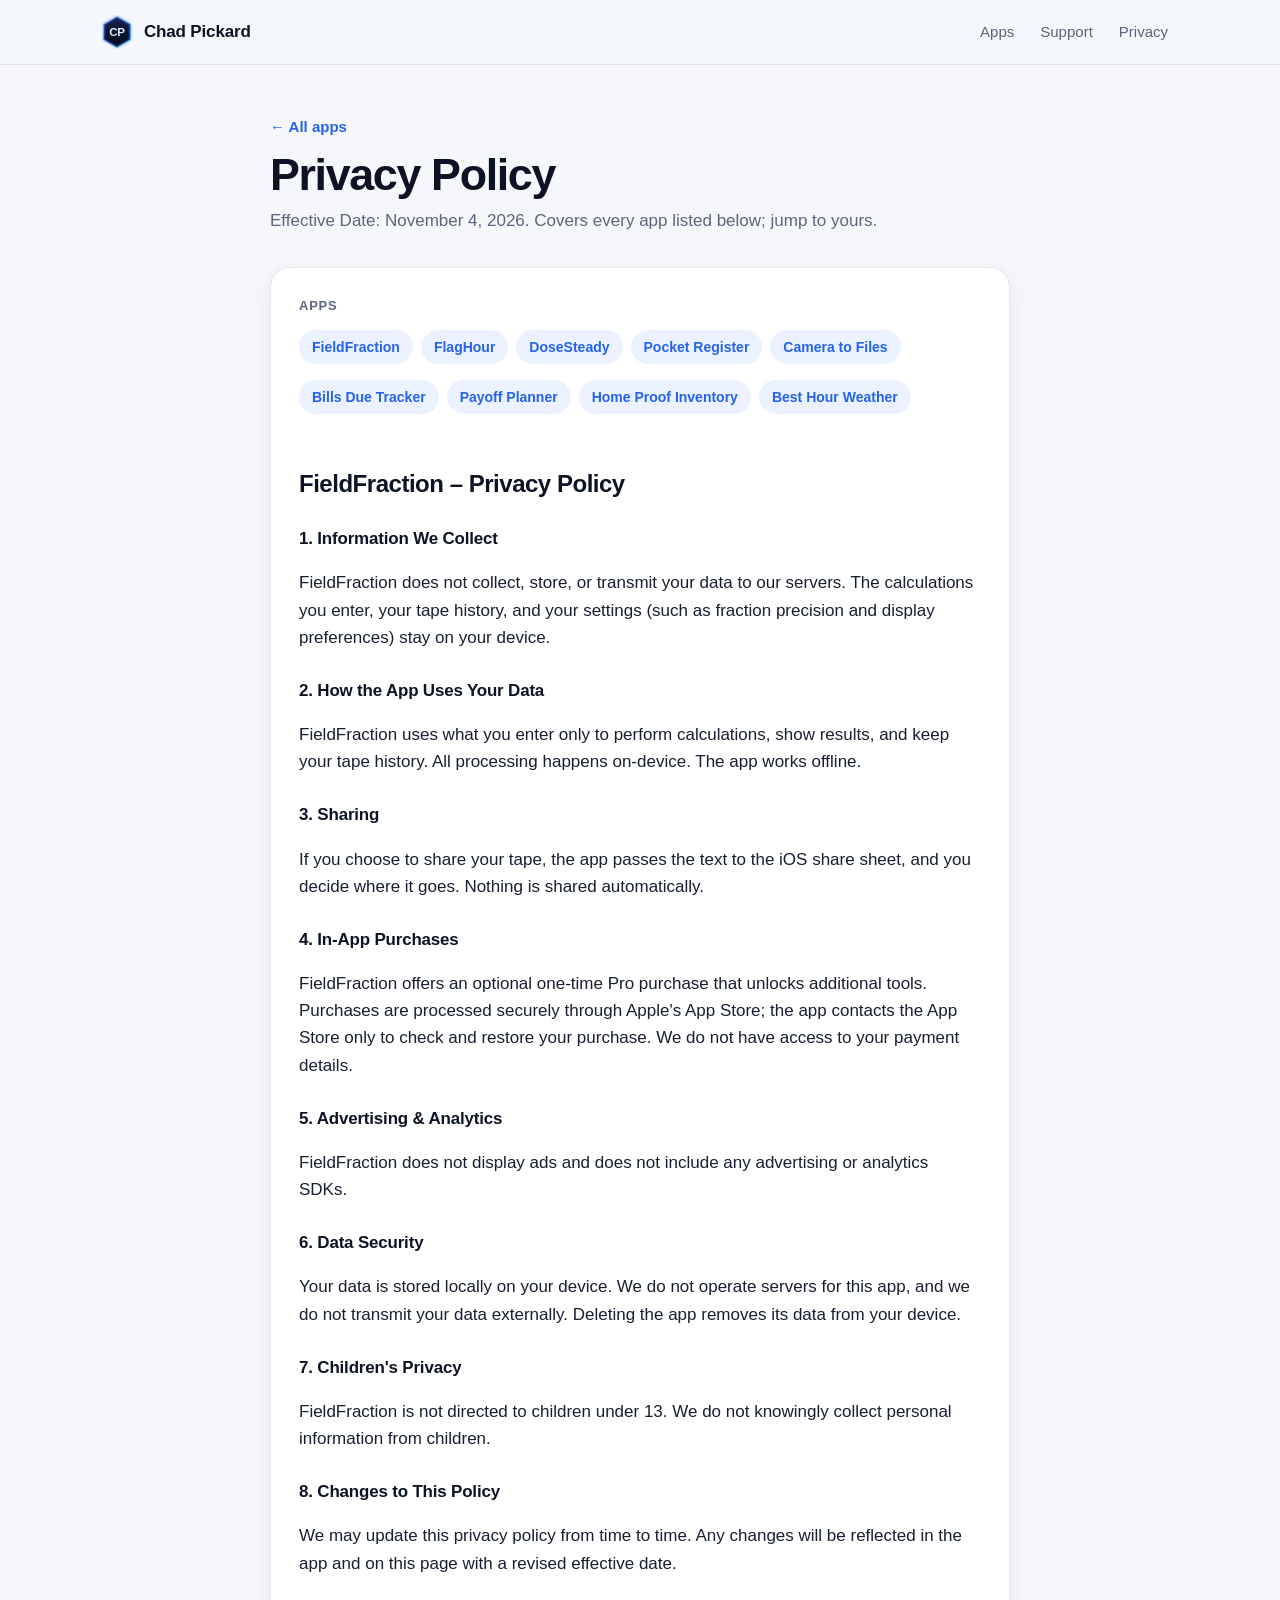
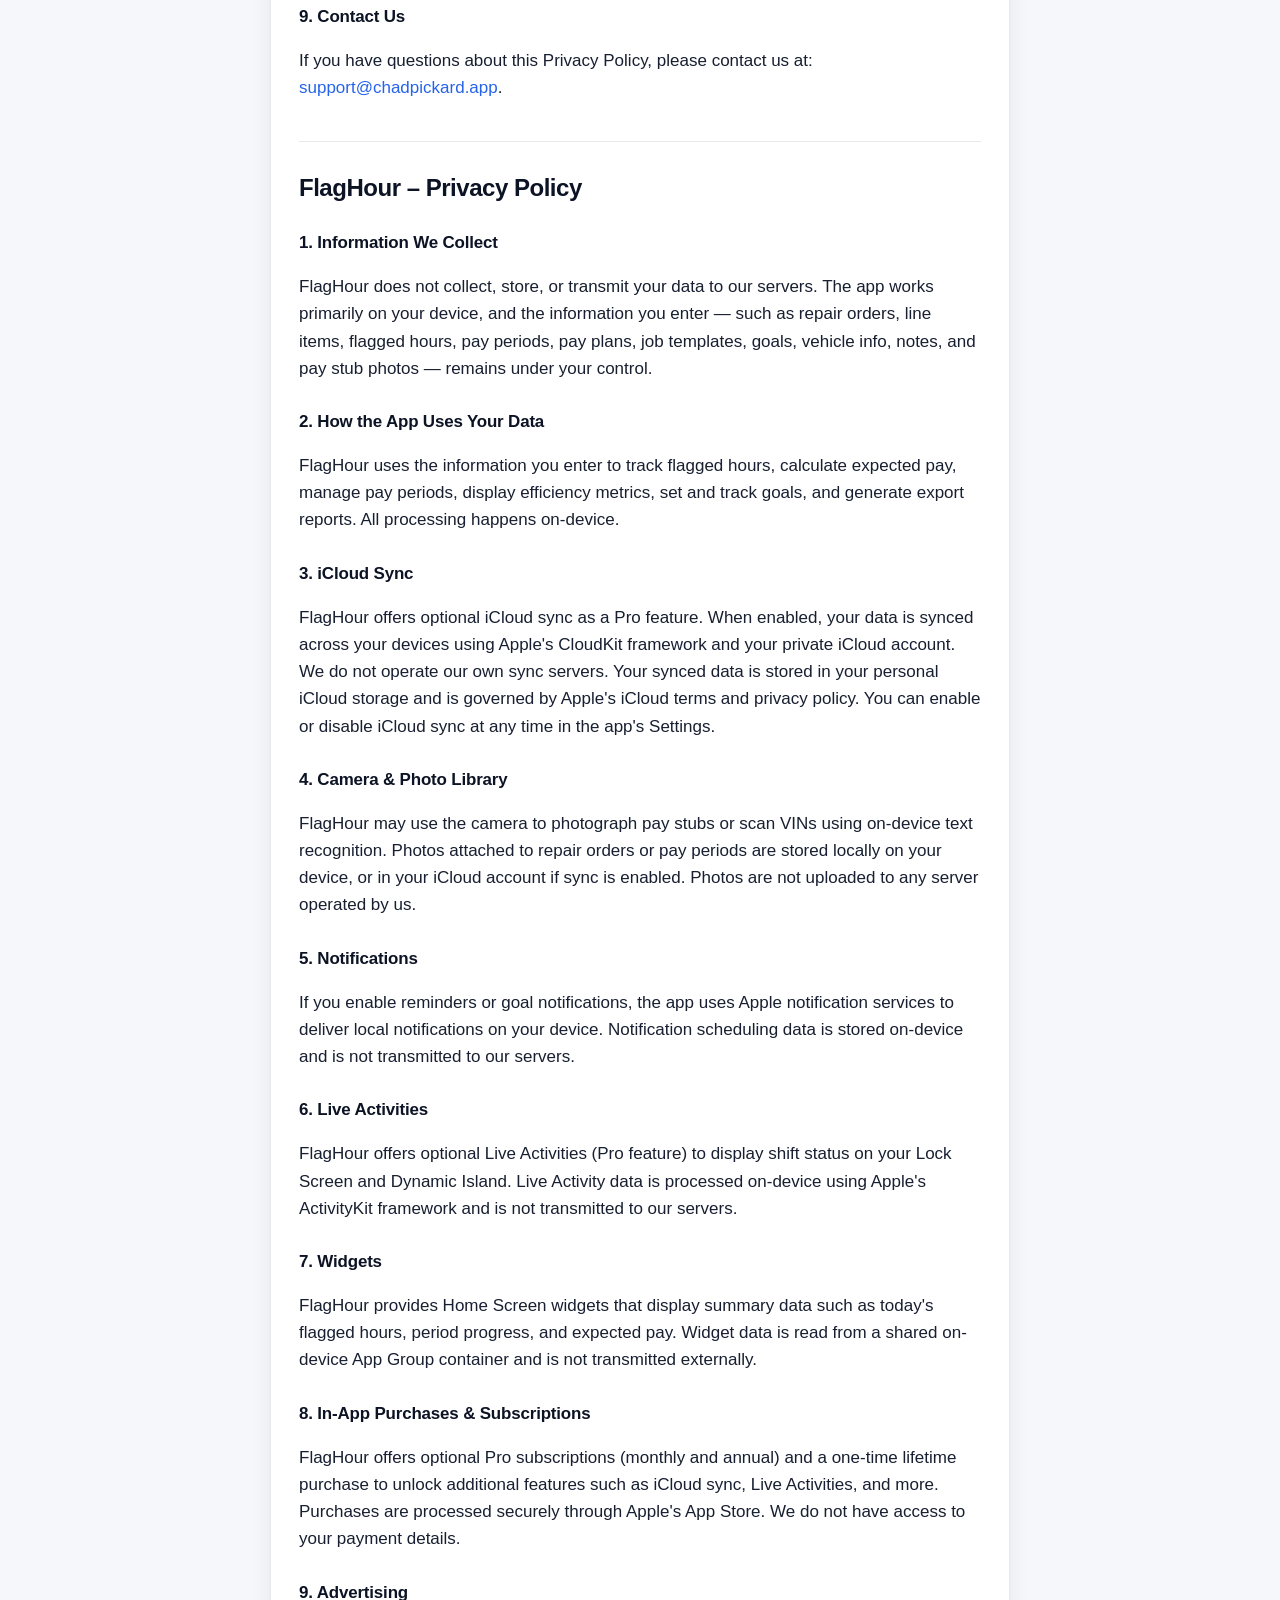
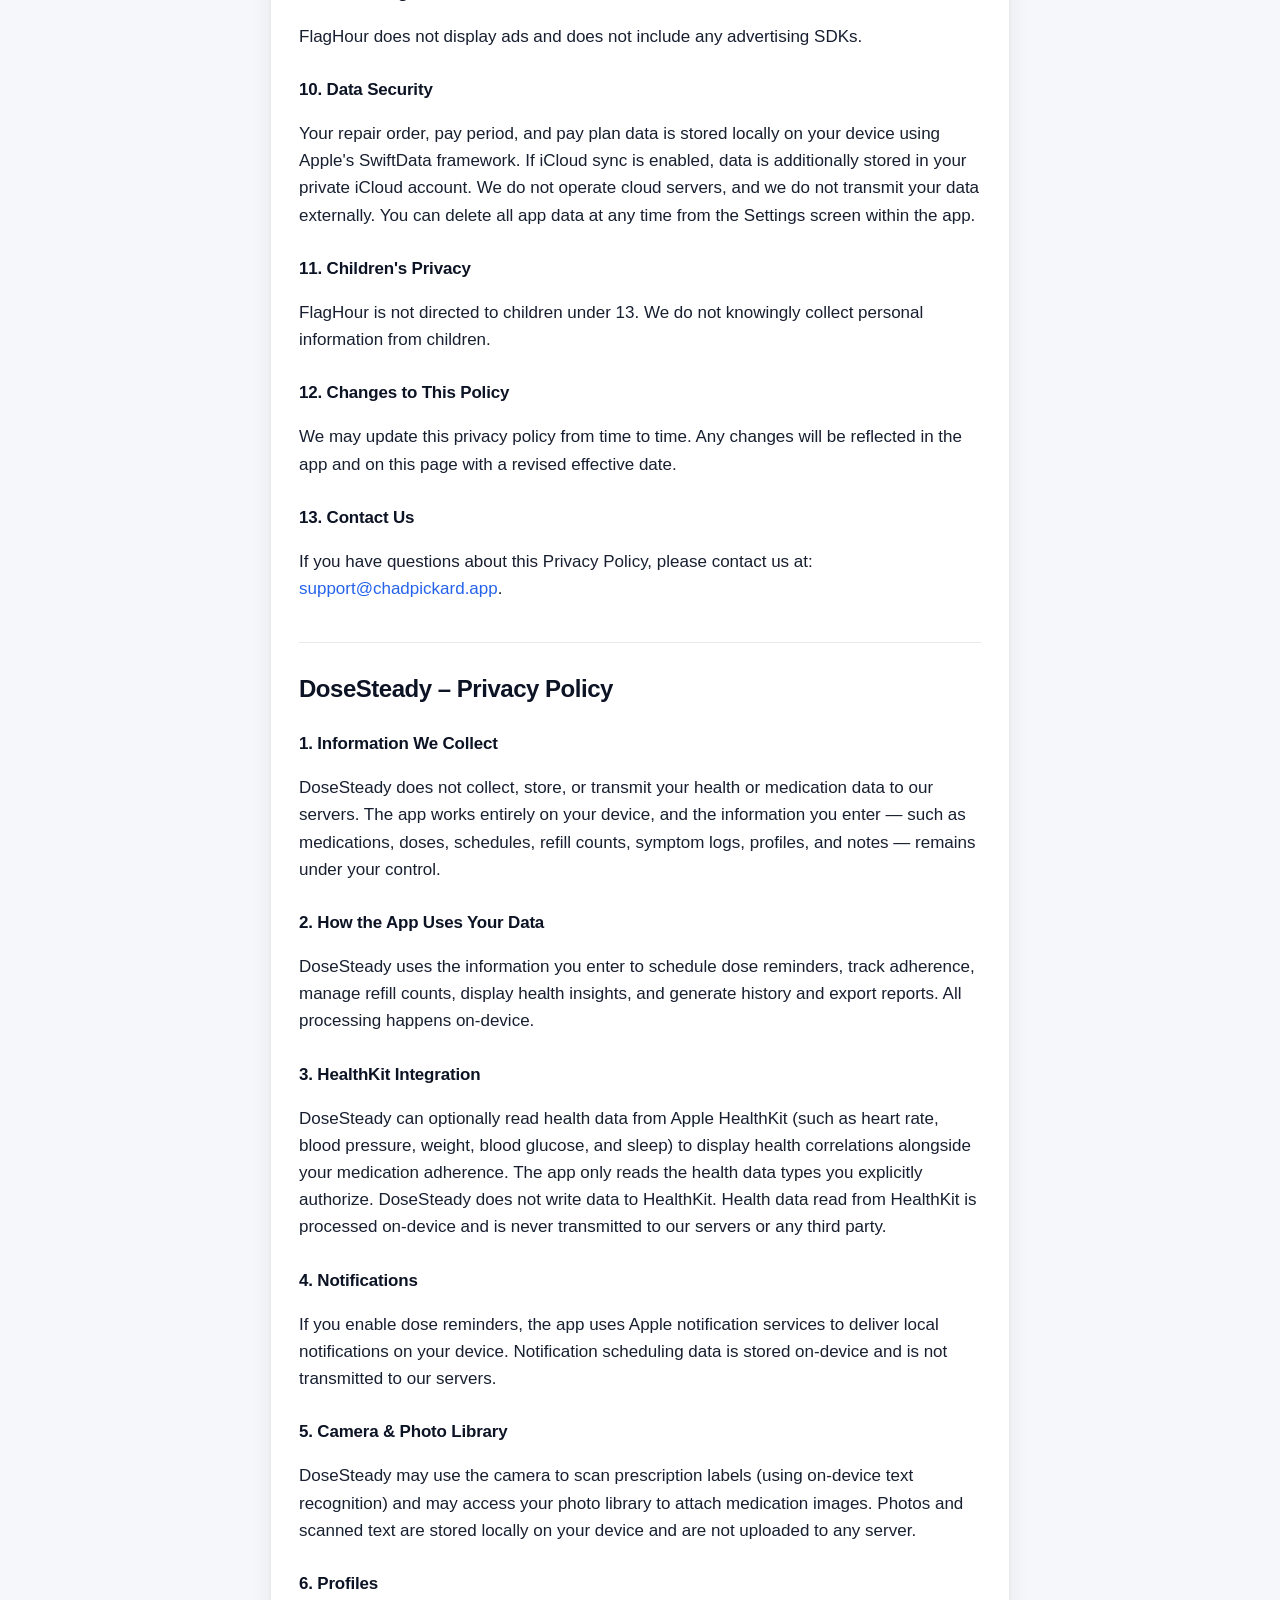
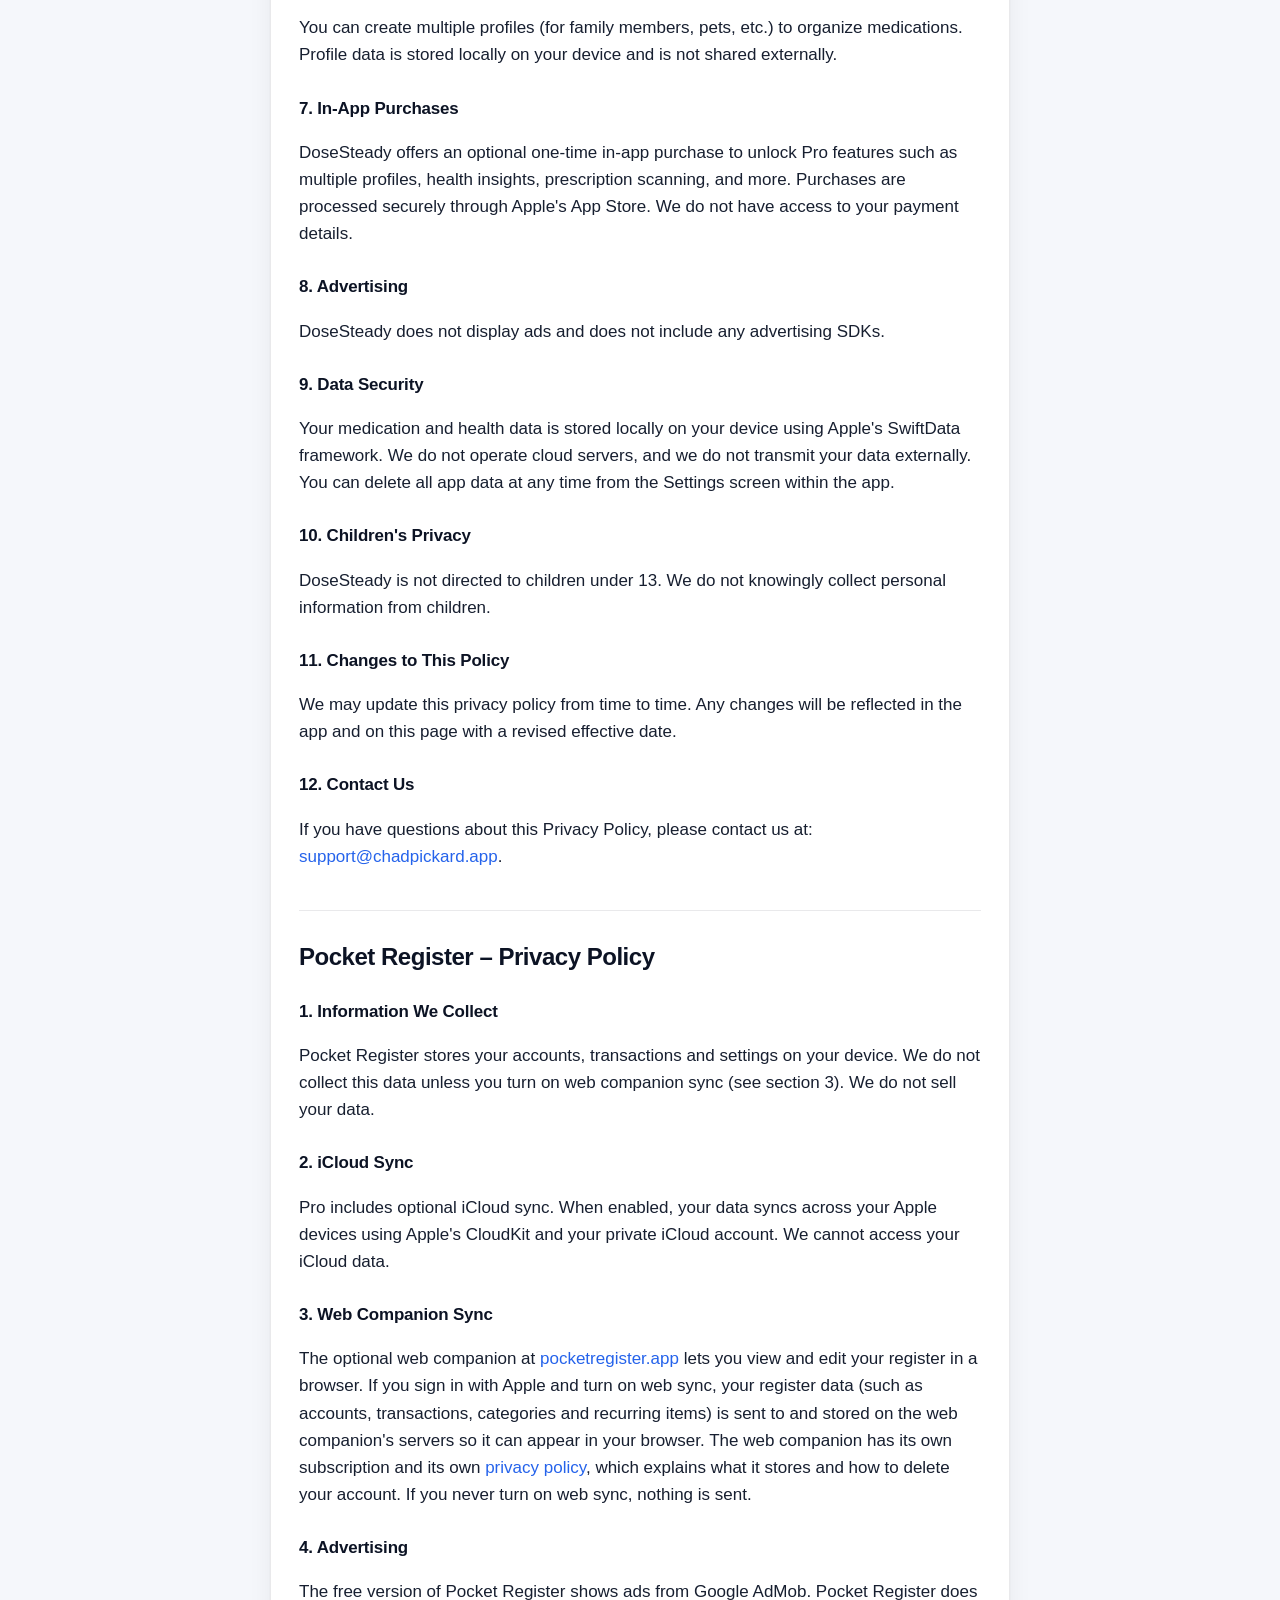
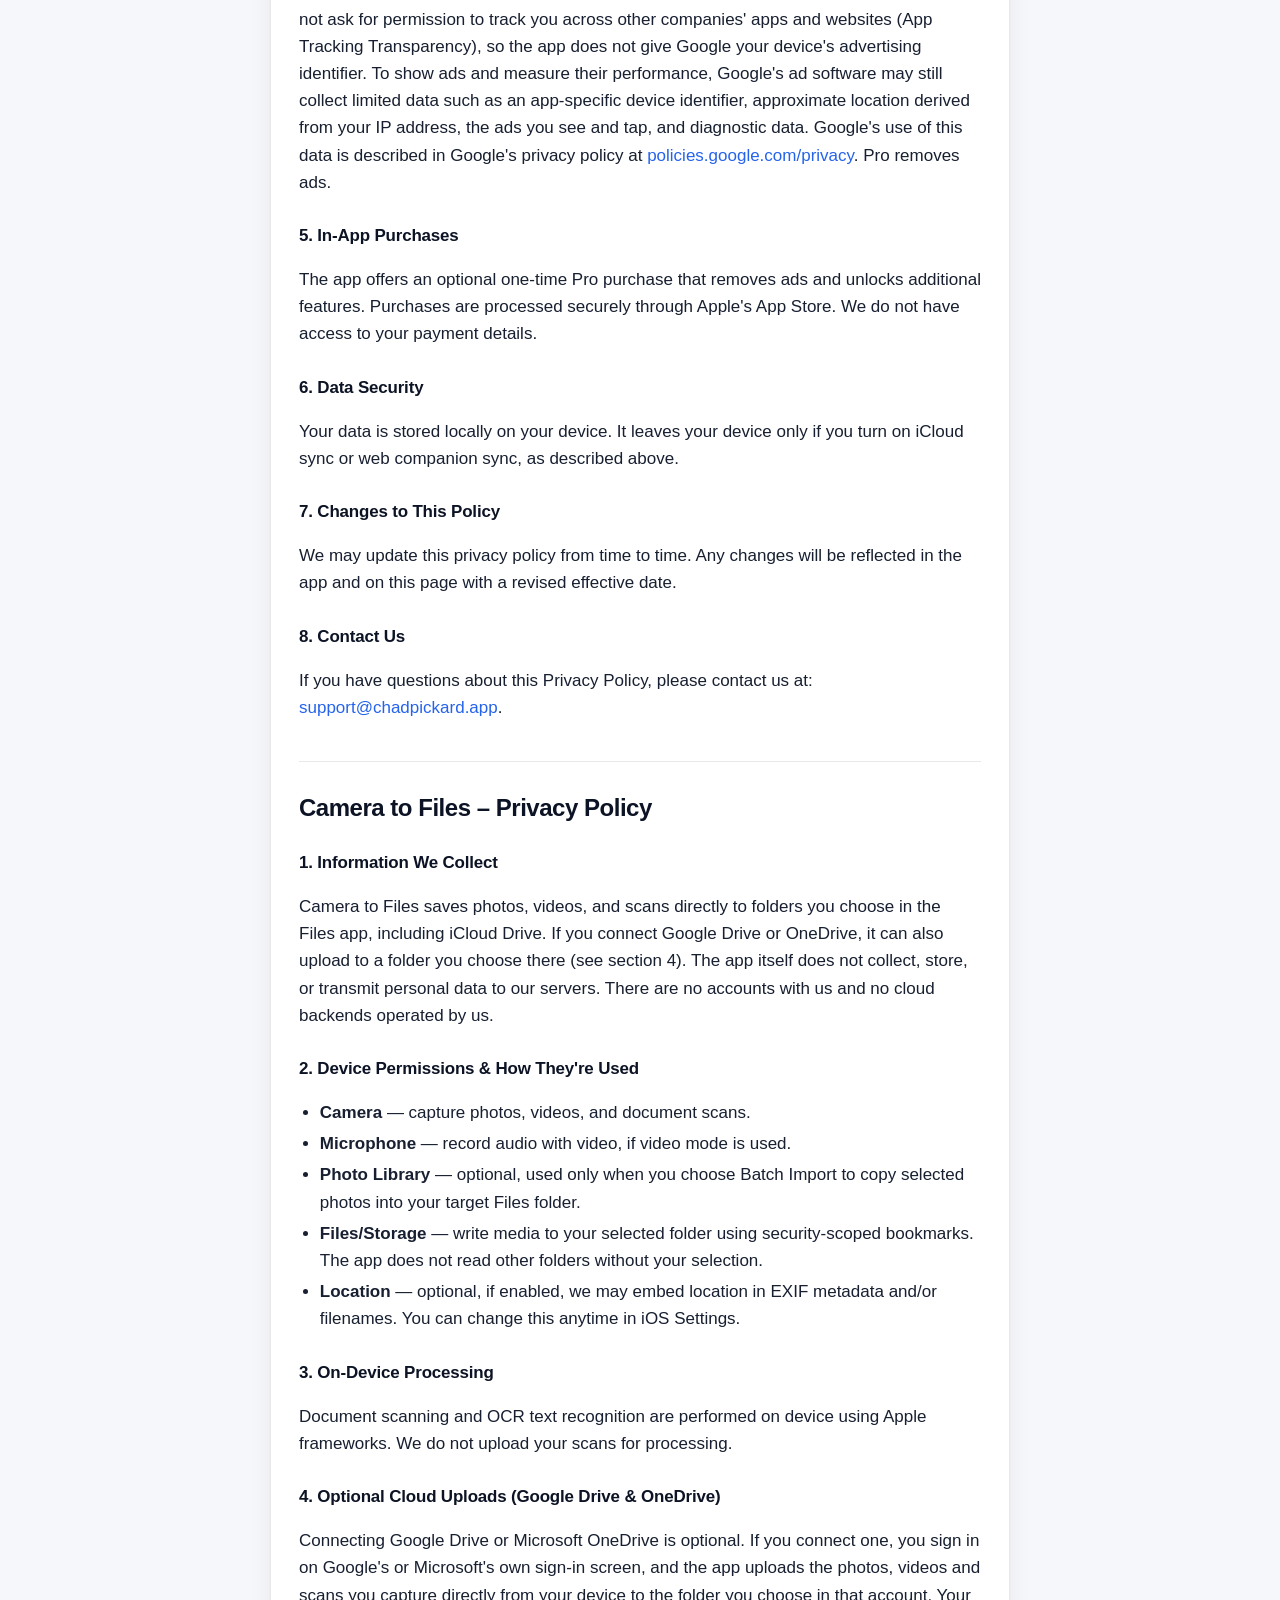
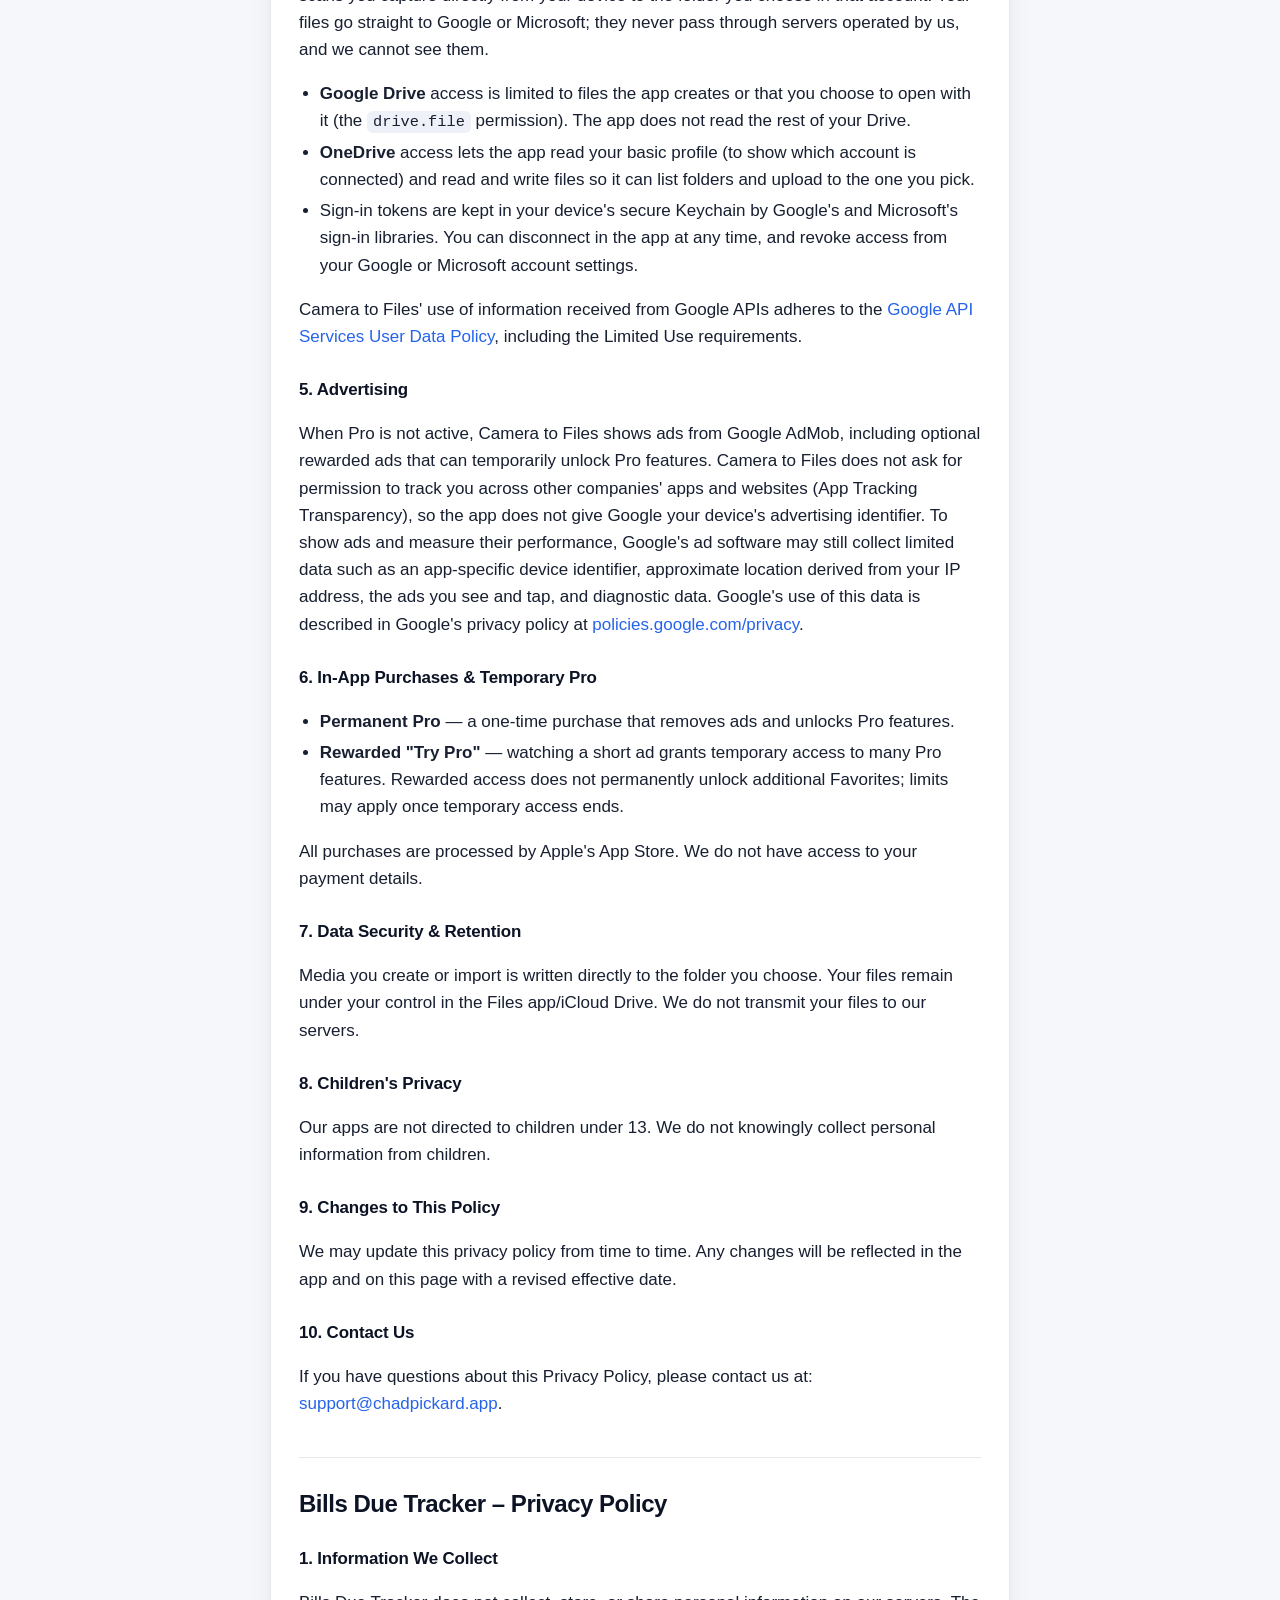
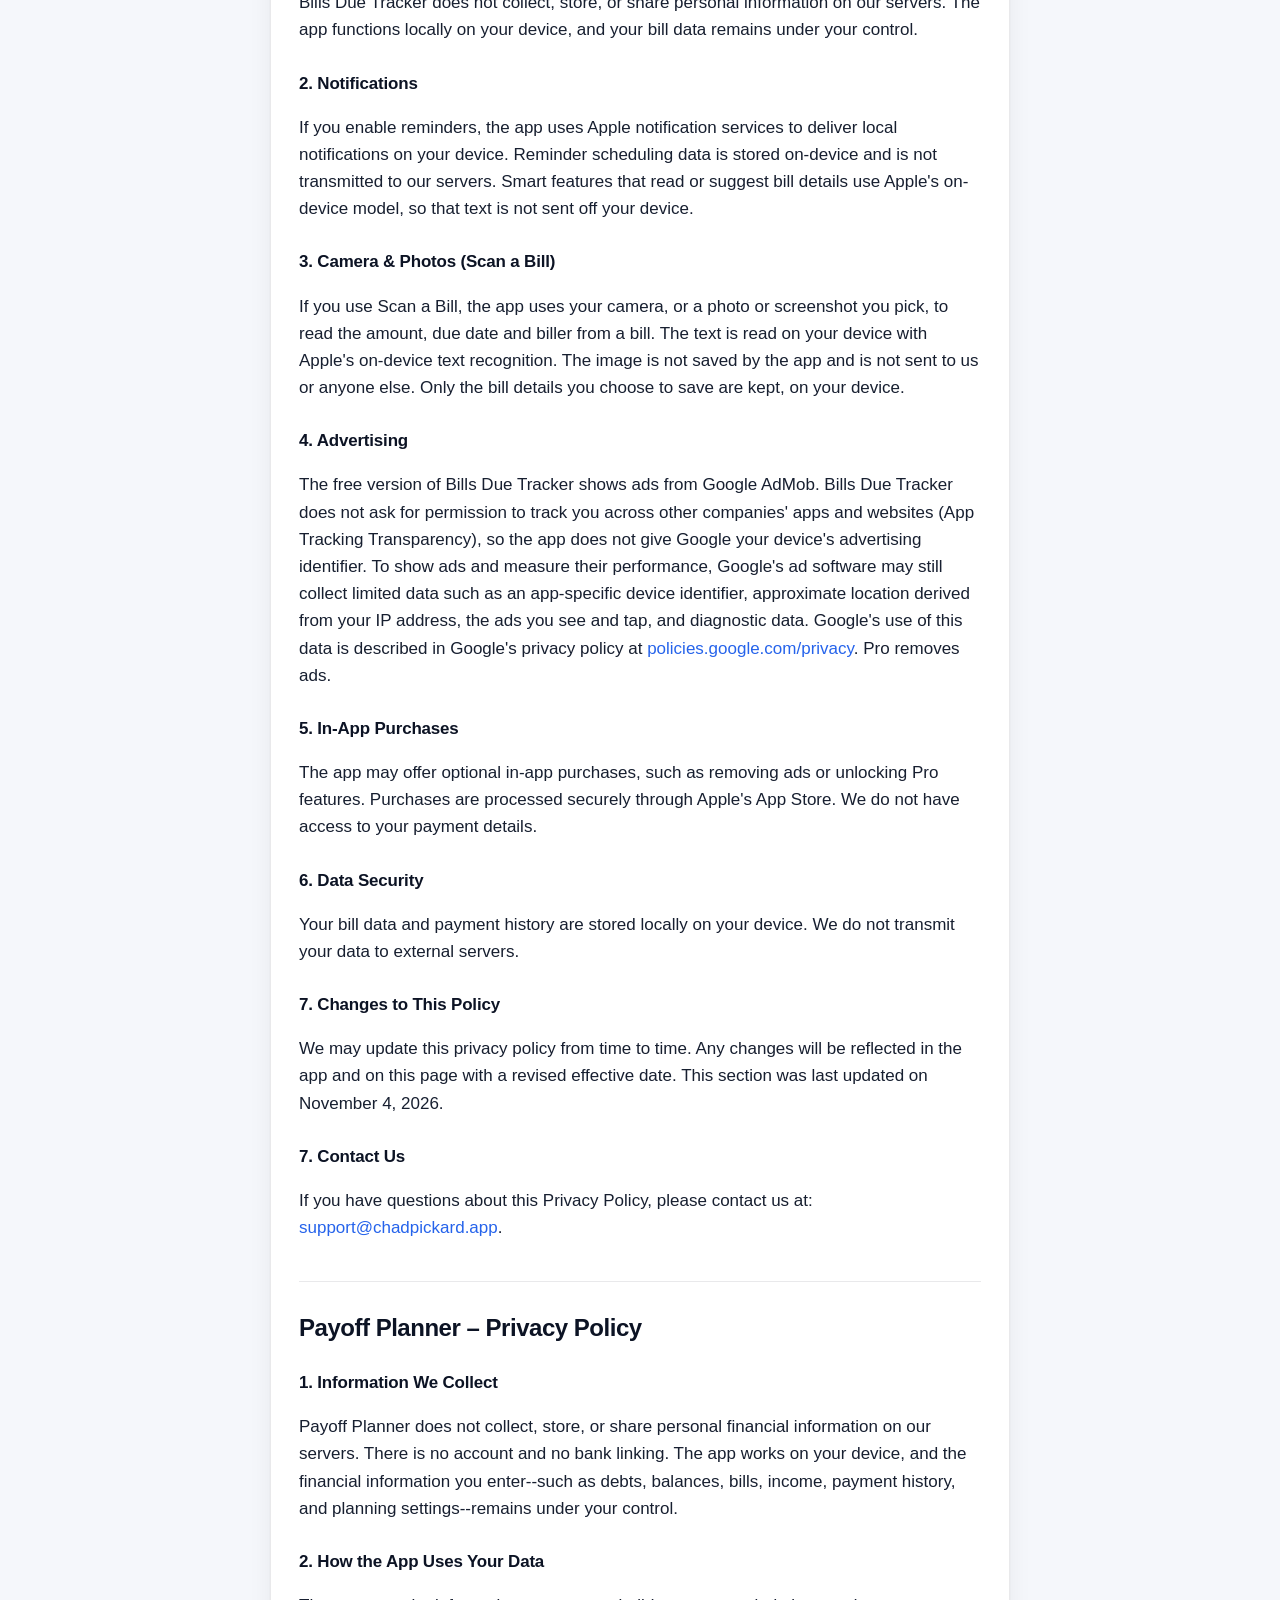
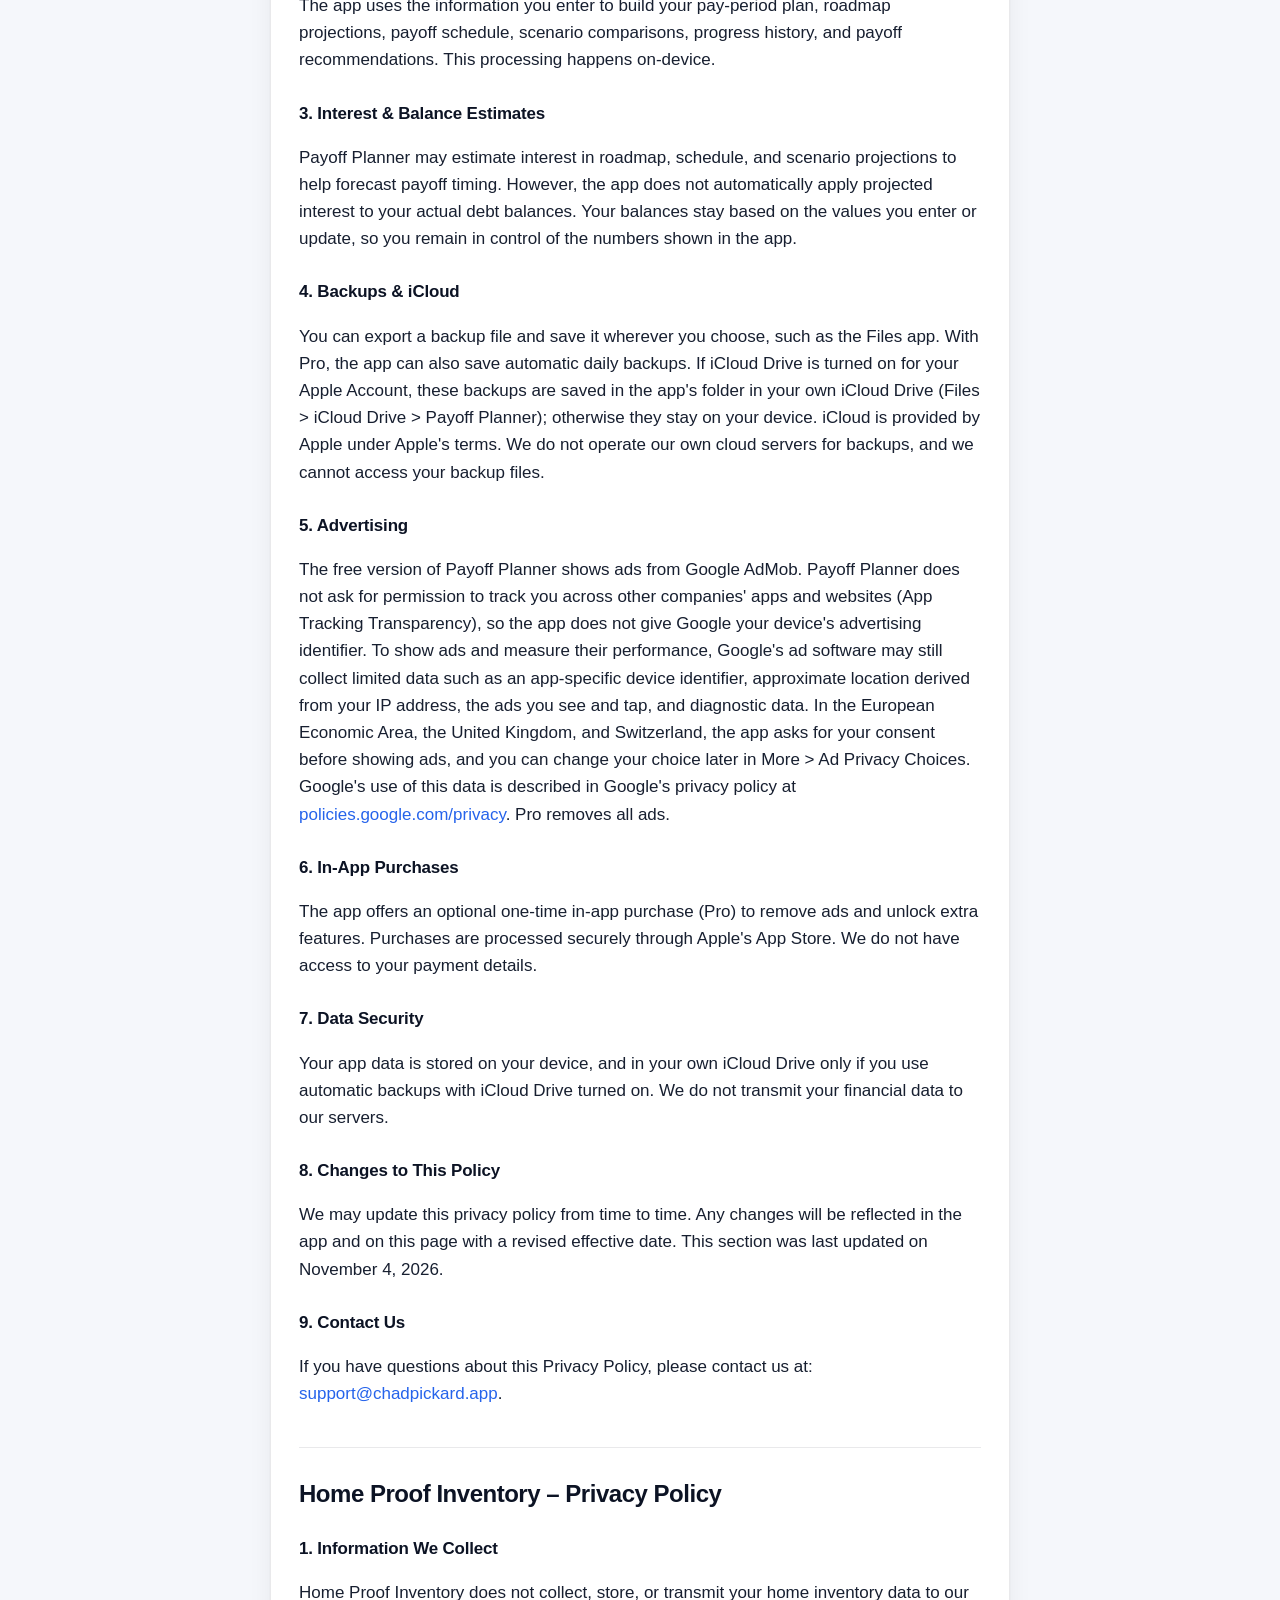
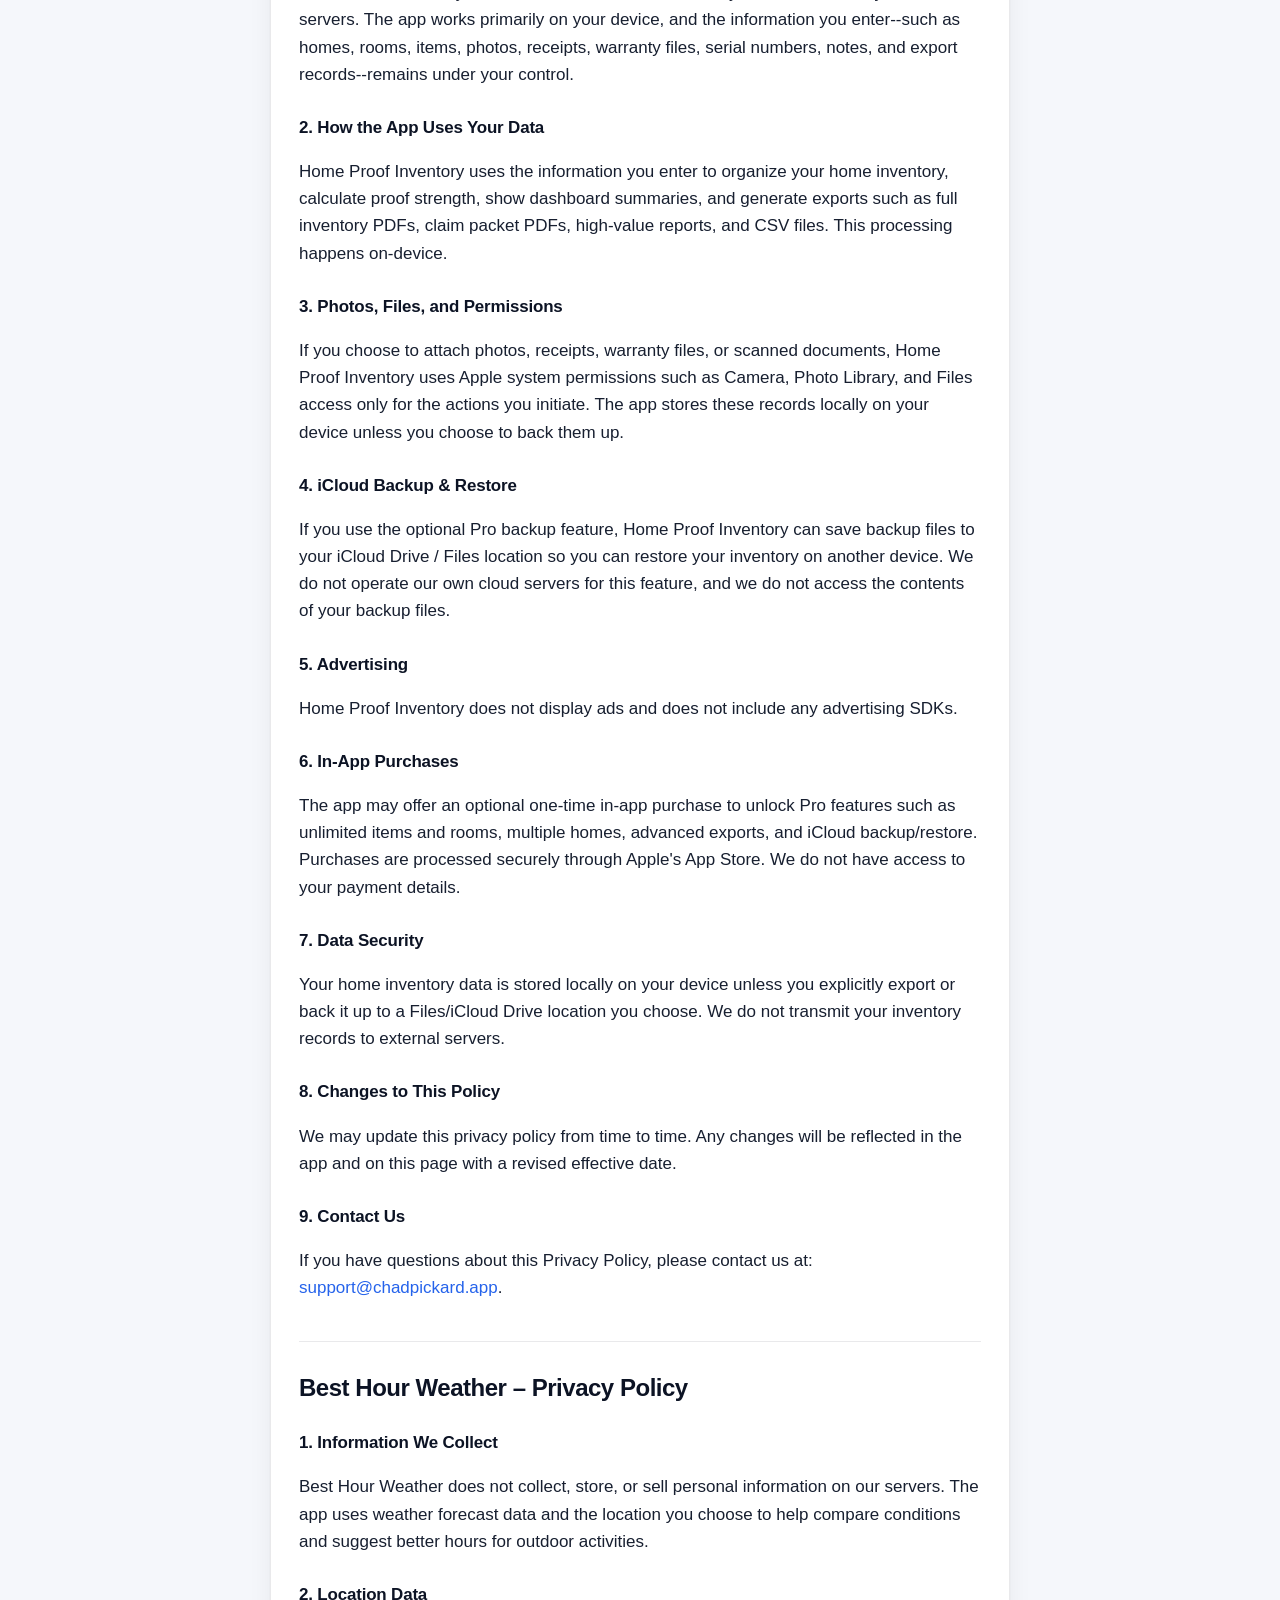
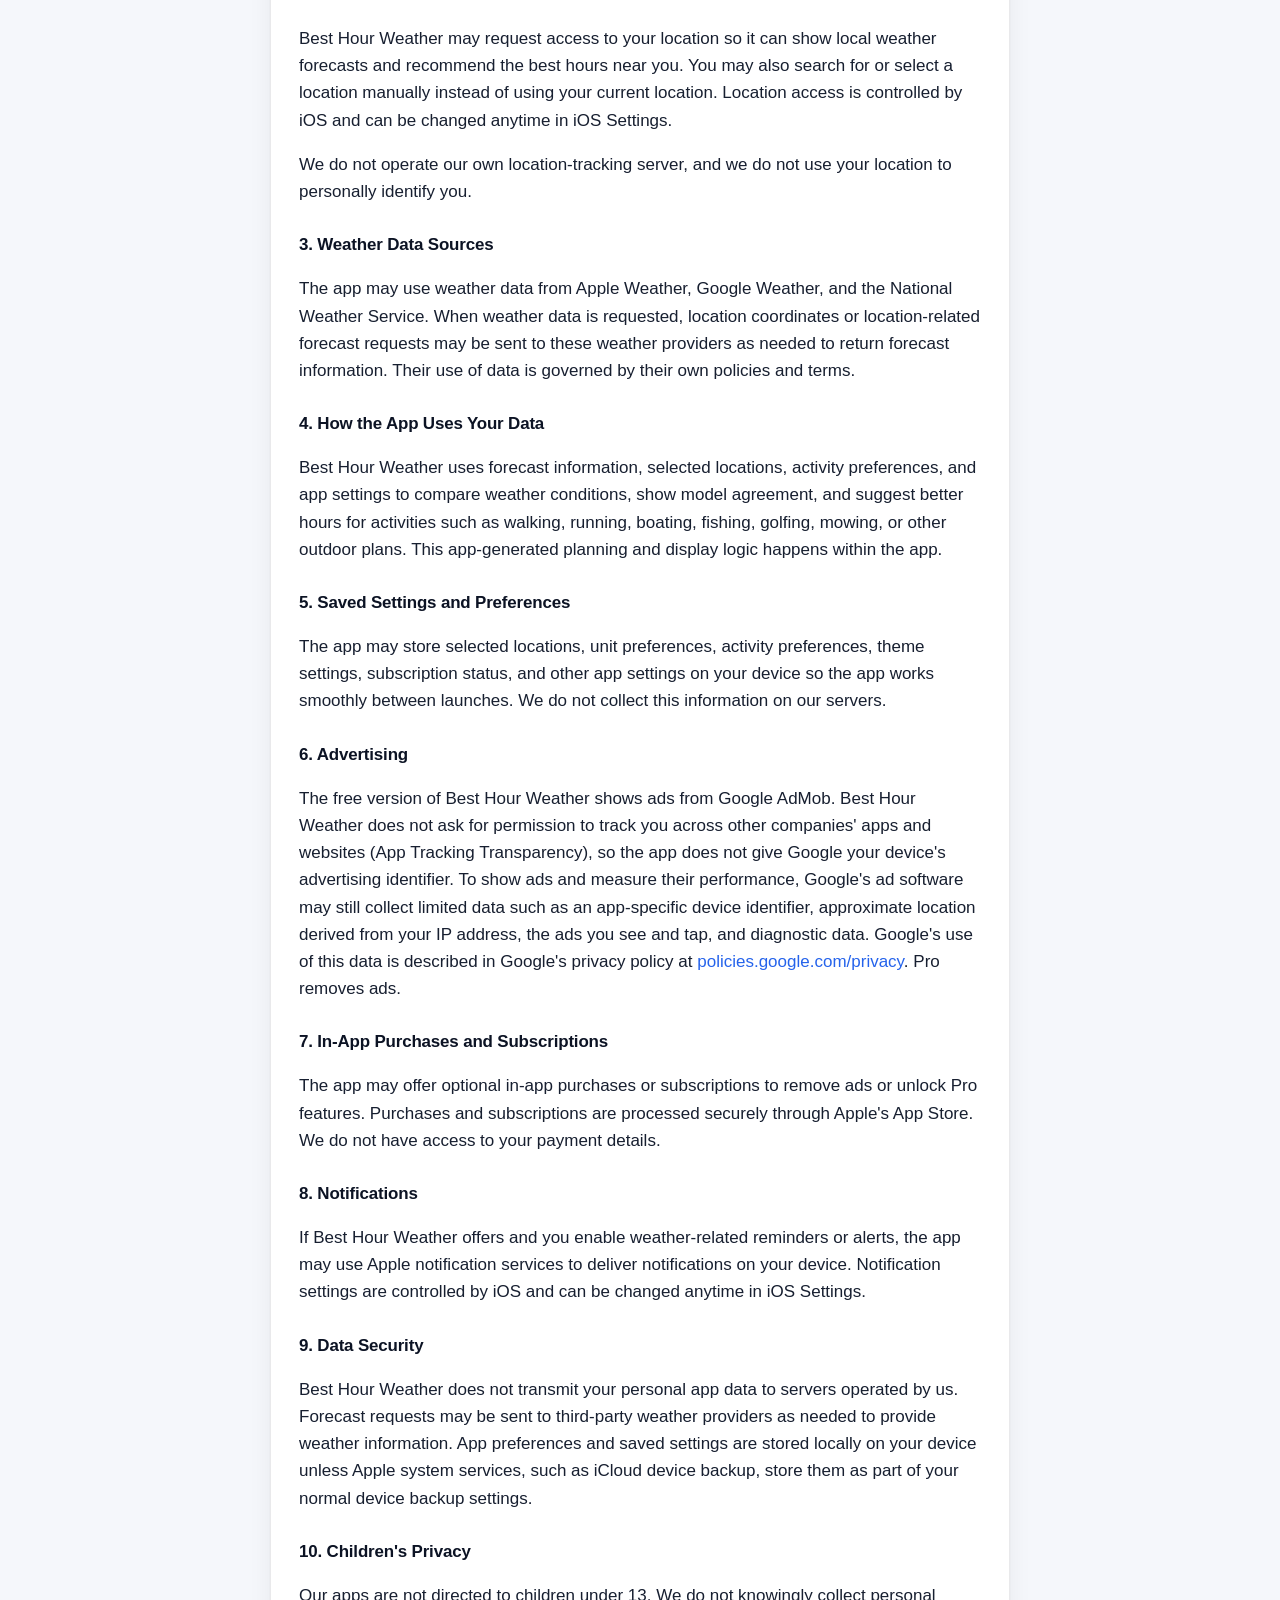
==== privacy-policy.html @ 66fb22da "Bills Due Tracker: privacy policy covers Scan a Bill camera use Co-Authored-By: Claude Opus 5.5 <nor" ====
<!doctype html>
<html lang="en">
<head>
  <meta charset="utf-8">
  <meta name="viewport" content="width=device-width, initial-scale=1, viewport-fit=cover">
  <title>Privacy Policy · Chad Pickard</title>
  <meta name="description" content="Privacy policy for Chad Pickard's iPhone apps.">
  <meta name="theme-color" content="#050a18">
  <link rel="icon" href="assets/logo.svg" type="image/svg+xml">
  <link rel="apple-touch-icon" href="assets/apple-touch-icon.png">
  <link rel="stylesheet" href="assets/site.css">
</head>
<body>

<header class="topbar">
  <div class="wrap topbar-in">
    <a class="brand" href="./"><img src="assets/logo.svg" alt=""><span>Chad Pickard</span></a>
    <nav class="nav" aria-label="Main">
      <a href="./#apps">Apps</a>
      <a href="./#support">Support</a>
      <a href="privacy-policy.html">Privacy</a>
    </nav>
  </div>
</header>

<main class="wrap doc">
  <div class="doc-head">
    <a class="back" href="./">&larr; All apps</a>
    <h1>Privacy Policy</h1>
    <p>Effective Date: November 4, 2026. Covers every app listed below; jump to yours.</p>
  </div>
  <div class="prose">
  <nav class="doc-nav" aria-label="Apps">
    <strong>Apps</strong>
    <ul>
      <li><a href="#fieldfraction">FieldFraction</a></li>
      <li><a href="#flaghour">FlagHour</a></li>
      <li><a href="#dosesteady">DoseSteady</a></li>
      <li><a href="#pocket-register">Pocket Register</a></li>
      <li><a href="#shot2file">Camera to Files</a></li>
      <li><a href="#bills-due-tracker">Bills Due Tracker</a></li>
      <li><a href="#debt-payoff-sprint">Payoff Planner</a></li>
      <li><a href="#homeproof">Home Proof Inventory</a></li>
      <li><a href="#best-hour-weather">Best Hour Weather</a></li>
    </ul>
  </nav>

  

  <!-- =================== FieldFraction =================== -->
  <h2 id="fieldfraction">FieldFraction – Privacy Policy</h2>

  <h3>1. Information We Collect</h3>
  <p>FieldFraction does not collect, store, or transmit your data to our servers. The calculations you enter, your tape history, and your settings (such as fraction precision and display preferences) stay on your device.</p>

  <h3>2. How the App Uses Your Data</h3>
  <p>FieldFraction uses what you enter only to perform calculations, show results, and keep your tape history. All processing happens on-device. The app works offline.</p>

  <h3>3. Sharing</h3>
  <p>If you choose to share your tape, the app passes the text to the iOS share sheet, and you decide where it goes. Nothing is shared automatically.</p>

  <h3>4. In-App Purchases</h3>
  <p>FieldFraction offers an optional one-time Pro purchase that unlocks additional tools. Purchases are processed securely through Apple's App Store; the app contacts the App Store only to check and restore your purchase. We do not have access to your payment details.</p>

  <h3>5. Advertising &amp; Analytics</h3>
  <p>FieldFraction does not display ads and does not include any advertising or analytics SDKs.</p>

  <h3>6. Data Security</h3>
  <p>Your data is stored locally on your device. We do not operate servers for this app, and we do not transmit your data externally. Deleting the app removes its data from your device.</p>

  <h3>7. Children's Privacy</h3>
  <p>FieldFraction is not directed to children under 13. We do not knowingly collect personal information from children.</p>

  <h3>8. Changes to This Policy</h3>
  <p>We may update this privacy policy from time to time. Any changes will be reflected in the app and on this page with a revised effective date.</p>

  <h3>9. Contact Us</h3>
  <p>If you have questions about this Privacy Policy, please contact us at:
     <a href="mailto:support@chadpickard.app">support@chadpickard.app</a>.</p>

  

  <!-- =================== FlagHour =================== -->
  <h2 id="flaghour">FlagHour – Privacy Policy</h2>

  <h3>1. Information We Collect</h3>
  <p>FlagHour does not collect, store, or transmit your data to our servers. The app works primarily on your device, and the information you enter — such as repair orders, line items, flagged hours, pay periods, pay plans, job templates, goals, vehicle info, notes, and pay stub photos — remains under your control.</p>

  <h3>2. How the App Uses Your Data</h3>
  <p>FlagHour uses the information you enter to track flagged hours, calculate expected pay, manage pay periods, display efficiency metrics, set and track goals, and generate export reports. All processing happens on-device.</p>

  <h3>3. iCloud Sync</h3>
  <p>FlagHour offers optional iCloud sync as a Pro feature. When enabled, your data is synced across your devices using Apple's CloudKit framework and your private iCloud account. We do not operate our own sync servers. Your synced data is stored in your personal iCloud storage and is governed by Apple's iCloud terms and privacy policy. You can enable or disable iCloud sync at any time in the app's Settings.</p>

  <h3>4. Camera &amp; Photo Library</h3>
  <p>FlagHour may use the camera to photograph pay stubs or scan VINs using on-device text recognition. Photos attached to repair orders or pay periods are stored locally on your device, or in your iCloud account if sync is enabled. Photos are not uploaded to any server operated by us.</p>

  <h3>5. Notifications</h3>
  <p>If you enable reminders or goal notifications, the app uses Apple notification services to deliver local notifications on your device. Notification scheduling data is stored on-device and is not transmitted to our servers.</p>

  <h3>6. Live Activities</h3>
  <p>FlagHour offers optional Live Activities (Pro feature) to display shift status on your Lock Screen and Dynamic Island. Live Activity data is processed on-device using Apple's ActivityKit framework and is not transmitted to our servers.</p>

  <h3>7. Widgets</h3>
  <p>FlagHour provides Home Screen widgets that display summary data such as today's flagged hours, period progress, and expected pay. Widget data is read from a shared on-device App Group container and is not transmitted externally.</p>

  <h3>8. In-App Purchases &amp; Subscriptions</h3>
  <p>FlagHour offers optional Pro subscriptions (monthly and annual) and a one-time lifetime purchase to unlock additional features such as iCloud sync, Live Activities, and more. Purchases are processed securely through Apple's App Store. We do not have access to your payment details.</p>

  <h3>9. Advertising</h3>
  <p>FlagHour does not display ads and does not include any advertising SDKs.</p>

  <h3>10. Data Security</h3>
  <p>Your repair order, pay period, and pay plan data is stored locally on your device using Apple's SwiftData framework. If iCloud sync is enabled, data is additionally stored in your private iCloud account. We do not operate cloud servers, and we do not transmit your data externally. You can delete all app data at any time from the Settings screen within the app.</p>

  <h3>11. Children's Privacy</h3>
  <p>FlagHour is not directed to children under 13. We do not knowingly collect personal information from children.</p>

  <h3>12. Changes to This Policy</h3>
  <p>We may update this privacy policy from time to time. Any changes will be reflected in the app and on this page with a revised effective date.</p>

  <h3>13. Contact Us</h3>
  <p>If you have questions about this Privacy Policy, please contact us at:
     <a href="mailto:support@chadpickard.app">support@chadpickard.app</a>.</p>

  

  <!-- =================== DoseSteady =================== -->
  <h2 id="dosesteady">DoseSteady – Privacy Policy</h2>

  <h3>1. Information We Collect</h3>
  <p>DoseSteady does not collect, store, or transmit your health or medication data to our servers. The app works entirely on your device, and the information you enter — such as medications, doses, schedules, refill counts, symptom logs, profiles, and notes — remains under your control.</p>

  <h3>2. How the App Uses Your Data</h3>
  <p>DoseSteady uses the information you enter to schedule dose reminders, track adherence, manage refill counts, display health insights, and generate history and export reports. All processing happens on-device.</p>

  <h3>3. HealthKit Integration</h3>
  <p>DoseSteady can optionally read health data from Apple HealthKit (such as heart rate, blood pressure, weight, blood glucose, and sleep) to display health correlations alongside your medication adherence. The app only reads the health data types you explicitly authorize. DoseSteady does not write data to HealthKit. Health data read from HealthKit is processed on-device and is never transmitted to our servers or any third party.</p>

  <h3>4. Notifications</h3>
  <p>If you enable dose reminders, the app uses Apple notification services to deliver local notifications on your device. Notification scheduling data is stored on-device and is not transmitted to our servers.</p>

  <h3>5. Camera &amp; Photo Library</h3>
  <p>DoseSteady may use the camera to scan prescription labels (using on-device text recognition) and may access your photo library to attach medication images. Photos and scanned text are stored locally on your device and are not uploaded to any server.</p>

  <h3>6. Profiles</h3>
  <p>You can create multiple profiles (for family members, pets, etc.) to organize medications. Profile data is stored locally on your device and is not shared externally.</p>

  <h3>7. In-App Purchases</h3>
  <p>DoseSteady offers an optional one-time in-app purchase to unlock Pro features such as multiple profiles, health insights, prescription scanning, and more. Purchases are processed securely through Apple's App Store. We do not have access to your payment details.</p>

  <h3>8. Advertising</h3>
  <p>DoseSteady does not display ads and does not include any advertising SDKs.</p>

  <h3>9. Data Security</h3>
  <p>Your medication and health data is stored locally on your device using Apple's SwiftData framework. We do not operate cloud servers, and we do not transmit your data externally. You can delete all app data at any time from the Settings screen within the app.</p>

  <h3>10. Children's Privacy</h3>
  <p>DoseSteady is not directed to children under 13. We do not knowingly collect personal information from children.</p>

  <h3>11. Changes to This Policy</h3>
  <p>We may update this privacy policy from time to time. Any changes will be reflected in the app and on this page with a revised effective date.</p>

  <h3>12. Contact Us</h3>
  <p>If you have questions about this Privacy Policy, please contact us at:
     <a href="mailto:support@chadpickard.app">support@chadpickard.app</a>.</p>

  

  <!-- =================== Pocket Register =================== -->
  <h2 id="pocket-register">Pocket Register – Privacy Policy</h2>

  <h3>1. Information We Collect</h3>
  <p>Pocket Register stores your accounts, transactions and settings on your device. We do not collect this data unless you turn on web companion sync (see section 3). We do not sell your data.</p>

  <h3>2. iCloud Sync</h3>
  <p>Pro includes optional iCloud sync. When enabled, your data syncs across your Apple devices using Apple's CloudKit and your private iCloud account. We cannot access your iCloud data.</p>

  <h3>3. Web Companion Sync</h3>
  <p>The optional web companion at <a href="https://pocketregister.app">pocketregister.app</a> lets you view and edit your register in a browser. If you sign in with Apple and turn on web sync, your register data (such as accounts, transactions, categories and recurring items) is sent to and stored on the web companion's servers so it can appear in your browser. The web companion has its own subscription and its own <a href="https://pocketregister.app/legal/privacy">privacy policy</a>, which explains what it stores and how to delete your account. If you never turn on web sync, nothing is sent.</p>

  <h3>4. Advertising</h3>
  <p>The free version of Pocket Register shows ads from Google AdMob. Pocket Register does not ask for permission to track you across other companies' apps and websites (App Tracking Transparency), so the app does not give Google your device's advertising identifier. To show ads and measure their performance, Google's ad software may still collect limited data such as an app-specific device identifier, approximate location derived from your IP address, the ads you see and tap, and diagnostic data. Google's use of this data is described in Google's privacy policy at <a href="https://policies.google.com/privacy">policies.google.com/privacy</a>. Pro removes ads.</p>

  <h3>5. In-App Purchases</h3>
  <p>The app offers an optional one-time Pro purchase that removes ads and unlocks additional features. Purchases are processed securely through Apple's App Store. We do not have access to your payment details.</p>

  <h3>6. Data Security</h3>
  <p>Your data is stored locally on your device. It leaves your device only if you turn on iCloud sync or web companion sync, as described above.</p>

  <h3>7. Changes to This Policy</h3>
  <p>We may update this privacy policy from time to time. Any changes will be reflected in the app and on this page with a revised effective date.</p>

  <h3>8. Contact Us</h3>
  <p>If you have questions about this Privacy Policy, please contact us at:
     <a href="mailto:support@chadpickard.app">support@chadpickard.app</a>.</p>

  

  <!-- =================== Camera to Files =================== -->
  <h2 id="shot2file">Camera to Files – Privacy Policy</h2>

  <h3>1. Information We Collect</h3>
  <p>Camera to Files saves photos, videos, and scans directly to folders you choose in the Files app, including iCloud Drive. If you connect Google Drive or OneDrive, it can also upload to a folder you choose there (see section 4). The app itself does not collect, store, or transmit personal data to our servers. There are no accounts with us and no cloud backends operated by us.</p>

  <h3>2. Device Permissions &amp; How They're Used</h3>
  <ul>
    <li><strong>Camera</strong> — capture photos, videos, and document scans.</li>
    <li><strong>Microphone</strong> — record audio with video, if video mode is used.</li>
    <li><strong>Photo Library</strong> — optional, used only when you choose Batch Import to copy selected photos into your target Files folder.</li>
    <li><strong>Files/Storage</strong> — write media to your selected folder using security-scoped bookmarks. The app does not read other folders without your selection.</li>
    <li><strong>Location</strong> — optional, if enabled, we may embed location in EXIF metadata and/or filenames. You can change this anytime in iOS Settings.</li>
  </ul>

  <h3>3. On-Device Processing</h3>
  <p>Document scanning and OCR text recognition are performed on device using Apple frameworks. We do not upload your scans for processing.</p>

  <h3>4. Optional Cloud Uploads (Google Drive &amp; OneDrive)</h3>
  <p>Connecting Google Drive or Microsoft OneDrive is optional. If you connect one, you sign in on Google's or Microsoft's own sign-in screen, and the app uploads the photos, videos and scans you capture directly from your device to the folder you choose in that account. Your files go straight to Google or Microsoft; they never pass through servers operated by us, and we cannot see them.</p>
  <ul>
    <li><strong>Google Drive</strong> access is limited to files the app creates or that you choose to open with it (the <code>drive.file</code> permission). The app does not read the rest of your Drive.</li>
    <li><strong>OneDrive</strong> access lets the app read your basic profile (to show which account is connected) and read and write files so it can list folders and upload to the one you pick.</li>
    <li>Sign-in tokens are kept in your device's secure Keychain by Google's and Microsoft's sign-in libraries. You can disconnect in the app at any time, and revoke access from your Google or Microsoft account settings.</li>
  </ul>
  <p>Camera to Files' use of information received from Google APIs adheres to the <a href="https://developers.google.com/terms/api-services-user-data-policy">Google API Services User Data Policy</a>, including the Limited Use requirements.</p>

  <h3>5. Advertising</h3>
  <p>When Pro is not active, Camera to Files shows ads from Google AdMob, including optional rewarded ads that can temporarily unlock Pro features. Camera to Files does not ask for permission to track you across other companies' apps and websites (App Tracking Transparency), so the app does not give Google your device's advertising identifier. To show ads and measure their performance, Google's ad software may still collect limited data such as an app-specific device identifier, approximate location derived from your IP address, the ads you see and tap, and diagnostic data. Google's use of this data is described in Google's privacy policy at <a href="https://policies.google.com/privacy">policies.google.com/privacy</a>.</p>

  <h3>6. In-App Purchases &amp; Temporary Pro</h3>
  <ul>
    <li><strong>Permanent Pro</strong> — a one-time purchase that removes ads and unlocks Pro features.</li>
    <li><strong>Rewarded "Try Pro"</strong> — watching a short ad grants temporary access to many Pro features. Rewarded access does not permanently unlock additional Favorites; limits may apply once temporary access ends.</li>
  </ul>
  <p>All purchases are processed by Apple's App Store. We do not have access to your payment details.</p>

  <h3>7. Data Security &amp; Retention</h3>
  <p>Media you create or import is written directly to the folder you choose. Your files remain under your control in the Files app/iCloud Drive. We do not transmit your files to our servers.</p>

  <h3>8. Children's Privacy</h3>
  <p>Our apps are not directed to children under 13. We do not knowingly collect personal information from children.</p>

  <h3>9. Changes to This Policy</h3>
  <p>We may update this privacy policy from time to time. Any changes will be reflected in the app and on this page with a revised effective date.</p>

  <h3>10. Contact Us</h3>
  <p>If you have questions about this Privacy Policy, please contact us at:
     <a href="mailto:support@chadpickard.app">support@chadpickard.app</a>.</p>

  

  <!-- =================== Bills Due Tracker =================== -->
  <h2 id="bills-due-tracker">Bills Due Tracker – Privacy Policy</h2>

  <h3>1. Information We Collect</h3>
  <p>Bills Due Tracker does not collect, store, or share personal information on our servers. The app functions locally on your device, and your bill data remains under your control.</p>

  <h3>2. Notifications</h3>
  <p>If you enable reminders, the app uses Apple notification services to deliver local notifications on your device. Reminder scheduling data is stored on-device and is not transmitted to our servers. Smart features that read or suggest bill details use Apple's on-device model, so that text is not sent off your device.</p>

  <h3>3. Camera &amp; Photos (Scan a Bill)</h3>
  <p>If you use Scan a Bill, the app uses your camera, or a photo or screenshot you pick, to read the amount, due date and biller from a bill. The text is read on your device with Apple's on-device text recognition. The image is not saved by the app and is not sent to us or anyone else. Only the bill details you choose to save are kept, on your device.</p>

  <h3>4. Advertising</h3>
  <p>The free version of Bills Due Tracker shows ads from Google AdMob. Bills Due Tracker does not ask for permission to track you across other companies' apps and websites (App Tracking Transparency), so the app does not give Google your device's advertising identifier. To show ads and measure their performance, Google's ad software may still collect limited data such as an app-specific device identifier, approximate location derived from your IP address, the ads you see and tap, and diagnostic data. Google's use of this data is described in Google's privacy policy at <a href="https://policies.google.com/privacy">policies.google.com/privacy</a>. Pro removes ads.</p>

  <h3>5. In-App Purchases</h3>
  <p>The app may offer optional in-app purchases, such as removing ads or unlocking Pro features. Purchases are processed securely through Apple's App Store. We do not have access to your payment details.</p>

  <h3>6. Data Security</h3>
  <p>Your bill data and payment history are stored locally on your device. We do not transmit your data to external servers.</p>

  <h3>7. Changes to This Policy</h3>
  <p>We may update this privacy policy from time to time. Any changes will be reflected in the app and on this page with a revised effective date. This section was last updated on November 4, 2026.</p>

  <h3>7. Contact Us</h3>
  <p>If you have questions about this Privacy Policy, please contact us at:
     <a href="mailto:support@chadpickard.app">support@chadpickard.app</a>.</p>

  

  <!-- =================== Payoff Planner =================== -->
  <h2 id="debt-payoff-sprint">Payoff Planner – Privacy Policy</h2>

  <h3>1. Information We Collect</h3>
  <p>Payoff Planner does not collect, store, or share personal financial information on our servers. There is no account and no bank linking. The app works on your device, and the financial information you enter--such as debts, balances, bills, income, payment history, and planning settings--remains under your control.</p>

  <h3>2. How the App Uses Your Data</h3>
  <p>The app uses the information you enter to build your pay-period plan, roadmap projections, payoff schedule, scenario comparisons, progress history, and payoff recommendations. This processing happens on-device.</p>

  <h3>3. Interest &amp; Balance Estimates</h3>
  <p>Payoff Planner may estimate interest in roadmap, schedule, and scenario projections to help forecast payoff timing. However, the app does not automatically apply projected interest to your actual debt balances. Your balances stay based on the values you enter or update, so you remain in control of the numbers shown in the app.</p>

  <h3>4. Backups &amp; iCloud</h3>
  <p>You can export a backup file and save it wherever you choose, such as the Files app. With Pro, the app can also save automatic daily backups. If iCloud Drive is turned on for your Apple Account, these backups are saved in the app's folder in your own iCloud Drive (Files &gt; iCloud Drive &gt; Payoff Planner); otherwise they stay on your device. iCloud is provided by Apple under Apple's terms. We do not operate our own cloud servers for backups, and we cannot access your backup files.</p>

  <h3>5. Advertising</h3>
  <p>The free version of Payoff Planner shows ads from Google AdMob. Payoff Planner does not ask for permission to track you across other companies' apps and websites (App Tracking Transparency), so the app does not give Google your device's advertising identifier. To show ads and measure their performance, Google's ad software may still collect limited data such as an app-specific device identifier, approximate location derived from your IP address, the ads you see and tap, and diagnostic data. In the European Economic Area, the United Kingdom, and Switzerland, the app asks for your consent before showing ads, and you can change your choice later in More &gt; Ad Privacy Choices. Google's use of this data is described in Google's privacy policy at <a href="https://policies.google.com/privacy">policies.google.com/privacy</a>. Pro removes all ads.</p>

  <h3>6. In-App Purchases</h3>
  <p>The app offers an optional one-time in-app purchase (Pro) to remove ads and unlock extra features. Purchases are processed securely through Apple's App Store. We do not have access to your payment details.</p>

  <h3>7. Data Security</h3>
  <p>Your app data is stored on your device, and in your own iCloud Drive only if you use automatic backups with iCloud Drive turned on. We do not transmit your financial data to our servers.</p>

  <h3>8. Changes to This Policy</h3>
  <p>We may update this privacy policy from time to time. Any changes will be reflected in the app and on this page with a revised effective date. This section was last updated on November 4, 2026.</p>

  <h3>9. Contact Us</h3>
  <p>If you have questions about this Privacy Policy, please contact us at:
     <a href="mailto:support@chadpickard.app">support@chadpickard.app</a>.</p>

  

  <!-- =================== Home Proof Inventory =================== -->
  <h2 id="homeproof">Home Proof Inventory – Privacy Policy</h2>

  <h3>1. Information We Collect</h3>
  <p>Home Proof Inventory does not collect, store, or transmit your home inventory data to our servers. The app works primarily on your device, and the information you enter--such as homes, rooms, items, photos, receipts, warranty files, serial numbers, notes, and export records--remains under your control.</p>

  <h3>2. How the App Uses Your Data</h3>
  <p>Home Proof Inventory uses the information you enter to organize your home inventory, calculate proof strength, show dashboard summaries, and generate exports such as full inventory PDFs, claim packet PDFs, high-value reports, and CSV files. This processing happens on-device.</p>

  <h3>3. Photos, Files, and Permissions</h3>
  <p>If you choose to attach photos, receipts, warranty files, or scanned documents, Home Proof Inventory uses Apple system permissions such as Camera, Photo Library, and Files access only for the actions you initiate. The app stores these records locally on your device unless you choose to back them up.</p>

  <h3>4. iCloud Backup &amp; Restore</h3>
  <p>If you use the optional Pro backup feature, Home Proof Inventory can save backup files to your iCloud Drive / Files location so you can restore your inventory on another device. We do not operate our own cloud servers for this feature, and we do not access the contents of your backup files.</p>

  <h3>5. Advertising</h3>
  <p>Home Proof Inventory does not display ads and does not include any advertising SDKs.</p>

  <h3>6. In-App Purchases</h3>
  <p>The app may offer an optional one-time in-app purchase to unlock Pro features such as unlimited items and rooms, multiple homes, advanced exports, and iCloud backup/restore. Purchases are processed securely through Apple's App Store. We do not have access to your payment details.</p>

  <h3>7. Data Security</h3>
  <p>Your home inventory data is stored locally on your device unless you explicitly export or back it up to a Files/iCloud Drive location you choose. We do not transmit your inventory records to external servers.</p>

  <h3>8. Changes to This Policy</h3>
  <p>We may update this privacy policy from time to time. Any changes will be reflected in the app and on this page with a revised effective date.</p>

  <h3>9. Contact Us</h3>
  <p>If you have questions about this Privacy Policy, please contact us at:
     <a href="mailto:support@chadpickard.app">support@chadpickard.app</a>.</p>

  

  <!-- =================== Best Hour Weather =================== -->
  <h2 id="best-hour-weather">Best Hour Weather – Privacy Policy</h2>

  <h3>1. Information We Collect</h3>
  <p>Best Hour Weather does not collect, store, or sell personal information on our servers. The app uses weather forecast data and the location you choose to help compare conditions and suggest better hours for outdoor activities.</p>

  <h3>2. Location Data</h3>
  <p>Best Hour Weather may request access to your location so it can show local weather forecasts and recommend the best hours near you. You may also search for or select a location manually instead of using your current location. Location access is controlled by iOS and can be changed anytime in iOS Settings.</p>
  <p>We do not operate our own location-tracking server, and we do not use your location to personally identify you.</p>

  <h3>3. Weather Data Sources</h3>
  <p>The app may use weather data from Apple Weather, Google Weather, and the National Weather Service. When weather data is requested, location coordinates or location-related forecast requests may be sent to these weather providers as needed to return forecast information. Their use of data is governed by their own policies and terms.</p>

  <h3>4. How the App Uses Your Data</h3>
  <p>Best Hour Weather uses forecast information, selected locations, activity preferences, and app settings to compare weather conditions, show model agreement, and suggest better hours for activities such as walking, running, boating, fishing, golfing, mowing, or other outdoor plans. This app-generated planning and display logic happens within the app.</p>

  <h3>5. Saved Settings and Preferences</h3>
  <p>The app may store selected locations, unit preferences, activity preferences, theme settings, subscription status, and other app settings on your device so the app works smoothly between launches. We do not collect this information on our servers.</p>

  <h3>6. Advertising</h3>
  <p>The free version of Best Hour Weather shows ads from Google AdMob. Best Hour Weather does not ask for permission to track you across other companies' apps and websites (App Tracking Transparency), so the app does not give Google your device's advertising identifier. To show ads and measure their performance, Google's ad software may still collect limited data such as an app-specific device identifier, approximate location derived from your IP address, the ads you see and tap, and diagnostic data. Google's use of this data is described in Google's privacy policy at <a href="https://policies.google.com/privacy">policies.google.com/privacy</a>. Pro removes ads.</p>

  <h3>7. In-App Purchases and Subscriptions</h3>
  <p>The app may offer optional in-app purchases or subscriptions to remove ads or unlock Pro features. Purchases and subscriptions are processed securely through Apple's App Store. We do not have access to your payment details.</p>

  <h3>8. Notifications</h3>
  <p>If Best Hour Weather offers and you enable weather-related reminders or alerts, the app may use Apple notification services to deliver notifications on your device. Notification settings are controlled by iOS and can be changed anytime in iOS Settings.</p>

  <h3>9. Data Security</h3>
  <p>Best Hour Weather does not transmit your personal app data to servers operated by us. Forecast requests may be sent to third-party weather providers as needed to provide weather information. App preferences and saved settings are stored locally on your device unless Apple system services, such as iCloud device backup, store them as part of your normal device backup settings.</p>

  <h3>10. Children's Privacy</h3>
  <p>Our apps are not directed to children under 13. We do not knowingly collect personal information from children.</p>

  <h3>11. Changes to This Policy</h3>
  <p>We may update this privacy policy from time to time. Any changes will be reflected in the app and on this page with a revised effective date.</p>

  <h3>12. Contact Us</h3>
  <p>If you have questions about this Privacy Policy, please contact us at:
     <a href="mailto:support@chadpickard.app">support@chadpickard.app</a>.</p>
  </div>
</main>

<footer class="footer">
  <div class="wrap footer-in">
    <a class="brand" href="./"><img src="assets/logo.svg" alt=""><span>Chad Pickard</span></a>
    <nav aria-label="Footer">
      <a href="./#apps">Apps</a>
      <a href="./#support">Support</a>
      <a href="privacy-policy.html">Privacy Policy</a>
      <a href="terms.html">Terms of Use</a>
    </nav>
    <p class="fine">© <span id="year">2026</span> Chad Pickard. App Store is a service mark of Apple Inc.</p>
  </div>
</footer>

<script src="assets/site.js"></script>
</body>
</html>
---- assets/site.css ----
/* Shared styles for chadpickard.app (served from GitHub Pages). */

:root {
  --bg: #f5f7fb;
  --surface: #ffffff;
  --surface-2: #eef2f8;
  --text: #0c1324;
  --muted: #5b667a;
  --line: rgba(12, 19, 36, .09);
  --accent: #2563eb;
  --accent-2: #0ea5e9;
  --accent-soft: rgba(37, 99, 235, .09);
  --ink: #050a18;
  --shadow: 0 1px 2px rgba(12, 19, 36, .05), 0 8px 24px rgba(12, 19, 36, .06);
  --shadow-lg: 0 2px 6px rgba(12, 19, 36, .06), 0 20px 44px rgba(12, 19, 36, .12);
  --radius: 20px;
  --max: 1120px;
  color-scheme: light dark;
}

@media (prefers-color-scheme: dark) {
  :root {
    --bg: #060a15;
    --surface: #0d1426;
    --surface-2: #131c33;
    --text: #e8edf6;
    --muted: #97a2b7;
    --line: rgba(255, 255, 255, .08);
    --accent: #6b9bff;
    --accent-2: #38bdf8;
    --accent-soft: rgba(107, 155, 255, .13);
    --shadow: 0 1px 2px rgba(0, 0, 0, .4), 0 8px 24px rgba(0, 0, 0, .3);
    --shadow-lg: 0 2px 6px rgba(0, 0, 0, .45), 0 20px 44px rgba(0, 0, 0, .45);
  }
}

*, *::before, *::after { box-sizing: border-box; }

html { -webkit-text-size-adjust: 100%; scroll-behavior: smooth; }
@media (prefers-reduced-motion: reduce) { html { scroll-behavior: auto; } }

body {
  margin: 0;
  background: var(--bg);
  color: var(--text);
  font: 400 17px/1.6 -apple-system, BlinkMacSystemFont, "SF Pro Text", "Segoe UI", Roboto, "Helvetica Neue", Arial, sans-serif;
  -webkit-font-smoothing: antialiased;
  text-rendering: optimizeLegibility;
}

img { max-width: 100%; display: block; }
a { color: var(--accent); text-decoration: none; }
a:hover { text-decoration: underline; text-underline-offset: 3px; }
:focus-visible { outline: 3px solid var(--accent-2); outline-offset: 3px; border-radius: 6px; }
[id] { scroll-margin-top: 84px; }

.wrap { max-width: var(--max); margin: 0 auto; padding: 0 20px; }
@media (max-width: 600px) { .wrap { padding: 0 16px; } }

.sr-only { position: absolute; width: 1px; height: 1px; overflow: hidden; clip: rect(0 0 0 0); white-space: nowrap; }

/* ---------- Top bar ---------- */

.topbar {
  position: sticky; top: 0; z-index: 20;
  background: color-mix(in srgb, var(--bg) 82%, transparent);
  -webkit-backdrop-filter: saturate(180%) blur(16px);
  backdrop-filter: saturate(180%) blur(16px);
  border-bottom: 1px solid var(--line);
}
.topbar-in { display: flex; align-items: center; justify-content: space-between; height: 64px; gap: 16px; }
.brand { display: inline-flex; align-items: center; gap: 10px; color: inherit; font-weight: 700; letter-spacing: -.01em; }
.brand:hover { text-decoration: none; }
.brand img { width: 34px; height: 34px; }
.brand span { white-space: nowrap; }
.nav { display: flex; gap: 2px; }
.nav a { color: var(--muted); font-size: 15px; font-weight: 500; padding: 8px 12px; border-radius: 999px; }
.nav a:hover { color: var(--text); background: var(--accent-soft); text-decoration: none; }
@media (max-width: 420px) { .nav a { padding: 8px 8px; font-size: 14px; } .brand { gap: 8px; } .brand img { width: 30px; height: 30px; } .brand span { font-size: 16px; } }

.topbar--dark { position: absolute; left: 0; right: 0; background: transparent; border-bottom-color: transparent; -webkit-backdrop-filter: none; backdrop-filter: none; }
.topbar--dark .brand { color: #fff; }
.topbar--dark .nav a { color: rgba(233, 238, 251, .72); }
.topbar--dark .nav a:hover { color: #fff; background: rgba(255, 255, 255, .08); }

/* ---------- Hero ---------- */

.hero {
  position: relative; overflow: hidden; isolation: isolate;
  color: #e9eefb;
  background:
    radial-gradient(900px 520px at 50% -12%, rgba(47, 107, 255, .48), transparent 62%),
    radial-gradient(520px 380px at 88% 38%, rgba(25, 195, 255, .16), transparent 64%),
    radial-gradient(520px 380px at 8% 70%, rgba(80, 70, 255, .14), transparent 64%),
    var(--ink);
  padding: 120px 0 88px;
  text-align: center;
}
.hero::before {
  content: ""; position: absolute; inset: 0; z-index: -1;
  background-image: radial-gradient(rgba(255, 255, 255, .16) 1px, transparent 1.2px);
  background-size: 22px 22px;
  -webkit-mask-image: radial-gradient(ellipse 70% 60% at 50% 20%, #000 20%, transparent 75%);
  mask-image: radial-gradient(ellipse 70% 60% at 50% 20%, #000 20%, transparent 75%);
}
.hero::after {
  content: ""; position: absolute; left: 0; right: 0; bottom: 0; height: 1px; z-index: -1;
  background: linear-gradient(90deg, transparent, rgba(107, 155, 255, .55), transparent);
}
.hero-logo {
  width: 112px; height: 112px; margin: 0 auto 28px;
  filter: drop-shadow(0 0 26px rgba(59, 123, 255, .55)) drop-shadow(0 0 60px rgba(34, 196, 255, .2));
  animation: float 7s ease-in-out infinite;
}
@keyframes float { 50% { transform: translateY(-6px); } }
@media (prefers-reduced-motion: reduce) { .hero-logo { animation: none; } }

.eyebrow {
  display: inline-flex; align-items: center; gap: 8px;
  font-size: 13px; font-weight: 600; letter-spacing: .06em; text-transform: uppercase;
  color: var(--accent);
}
.hero .eyebrow {
  color: #b9d3ff; padding: 6px 14px; border-radius: 999px;
  background: rgba(255, 255, 255, .06); border: 1px solid rgba(255, 255, 255, .12);
}
.hero h1 {
  margin: 20px auto 0; max-width: 16ch;
  font-size: clamp(2.3rem, 6.4vw, 4rem); line-height: 1.05; letter-spacing: -.035em; font-weight: 800;
  color: #fff;
}
.grad {
  background: linear-gradient(92deg, #9cc4ff 0%, #5b8dff 45%, #3ad0ff 100%);
  -webkit-background-clip: text; background-clip: text; color: transparent;
}
.hero-sub { margin: 22px auto 0; max-width: 34em; font-size: clamp(1.02rem, 2.2vw, 1.2rem); color: rgba(233, 238, 251, .76); }
.hero-ctas { display: flex; gap: 12px; justify-content: center; flex-wrap: wrap; margin-top: 34px; }

.pills { display: flex; flex-wrap: wrap; justify-content: center; gap: 10px 22px; margin: 40px auto 0; padding: 0; list-style: none; font-size: 15px; color: rgba(233, 238, 251, .8); }
.pills li { display: inline-flex; align-items: center; gap: 8px; }
.pills svg { width: 18px; height: 18px; color: #3ad0ff; flex: none; }

/* ---------- Buttons ---------- */

.btn {
  display: inline-flex; align-items: center; justify-content: center; gap: 8px;
  height: 50px; padding: 0 24px; border-radius: 999px;
  font-size: 16px; font-weight: 600; letter-spacing: -.005em;
  transition: transform .15s ease, box-shadow .2s ease, background-color .2s ease;
}
.btn:hover { text-decoration: none; transform: translateY(-1px); }
.btn:active { transform: translateY(0); }
.btn-primary { color: #fff; background: linear-gradient(180deg, #4b86ff, #2563eb); box-shadow: 0 8px 24px rgba(37, 99, 235, .45), inset 0 1px 0 rgba(255, 255, 255, .25); }
.btn-primary:hover { box-shadow: 0 12px 30px rgba(37, 99, 235, .55), inset 0 1px 0 rgba(255, 255, 255, .25); }
.btn-ghost { color: #fff; background: rgba(255, 255, 255, .08); border: 1px solid rgba(255, 255, 255, .16); }
.btn-ghost:hover { background: rgba(255, 255, 255, .13); }
.btn svg { width: 18px; height: 18px; }

/* ---------- Sections ---------- */

.section { padding: 88px 0; }
.section + .section { padding-top: 0; }
.section-head { max-width: 640px; margin-bottom: 36px; }
.section-head h2 { margin: 10px 0 0; font-size: clamp(1.8rem, 4.2vw, 2.6rem); line-height: 1.12; letter-spacing: -.03em; font-weight: 800; }
.section-head p { margin: 14px 0 0; color: var(--muted); font-size: 1.06rem; }
@media (max-width: 600px) { .section { padding: 64px 0; } }

/* ---------- App cards ---------- */

.apps { display: grid; gap: 18px; grid-template-columns: repeat(auto-fill, minmax(300px, 1fr)); }
@media (max-width: 360px) { .apps { grid-template-columns: 1fr; } }

.app-card {
  position: relative; display: flex; flex-direction: column;
  background: var(--surface); border: 1px solid var(--line); border-radius: var(--radius);
  padding: 22px; box-shadow: var(--shadow);
  transition: transform .2s ease, box-shadow .25s ease, border-color .25s ease;
}
.app-card:hover { transform: translateY(-3px); box-shadow: var(--shadow-lg); border-color: color-mix(in srgb, var(--accent) 30%, var(--line)); }
.app-top { display: flex; align-items: center; gap: 16px; }
.app-icon { width: 68px; height: 68px; border-radius: 22.5%; flex: none; box-shadow: 0 4px 14px rgba(12, 19, 36, .18), 0 0 0 .5px rgba(12, 19, 36, .1); }
.app-card h3 { margin: 0; font-size: 1.16rem; line-height: 1.25; letter-spacing: -.015em; }
.app-cat { margin: 3px 0 0; font-size: 14px; color: var(--muted); }
.app-desc { margin: 16px 0 20px; color: var(--muted); font-size: 15.5px; line-height: 1.55; flex: 1; }
.app-actions { display: flex; align-items: center; justify-content: space-between; gap: 12px; }
.store {
  display: inline-flex; align-items: center; gap: 6px; height: 38px; padding: 0 16px; border-radius: 999px;
  background: var(--text); color: var(--bg); font-size: 14px; font-weight: 600;
  transition: opacity .15s ease;
}
.store:hover { text-decoration: none; opacity: .86; }
.store svg { width: 14px; height: 14px; }
.more { font-size: 14.5px; font-weight: 600; }
.soon { display: inline-flex; align-items: center; height: 38px; padding: 0 14px; border-radius: 999px; font-size: 14px; font-weight: 600; color: var(--accent); background: var(--accent-soft); }
.badge-new { position: absolute; top: 18px; right: 18px; font-size: 12px; font-weight: 700; letter-spacing: .04em; text-transform: uppercase; color: var(--accent); background: var(--accent-soft); padding: 4px 10px; border-radius: 999px; }

/* ---------- Values ---------- */

.values { display: grid; gap: 18px; grid-template-columns: repeat(auto-fit, minmax(240px, 1fr)); }
.value { padding: 26px; border-radius: var(--radius); background: var(--surface); border: 1px solid var(--line); }
.value-icon { width: 44px; height: 44px; border-radius: 12px; display: grid; place-items: center; color: var(--accent); background: var(--accent-soft); }
.value-icon svg { width: 22px; height: 22px; }
.value h3 { margin: 18px 0 6px; font-size: 1.1rem; letter-spacing: -.01em; }
.value p { margin: 0; color: var(--muted); font-size: 15.5px; }

/* ---------- FAQ and help (details) ---------- */

.stack { background: var(--surface); border: 1px solid var(--line); border-radius: var(--radius); box-shadow: var(--shadow); overflow: hidden; }
.stack > details + details { border-top: 1px solid var(--line); }
.stack summary, .prose summary {
  list-style: none; cursor: pointer; display: flex; align-items: center; gap: 14px;
  padding: 18px 22px; font-weight: 600; letter-spacing: -.005em;
}
.stack summary::-webkit-details-marker, .prose summary::-webkit-details-marker { display: none; }
.stack summary::after, .prose summary::after {
  content: ""; margin-left: auto; flex: none; width: 10px; height: 10px;
  border-right: 2px solid var(--muted); border-bottom: 2px solid var(--muted);
  transform: rotate(45deg) translate(-2px, -2px); transition: transform .2s ease;
}
details[open] > summary::after { transform: rotate(-135deg) translate(-2px, -2px); }
.stack summary:hover { background: var(--accent-soft); }
.stack summary img { width: 40px; height: 40px; border-radius: 22.5%; flex: none; box-shadow: 0 0 0 .5px rgba(12, 19, 36, .12); }
.stack summary small { display: block; font-weight: 400; font-size: 14px; color: var(--muted); }
.detail-body { padding: 0 22px 22px; color: var(--text); }
.detail-body > :first-child { margin-top: 0; }
.detail-body p, .detail-body li { font-size: 16px; }
.detail-body .muted { color: var(--muted); }
.link-row { display: flex; flex-wrap: wrap; gap: 8px; margin: 14px 0 6px; padding: 0; list-style: none; }
.link-row a { display: inline-flex; align-items: center; height: 36px; padding: 0 14px; border-radius: 999px; font-size: 14.5px; font-weight: 600; background: var(--accent-soft); }
.link-row a:hover { text-decoration: none; filter: brightness(1.08); }
.data-note { margin-top: 14px; padding: 14px 16px; border-radius: 14px; background: var(--surface-2); font-size: 15px !important; color: var(--muted); }
.data-note strong { color: var(--text); }
.faq-sub { margin: 18px 0 6px; font-size: 15px; font-weight: 700; }
.help-title { margin: 48px 0 16px; font-size: 1.25rem; letter-spacing: -.015em; }

/* ---------- Contact ---------- */

.contact {
  position: relative; overflow: hidden; isolation: isolate;
  border-radius: 28px; padding: 48px 28px; text-align: center; color: #e9eefb;
  background: radial-gradient(600px 300px at 50% 0%, rgba(47, 107, 255, .45), transparent 70%), var(--ink);
}
.contact h2 { margin: 0; font-size: clamp(1.7rem, 4vw, 2.3rem); letter-spacing: -.03em; color: #fff; }
.contact p { max-width: 32em; margin: 12px auto 26px; color: rgba(233, 238, 251, .76); }
.contact .addr { display: block; margin-top: 16px; font-size: 15px; color: rgba(233, 238, 251, .6); }

/* ---------- Footer ---------- */

.footer { padding: 40px 0 56px; color: var(--muted); font-size: 14.5px; }
.footer-in { display: flex; flex-wrap: wrap; align-items: center; justify-content: space-between; gap: 18px; border-top: 1px solid var(--line); padding-top: 28px; }
.footer .brand img { width: 28px; height: 28px; }
.footer nav { display: flex; flex-wrap: wrap; gap: 6px 20px; }
.footer nav a { color: var(--muted); }
.footer nav a:hover { color: var(--text); }
.fine { width: 100%; margin: 0; font-size: 13px; }

/* ---------- Document pages (privacy, terms, guides) ---------- */

.doc { max-width: 780px; padding-top: 48px; padding-bottom: 32px; }
.doc-head h1 { margin: 10px 0 8px; font-size: clamp(2rem, 5vw, 2.8rem); line-height: 1.1; letter-spacing: -.03em; font-weight: 800; }
.doc-head p { margin: 0; color: var(--muted); }
.back { display: inline-flex; align-items: center; gap: 6px; font-size: 15px; font-weight: 600; }

.prose { margin-top: 32px; padding: 8px 28px 28px; background: var(--surface); border: 1px solid var(--line); border-radius: var(--radius); box-shadow: var(--shadow); }
@media (max-width: 600px) { .prose { padding: 4px 18px 20px; } }
.prose h2 { margin: 40px 0 8px; padding-top: 32px; border-top: 1px solid var(--line); font-size: 1.5rem; line-height: 1.2; letter-spacing: -.02em; }
.prose h2:first-child, .prose .doc-nav + h2, .prose .rule + h2 { border-top: 0; padding-top: 12px; }
.prose h3 { margin: 26px 0 6px; font-size: 1.06rem; letter-spacing: -.01em; }
.prose p, .prose li { color: color-mix(in srgb, var(--text) 86%, var(--muted)); }
.prose ul { padding-left: 1.3rem; }
.prose li { margin: 4px 0; }
.prose code { font-size: .9em; padding: 2px 6px; border-radius: 6px; background: var(--surface-2); }
.prose .rule { display: none; }
.prose .muted { color: var(--muted); }
.prose details { border-bottom: 1px solid var(--line); }
.prose summary { padding: 14px 0; }
.prose details > :not(summary) { margin-top: 0; }
.prose details > p:last-child { padding-bottom: 12px; }

.doc-nav { margin: 20px 0 8px; }
.doc-nav strong { display: block; margin-bottom: 10px; font-size: 13px; letter-spacing: .06em; text-transform: uppercase; color: var(--muted); }
.doc-nav ul { display: flex; flex-wrap: wrap; gap: 8px; margin: 0; padding: 0; list-style: none; }
.doc-nav a { display: inline-flex; height: 34px; align-items: center; padding: 0 13px; border-radius: 999px; background: var(--accent-soft); font-size: 14px; font-weight: 600; }
.doc-nav a:hover { text-decoration: none; filter: brightness(1.08); }

/* ---------- Reveal on scroll ---------- */

.js .reveal { opacity: 0; transform: translateY(16px); transition: opacity .6s ease, transform .6s cubic-bezier(.2, .7, .2, 1); transition-delay: calc(var(--d, 0) * 70ms); }
.js .reveal.in { opacity: 1; transform: none; }
@media (prefers-reduced-motion: reduce) { .js .reveal { opacity: 1; transform: none; transition: none; } }
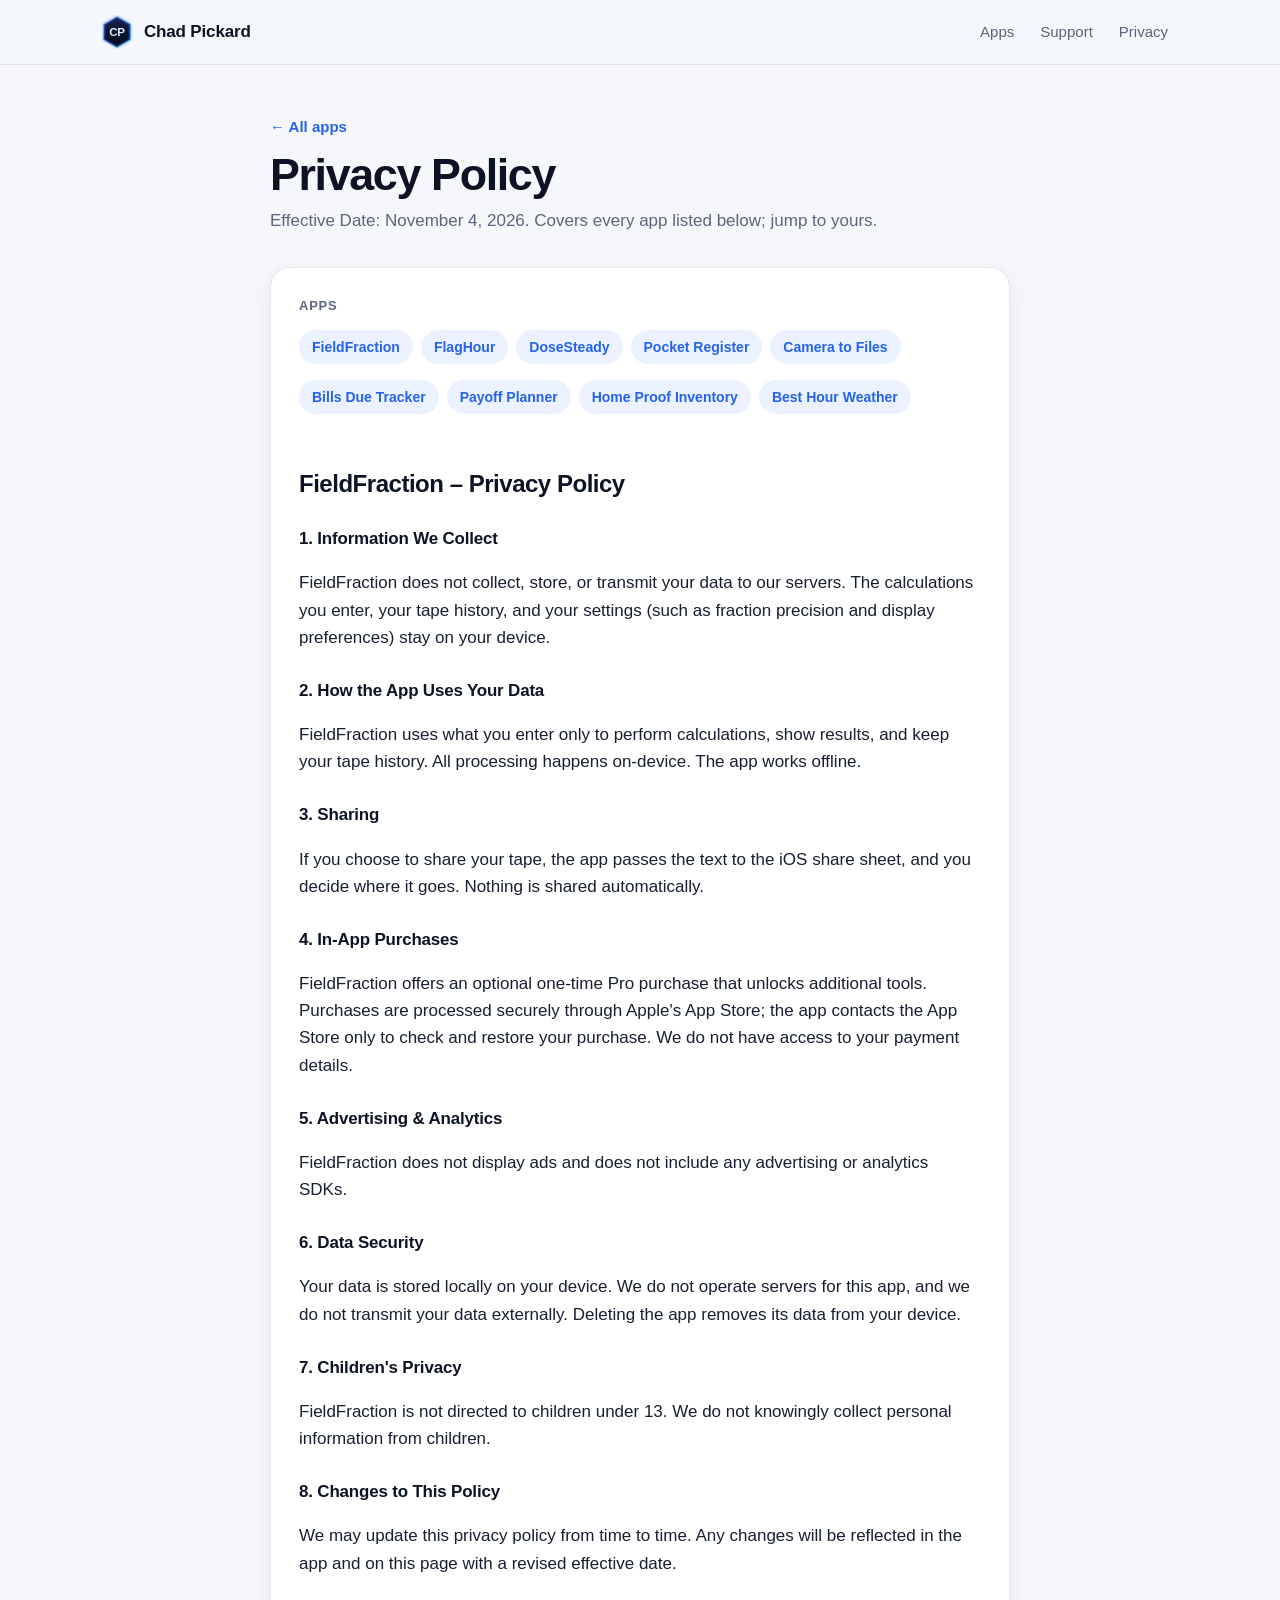
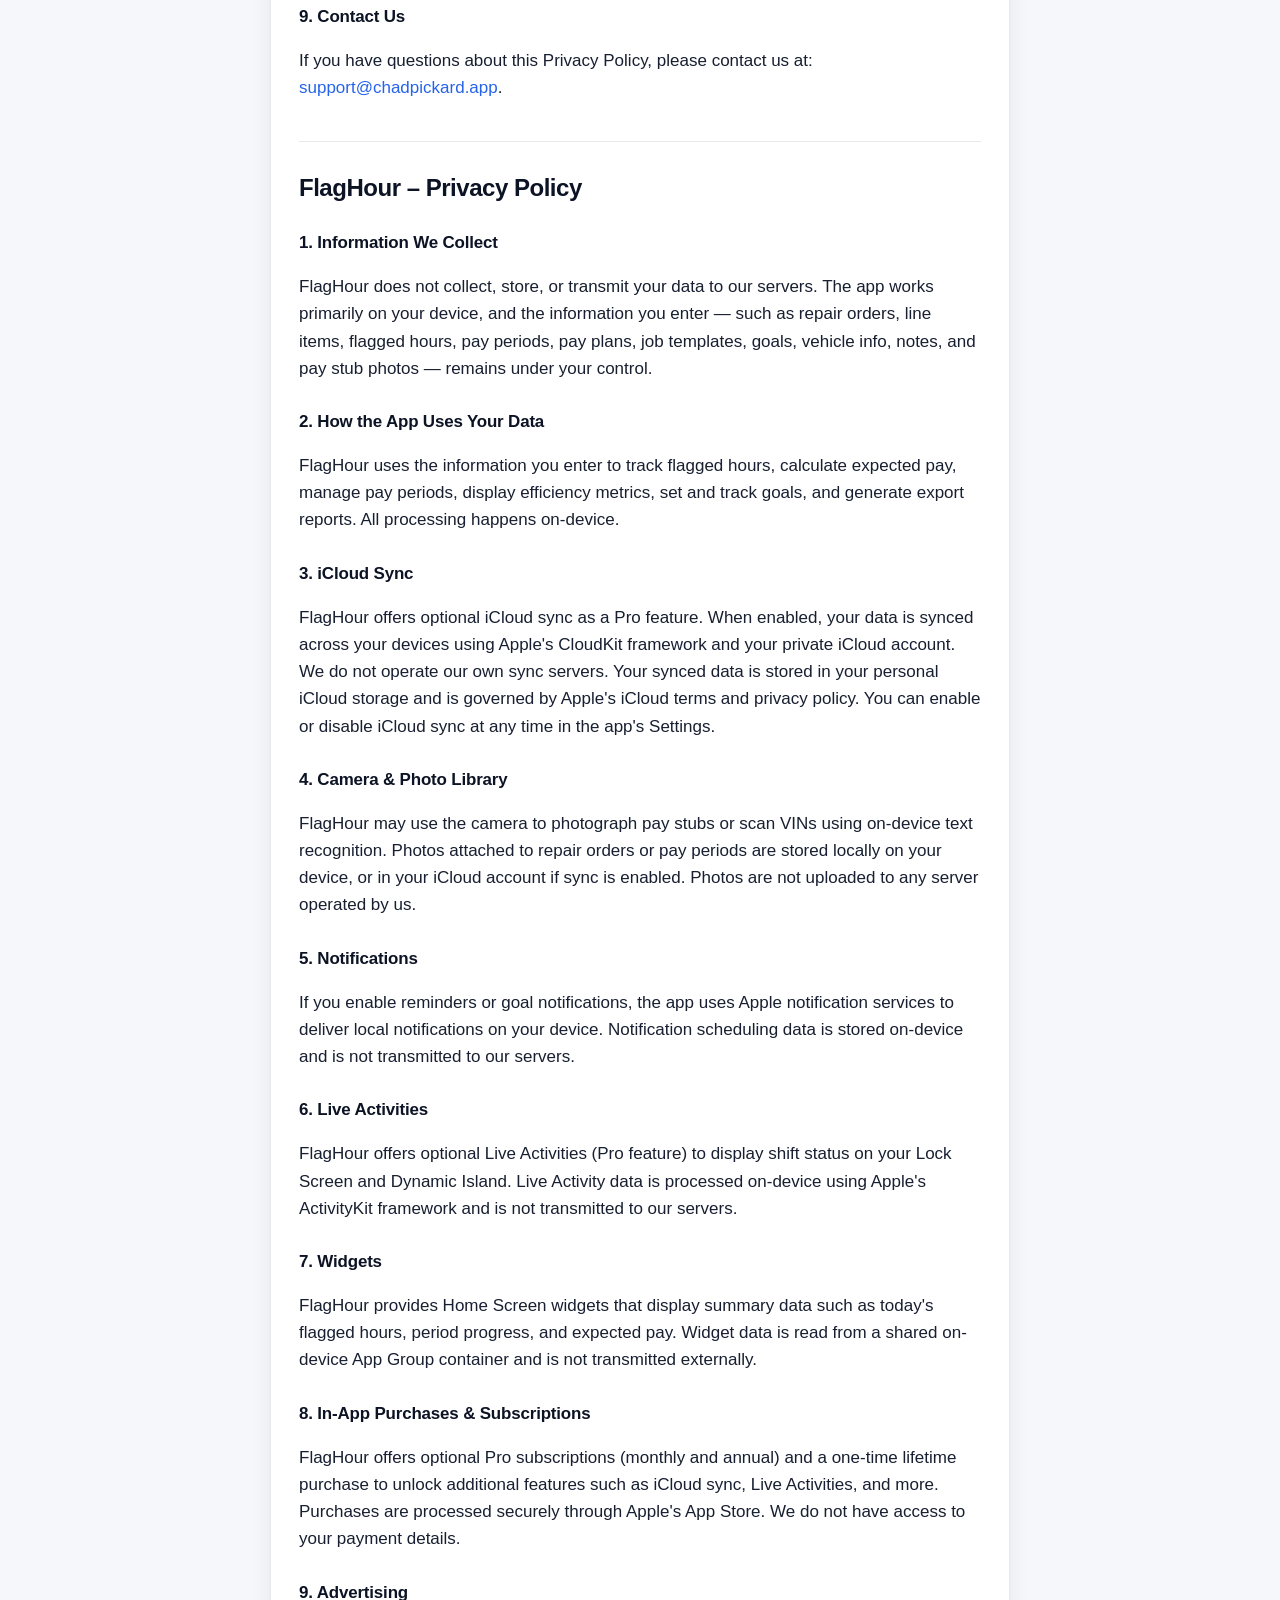
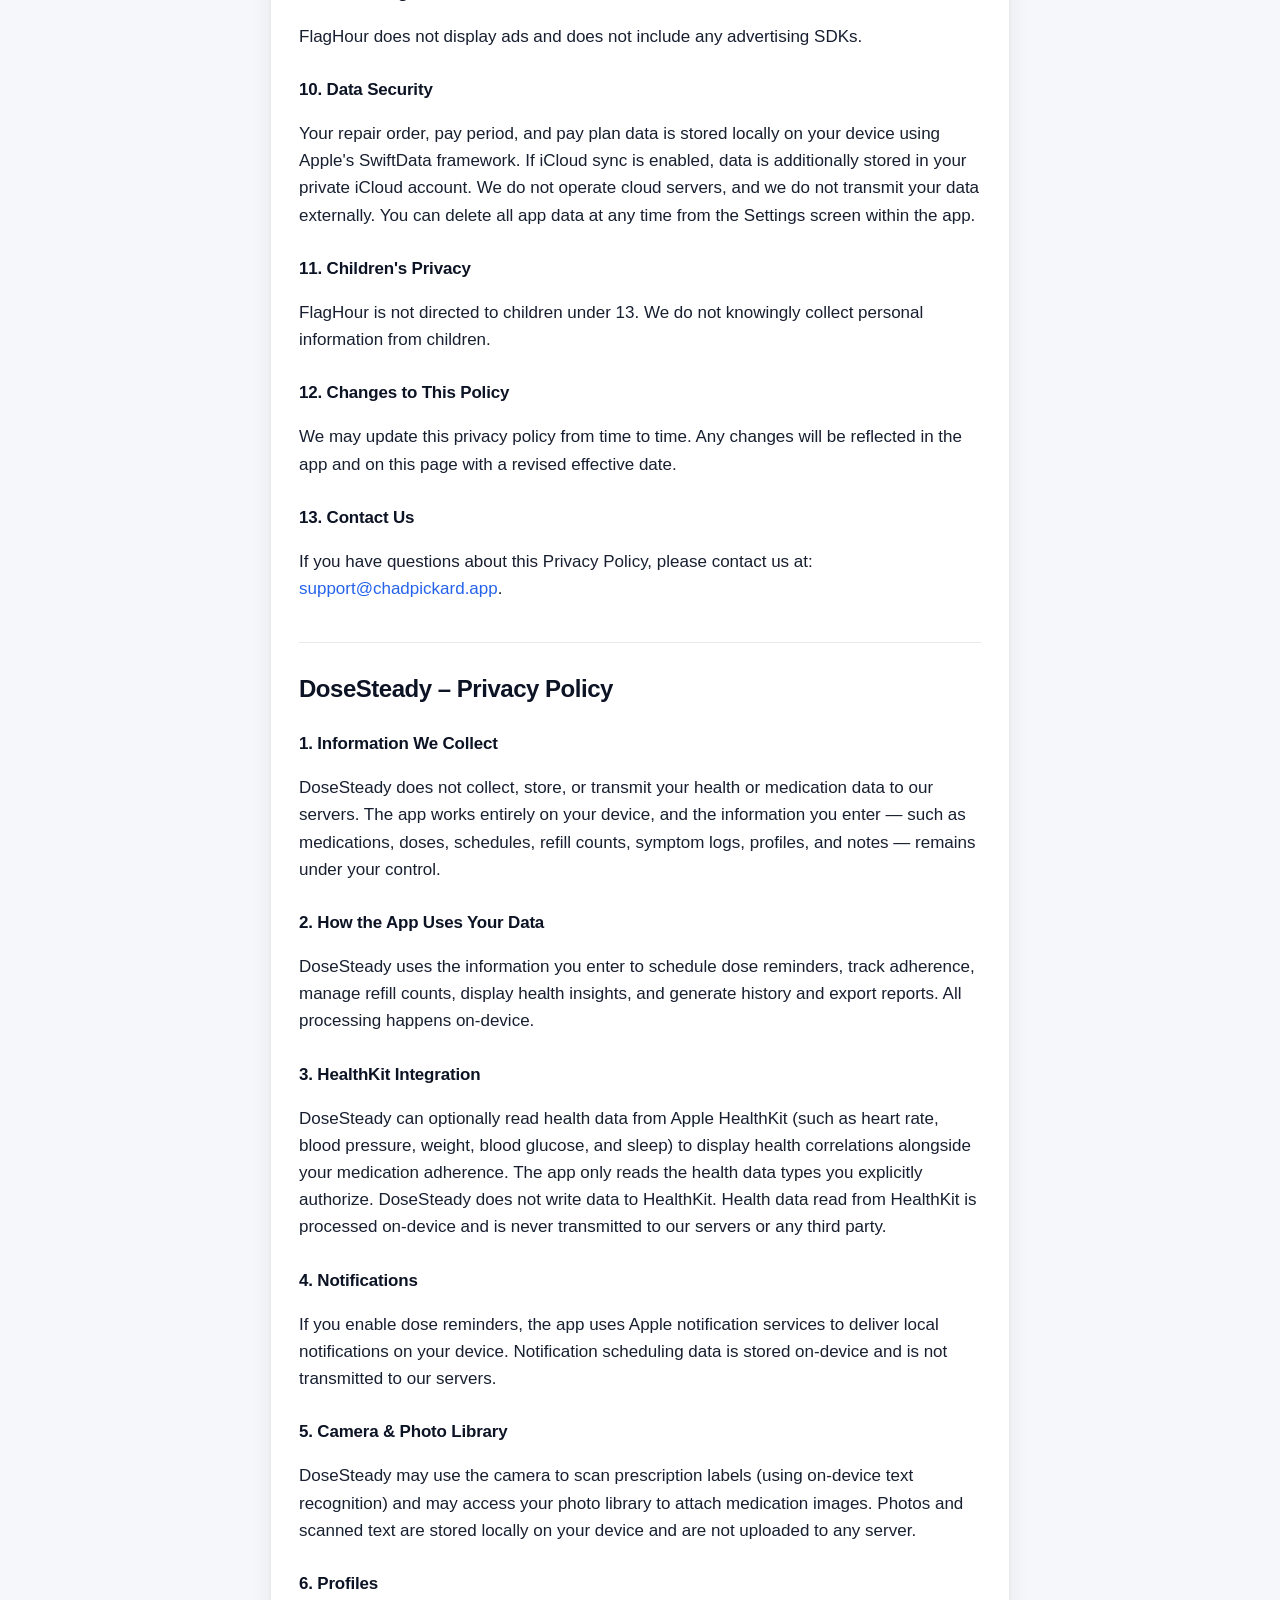
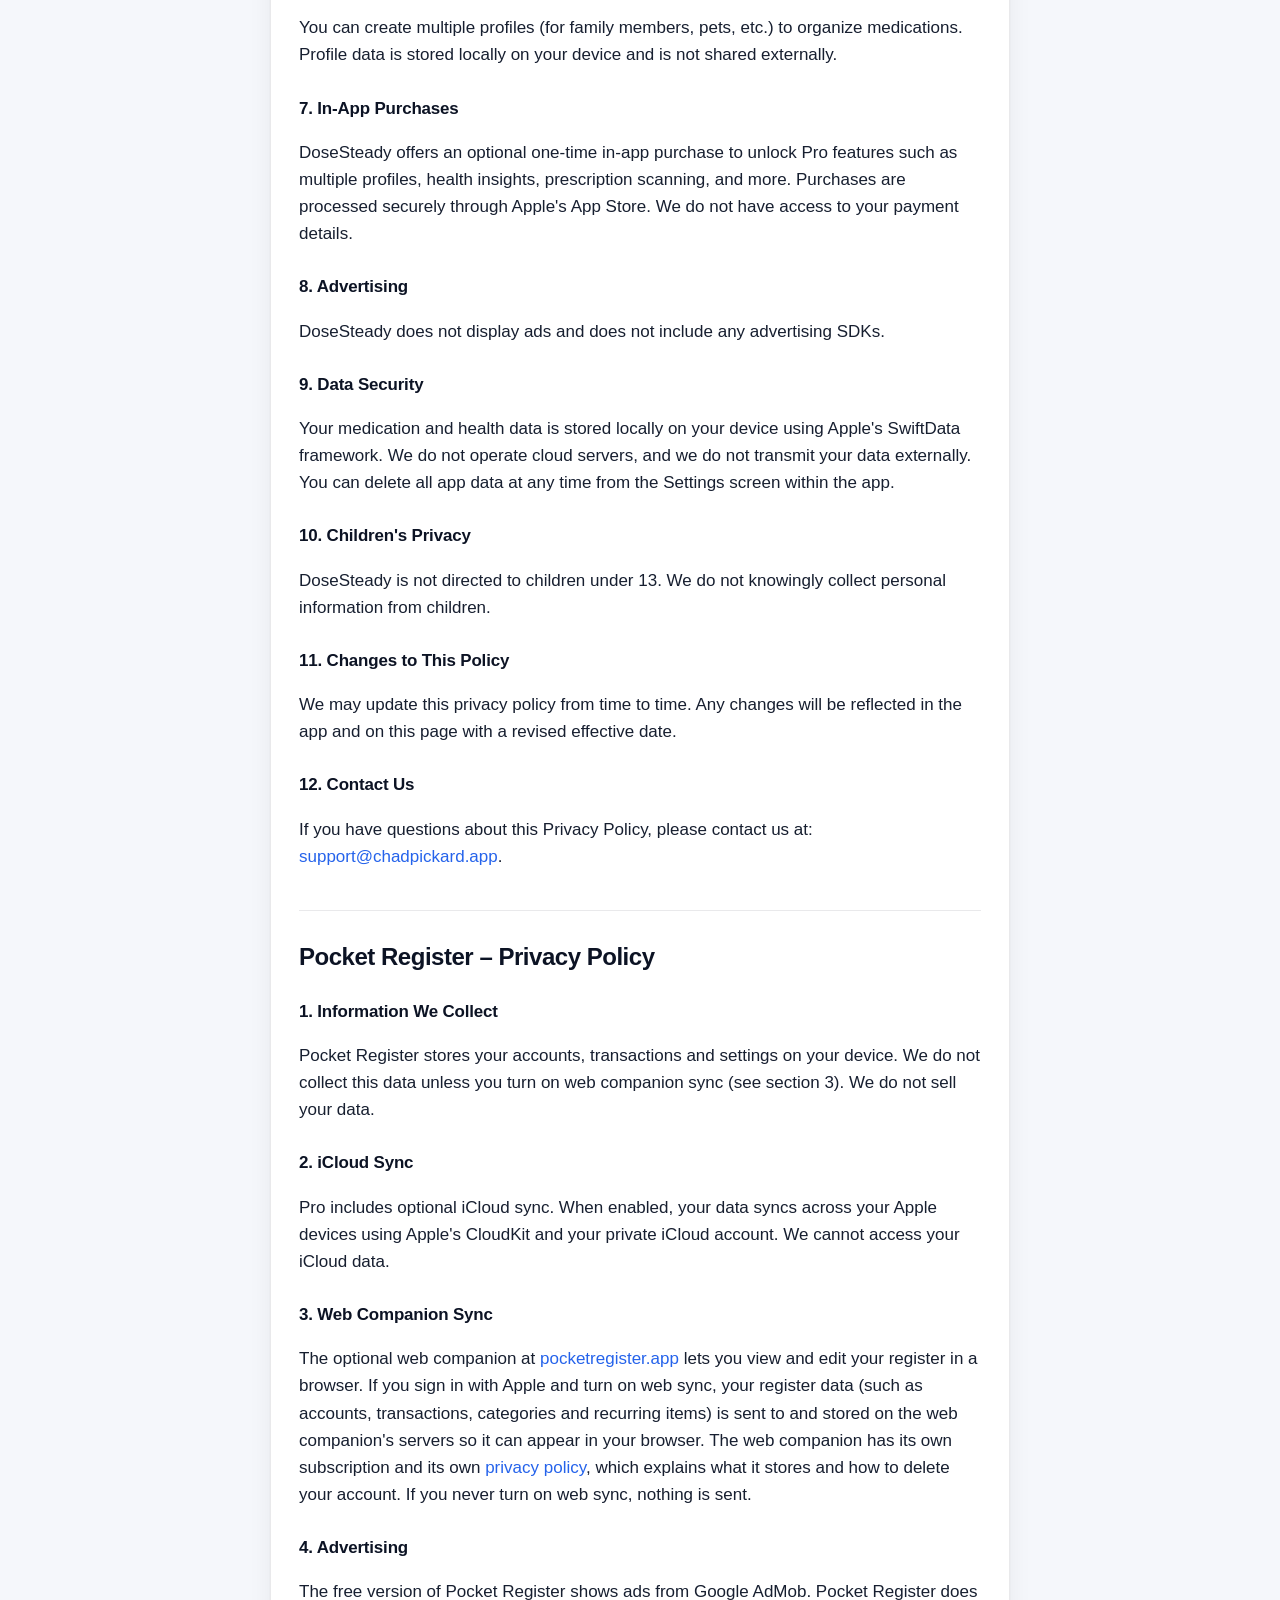
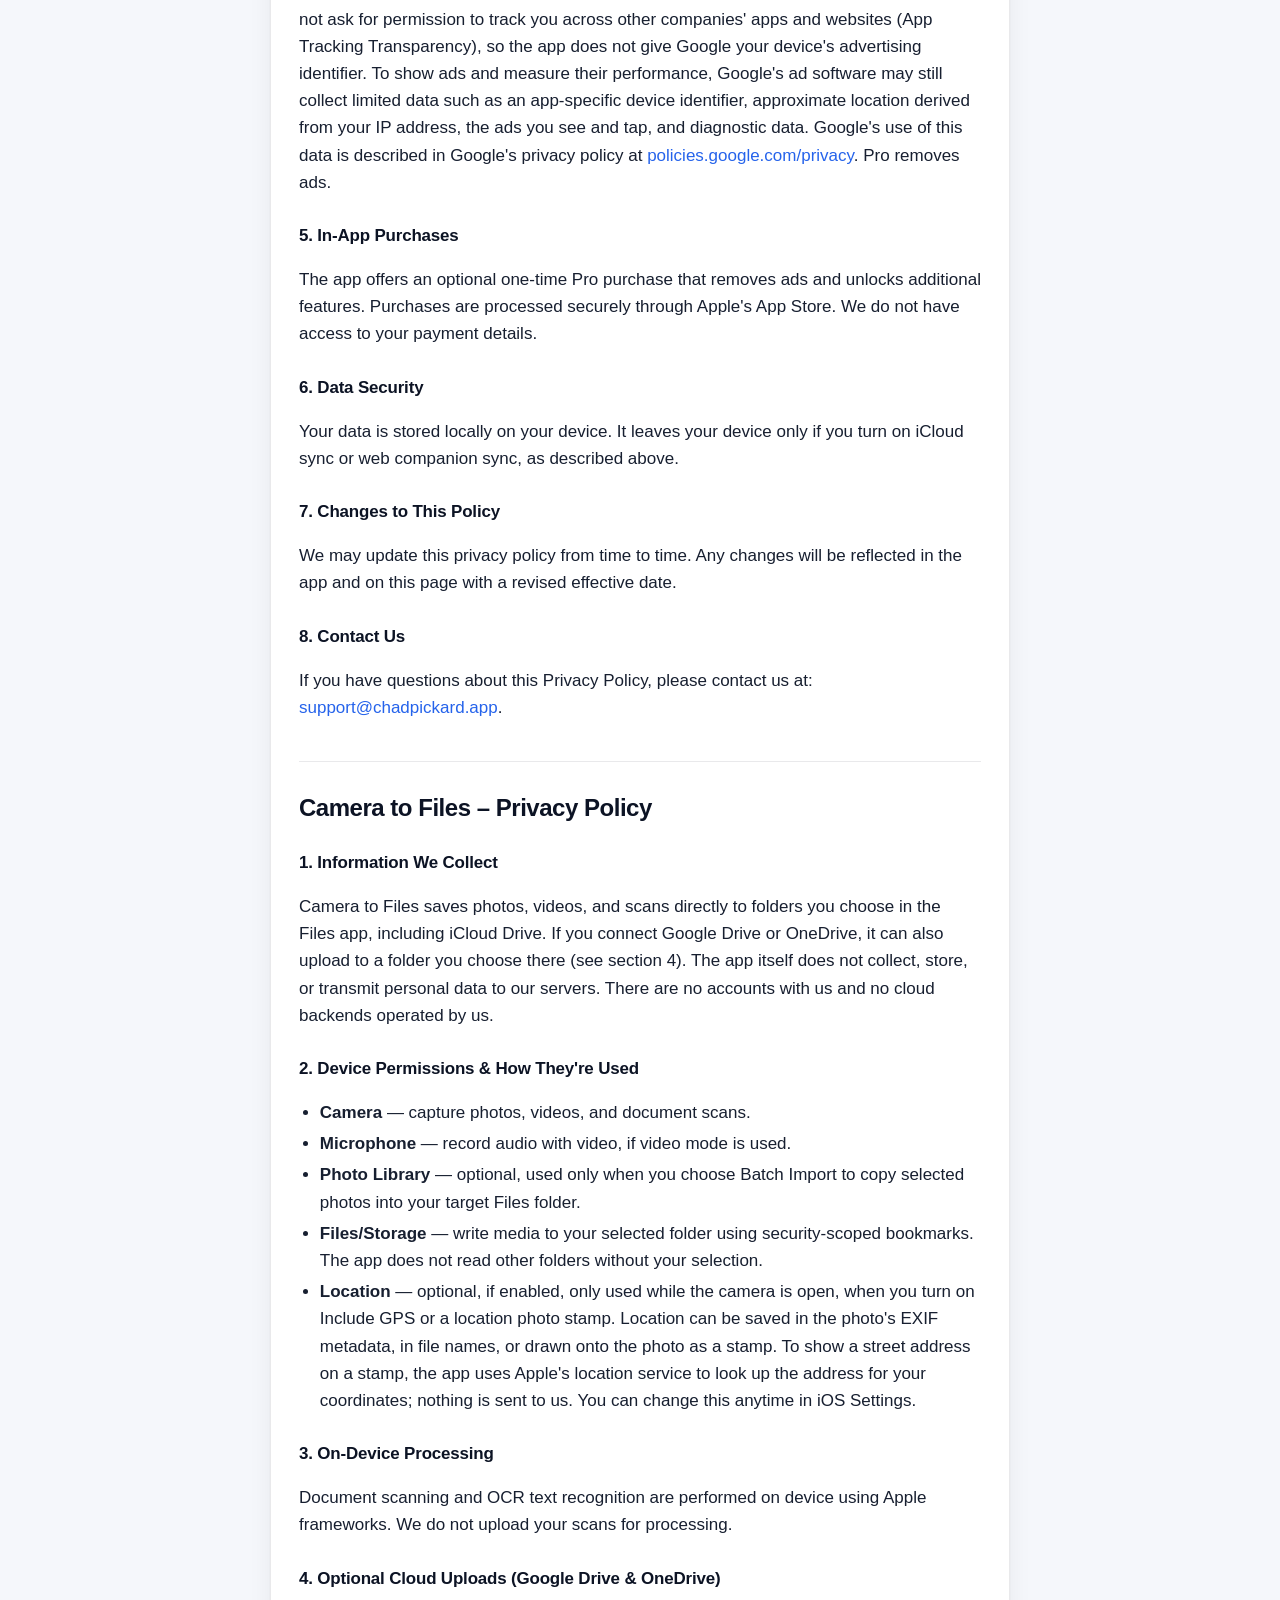
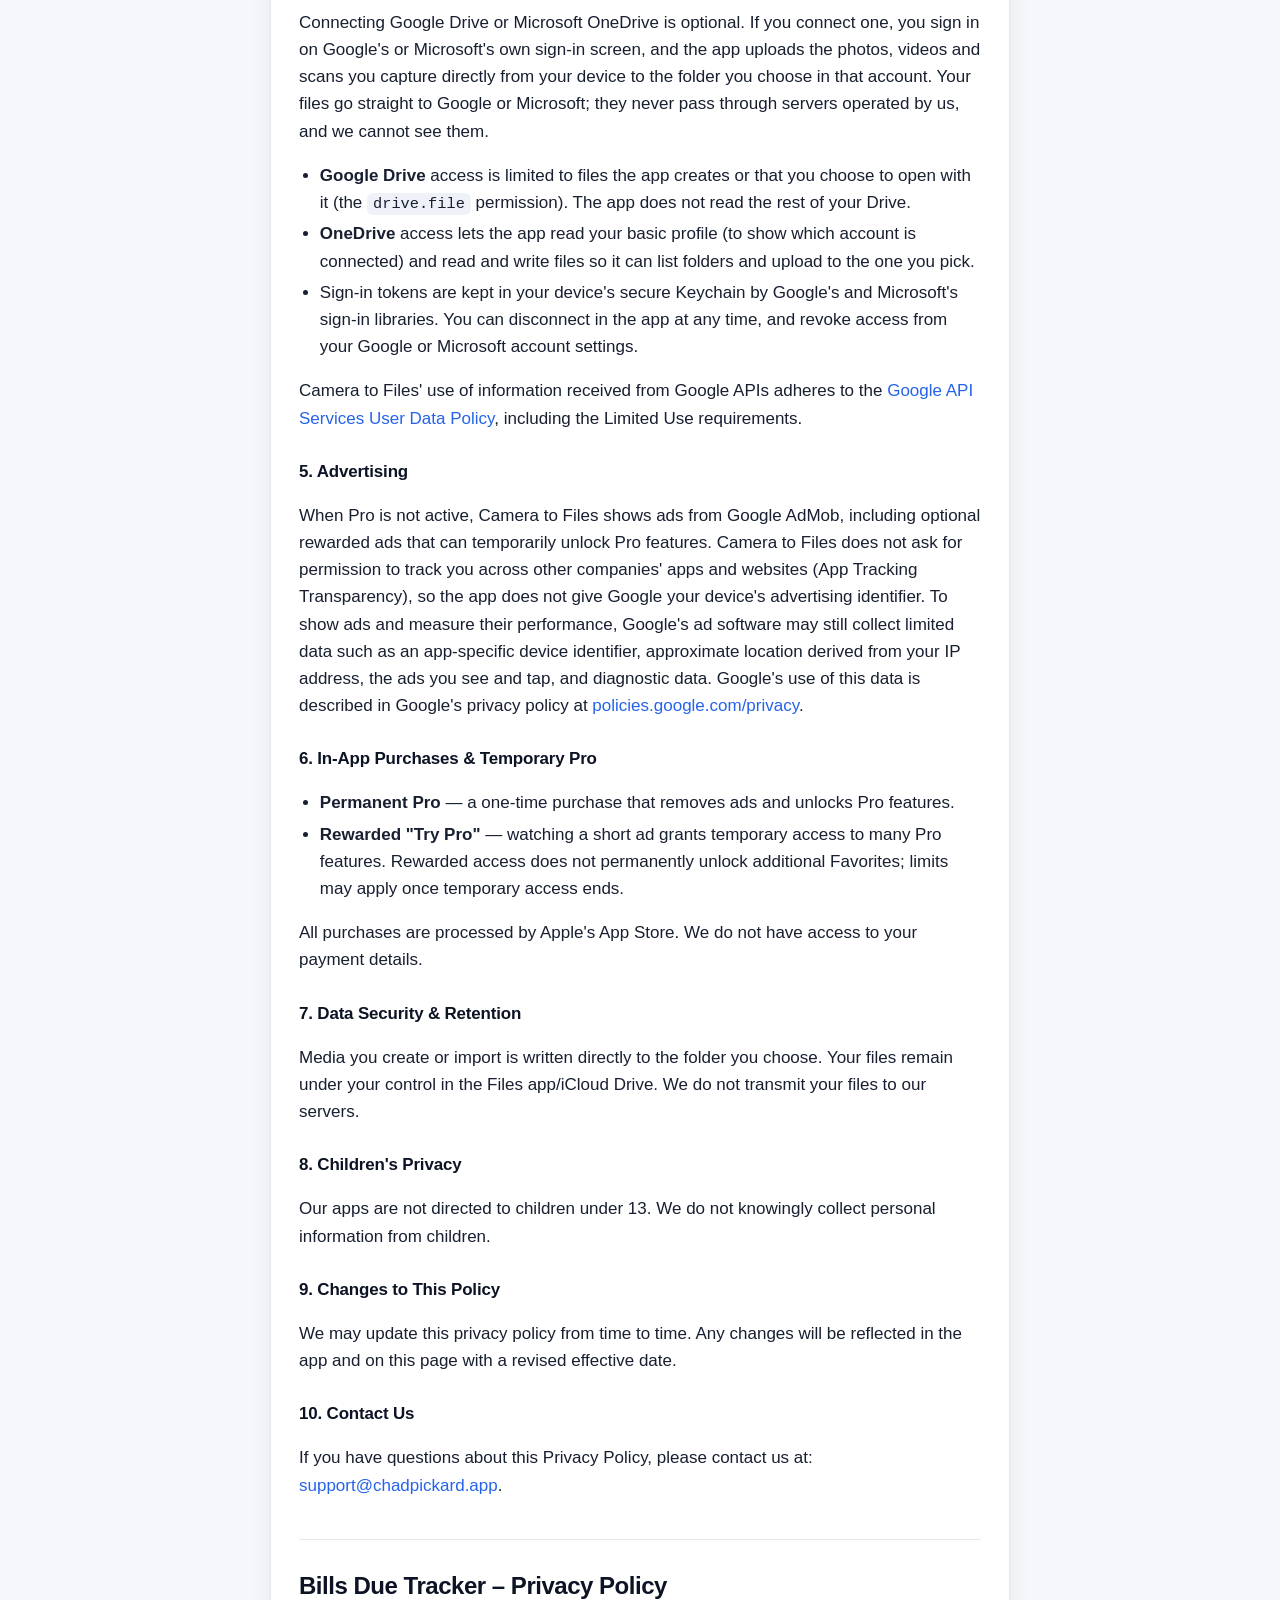
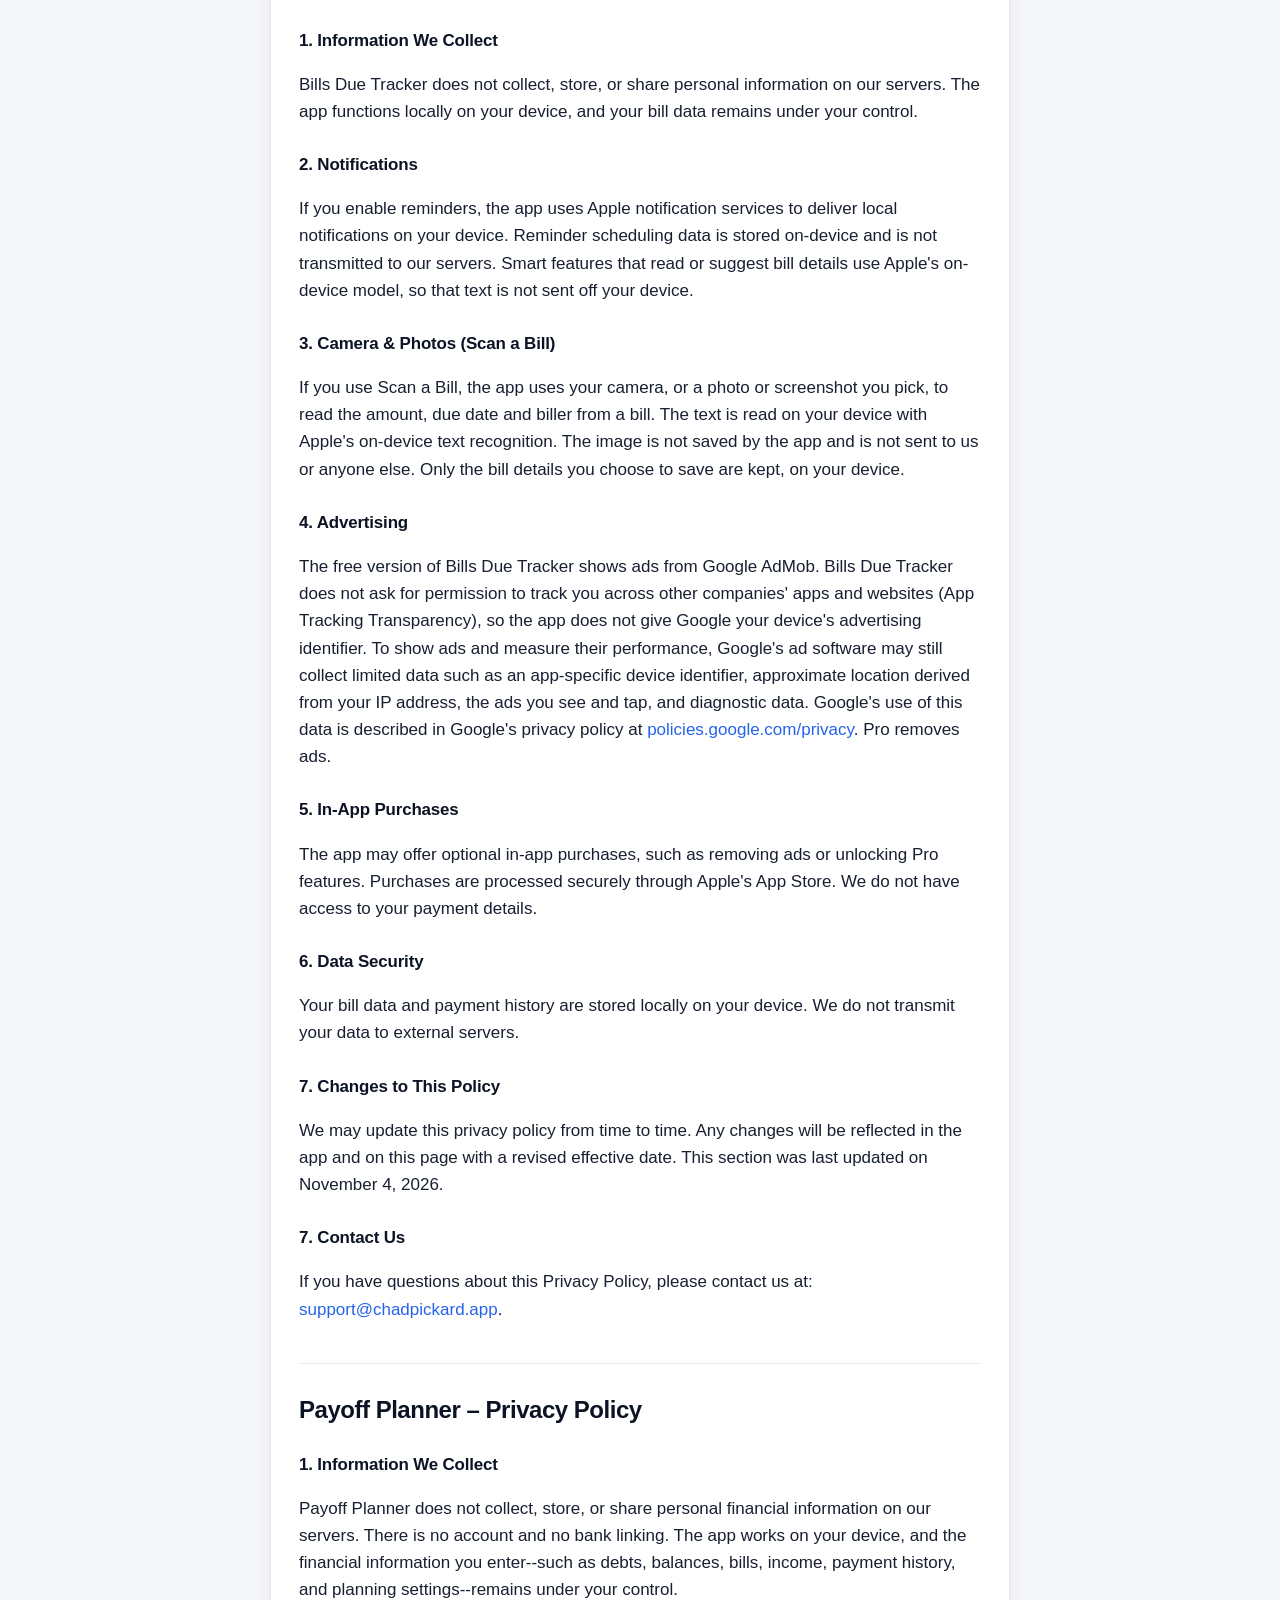
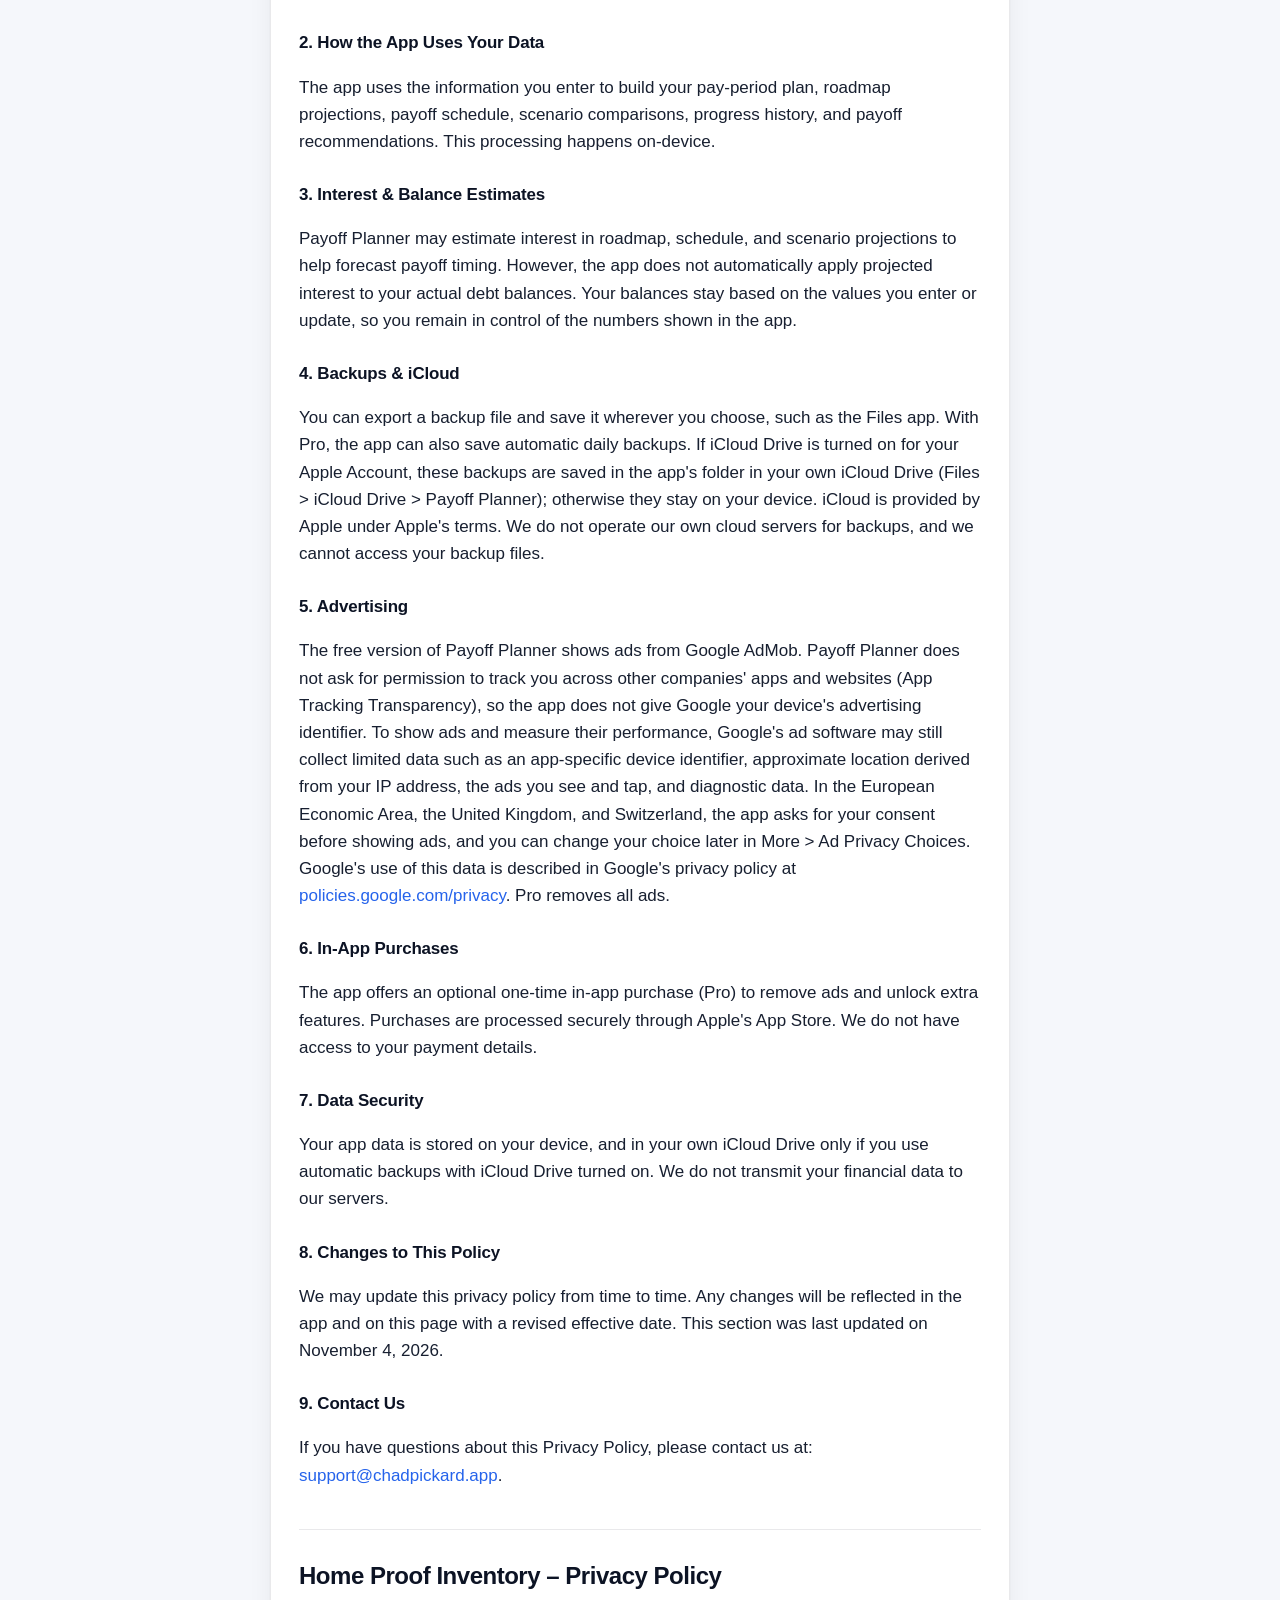
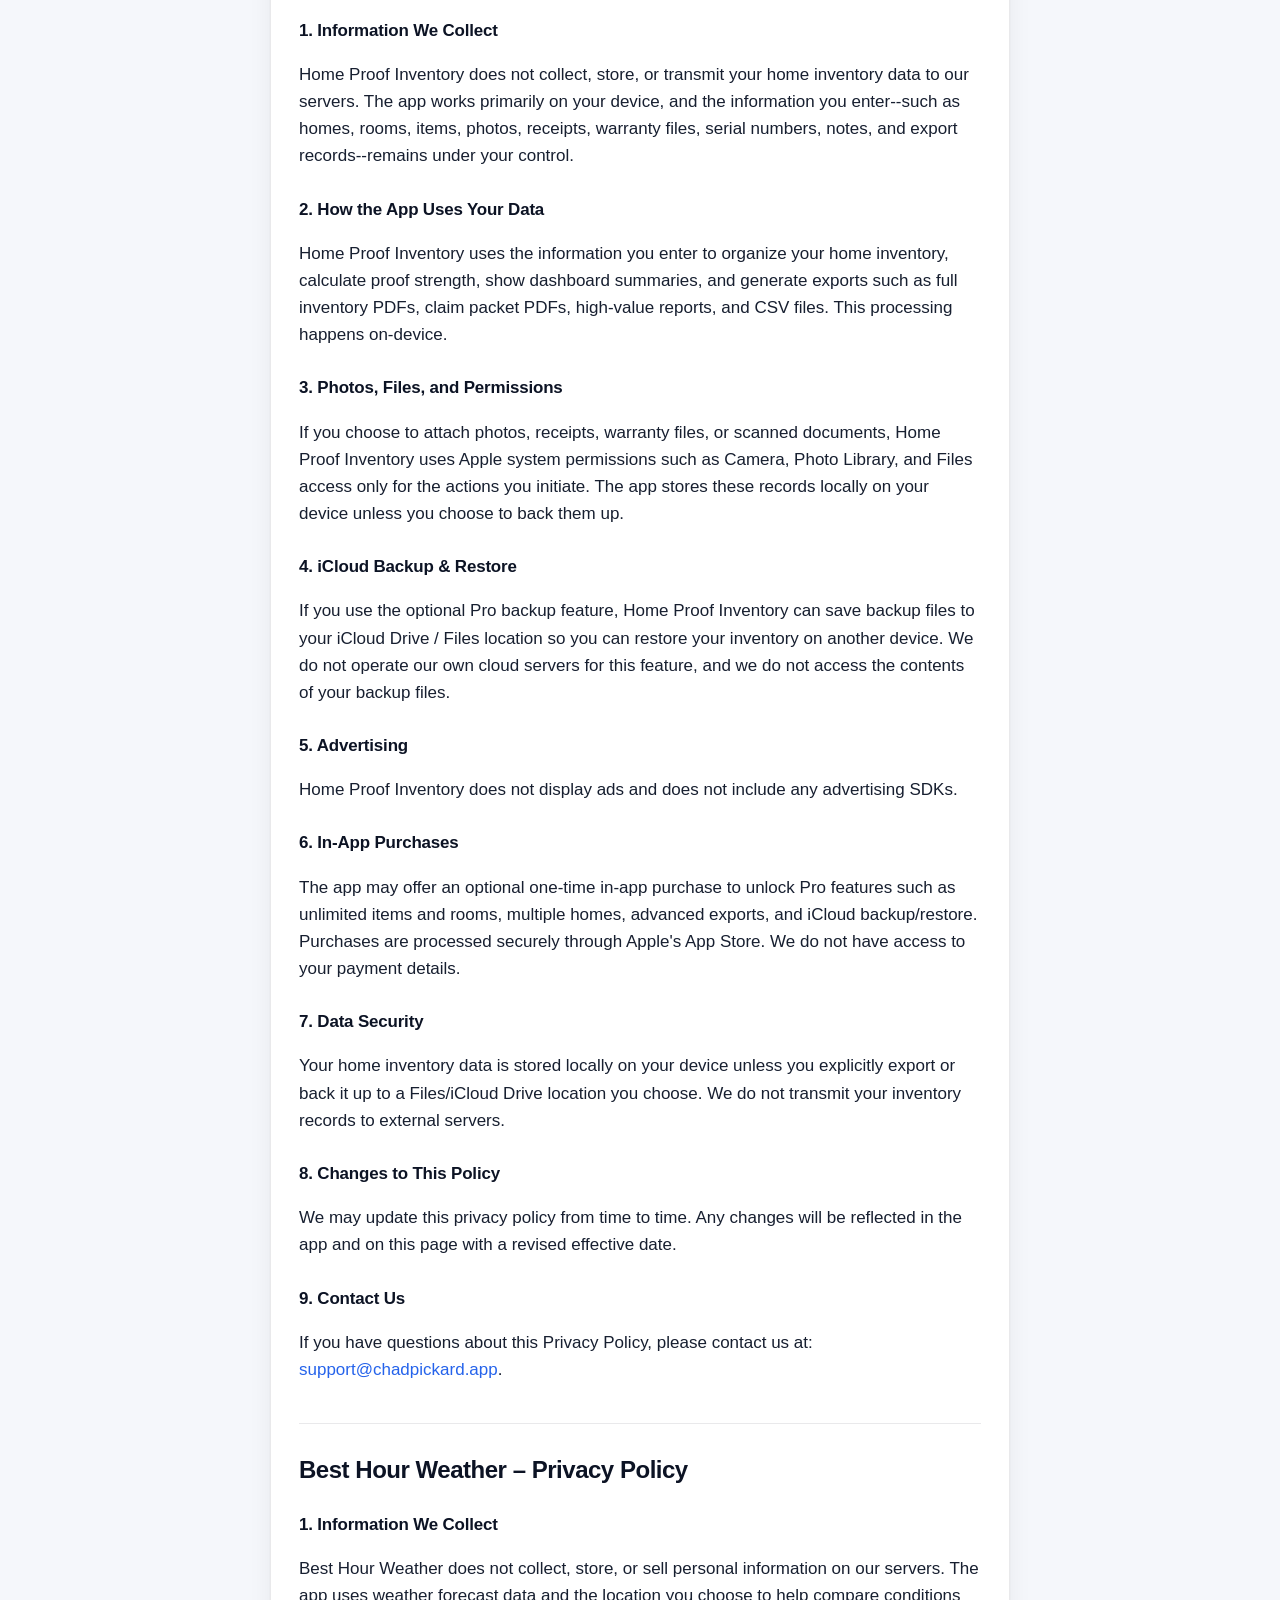
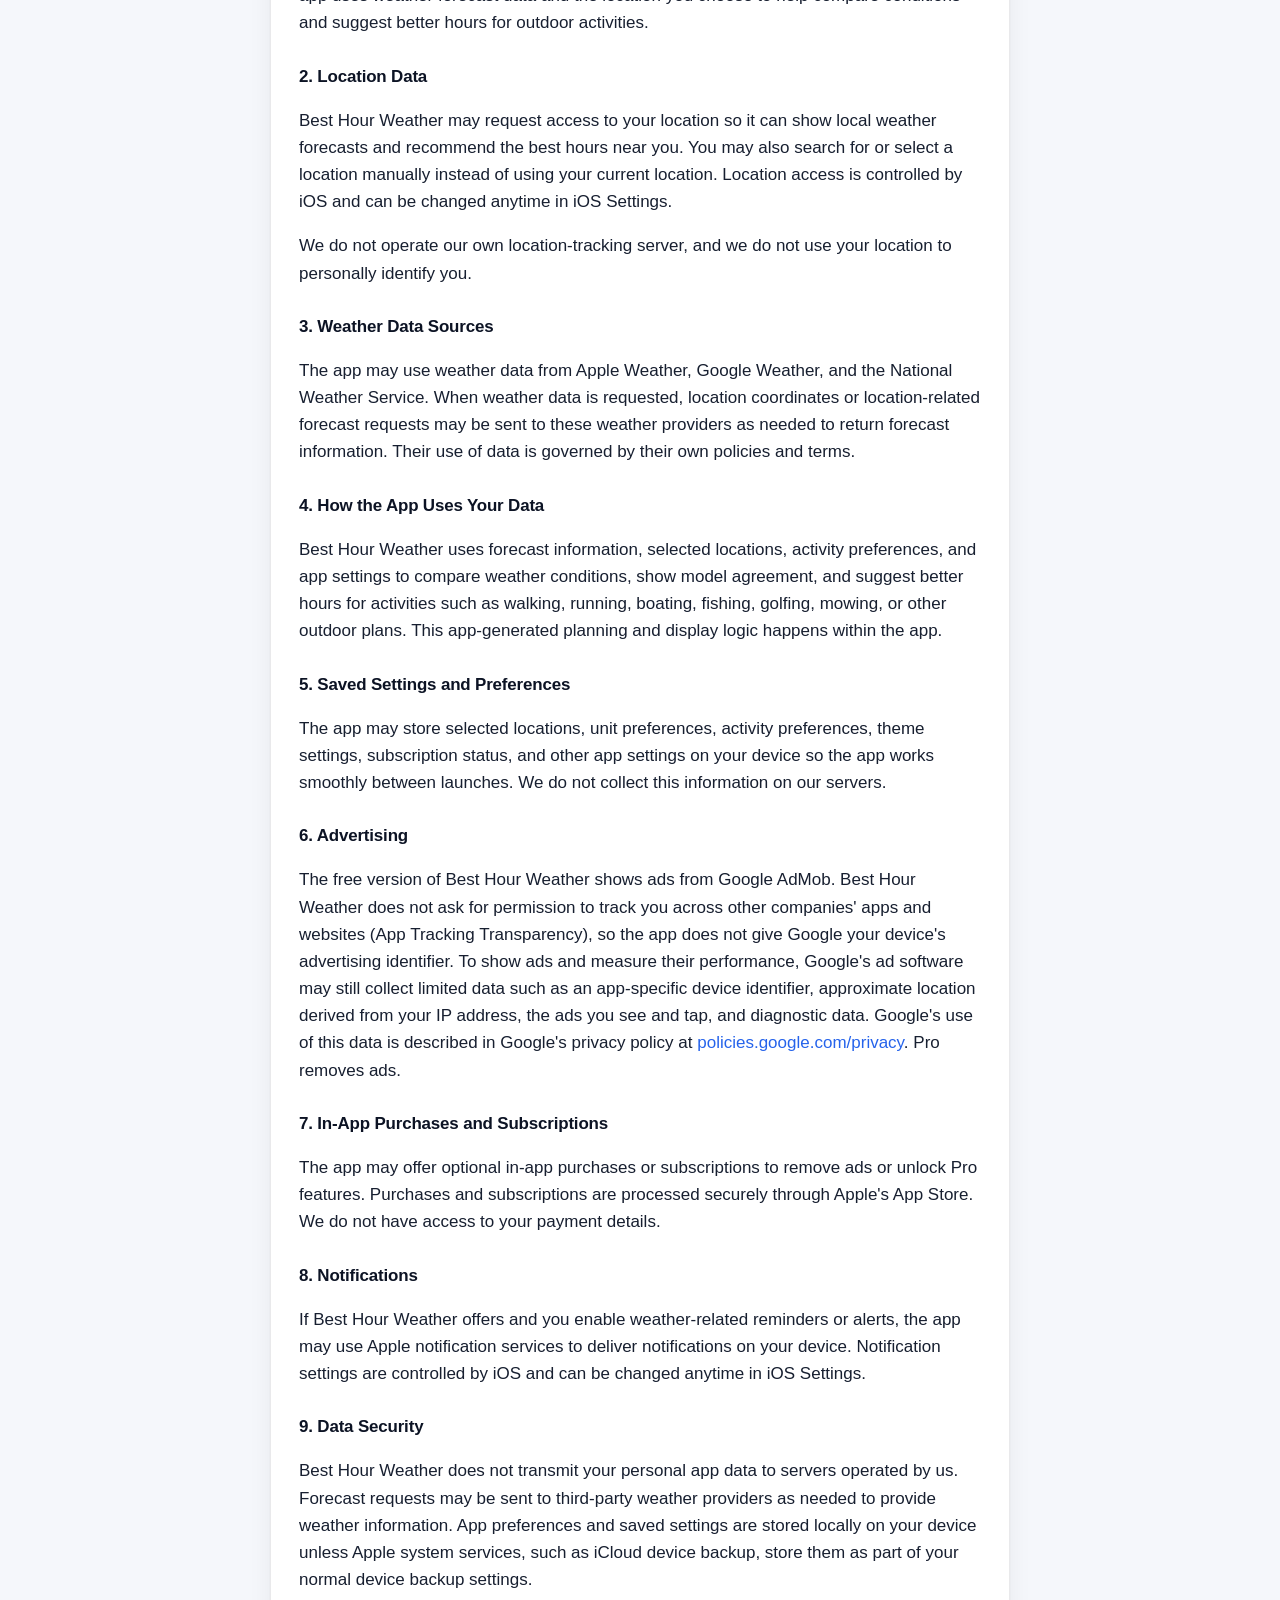
==== commit ca6c8211: "Camera to Files privacy: location only when GPS or a location stamp is on; Apple address lookup for " ====
--- a/privacy-policy.html
+++ b/privacy-policy.html
@@ -209,7 +209,7 @@
     <li><strong>Microphone</strong> — record audio with video, if video mode is used.</li>
     <li><strong>Photo Library</strong> — optional, used only when you choose Batch Import to copy selected photos into your target Files folder.</li>
     <li><strong>Files/Storage</strong> — write media to your selected folder using security-scoped bookmarks. The app does not read other folders without your selection.</li>
-    <li><strong>Location</strong> — optional, if enabled, we may embed location in EXIF metadata and/or filenames. You can change this anytime in iOS Settings.</li>
+    <li><strong>Location</strong> — optional, if enabled, only used while the camera is open, when you turn on Include GPS or a location photo stamp. Location can be saved in the photo's EXIF metadata, in file names, or drawn onto the photo as a stamp. To show a street address on a stamp, the app uses Apple's location service to look up the address for your coordinates; nothing is sent to us. You can change this anytime in iOS Settings.</li>
   </ul>
 
   <h3>3. On-Device Processing</h3>
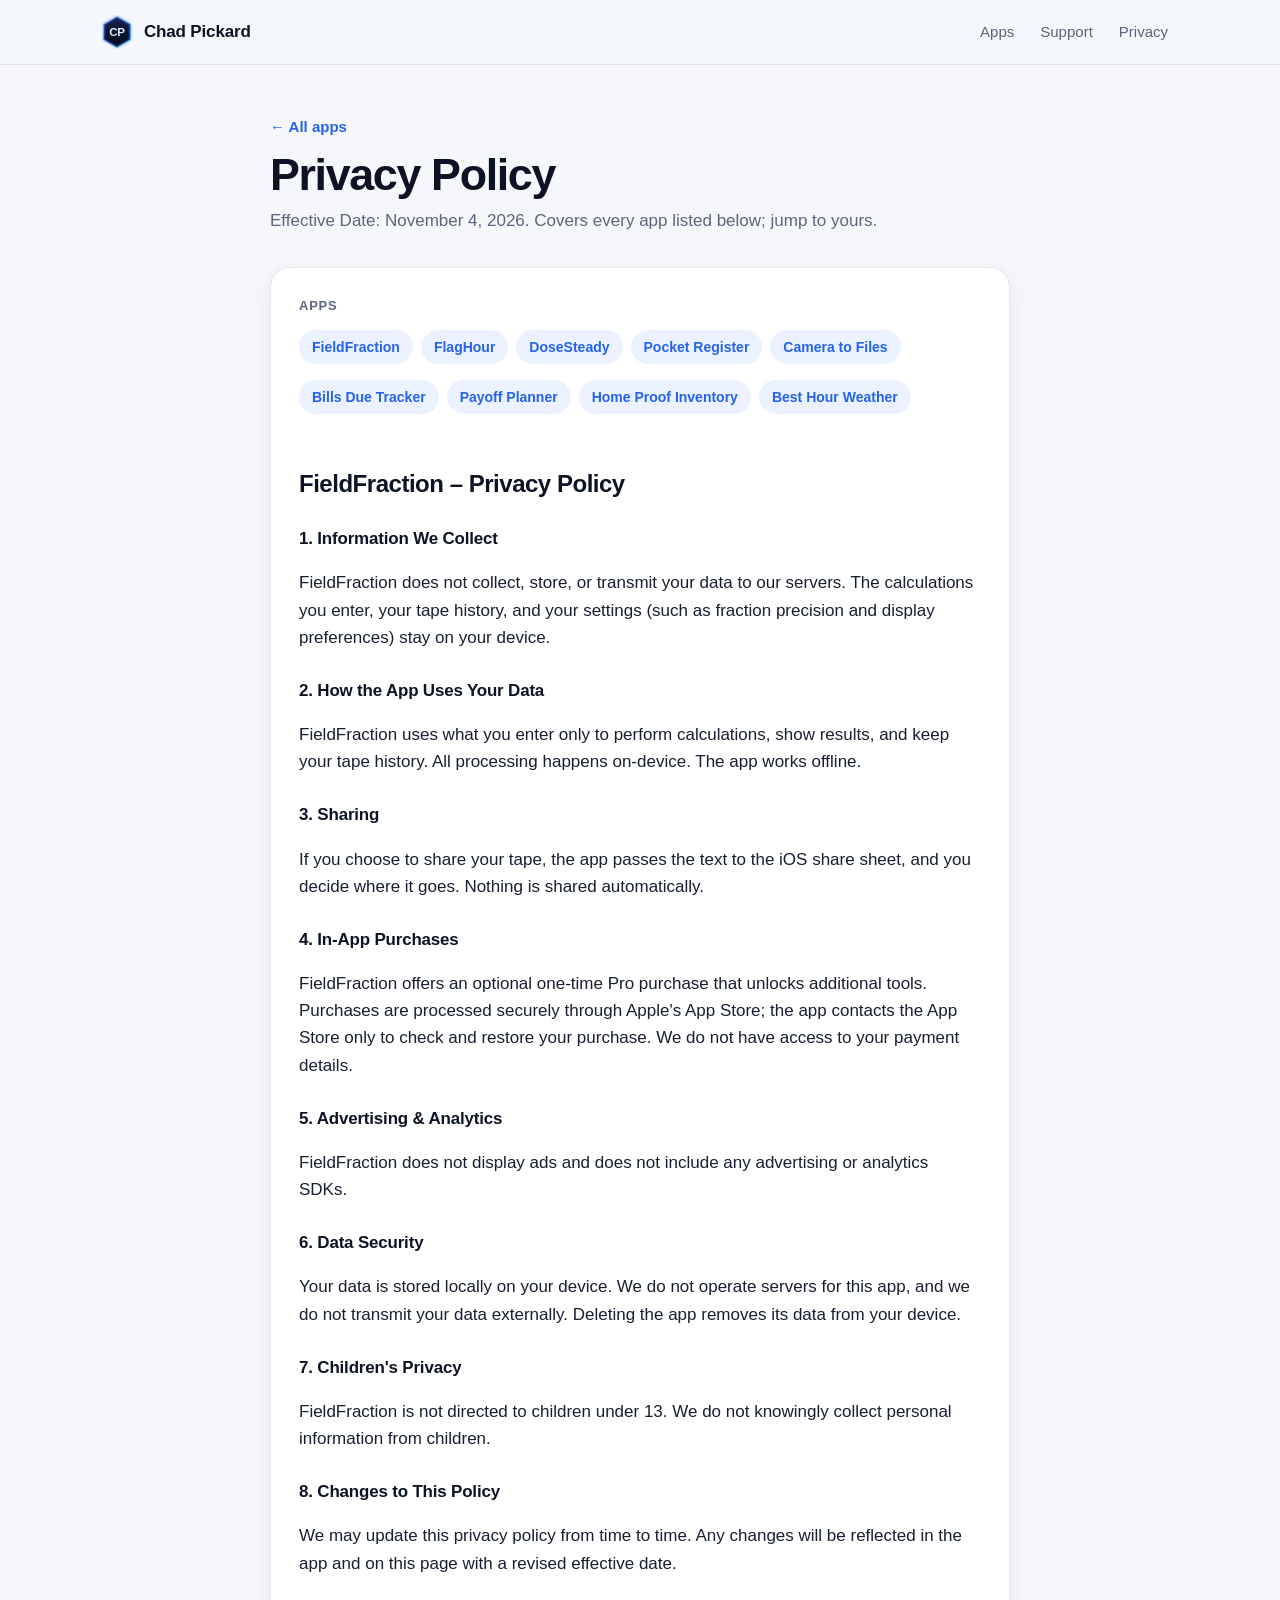
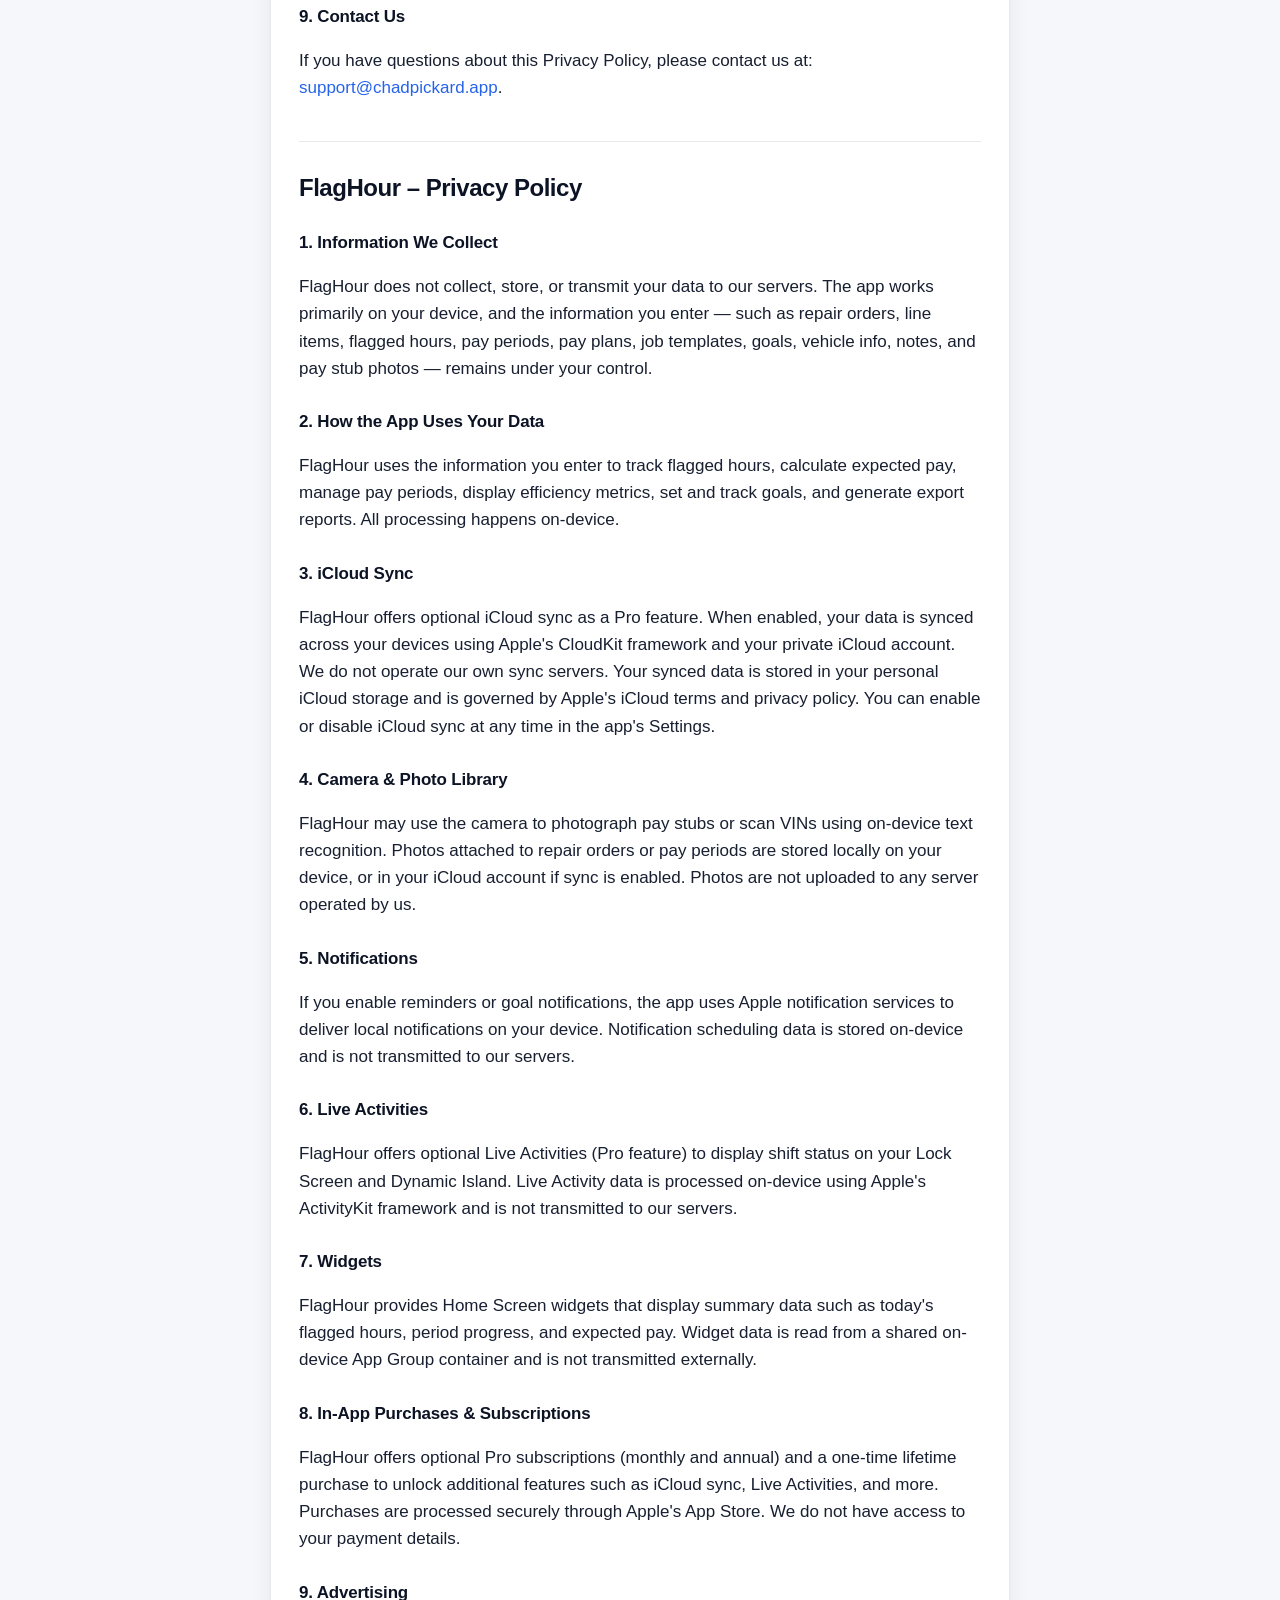
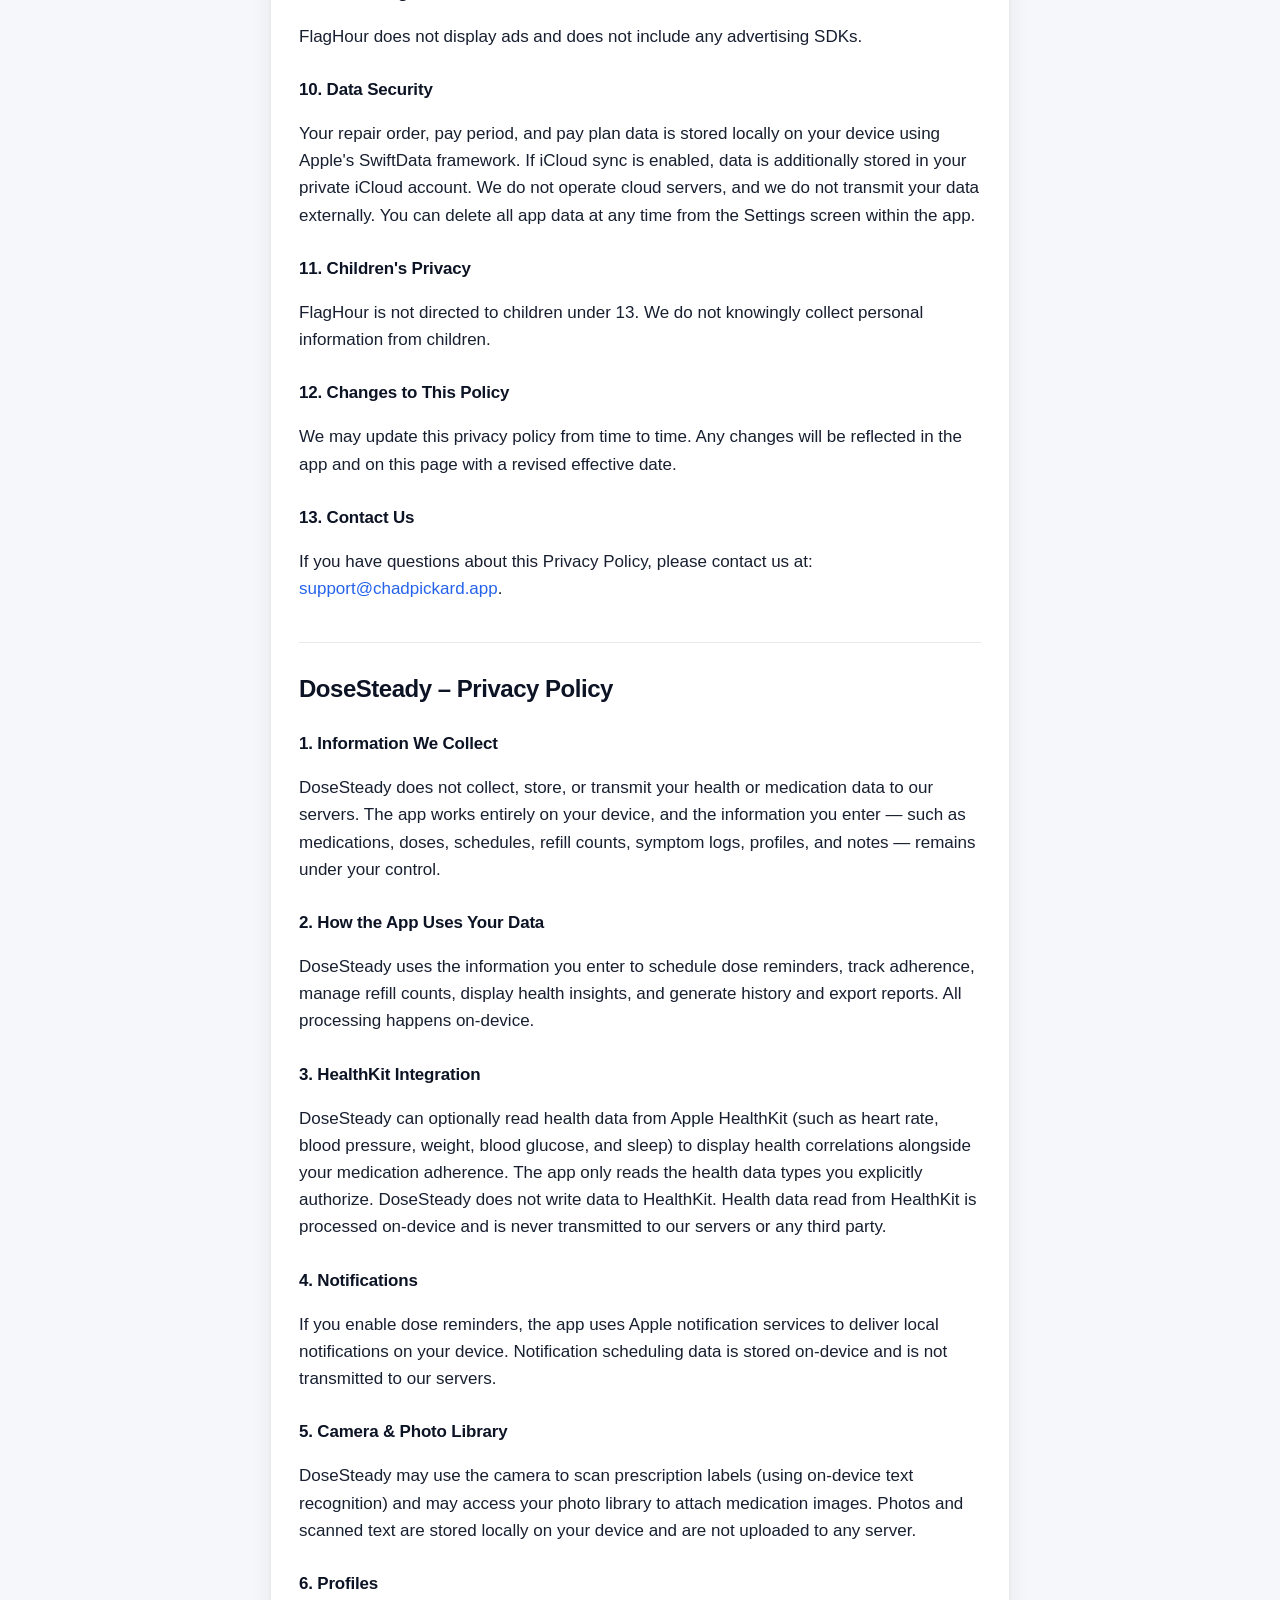
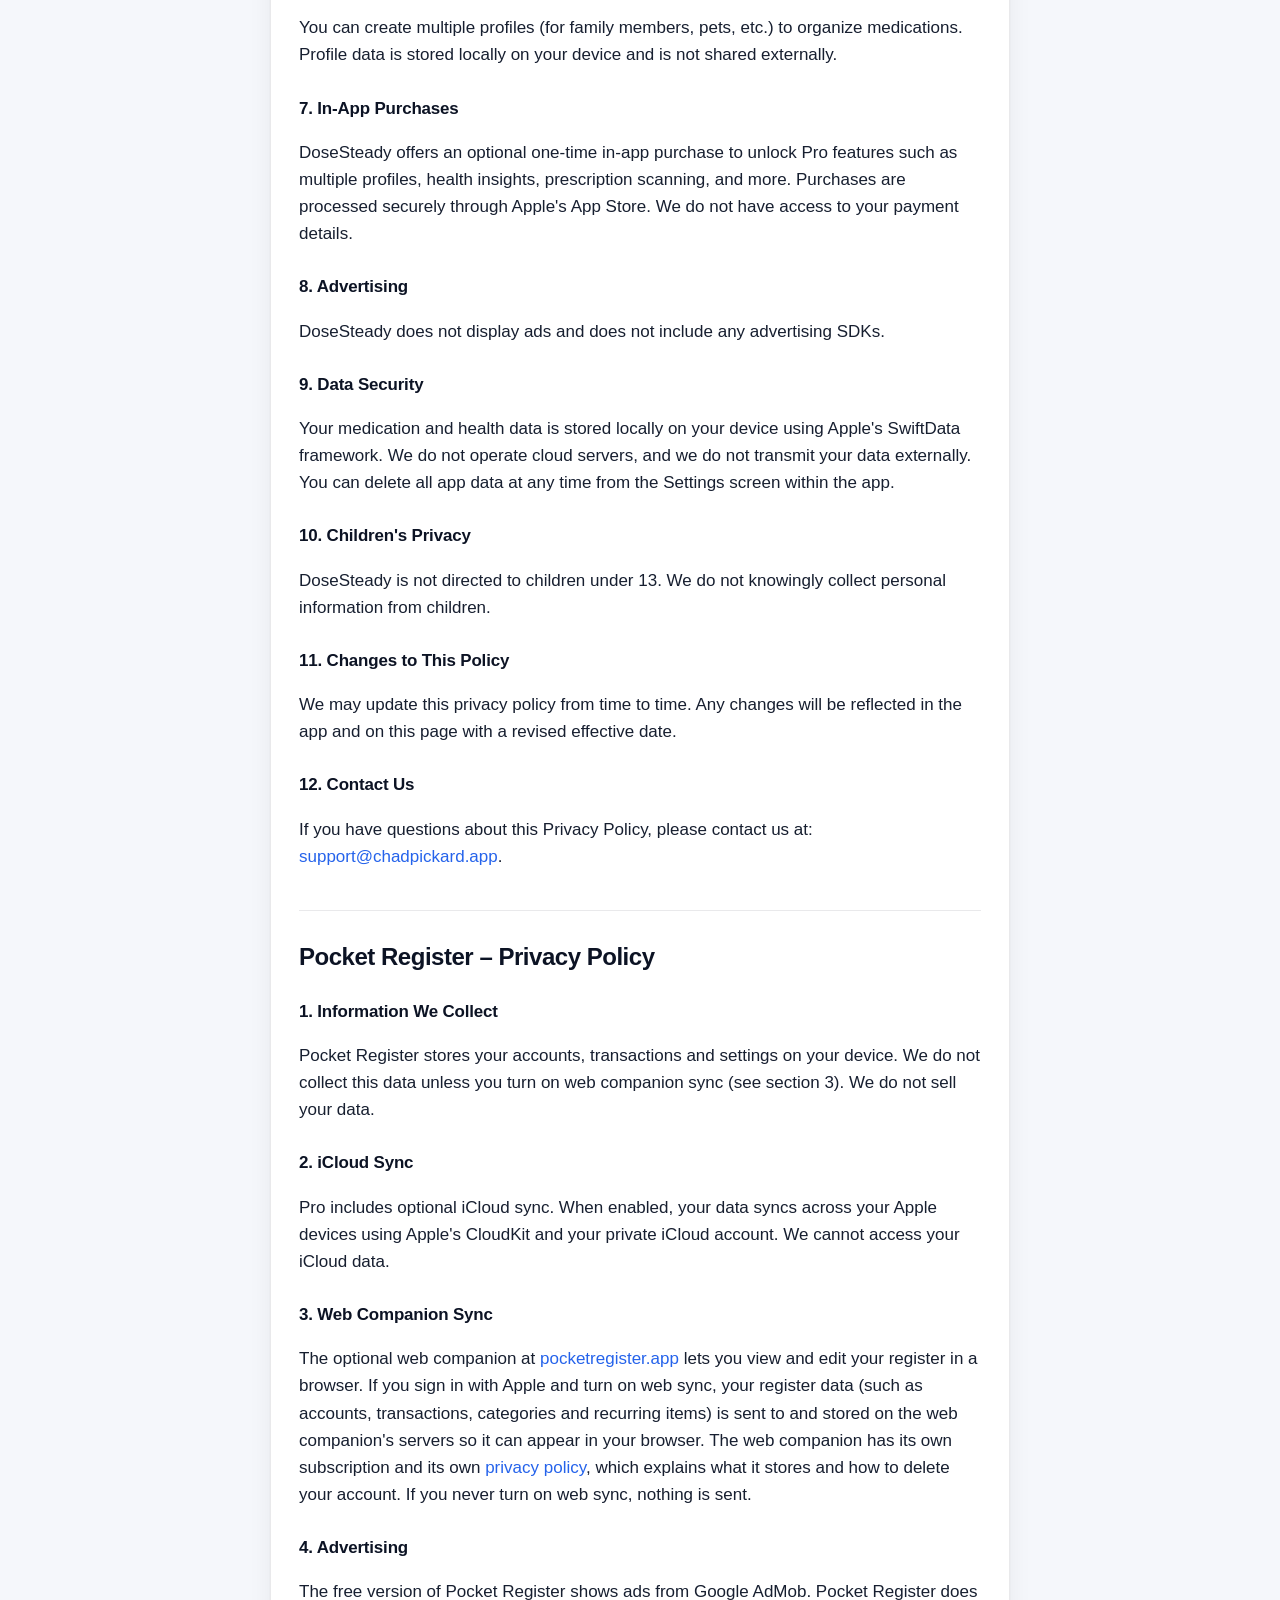
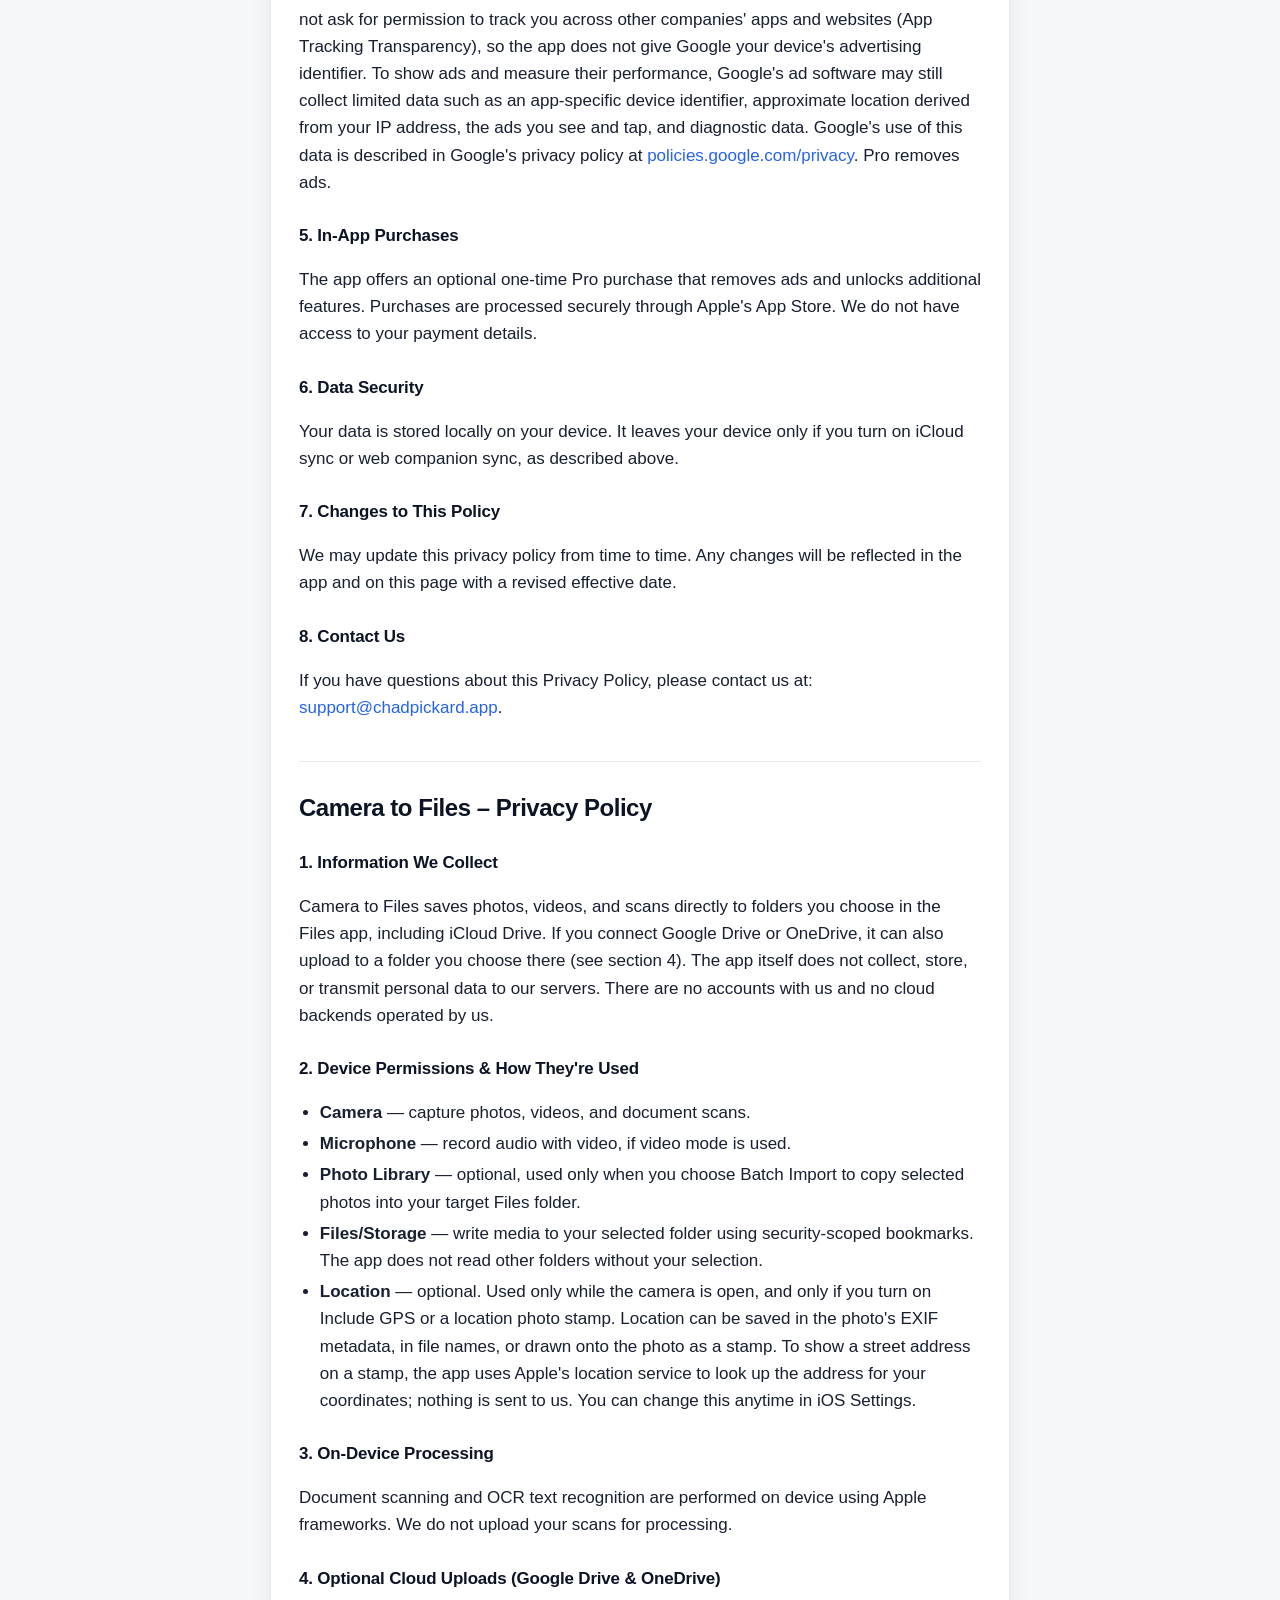
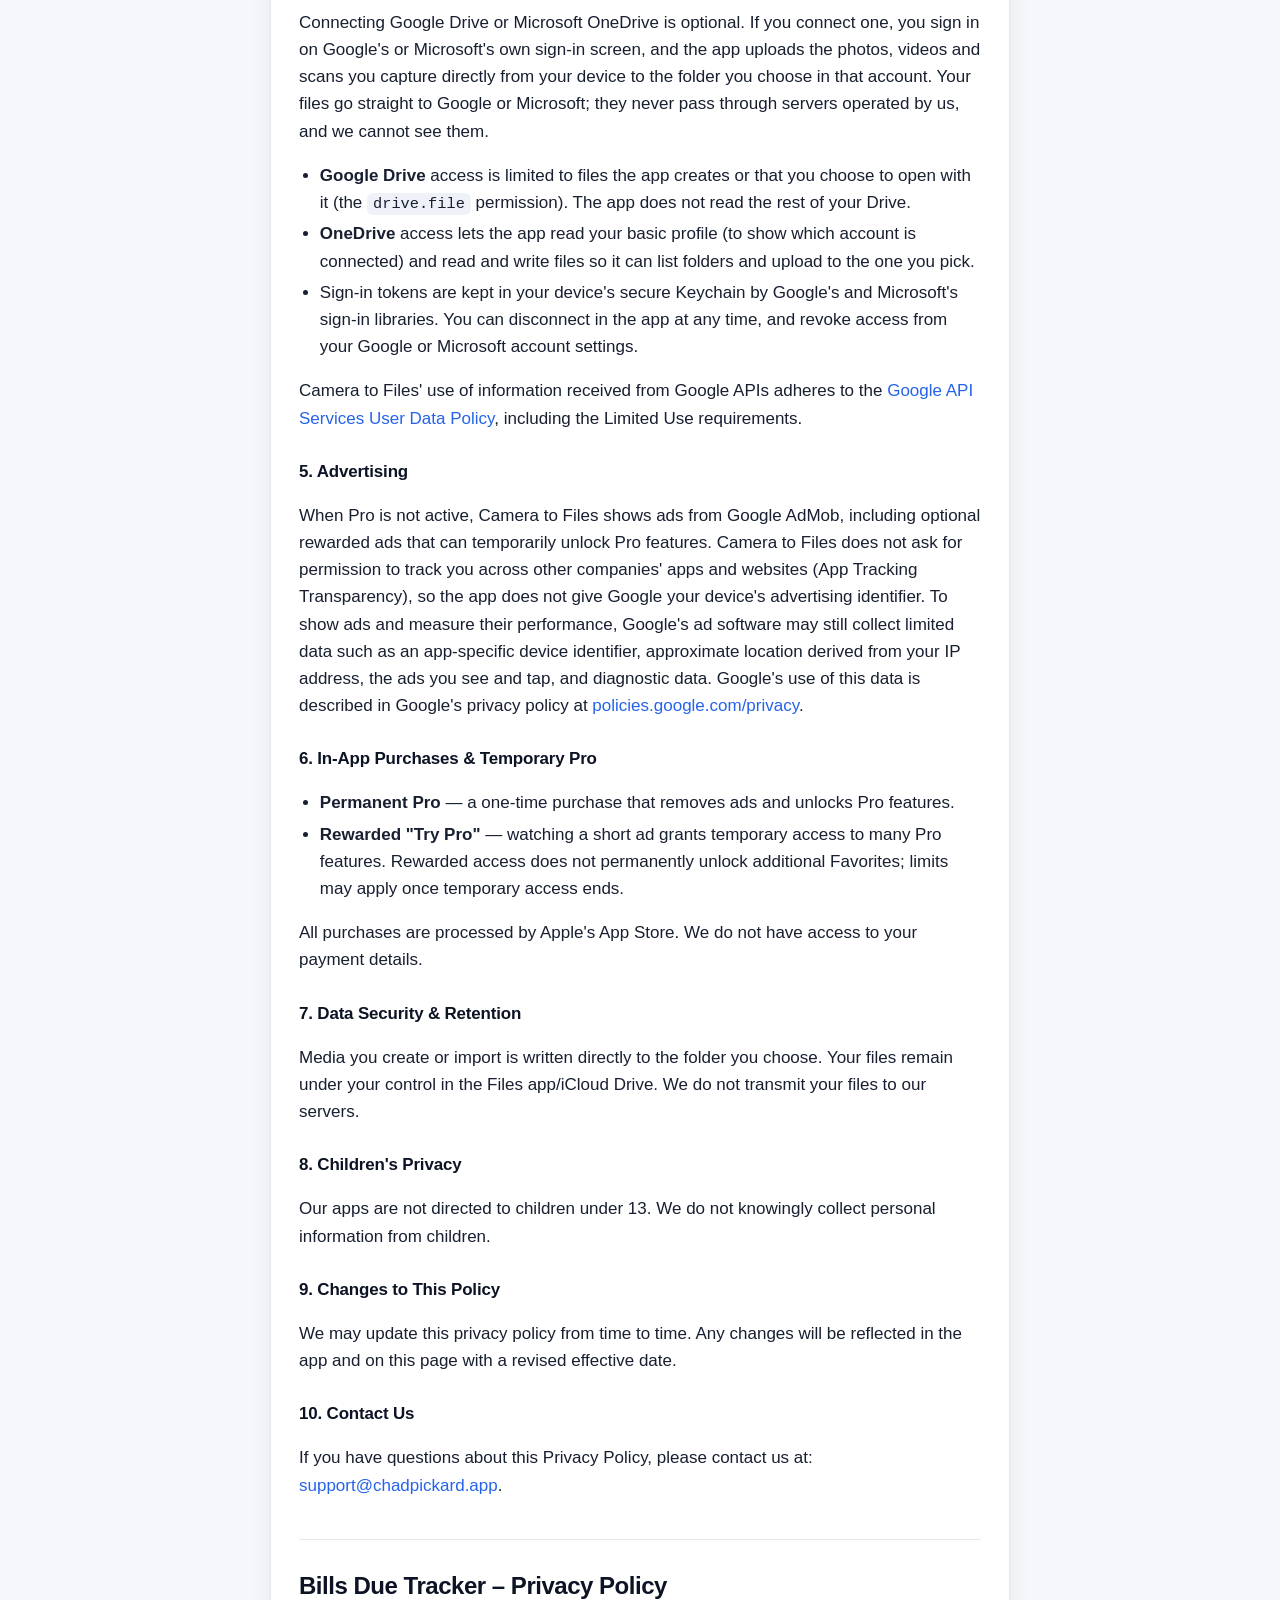
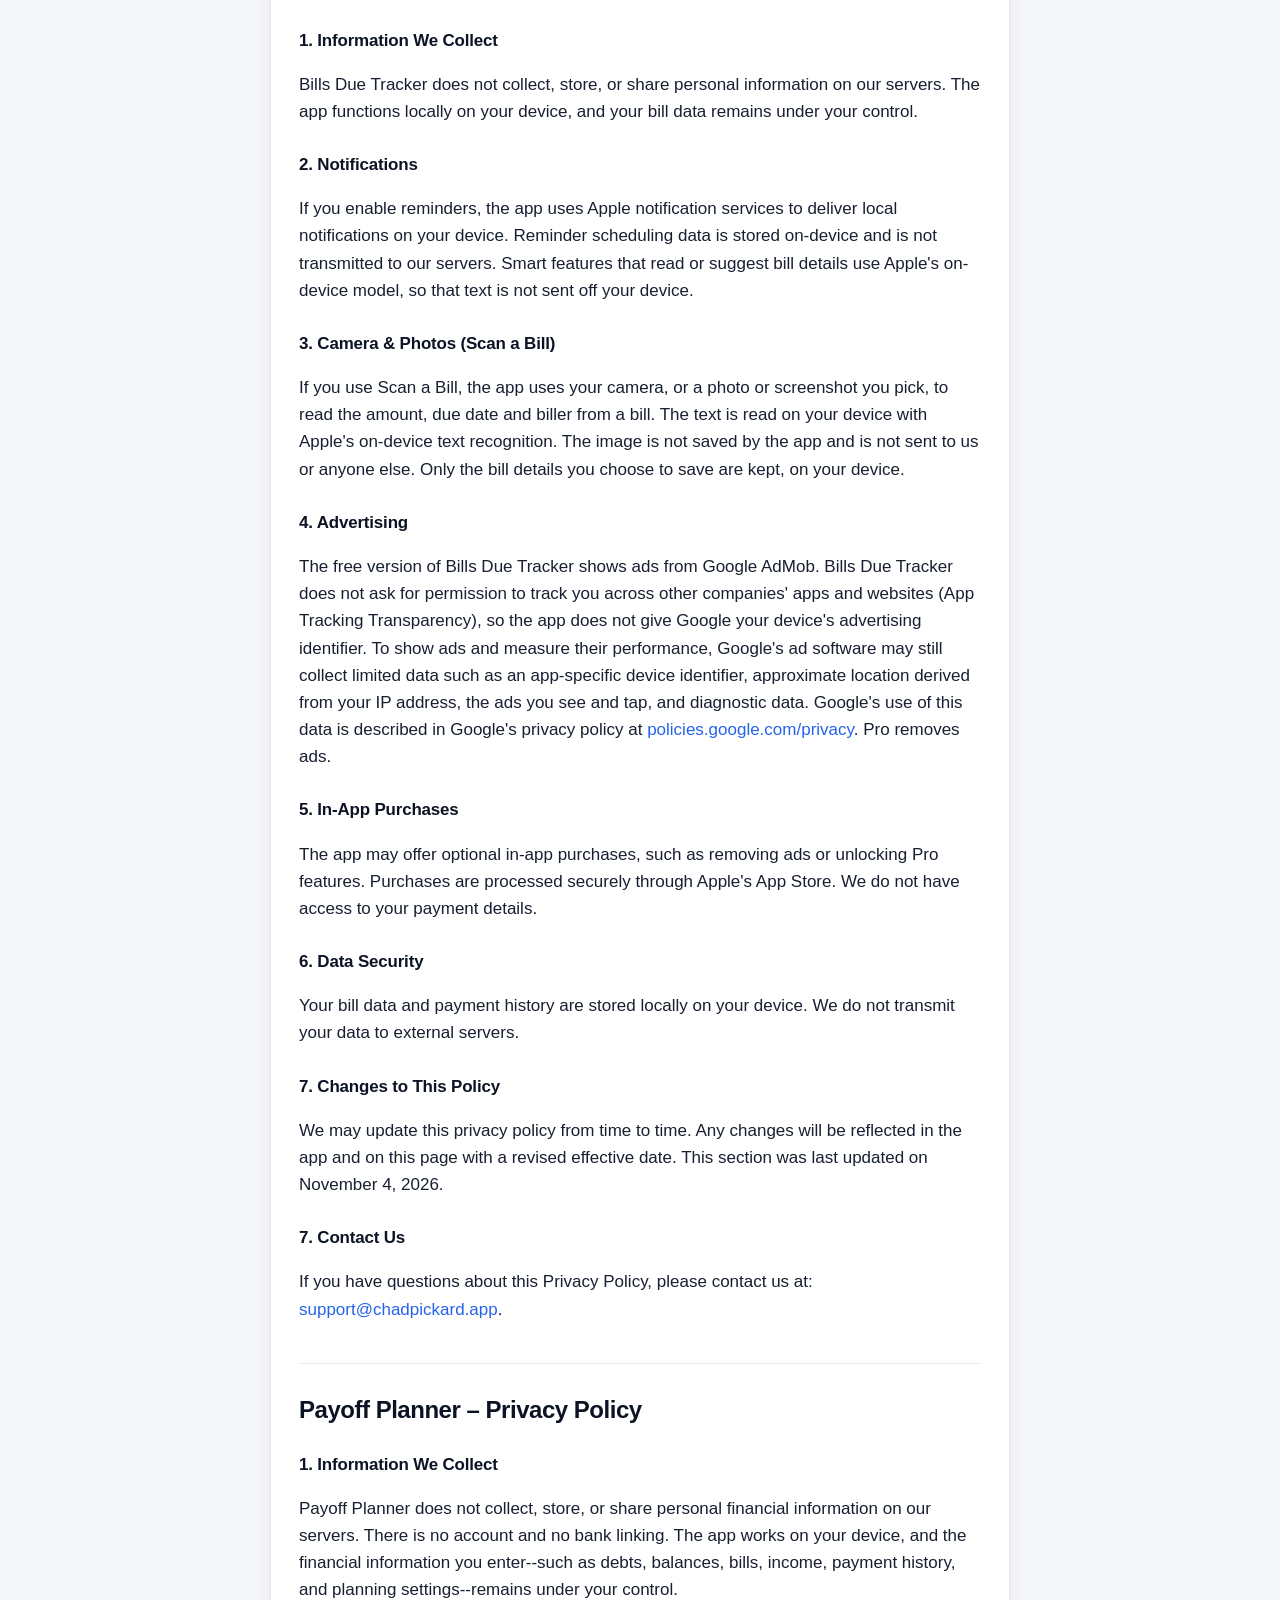
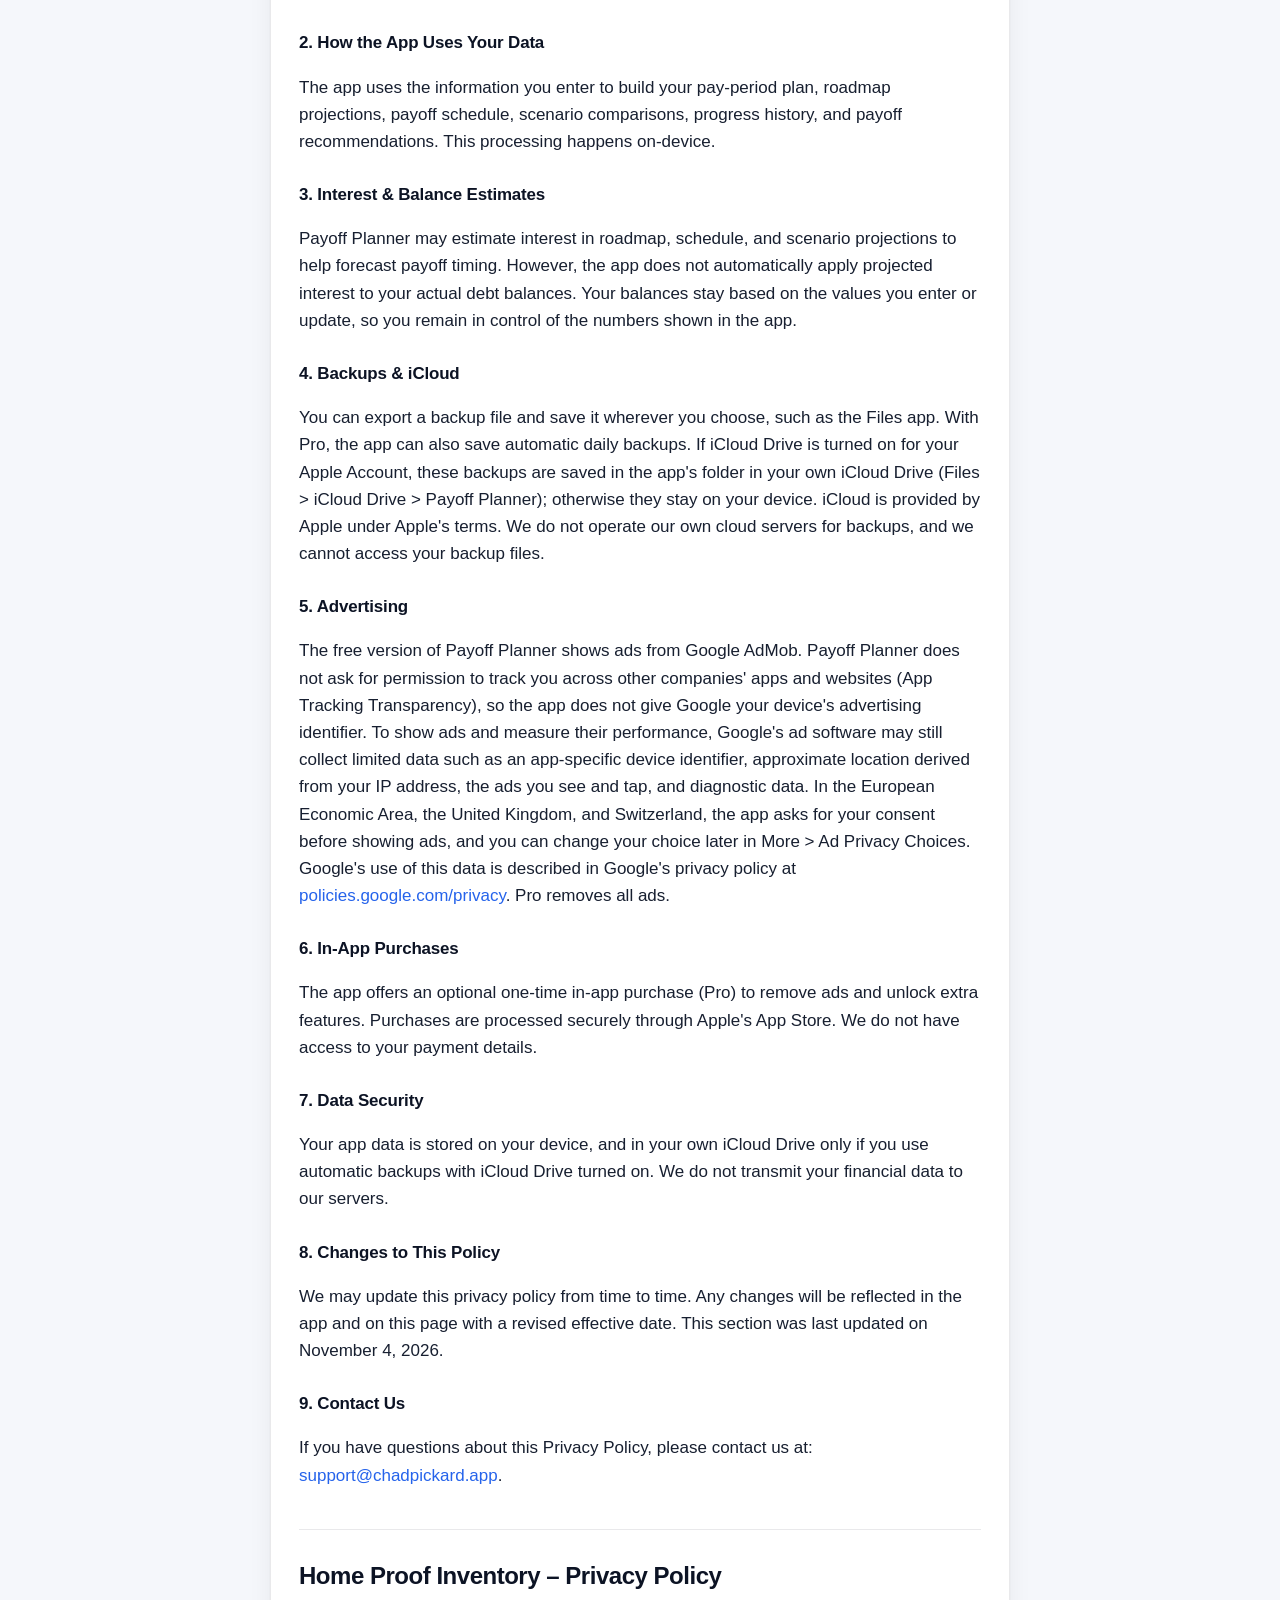
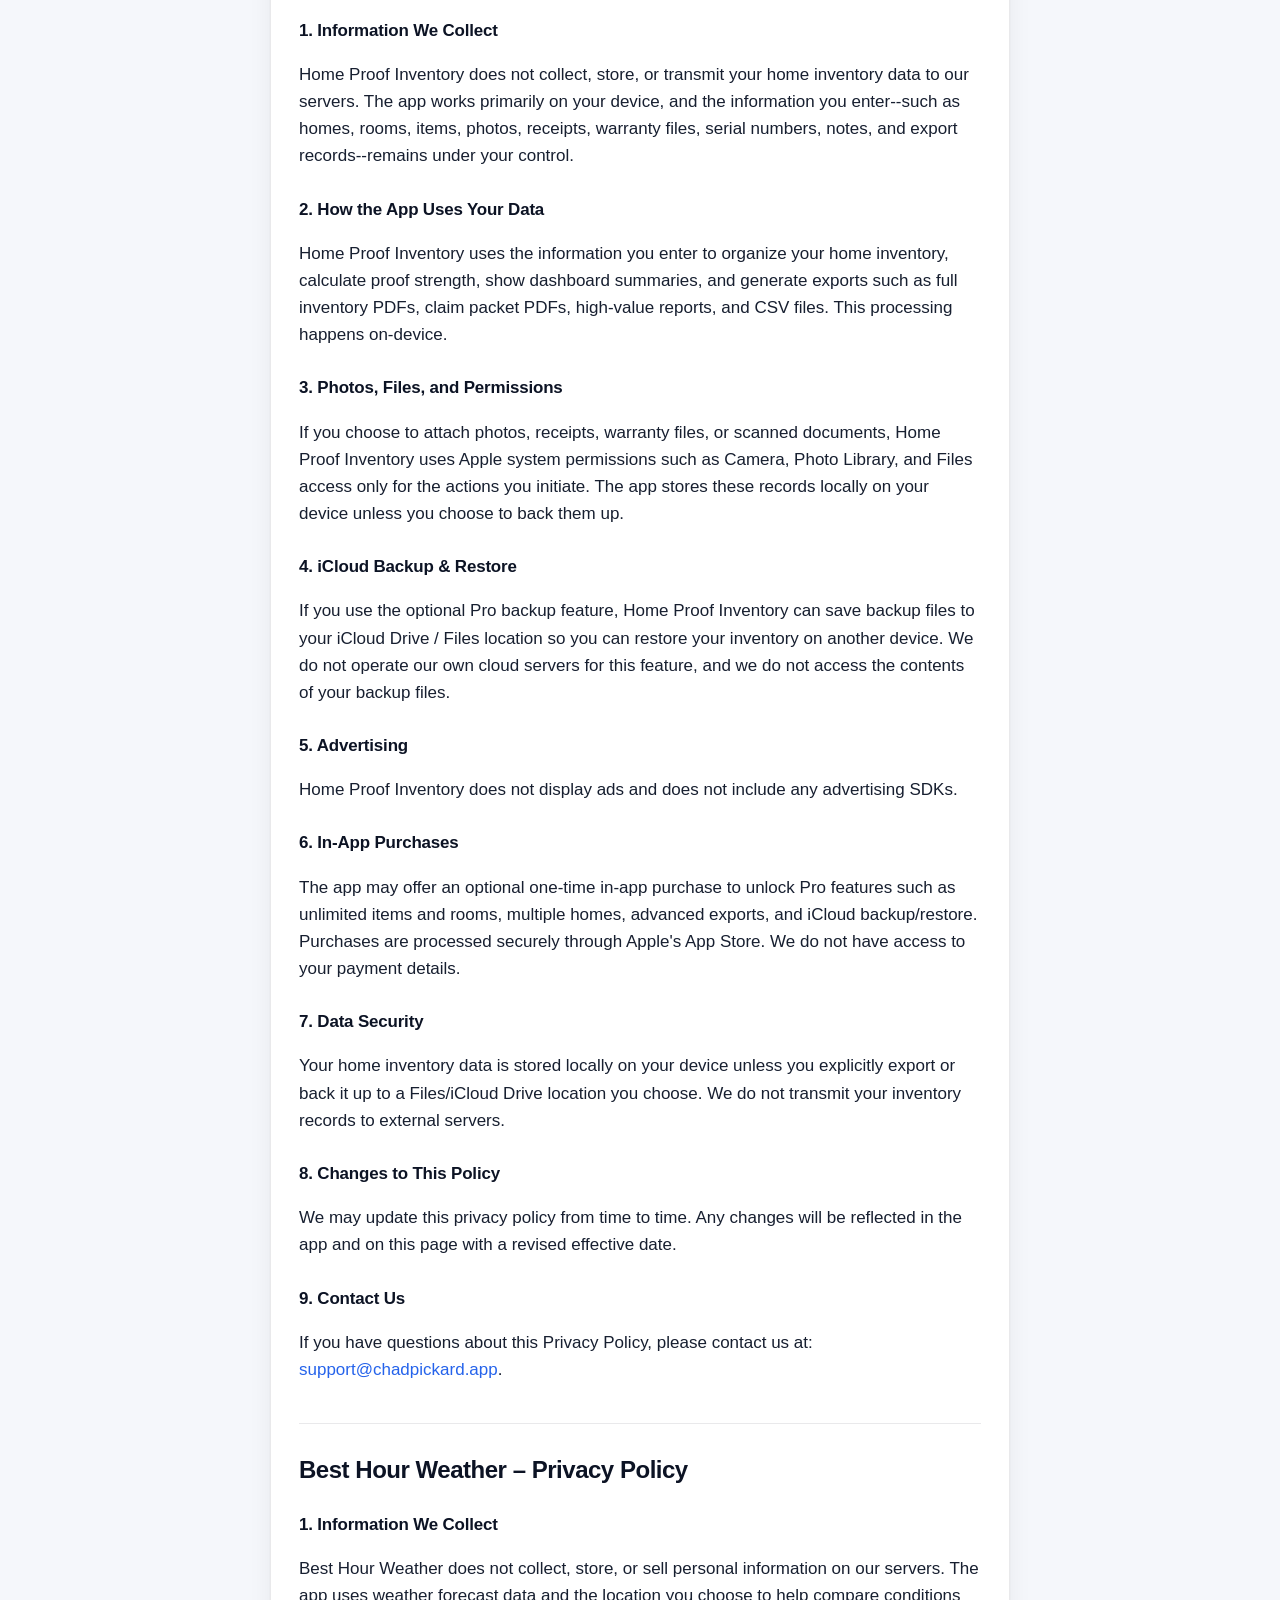
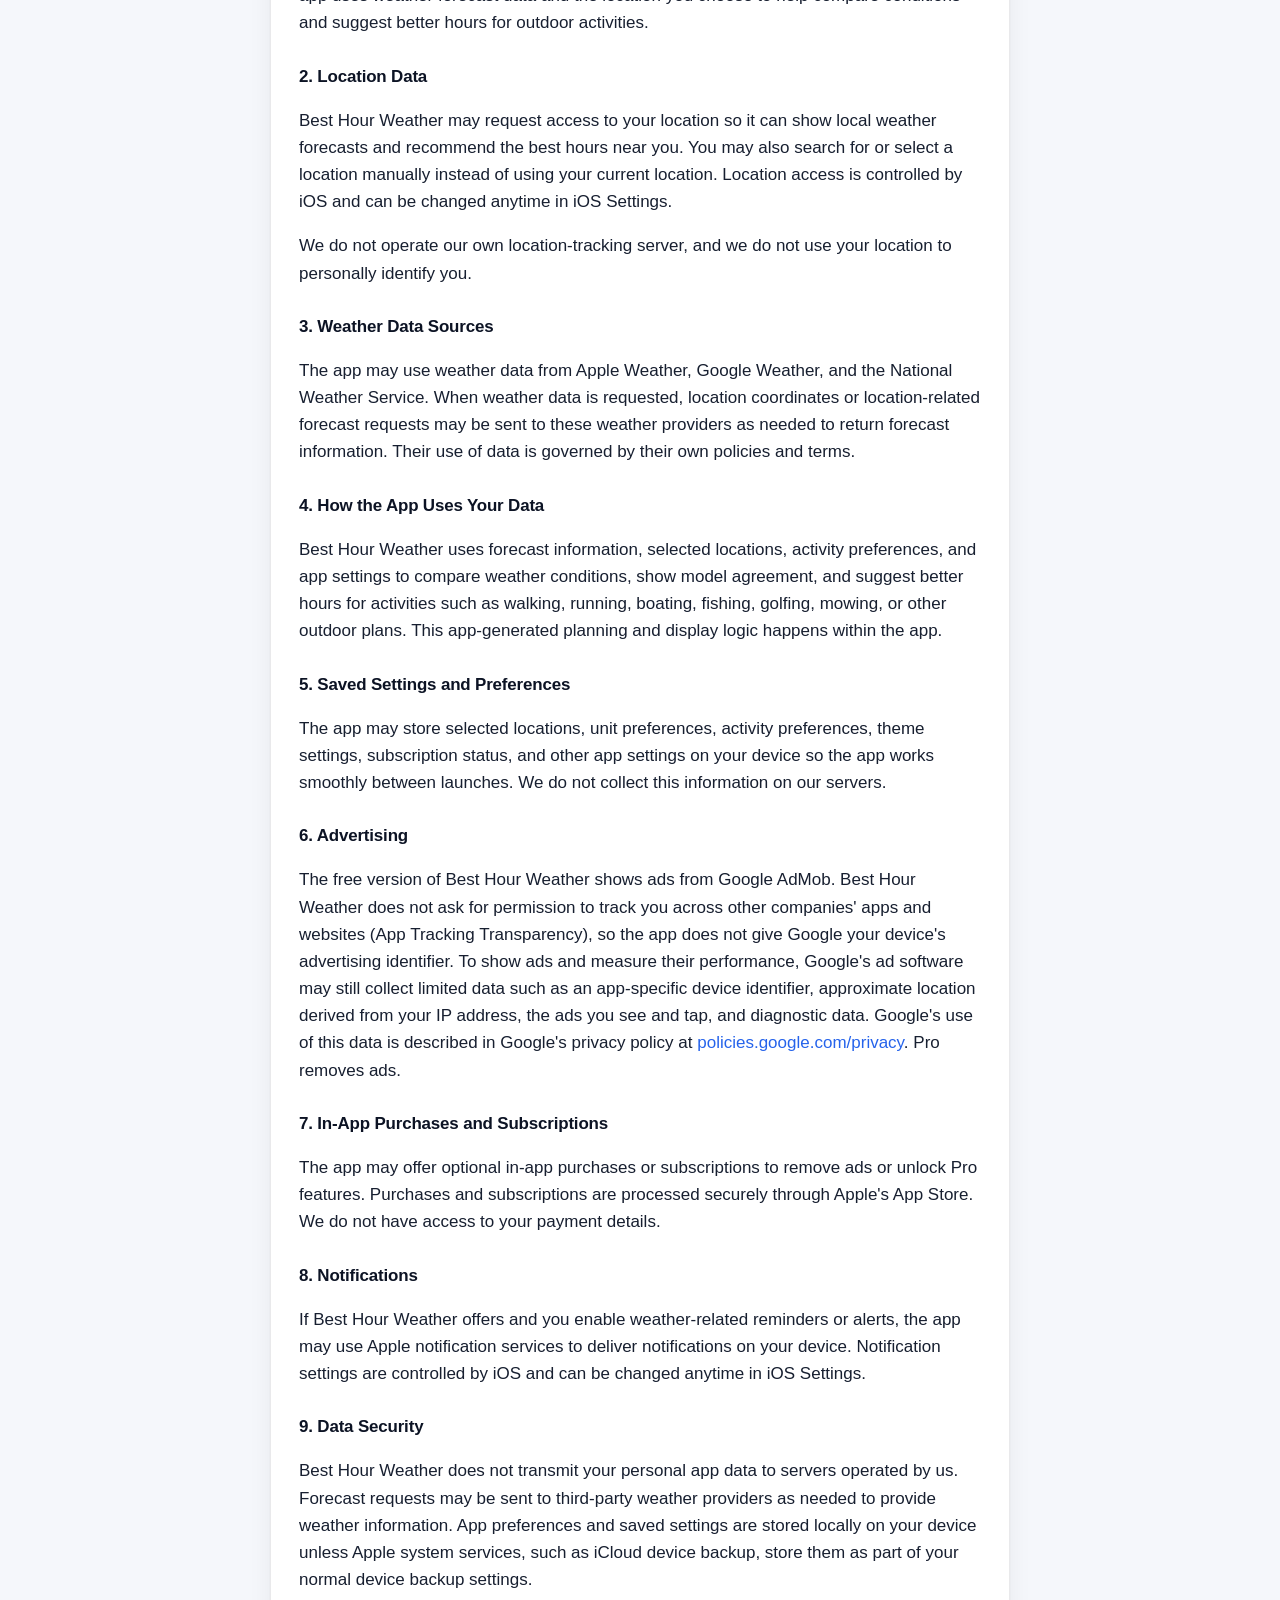
==== commit a0c7c2d7: "Privacy: smoother wording for the Camera to Files location line Co-Authored-By: Claude Opus 5.5 <nor" ====
--- a/privacy-policy.html
+++ b/privacy-policy.html
@@ -209,7 +209,7 @@
     <li><strong>Microphone</strong> — record audio with video, if video mode is used.</li>
     <li><strong>Photo Library</strong> — optional, used only when you choose Batch Import to copy selected photos into your target Files folder.</li>
     <li><strong>Files/Storage</strong> — write media to your selected folder using security-scoped bookmarks. The app does not read other folders without your selection.</li>
-    <li><strong>Location</strong> — optional, if enabled, only used while the camera is open, when you turn on Include GPS or a location photo stamp. Location can be saved in the photo's EXIF metadata, in file names, or drawn onto the photo as a stamp. To show a street address on a stamp, the app uses Apple's location service to look up the address for your coordinates; nothing is sent to us. You can change this anytime in iOS Settings.</li>
+    <li><strong>Location</strong> — optional. Used only while the camera is open, and only if you turn on Include GPS or a location photo stamp. Location can be saved in the photo's EXIF metadata, in file names, or drawn onto the photo as a stamp. To show a street address on a stamp, the app uses Apple's location service to look up the address for your coordinates; nothing is sent to us. You can change this anytime in iOS Settings.</li>
   </ul>
 
   <h3>3. On-Device Processing</h3>
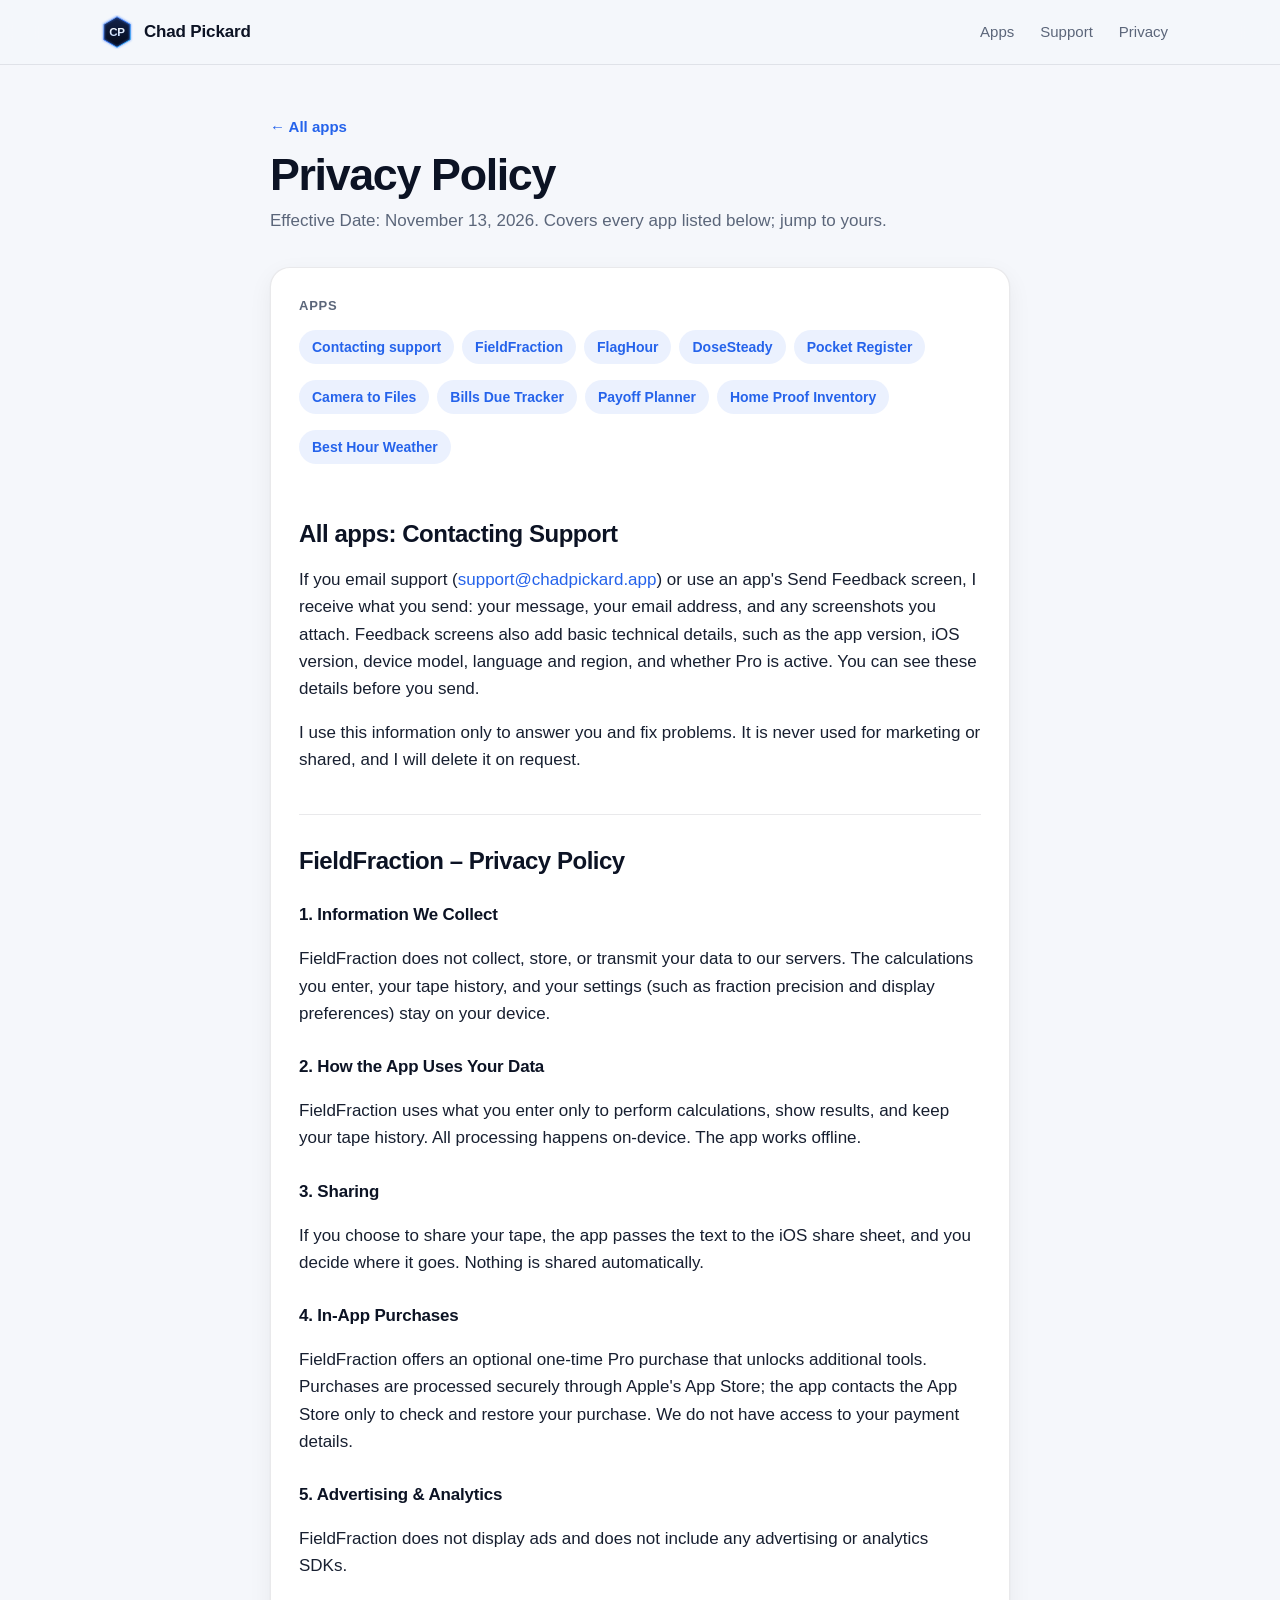
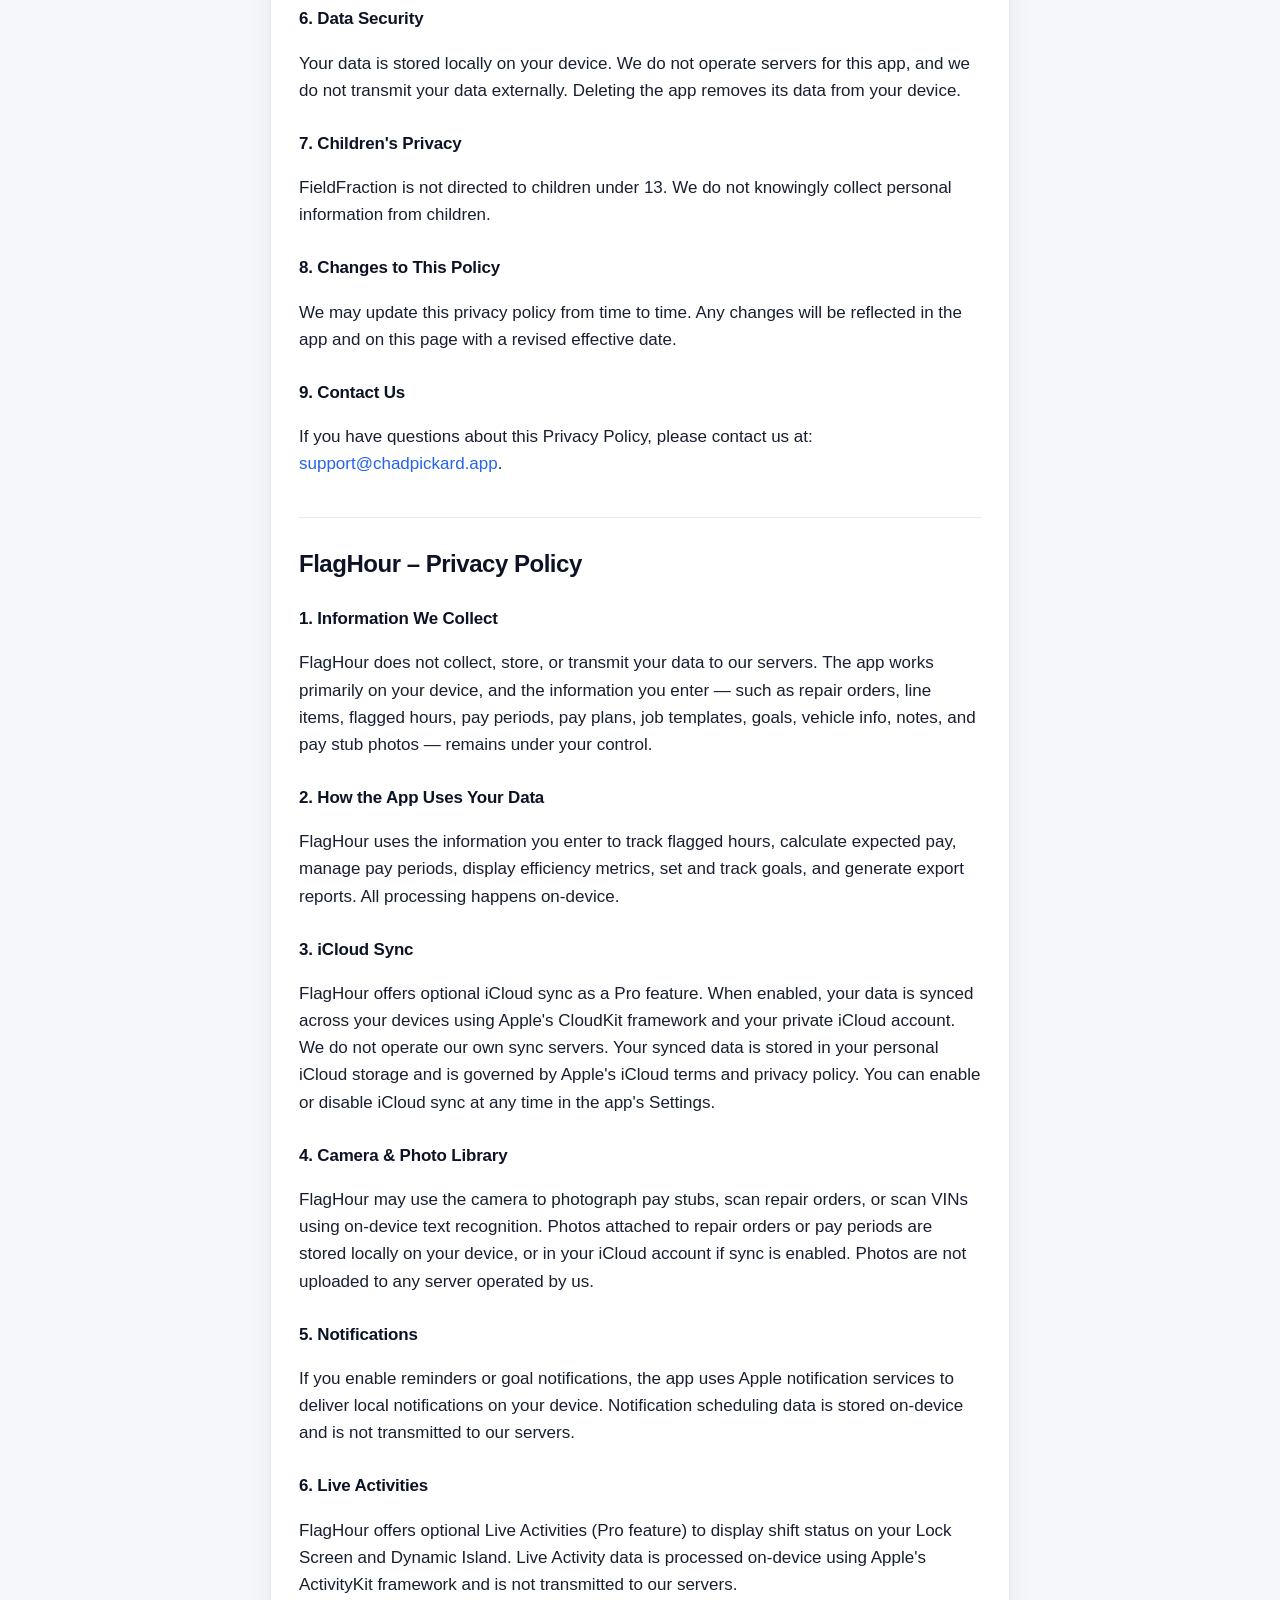
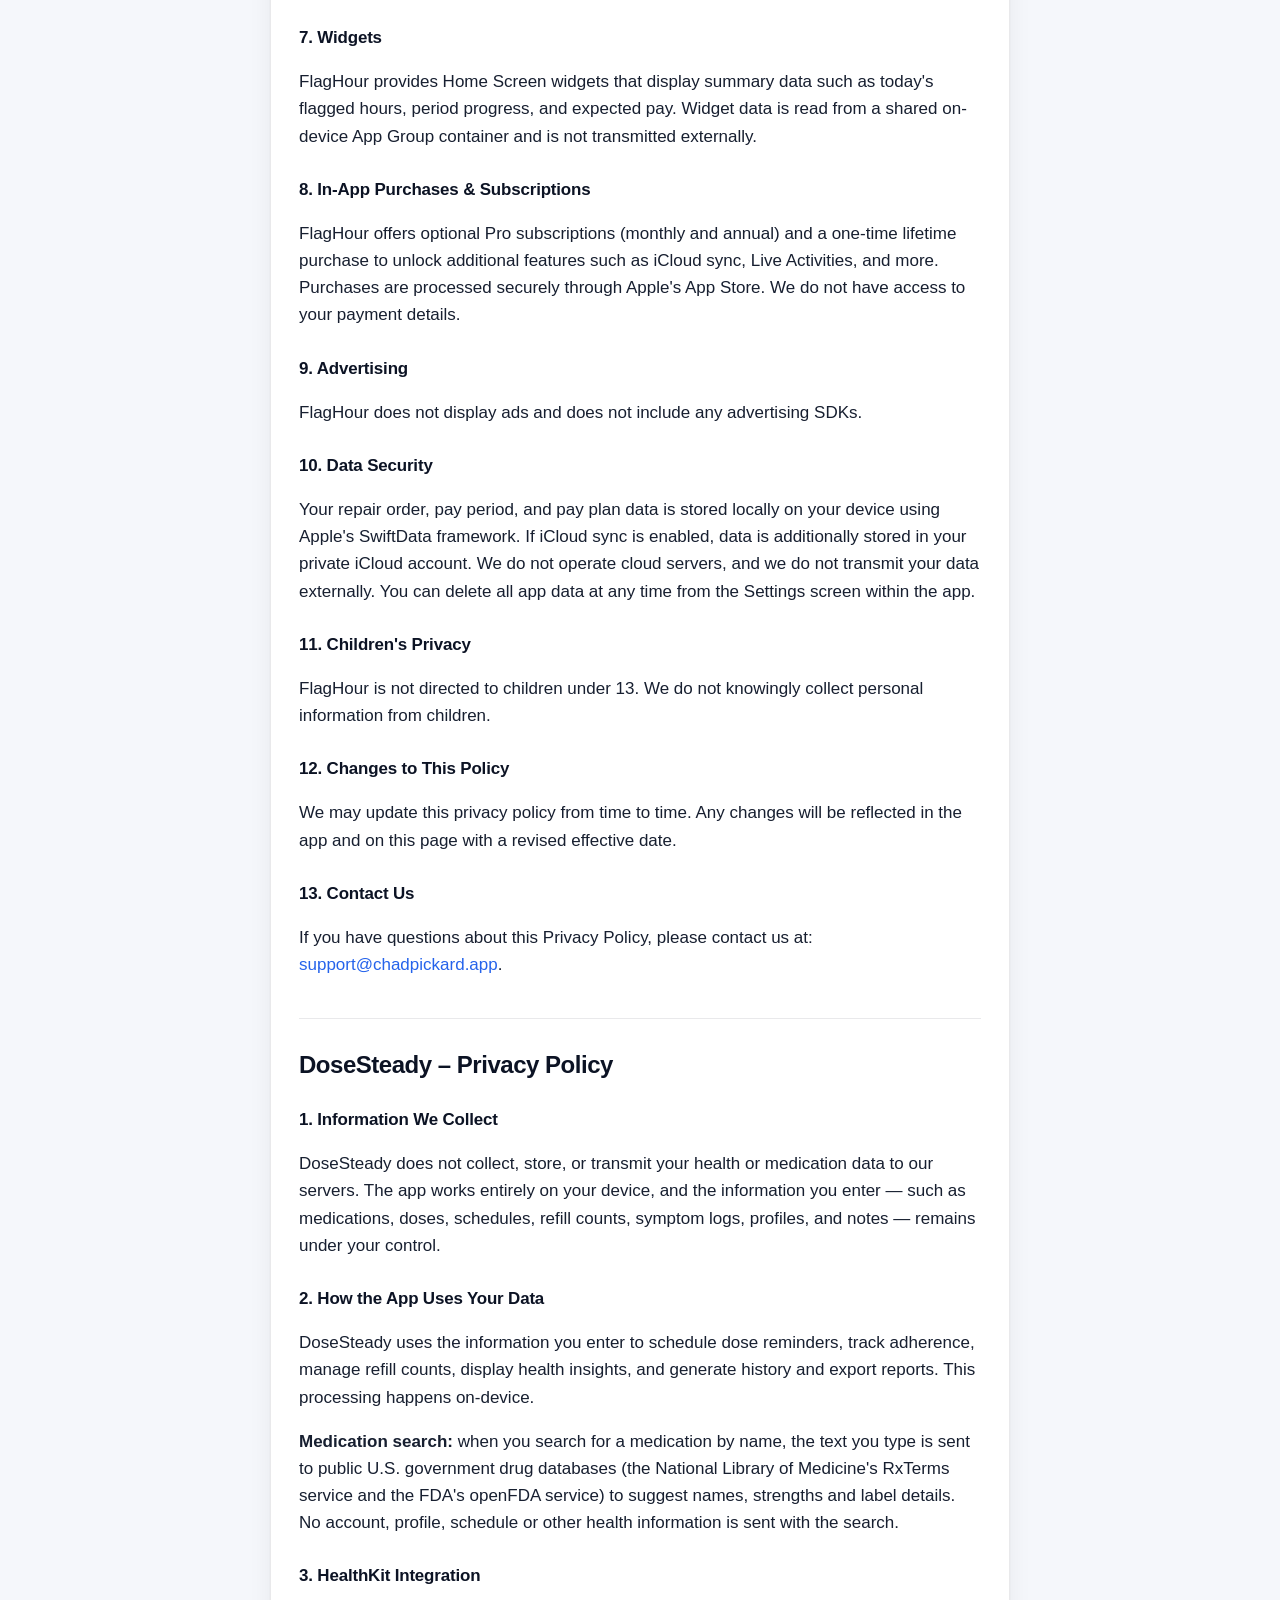
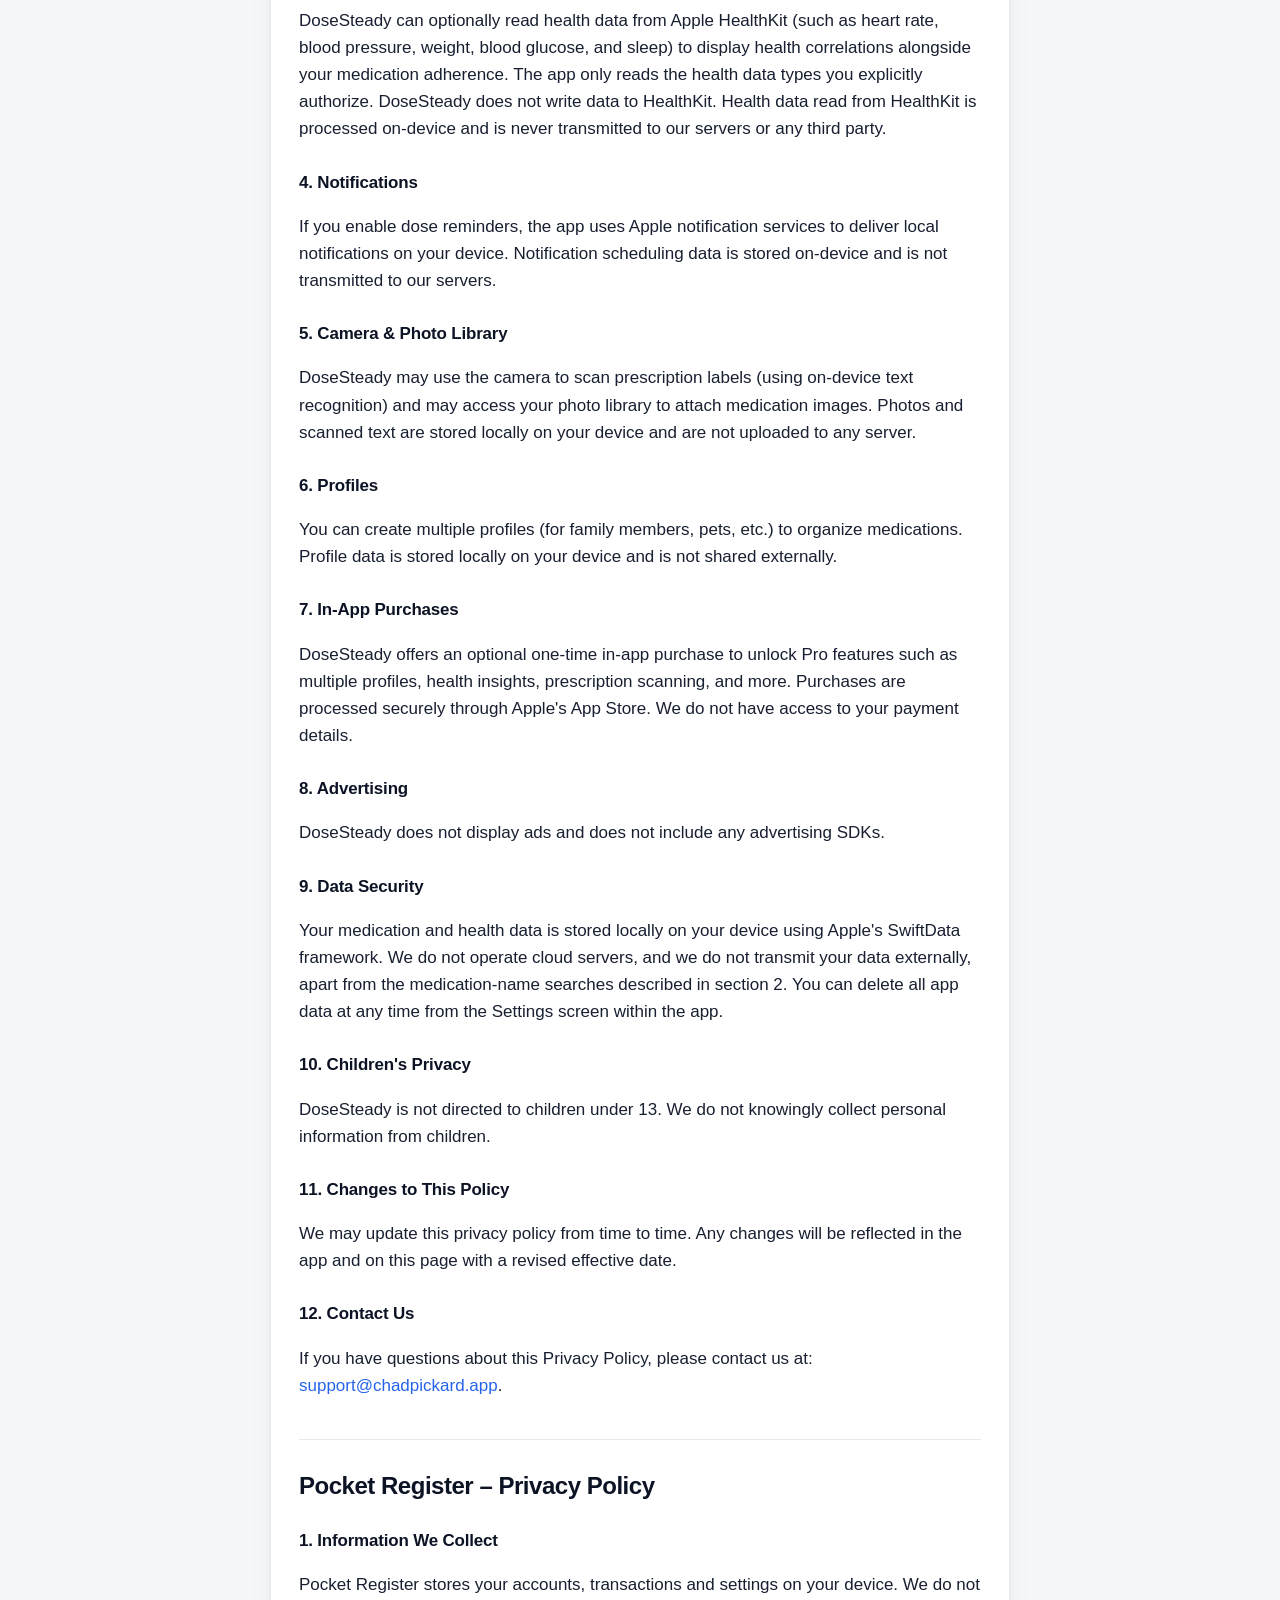
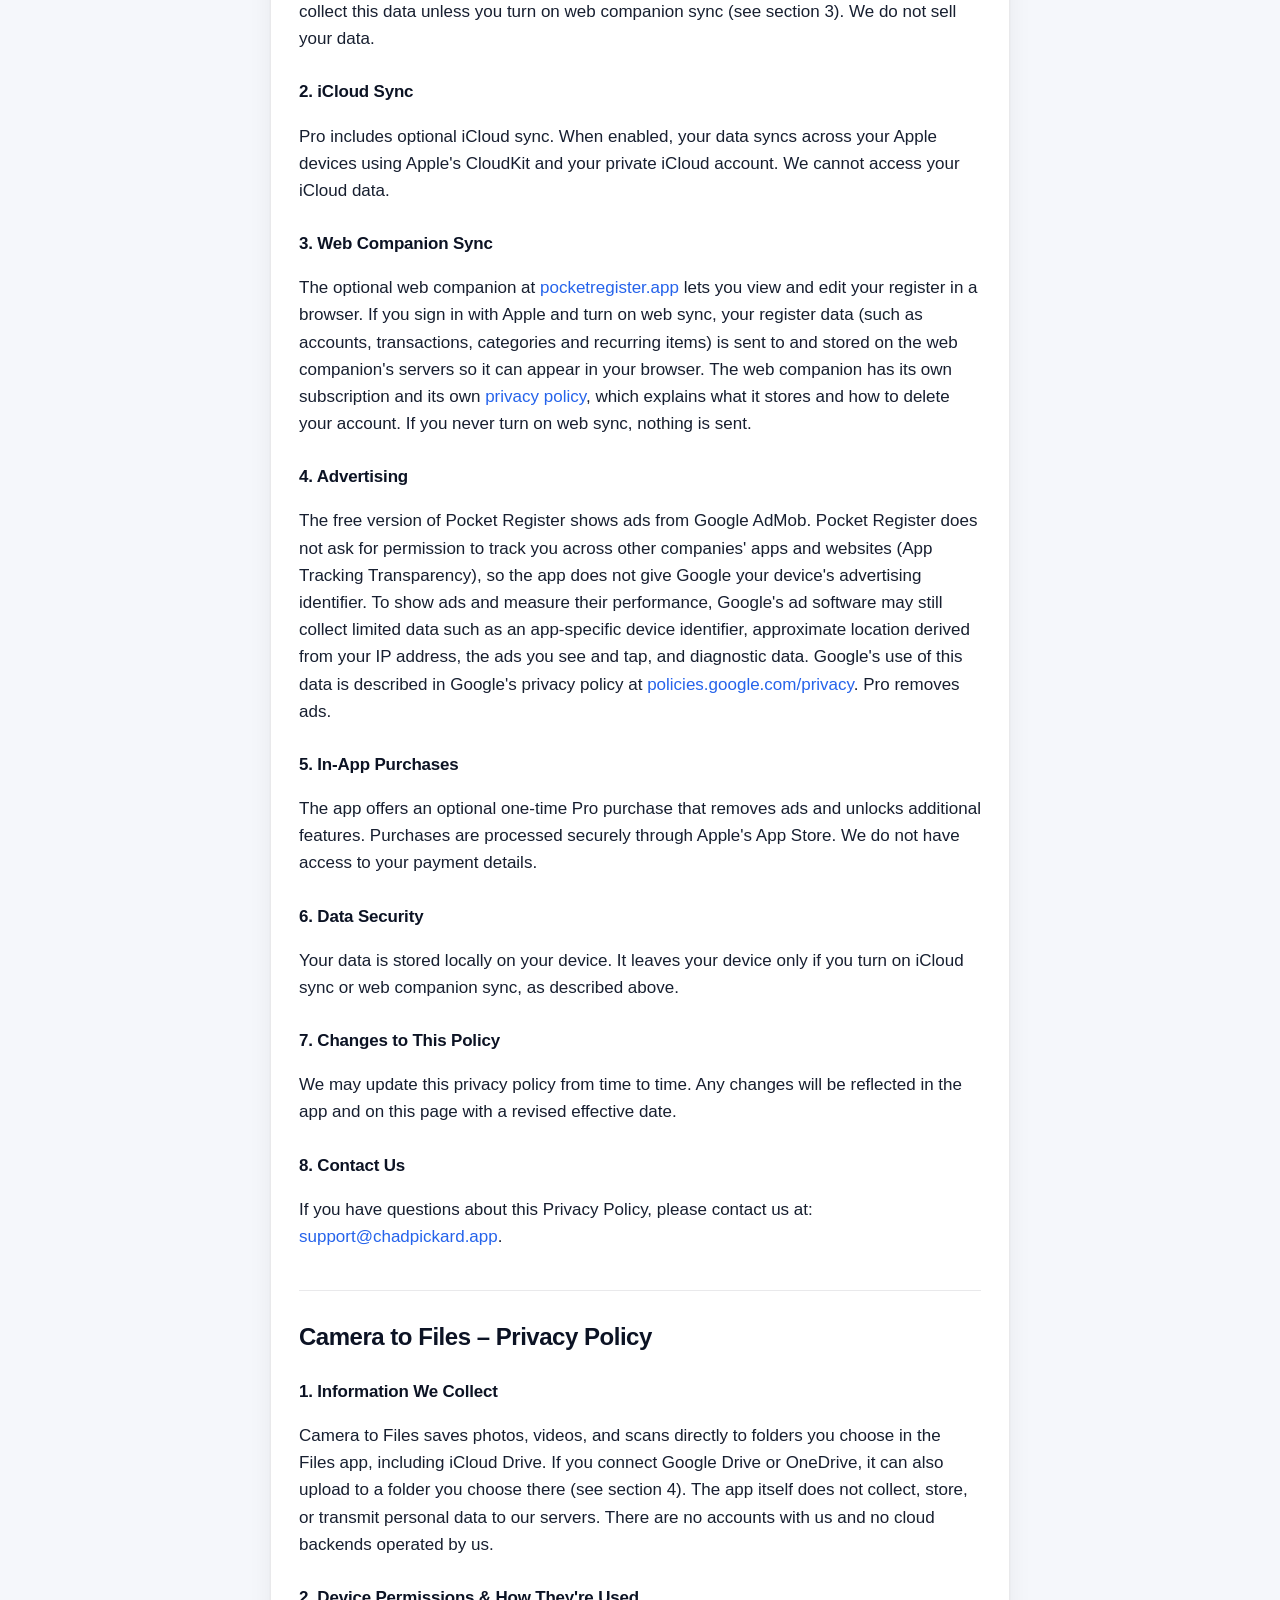
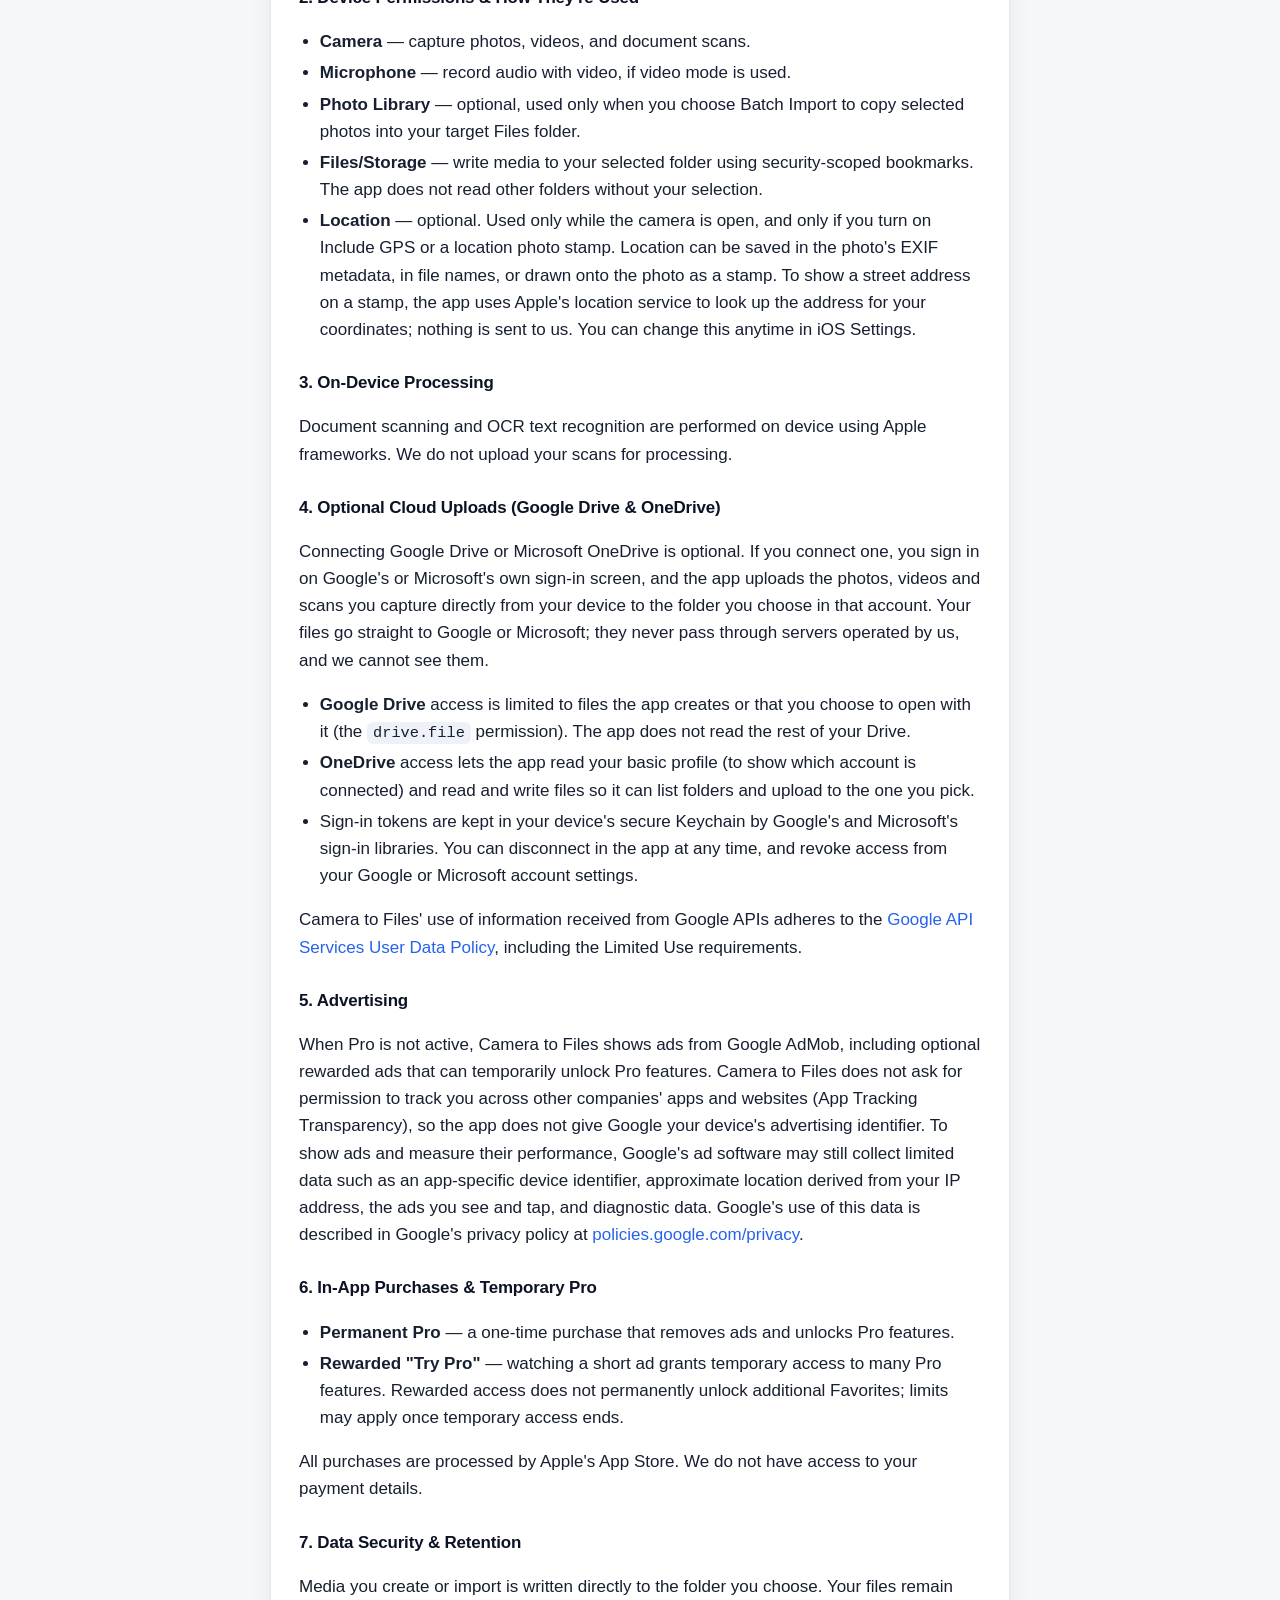
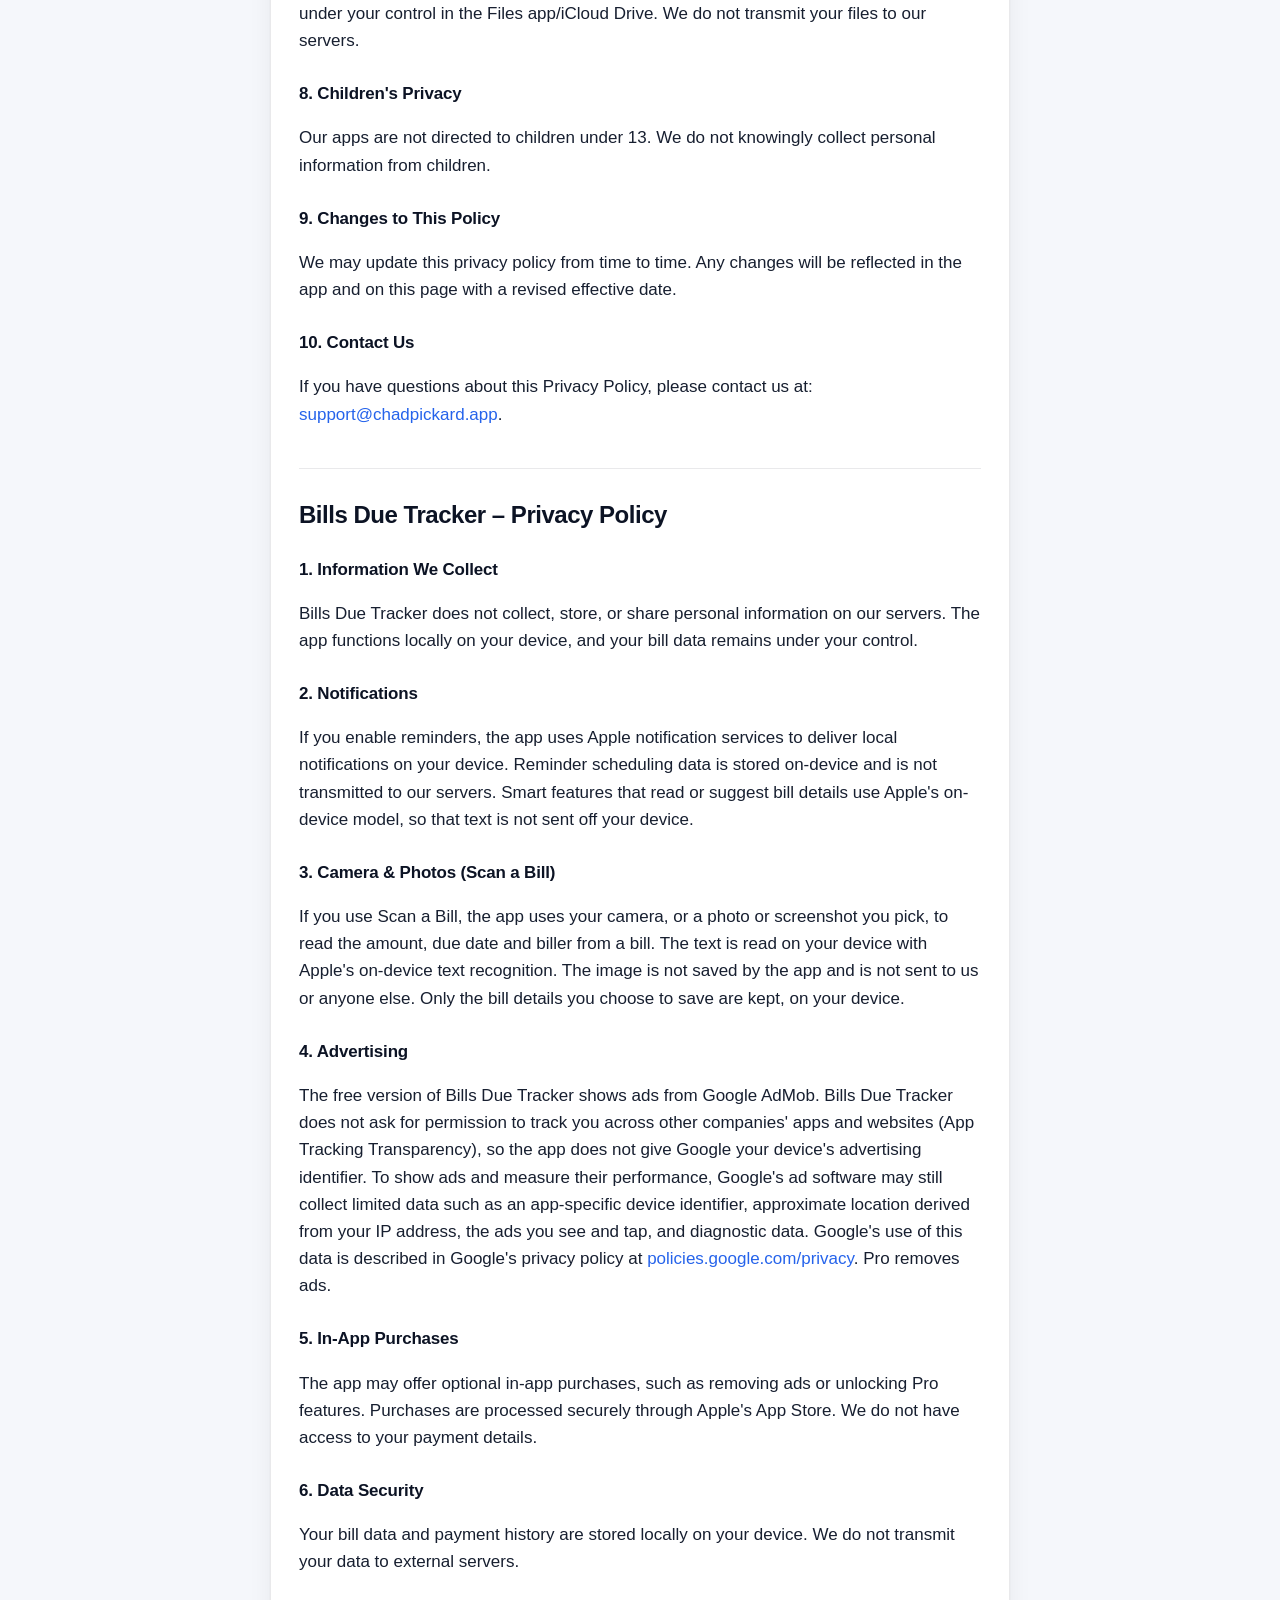
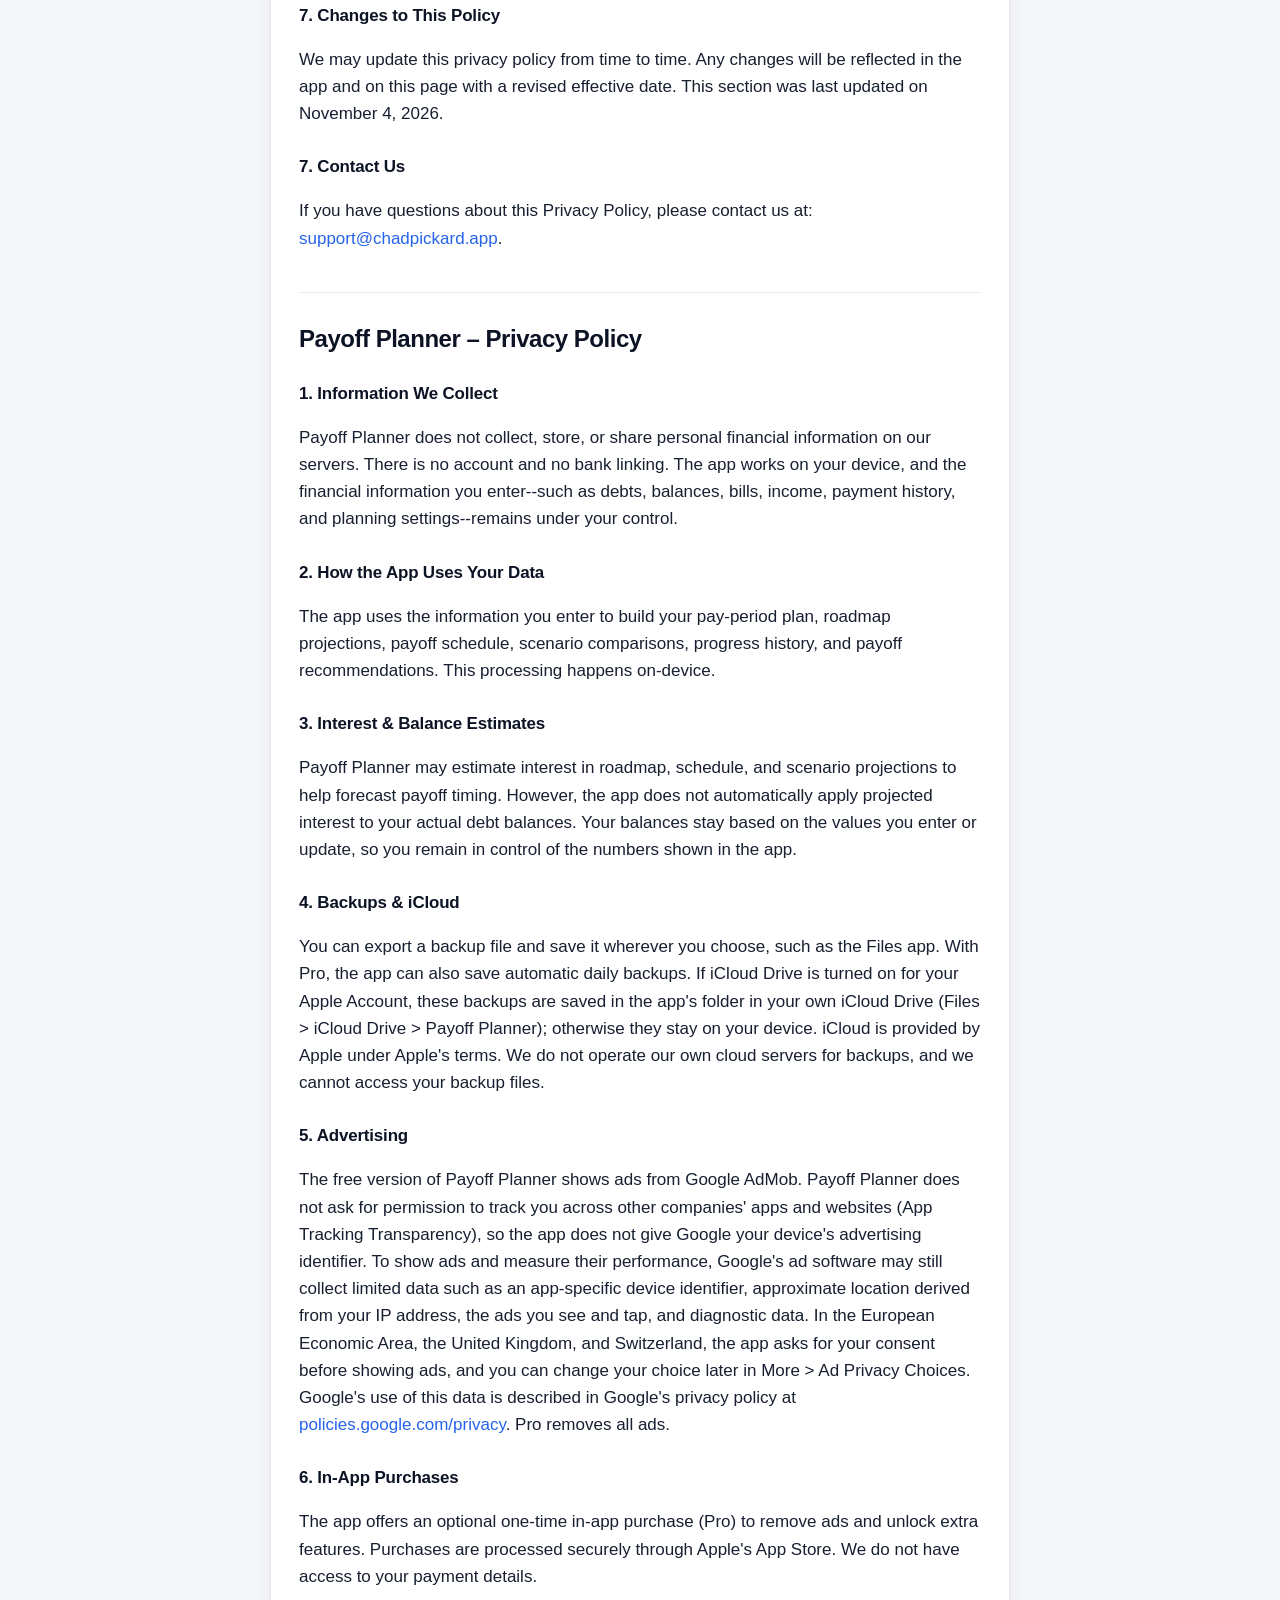
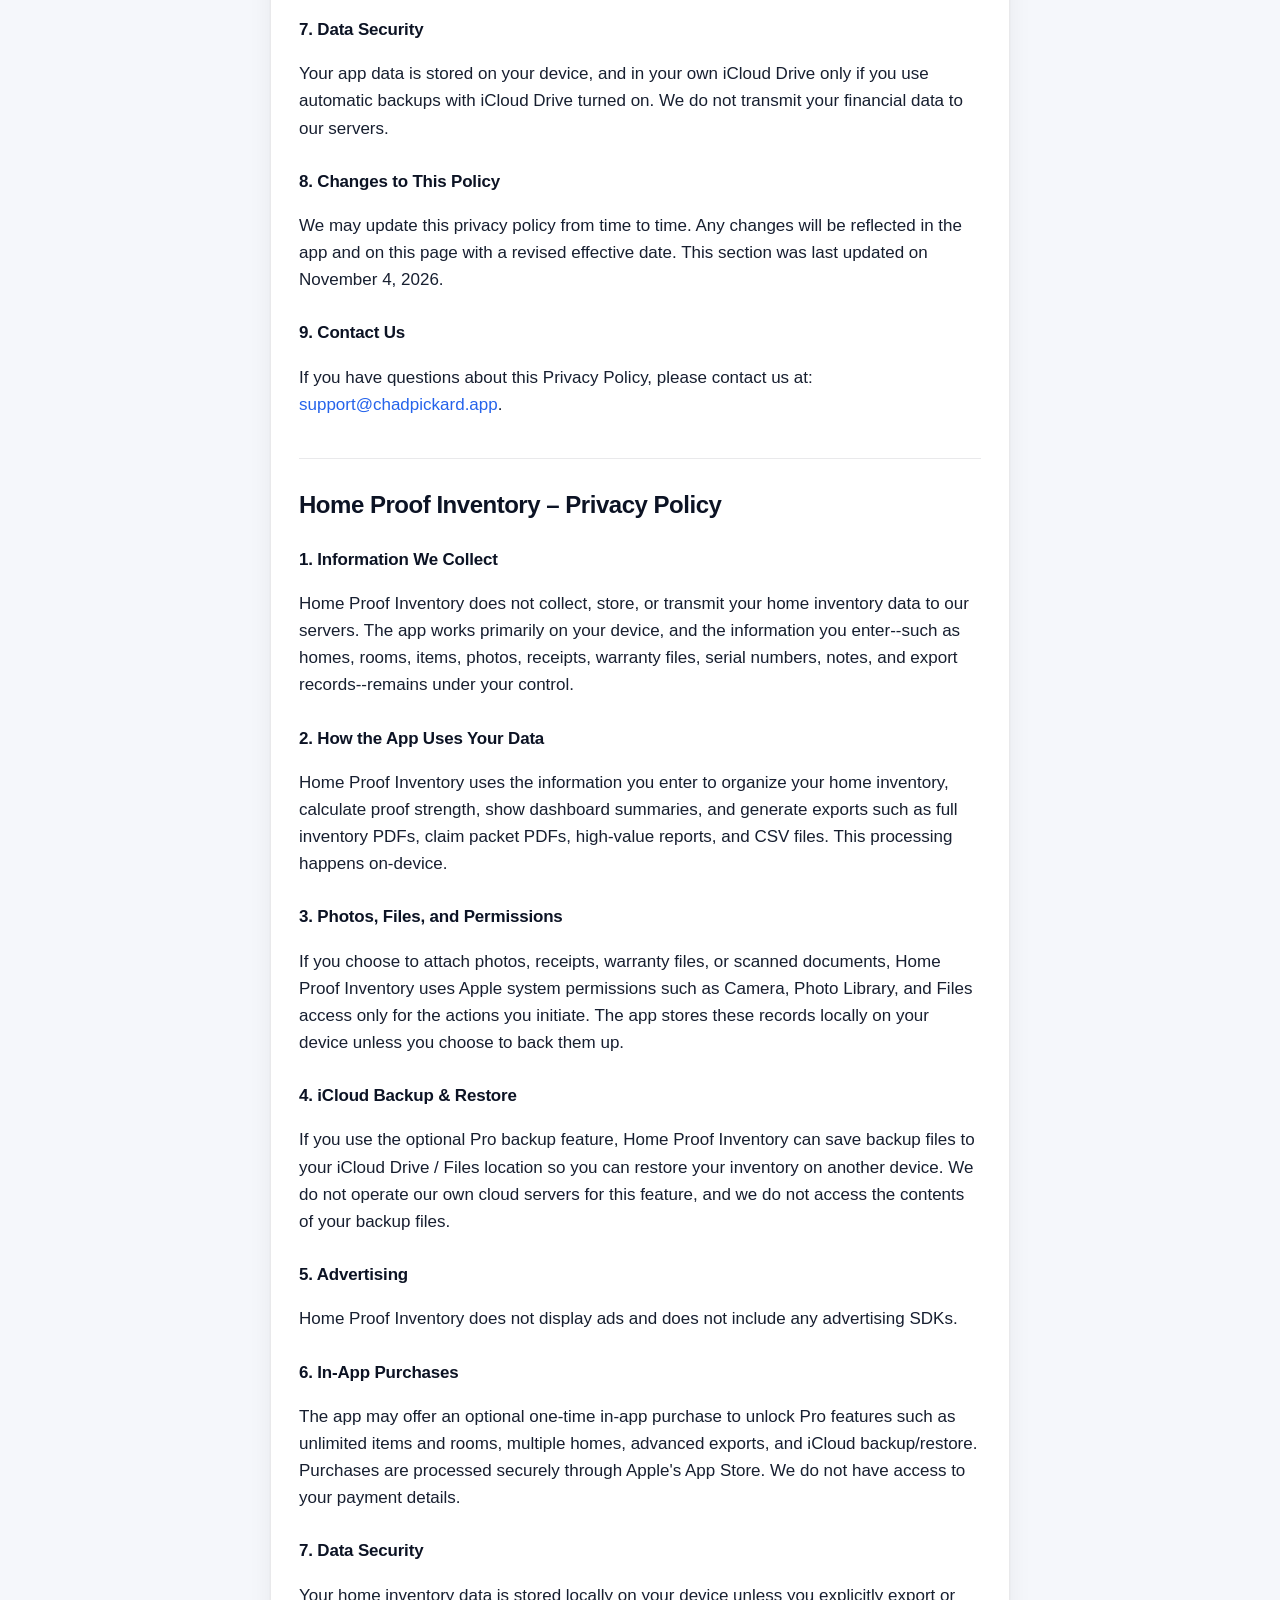
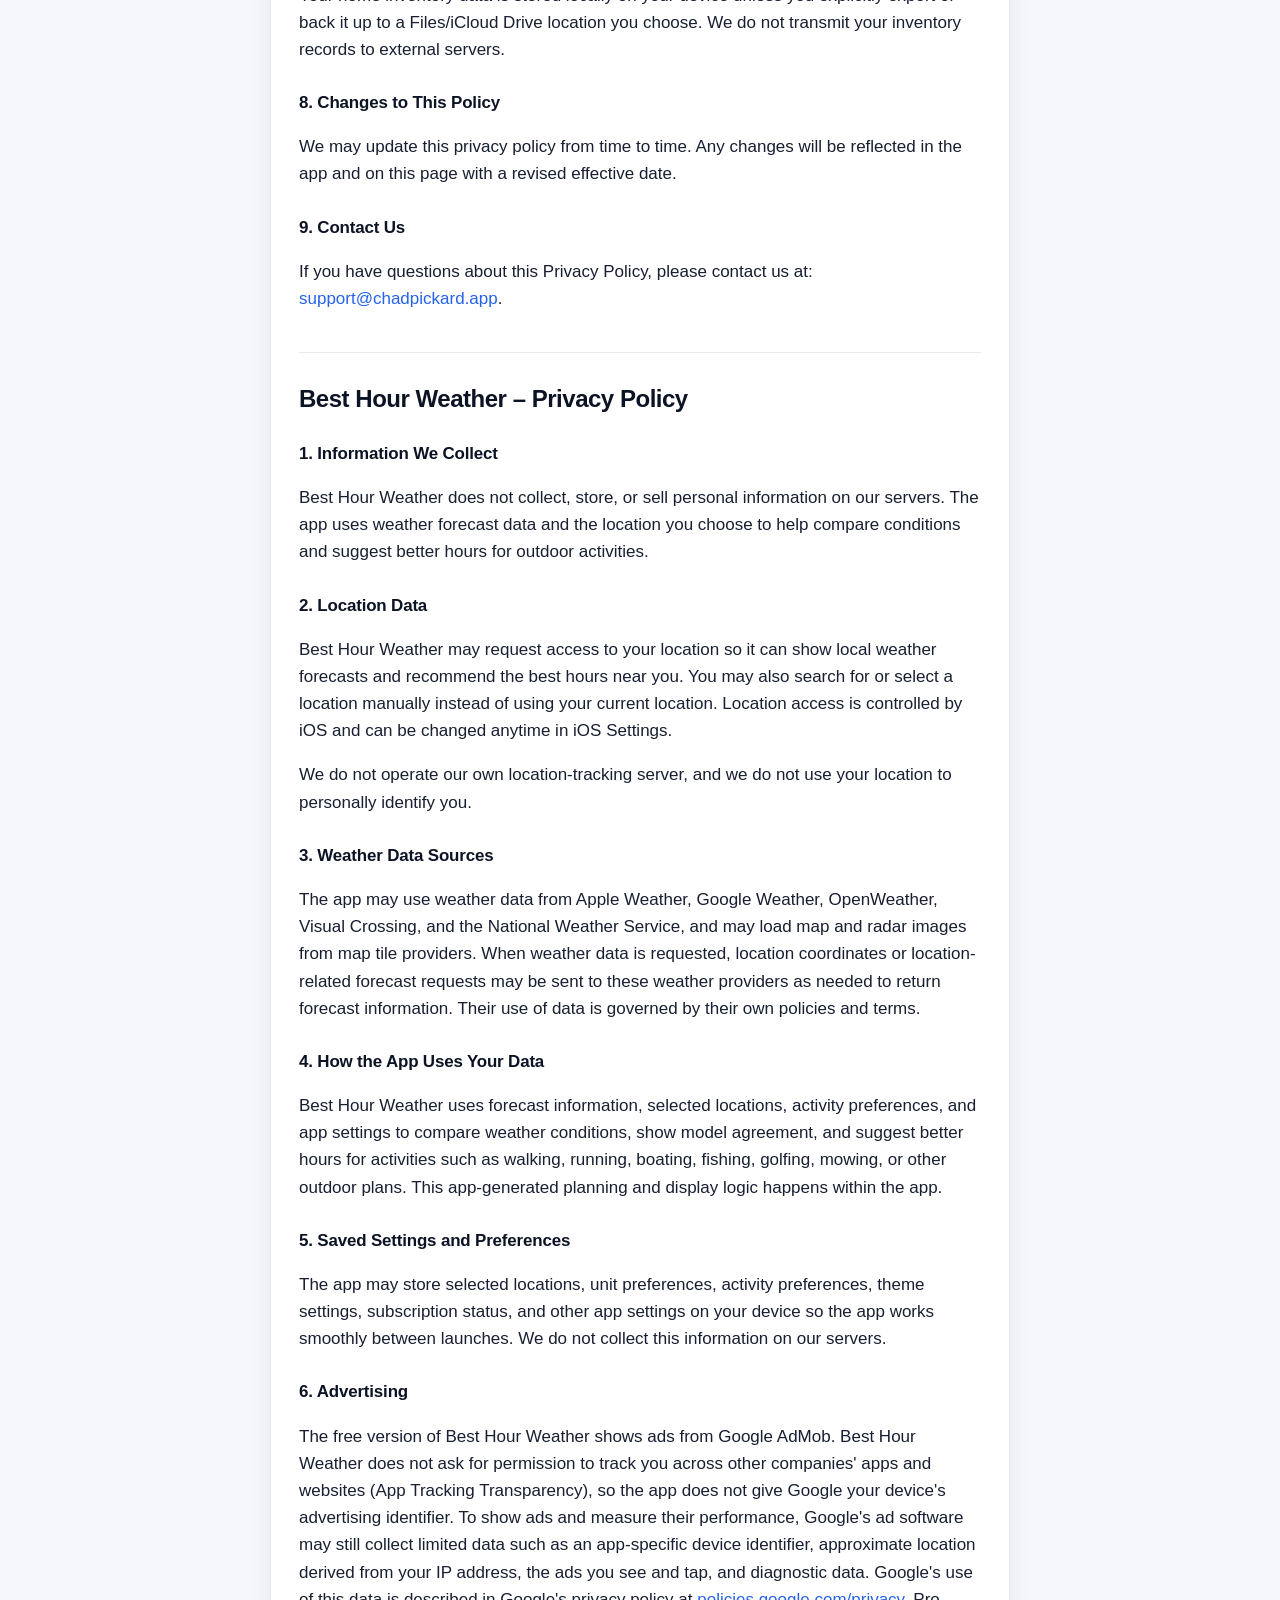
==== commit a7c85b8b: "FieldFraction is live; current app details and privacy wording - FieldFraction card and help: App St" ====
--- a/privacy-policy.html
+++ b/privacy-policy.html
@@ -27,12 +27,13 @@
   <div class="doc-head">
     <a class="back" href="./">&larr; All apps</a>
     <h1>Privacy Policy</h1>
-    <p>Effective Date: November 4, 2026. Covers every app listed below; jump to yours.</p>
+    <p>Effective Date: November 13, 2026. Covers every app listed below; jump to yours.</p>
   </div>
   <div class="prose">
   <nav class="doc-nav" aria-label="Apps">
     <strong>Apps</strong>
     <ul>
+      <li><a href="#contacting-support">Contacting support</a></li>
       <li><a href="#fieldfraction">FieldFraction</a></li>
       <li><a href="#flaghour">FlagHour</a></li>
       <li><a href="#dosesteady">DoseSteady</a></li>
@@ -47,6 +48,10 @@
 
   
 
+  <h2 id="contacting-support">All apps: Contacting Support</h2>
+  <p>If you email support (<a href="mailto:support@chadpickard.app">support@chadpickard.app</a>) or use an app's Send Feedback screen, I receive what you send: your message, your email address, and any screenshots you attach. Feedback screens also add basic technical details, such as the app version, iOS version, device model, language and region, and whether Pro is active. You can see these details before you send.</p>
+  <p>I use this information only to answer you and fix problems. It is never used for marketing or shared, and I will delete it on request.</p>
+
   <!-- =================== FieldFraction =================== -->
   <h2 id="fieldfraction">FieldFraction – Privacy Policy</h2>
 
@@ -93,7 +98,7 @@
   <p>FlagHour offers optional iCloud sync as a Pro feature. When enabled, your data is synced across your devices using Apple's CloudKit framework and your private iCloud account. We do not operate our own sync servers. Your synced data is stored in your personal iCloud storage and is governed by Apple's iCloud terms and privacy policy. You can enable or disable iCloud sync at any time in the app's Settings.</p>
 
   <h3>4. Camera &amp; Photo Library</h3>
-  <p>FlagHour may use the camera to photograph pay stubs or scan VINs using on-device text recognition. Photos attached to repair orders or pay periods are stored locally on your device, or in your iCloud account if sync is enabled. Photos are not uploaded to any server operated by us.</p>
+  <p>FlagHour may use the camera to photograph pay stubs, scan repair orders, or scan VINs using on-device text recognition. Photos attached to repair orders or pay periods are stored locally on your device, or in your iCloud account if sync is enabled. Photos are not uploaded to any server operated by us.</p>
 
   <h3>5. Notifications</h3>
   <p>If you enable reminders or goal notifications, the app uses Apple notification services to deliver local notifications on your device. Notification scheduling data is stored on-device and is not transmitted to our servers.</p>
@@ -132,7 +137,8 @@
   <p>DoseSteady does not collect, store, or transmit your health or medication data to our servers. The app works entirely on your device, and the information you enter — such as medications, doses, schedules, refill counts, symptom logs, profiles, and notes — remains under your control.</p>
 
   <h3>2. How the App Uses Your Data</h3>
-  <p>DoseSteady uses the information you enter to schedule dose reminders, track adherence, manage refill counts, display health insights, and generate history and export reports. All processing happens on-device.</p>
+  <p>DoseSteady uses the information you enter to schedule dose reminders, track adherence, manage refill counts, display health insights, and generate history and export reports. This processing happens on-device.</p>
+  <p><strong>Medication search:</strong> when you search for a medication by name, the text you type is sent to public U.S. government drug databases (the National Library of Medicine's RxTerms service and the FDA's openFDA service) to suggest names, strengths and label details. No account, profile, schedule or other health information is sent with the search.</p>
 
   <h3>3. HealthKit Integration</h3>
   <p>DoseSteady can optionally read health data from Apple HealthKit (such as heart rate, blood pressure, weight, blood glucose, and sleep) to display health correlations alongside your medication adherence. The app only reads the health data types you explicitly authorize. DoseSteady does not write data to HealthKit. Health data read from HealthKit is processed on-device and is never transmitted to our servers or any third party.</p>
@@ -153,7 +159,7 @@
   <p>DoseSteady does not display ads and does not include any advertising SDKs.</p>
 
   <h3>9. Data Security</h3>
-  <p>Your medication and health data is stored locally on your device using Apple's SwiftData framework. We do not operate cloud servers, and we do not transmit your data externally. You can delete all app data at any time from the Settings screen within the app.</p>
+  <p>Your medication and health data is stored locally on your device using Apple's SwiftData framework. We do not operate cloud servers, and we do not transmit your data externally, apart from the medication-name searches described in section 2. You can delete all app data at any time from the Settings screen within the app.</p>
 
   <h3>10. Children's Privacy</h3>
   <p>DoseSteady is not directed to children under 13. We do not knowingly collect personal information from children.</p>
@@ -356,7 +362,7 @@
   <p>We do not operate our own location-tracking server, and we do not use your location to personally identify you.</p>
 
   <h3>3. Weather Data Sources</h3>
-  <p>The app may use weather data from Apple Weather, Google Weather, and the National Weather Service. When weather data is requested, location coordinates or location-related forecast requests may be sent to these weather providers as needed to return forecast information. Their use of data is governed by their own policies and terms.</p>
+  <p>The app may use weather data from Apple Weather, Google Weather, OpenWeather, Visual Crossing, and the National Weather Service, and may load map and radar images from map tile providers. When weather data is requested, location coordinates or location-related forecast requests may be sent to these weather providers as needed to return forecast information. Their use of data is governed by their own policies and terms.</p>
 
   <h3>4. How the App Uses Your Data</h3>
   <p>Best Hour Weather uses forecast information, selected locations, activity preferences, and app settings to compare weather conditions, show model agreement, and suggest better hours for activities such as walking, running, boating, fishing, golfing, mowing, or other outdoor plans. This app-generated planning and display logic happens within the app.</p>
--- a/assets/site.css
+++ b/assets/site.css
@@ -243,6 +243,7 @@
 .contact h2 { margin: 0; font-size: clamp(1.7rem, 4vw, 2.3rem); letter-spacing: -.03em; color: #fff; }
 .contact p { max-width: 32em; margin: 12px auto 26px; color: rgba(233, 238, 251, .76); }
 .contact .addr { display: block; margin-top: 16px; font-size: 15px; color: rgba(233, 238, 251, .6); }
+.contact .note { display: block; max-width: 30em; margin: 10px auto 0; font-size: 14px; color: rgba(233, 238, 251, .6); }
 
 /* ---------- Footer ---------- */
 
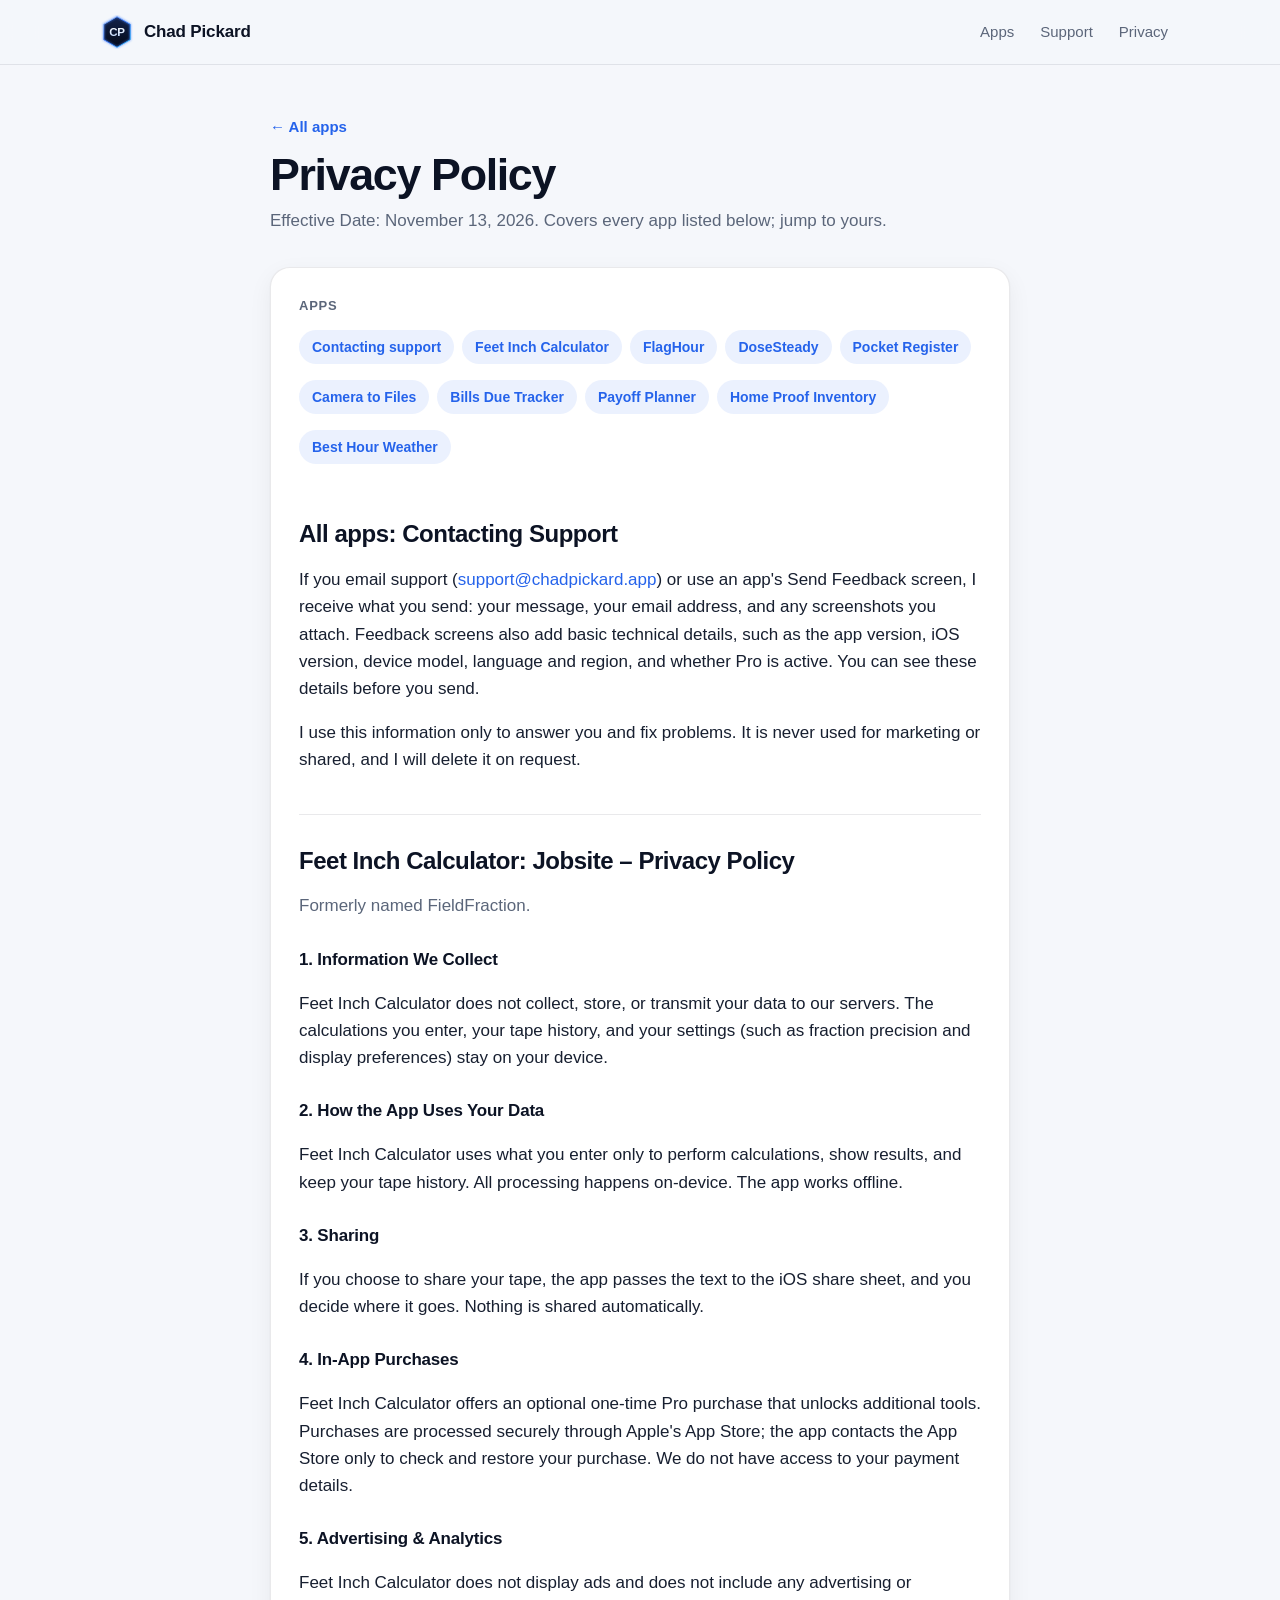
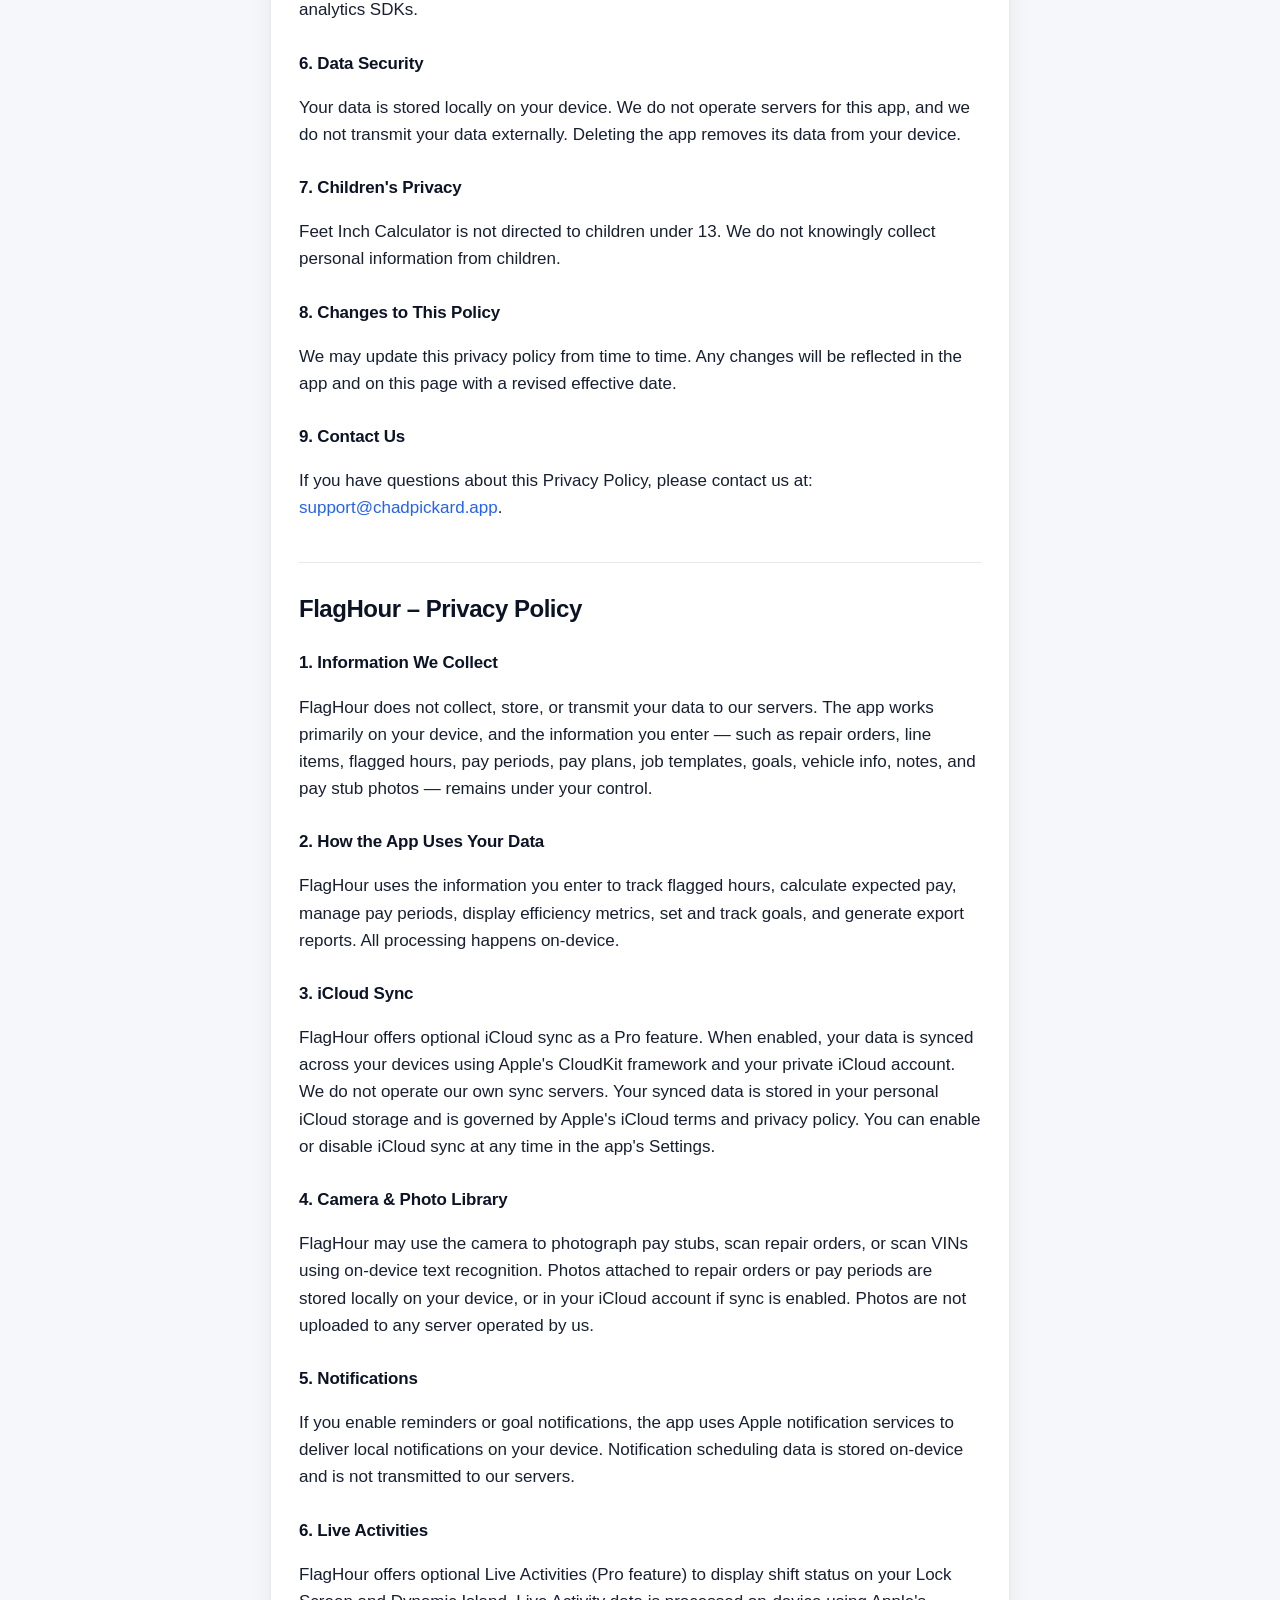
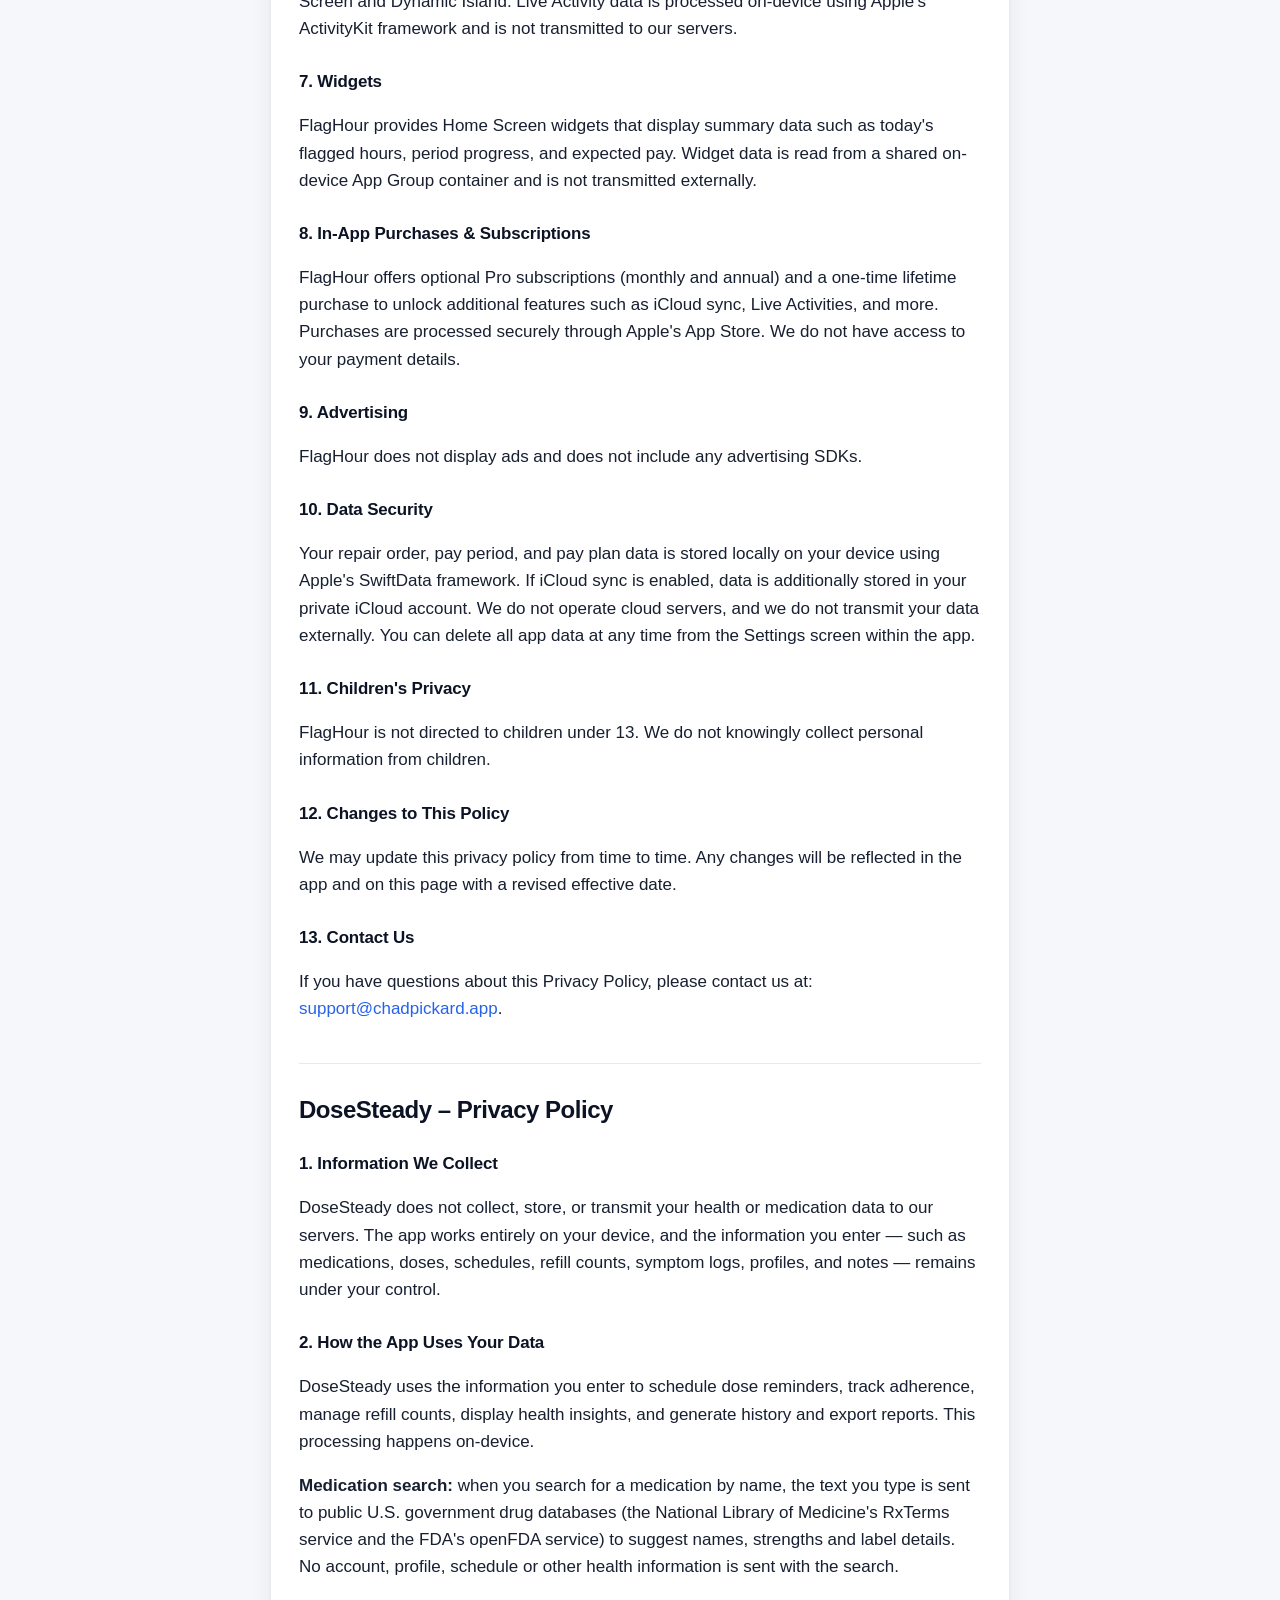
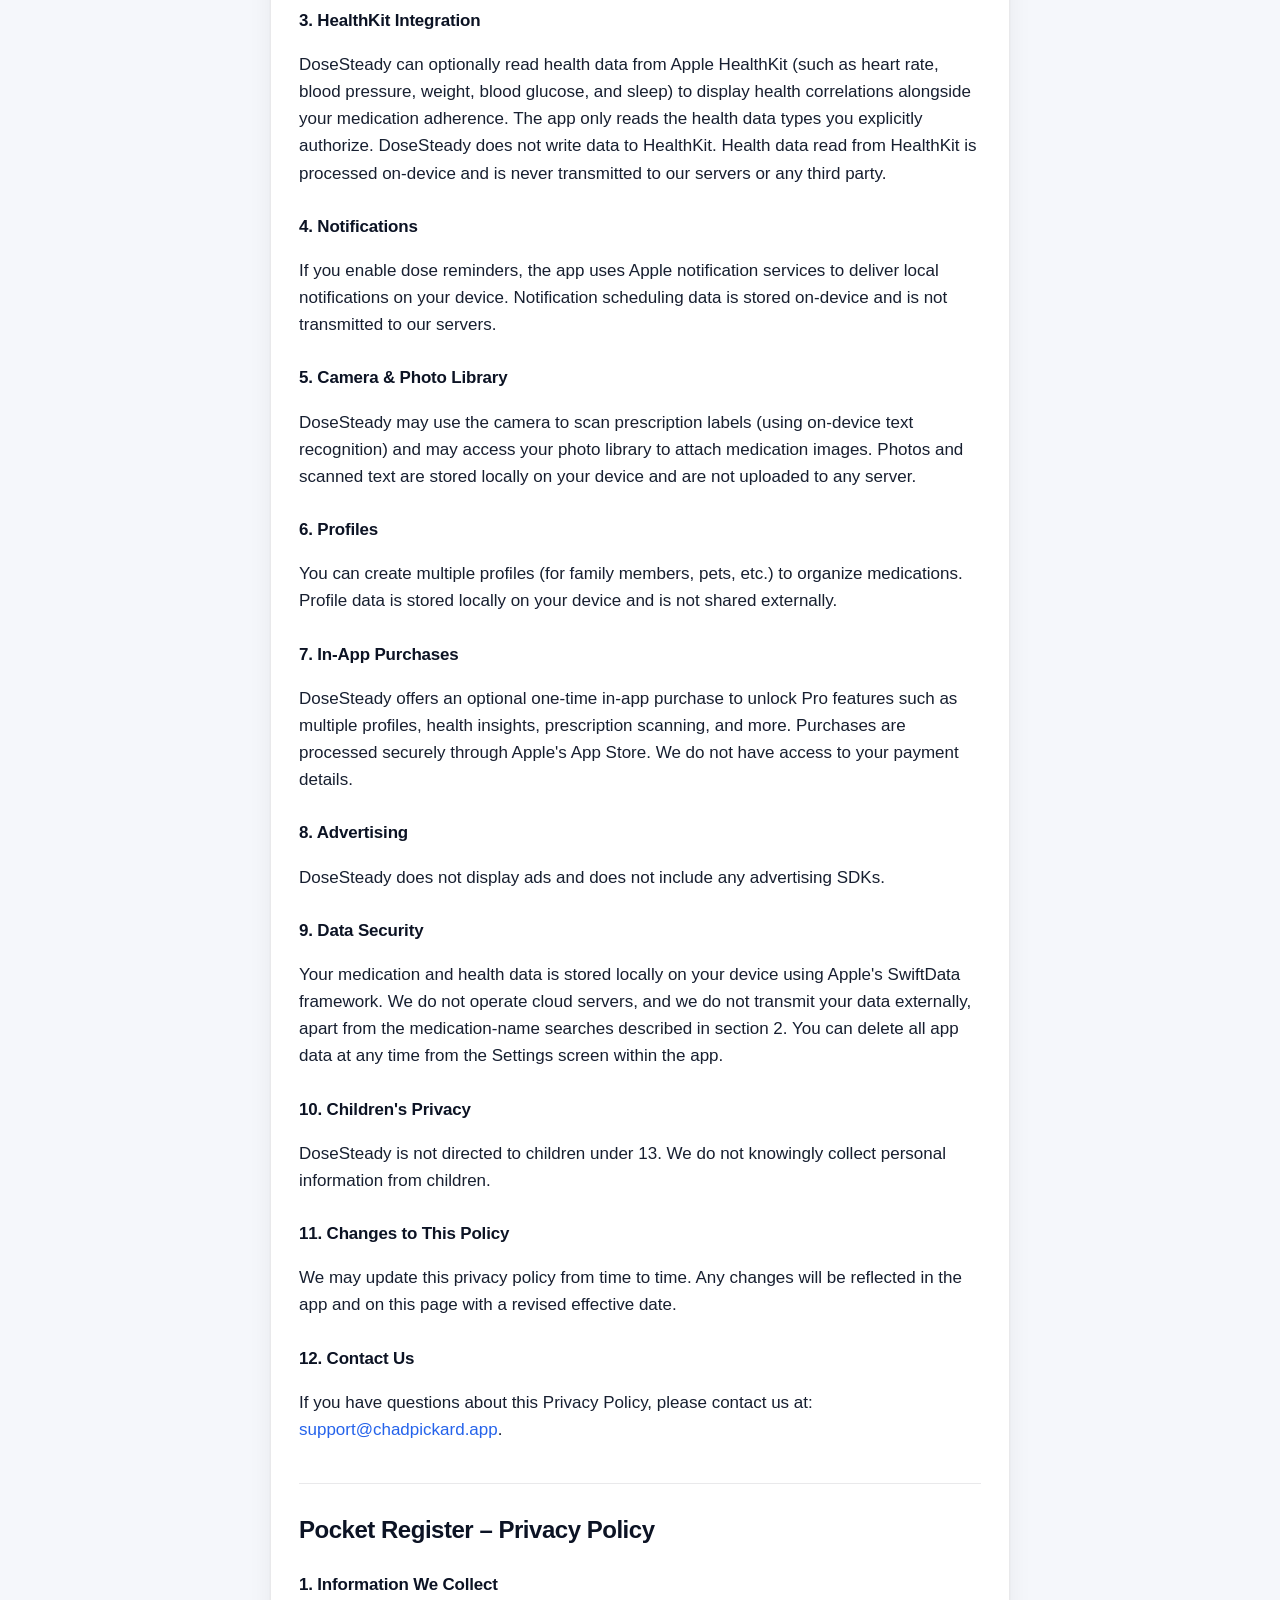
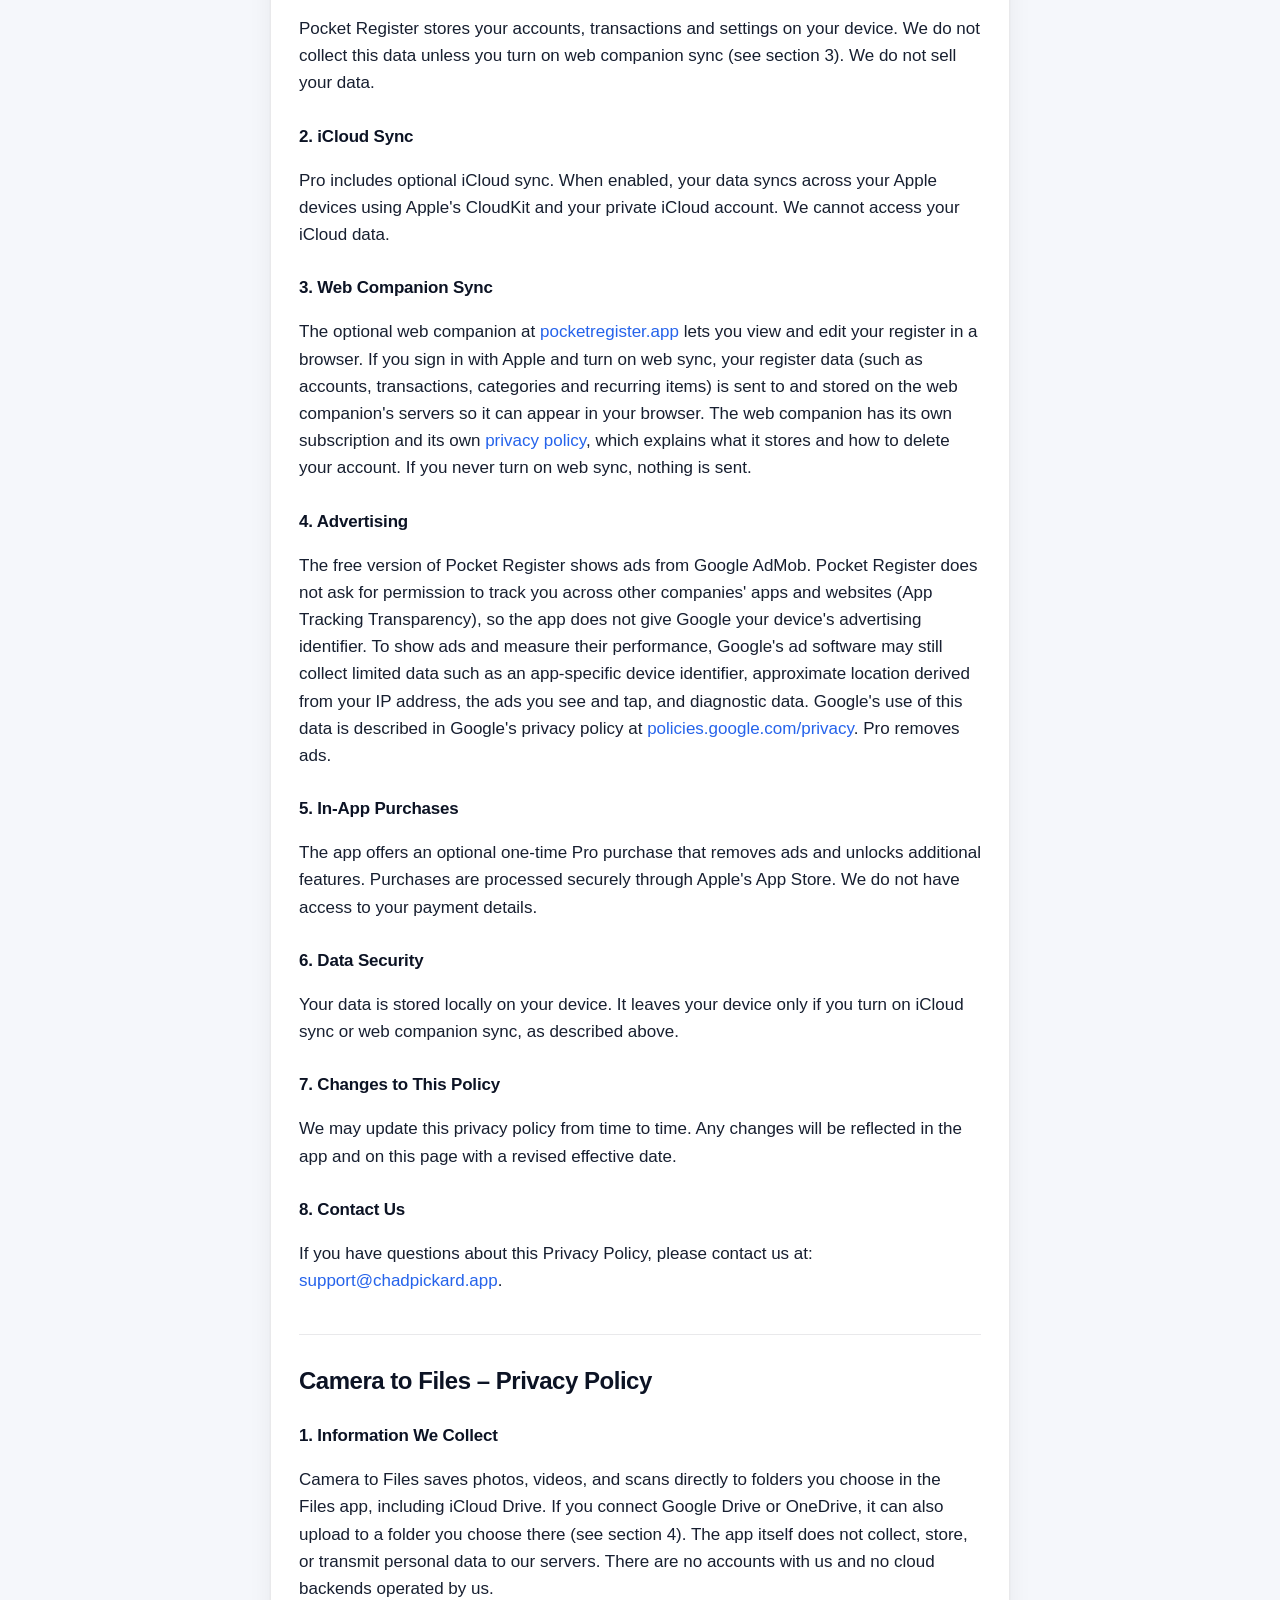
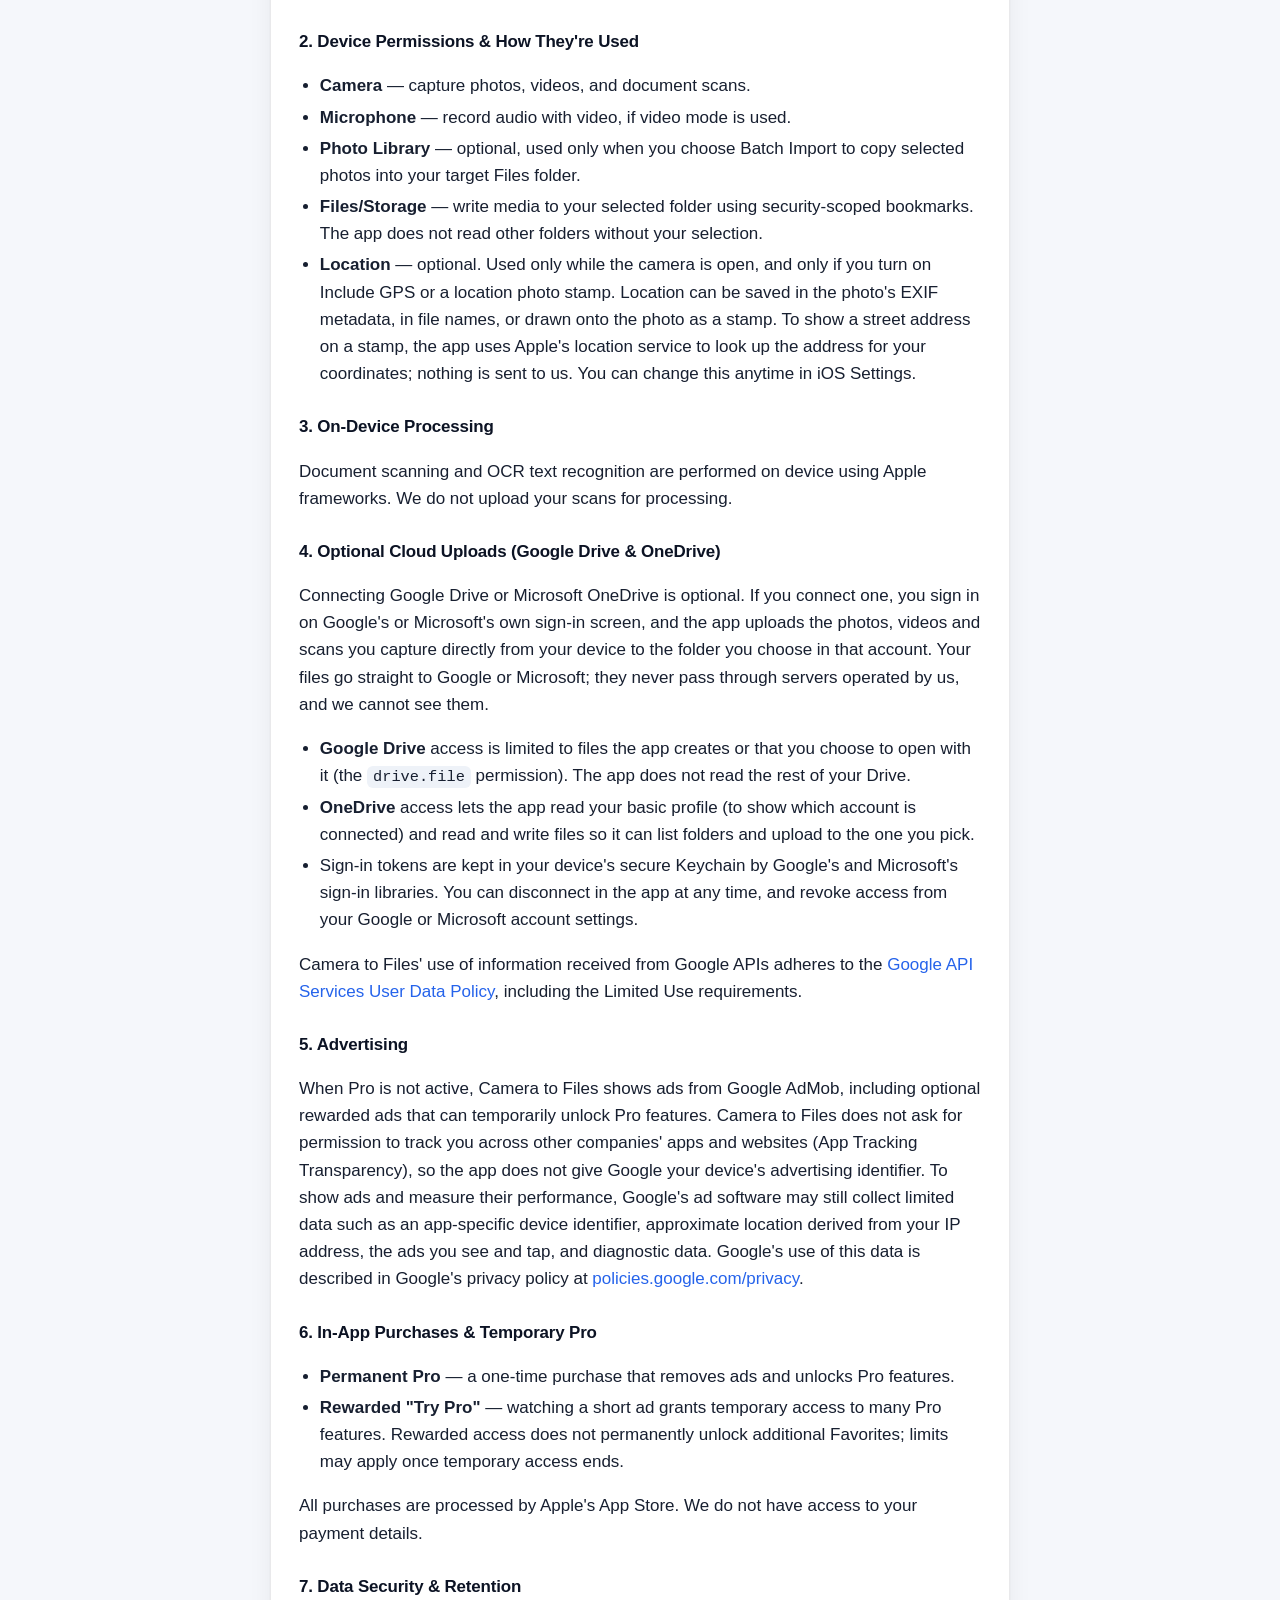
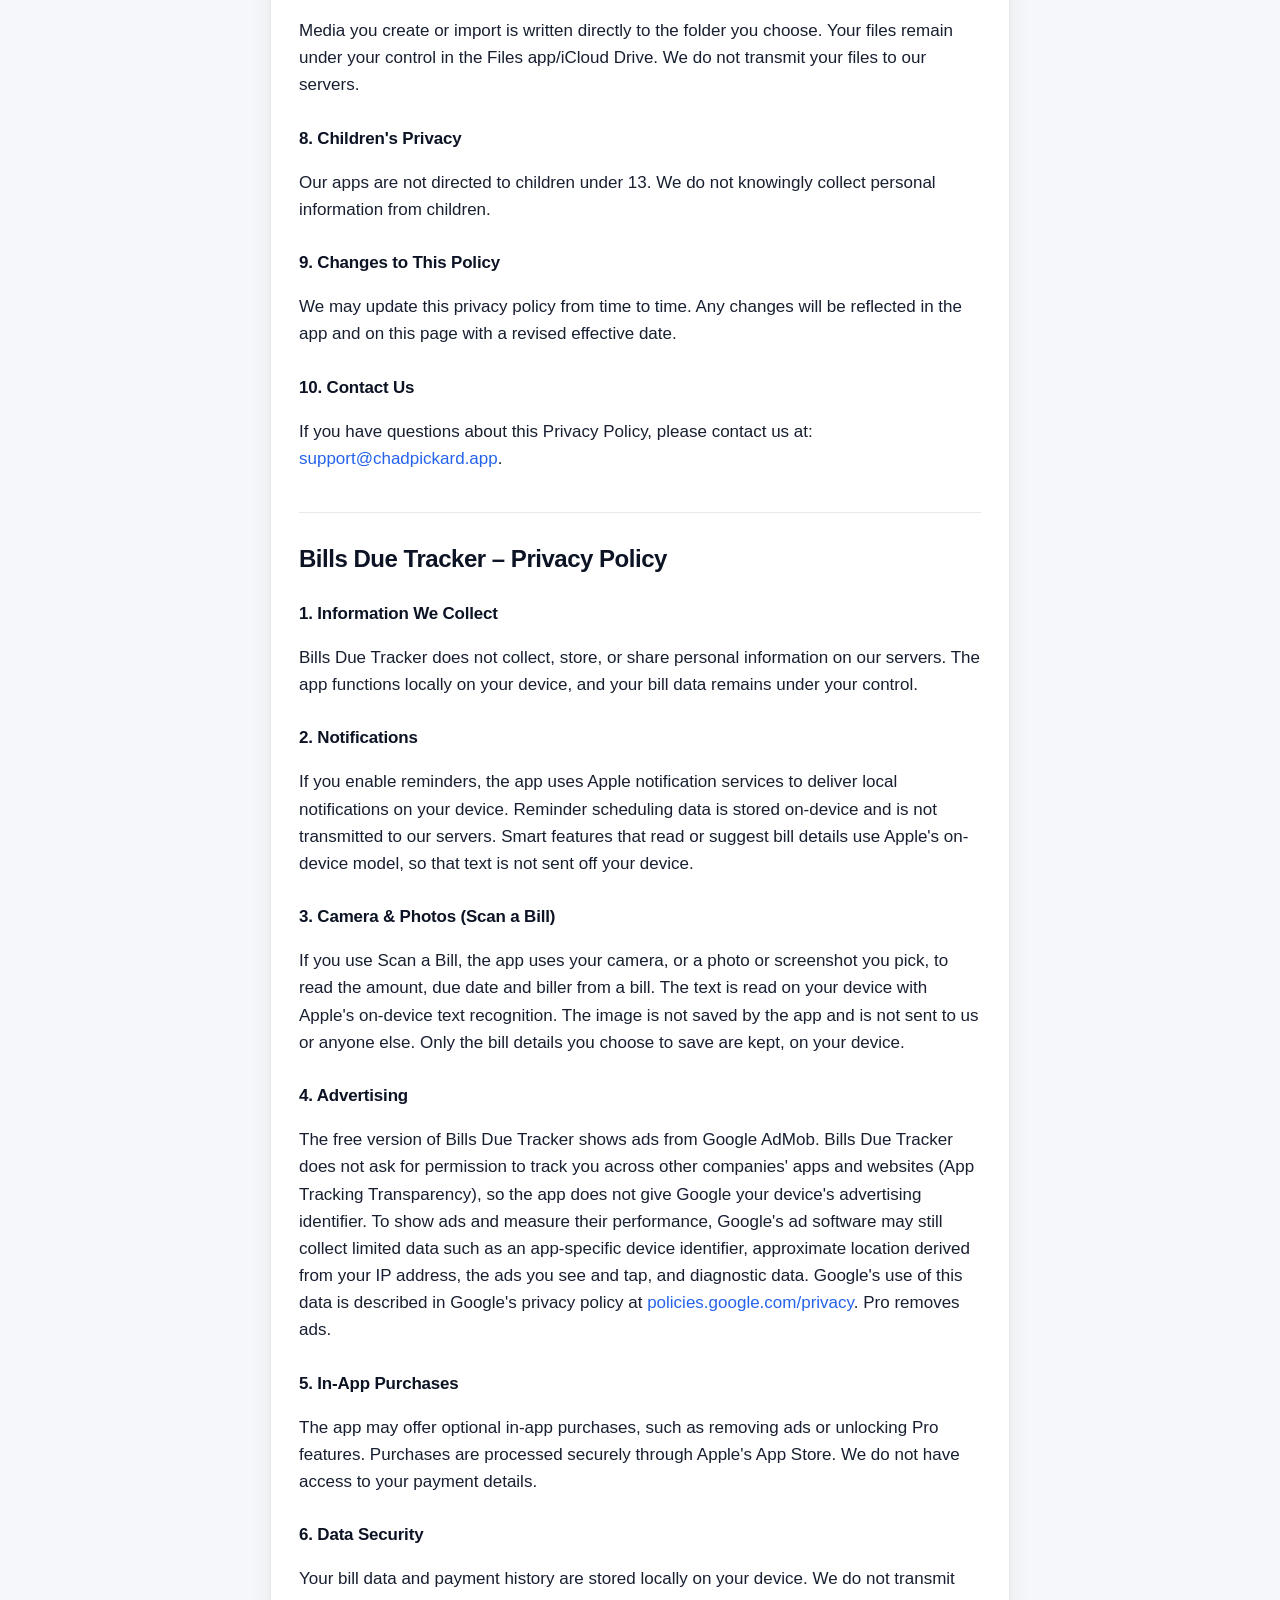
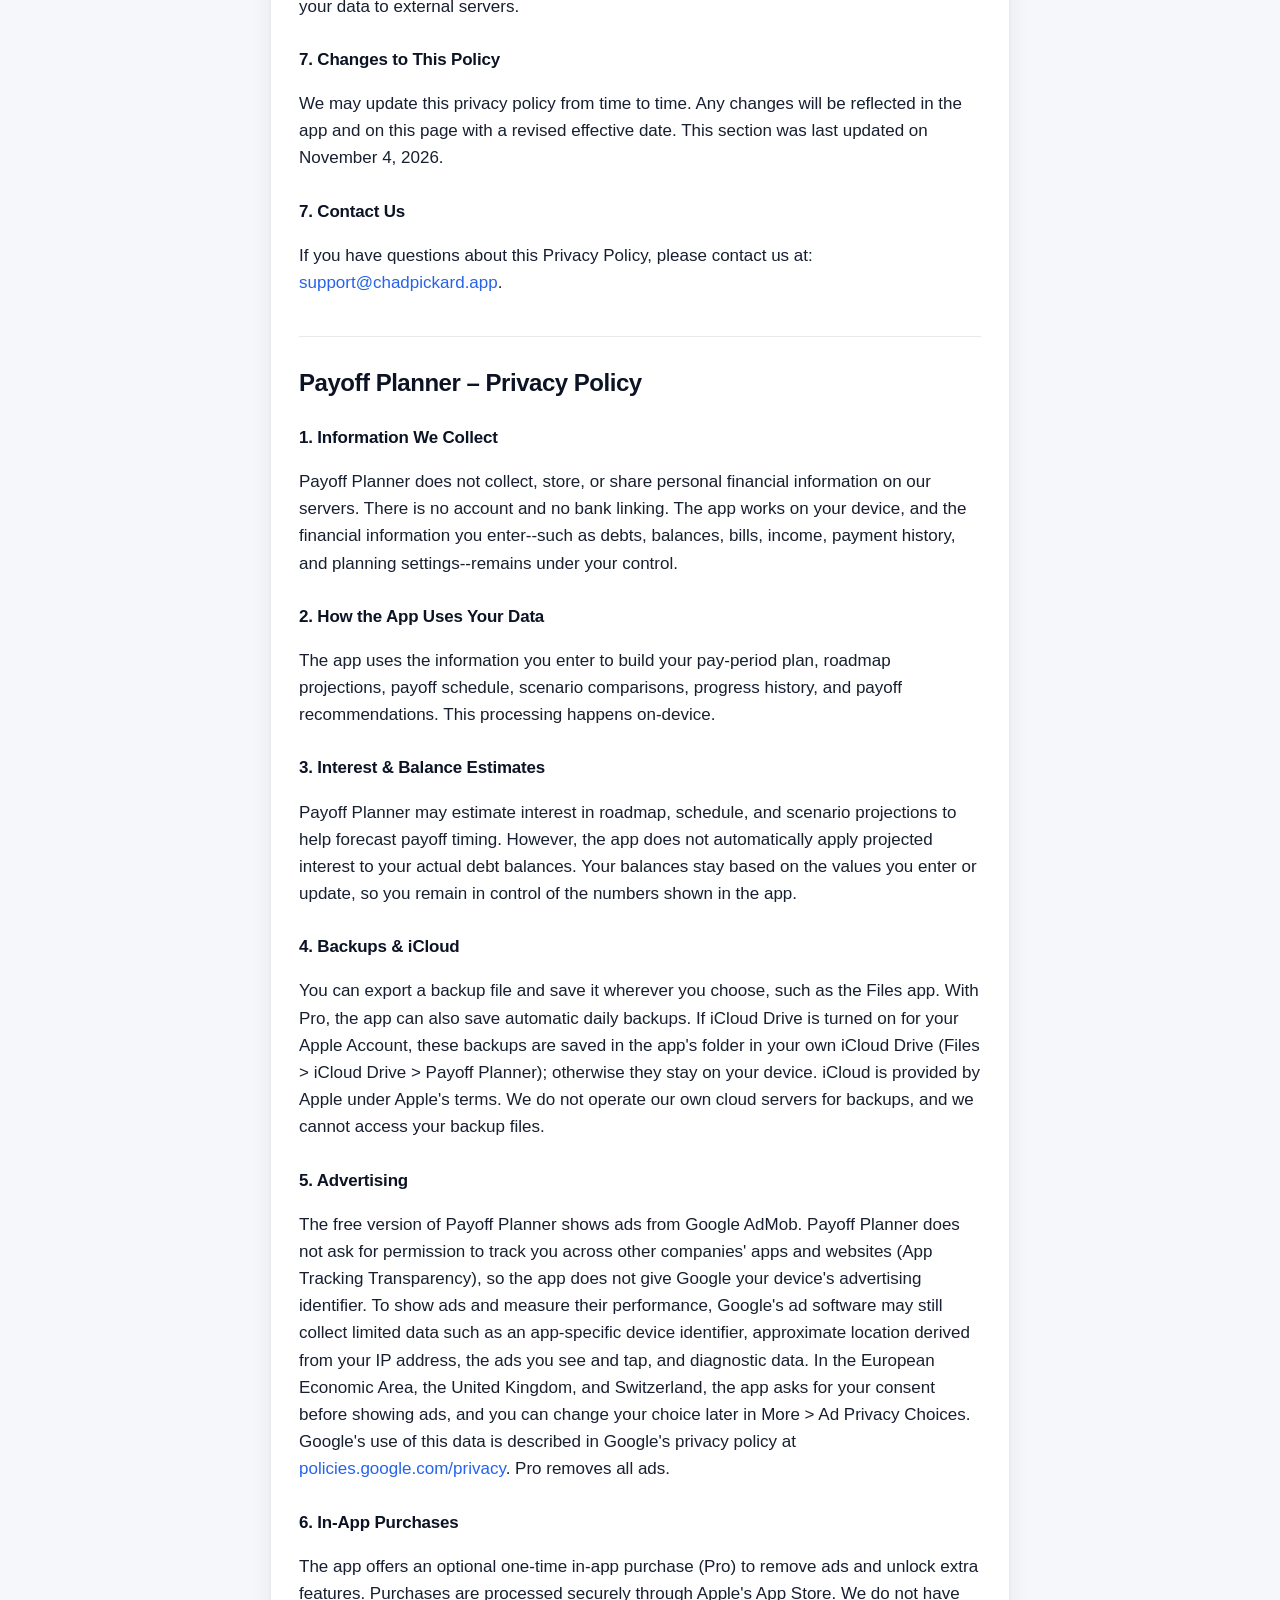
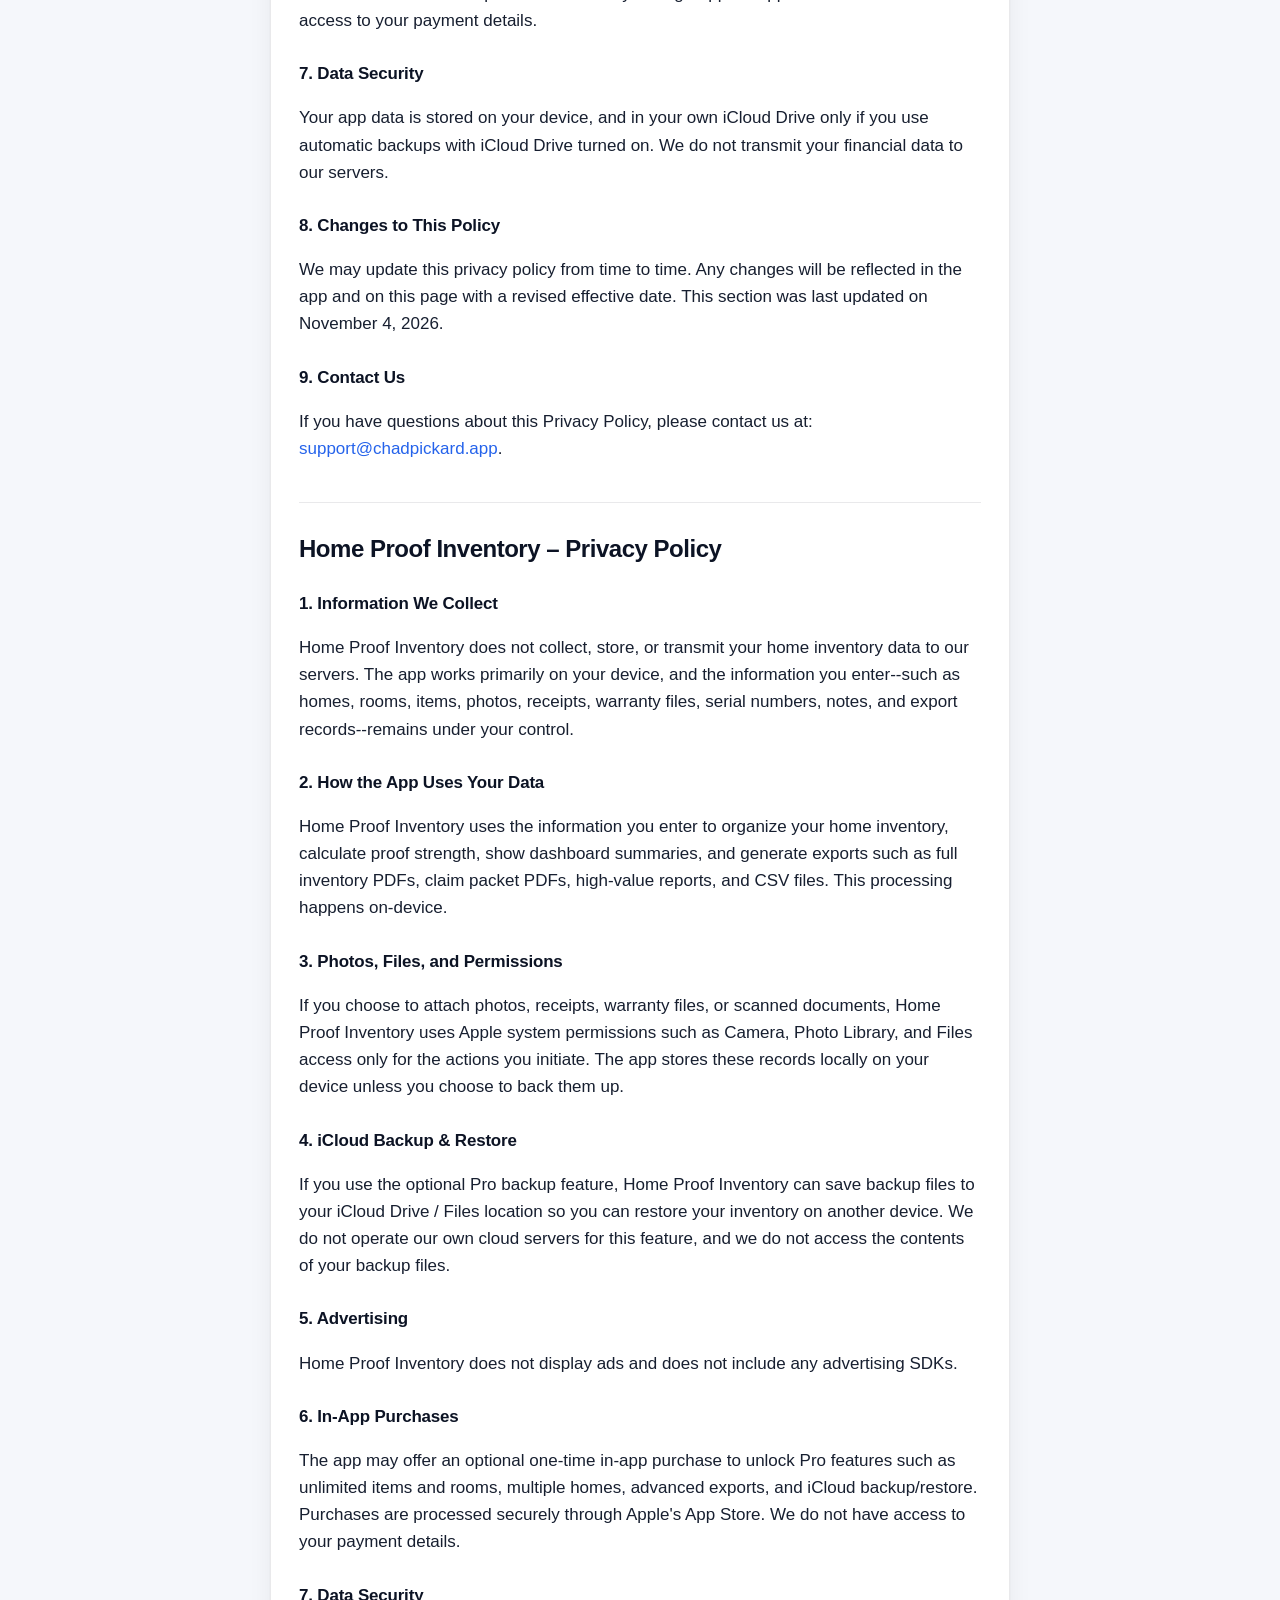
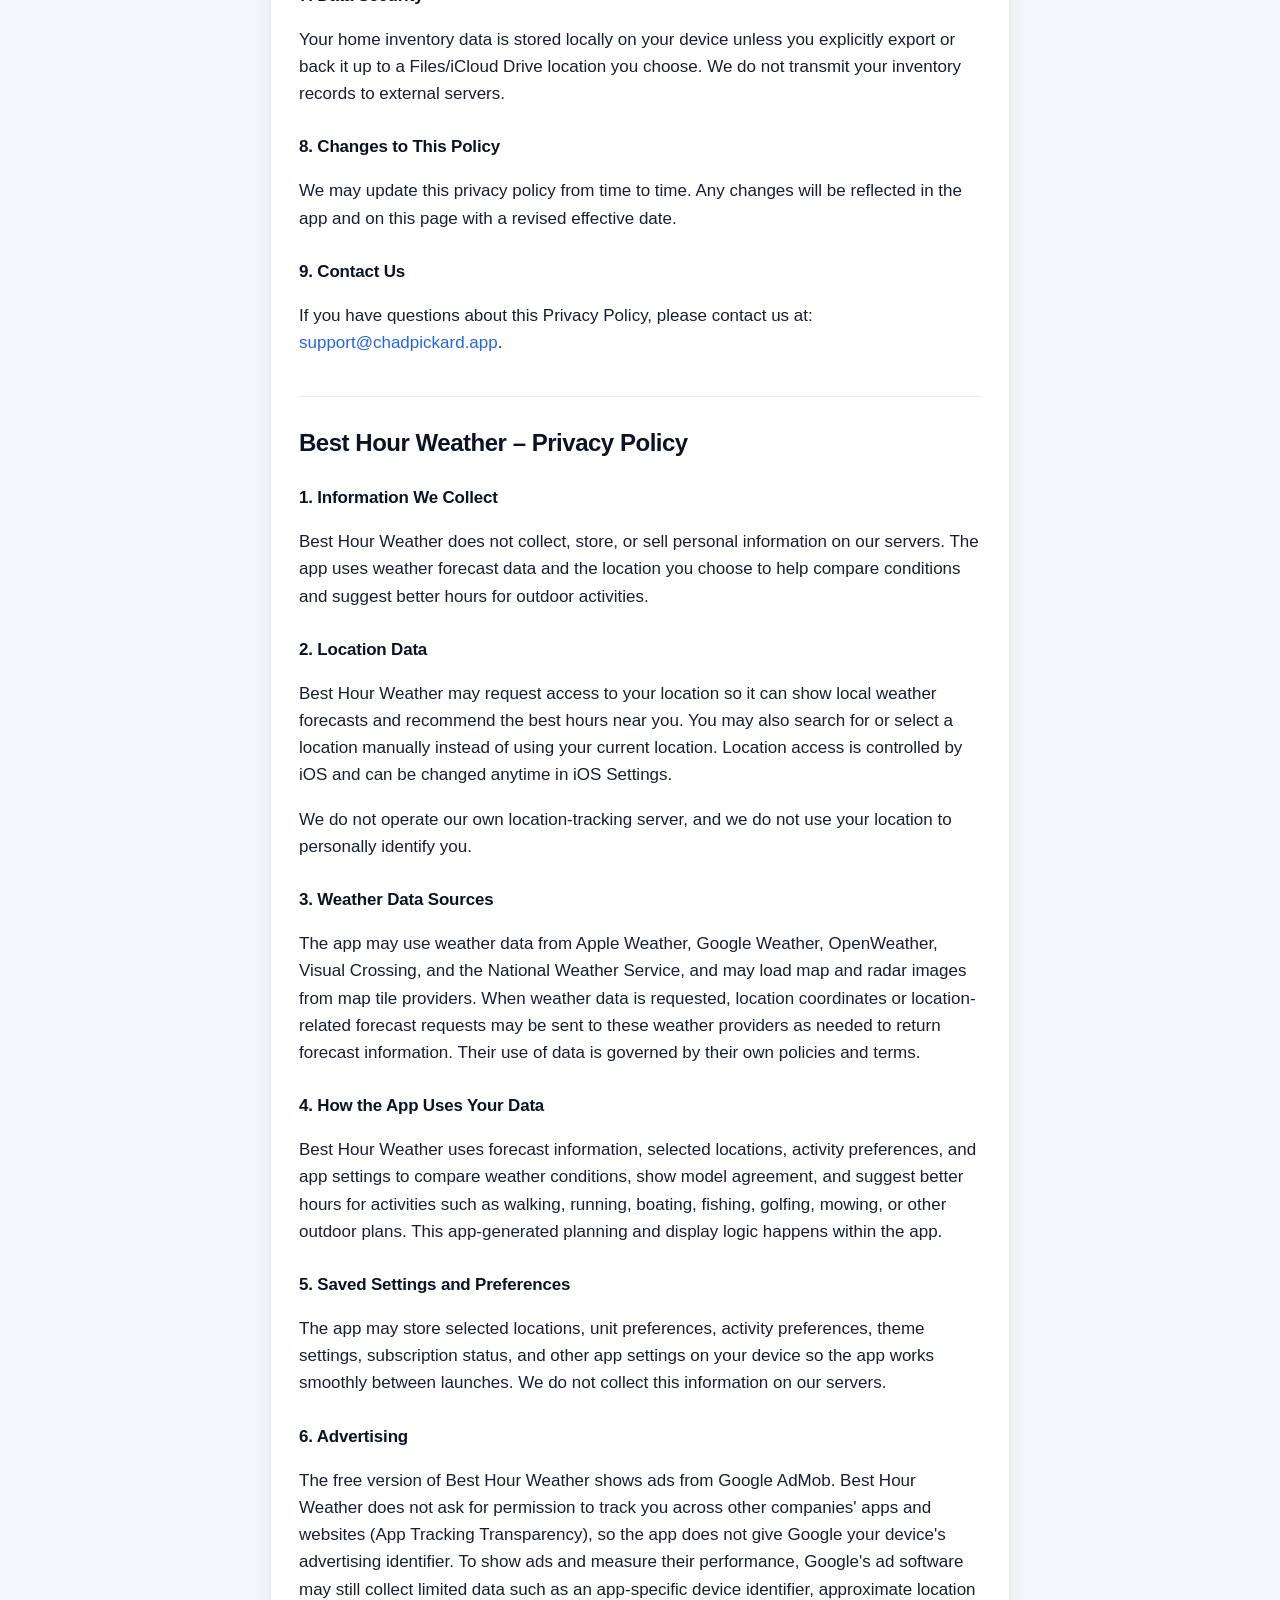
==== commit b15eae06: "Rename FieldFraction to Feet Inch Calculator: Jobsite (1.1.0 name) Keeps the #fieldfraction anchors " ====
--- a/privacy-policy.html
+++ b/privacy-policy.html
@@ -34,7 +34,7 @@
     <strong>Apps</strong>
     <ul>
       <li><a href="#contacting-support">Contacting support</a></li>
-      <li><a href="#fieldfraction">FieldFraction</a></li>
+      <li><a href="#fieldfraction">Feet Inch Calculator</a></li>
       <li><a href="#flaghour">FlagHour</a></li>
       <li><a href="#dosesteady">DoseSteady</a></li>
       <li><a href="#pocket-register">Pocket Register</a></li>
@@ -52,29 +52,30 @@
   <p>If you email support (<a href="mailto:support@chadpickard.app">support@chadpickard.app</a>) or use an app's Send Feedback screen, I receive what you send: your message, your email address, and any screenshots you attach. Feedback screens also add basic technical details, such as the app version, iOS version, device model, language and region, and whether Pro is active. You can see these details before you send.</p>
   <p>I use this information only to answer you and fix problems. It is never used for marketing or shared, and I will delete it on request.</p>
 
-  <!-- =================== FieldFraction =================== -->
-  <h2 id="fieldfraction">FieldFraction – Privacy Policy</h2>
-
-  <h3>1. Information We Collect</h3>
-  <p>FieldFraction does not collect, store, or transmit your data to our servers. The calculations you enter, your tape history, and your settings (such as fraction precision and display preferences) stay on your device.</p>
+  <!-- =================== Feet Inch Calculator (FieldFraction) =================== -->
+  <h2 id="fieldfraction">Feet Inch Calculator: Jobsite – Privacy Policy</h2>
+  <p class="muted">Formerly named FieldFraction.</p>
+
+  <h3>1. Information We Collect</h3>
+  <p>Feet Inch Calculator does not collect, store, or transmit your data to our servers. The calculations you enter, your tape history, and your settings (such as fraction precision and display preferences) stay on your device.</p>
 
   <h3>2. How the App Uses Your Data</h3>
-  <p>FieldFraction uses what you enter only to perform calculations, show results, and keep your tape history. All processing happens on-device. The app works offline.</p>
+  <p>Feet Inch Calculator uses what you enter only to perform calculations, show results, and keep your tape history. All processing happens on-device. The app works offline.</p>
 
   <h3>3. Sharing</h3>
   <p>If you choose to share your tape, the app passes the text to the iOS share sheet, and you decide where it goes. Nothing is shared automatically.</p>
 
   <h3>4. In-App Purchases</h3>
-  <p>FieldFraction offers an optional one-time Pro purchase that unlocks additional tools. Purchases are processed securely through Apple's App Store; the app contacts the App Store only to check and restore your purchase. We do not have access to your payment details.</p>
+  <p>Feet Inch Calculator offers an optional one-time Pro purchase that unlocks additional tools. Purchases are processed securely through Apple's App Store; the app contacts the App Store only to check and restore your purchase. We do not have access to your payment details.</p>
 
   <h3>5. Advertising &amp; Analytics</h3>
-  <p>FieldFraction does not display ads and does not include any advertising or analytics SDKs.</p>
+  <p>Feet Inch Calculator does not display ads and does not include any advertising or analytics SDKs.</p>
 
   <h3>6. Data Security</h3>
   <p>Your data is stored locally on your device. We do not operate servers for this app, and we do not transmit your data externally. Deleting the app removes its data from your device.</p>
 
   <h3>7. Children's Privacy</h3>
-  <p>FieldFraction is not directed to children under 13. We do not knowingly collect personal information from children.</p>
+  <p>Feet Inch Calculator is not directed to children under 13. We do not knowingly collect personal information from children.</p>
 
   <h3>8. Changes to This Policy</h3>
   <p>We may update this privacy policy from time to time. Any changes will be reflected in the app and on this page with a revised effective date.</p>
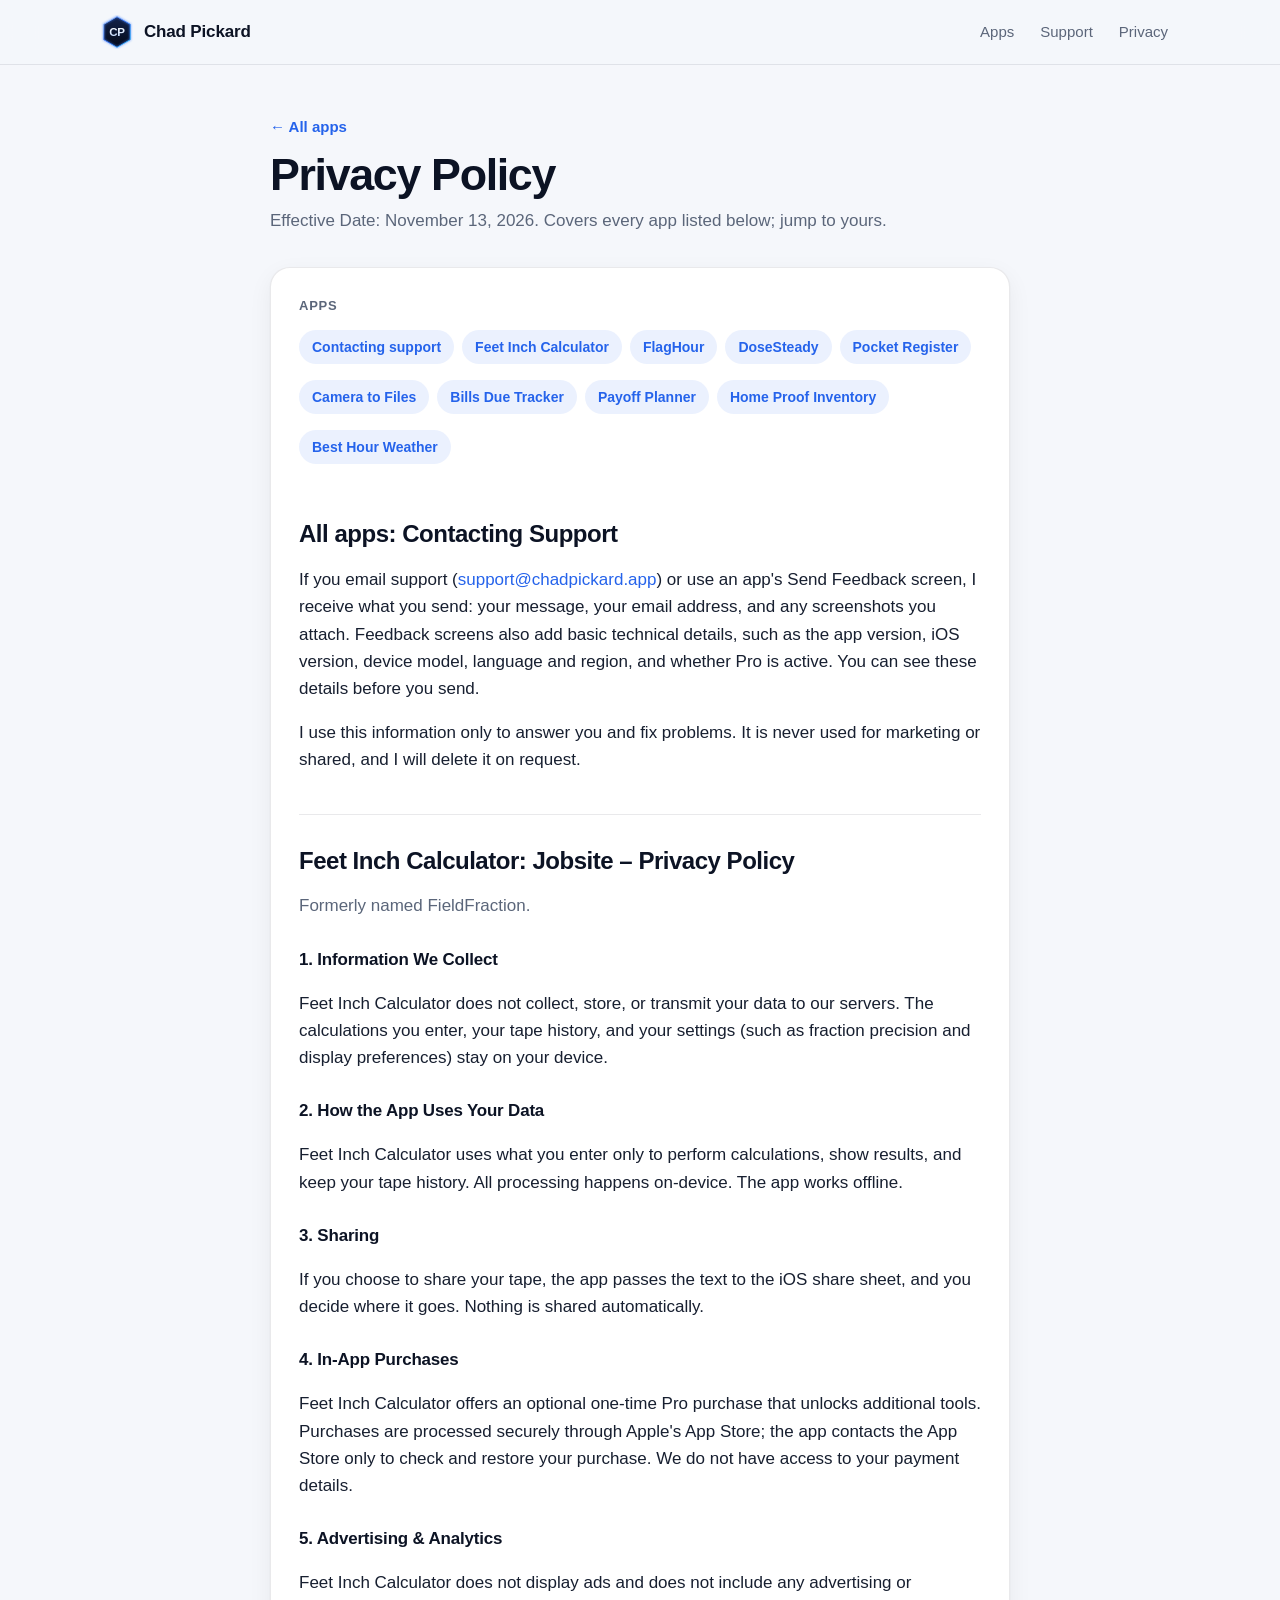
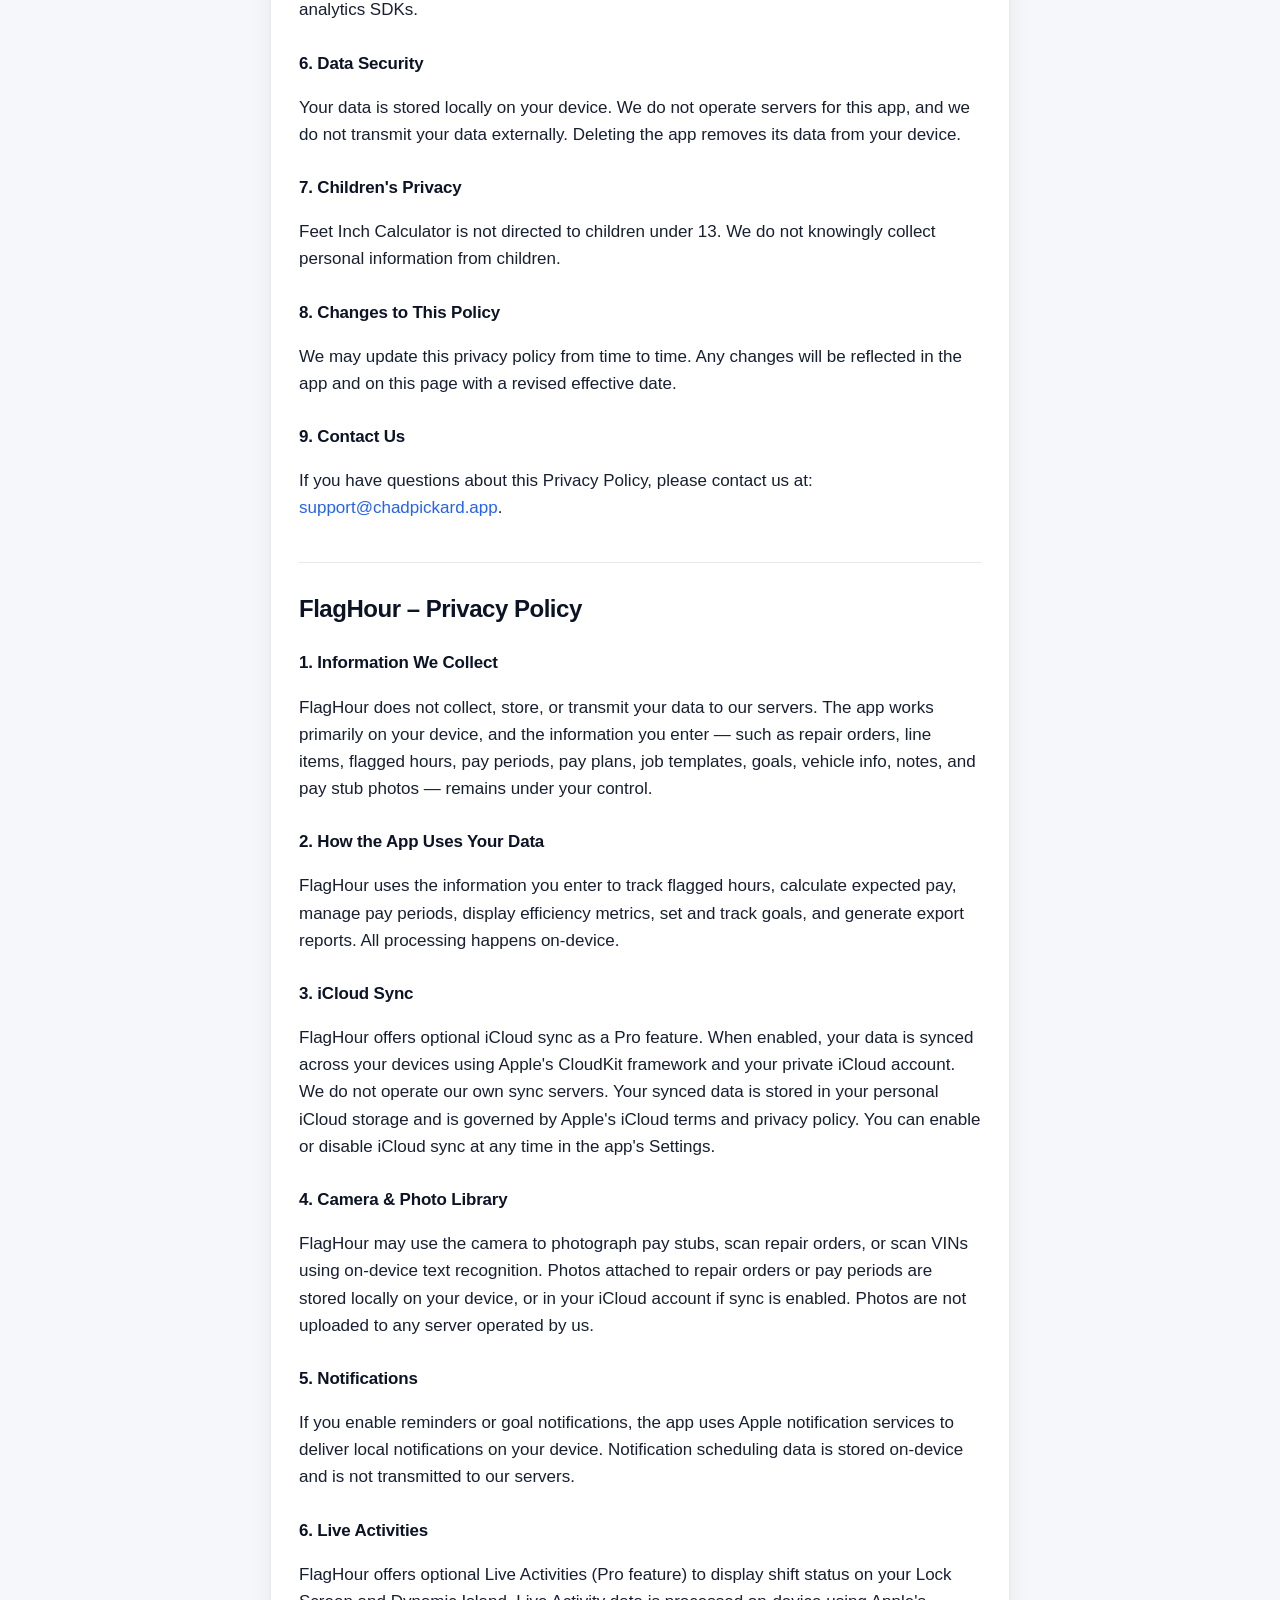
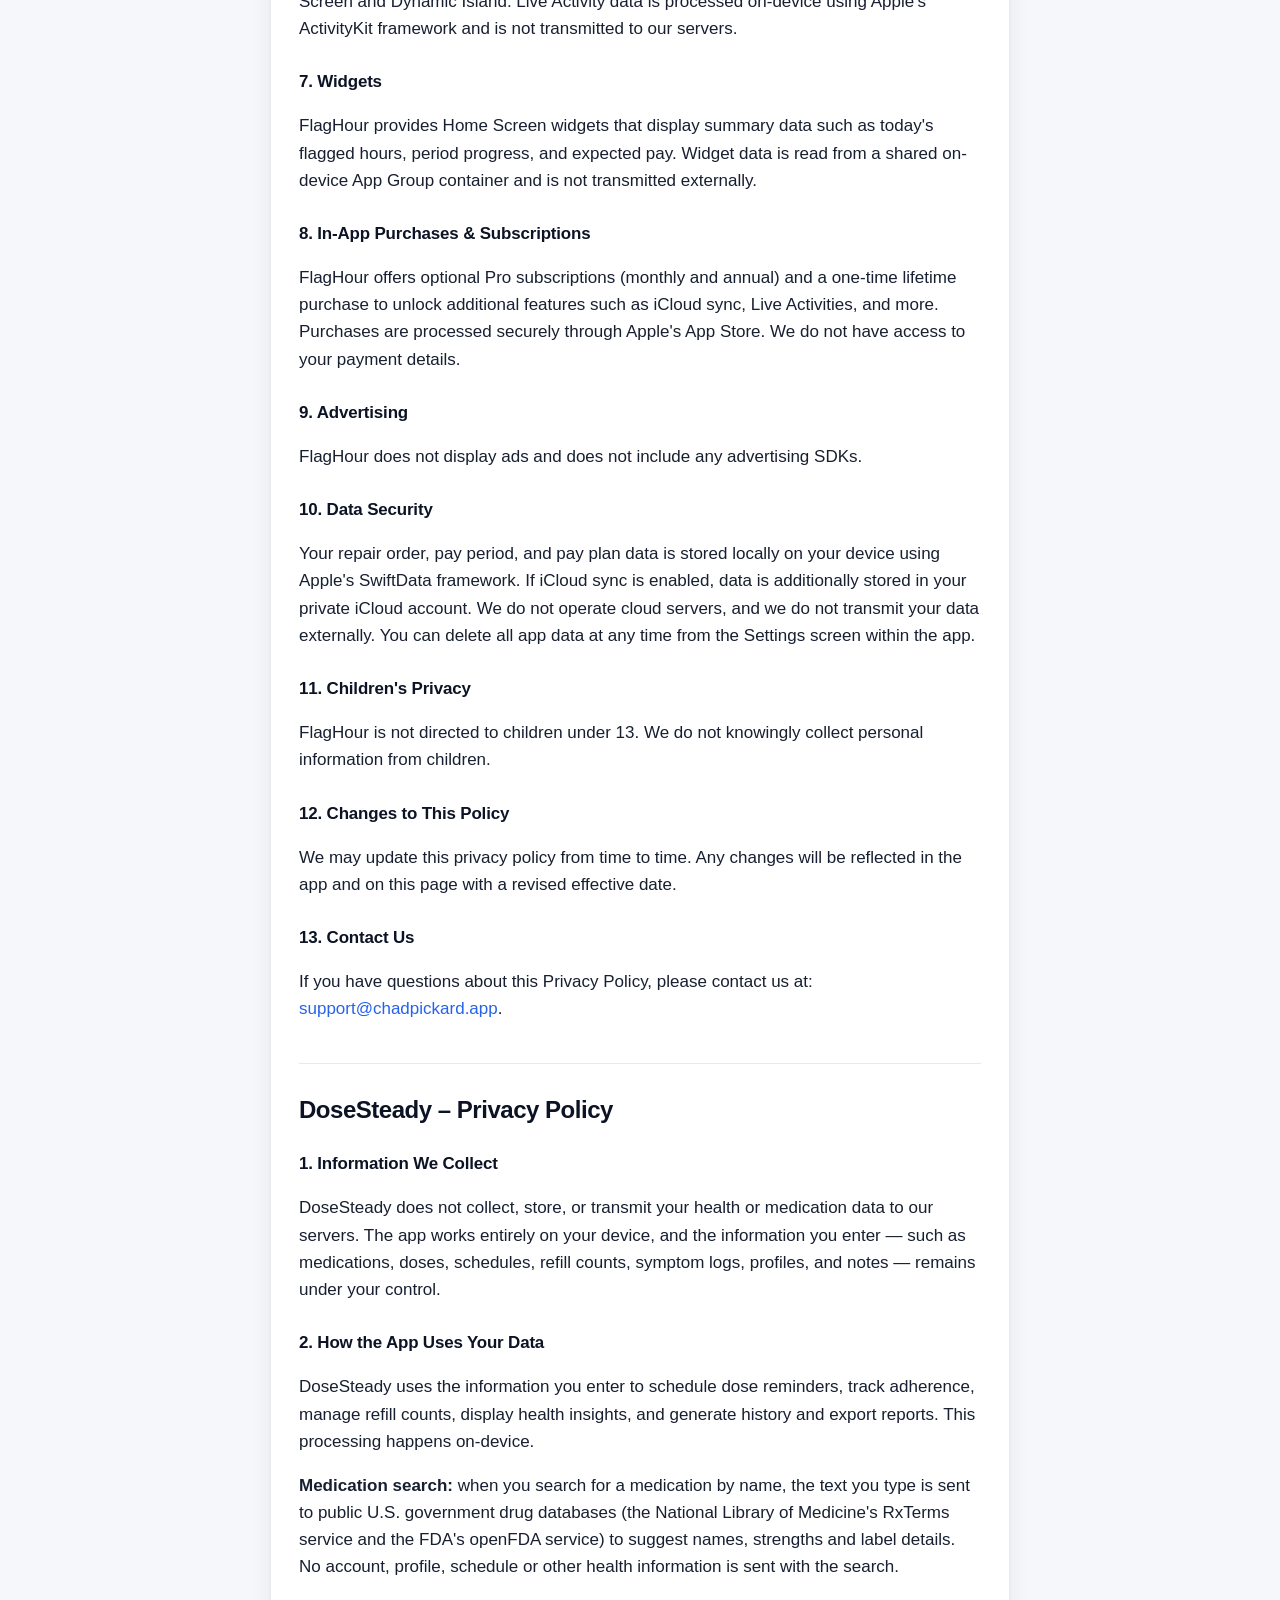
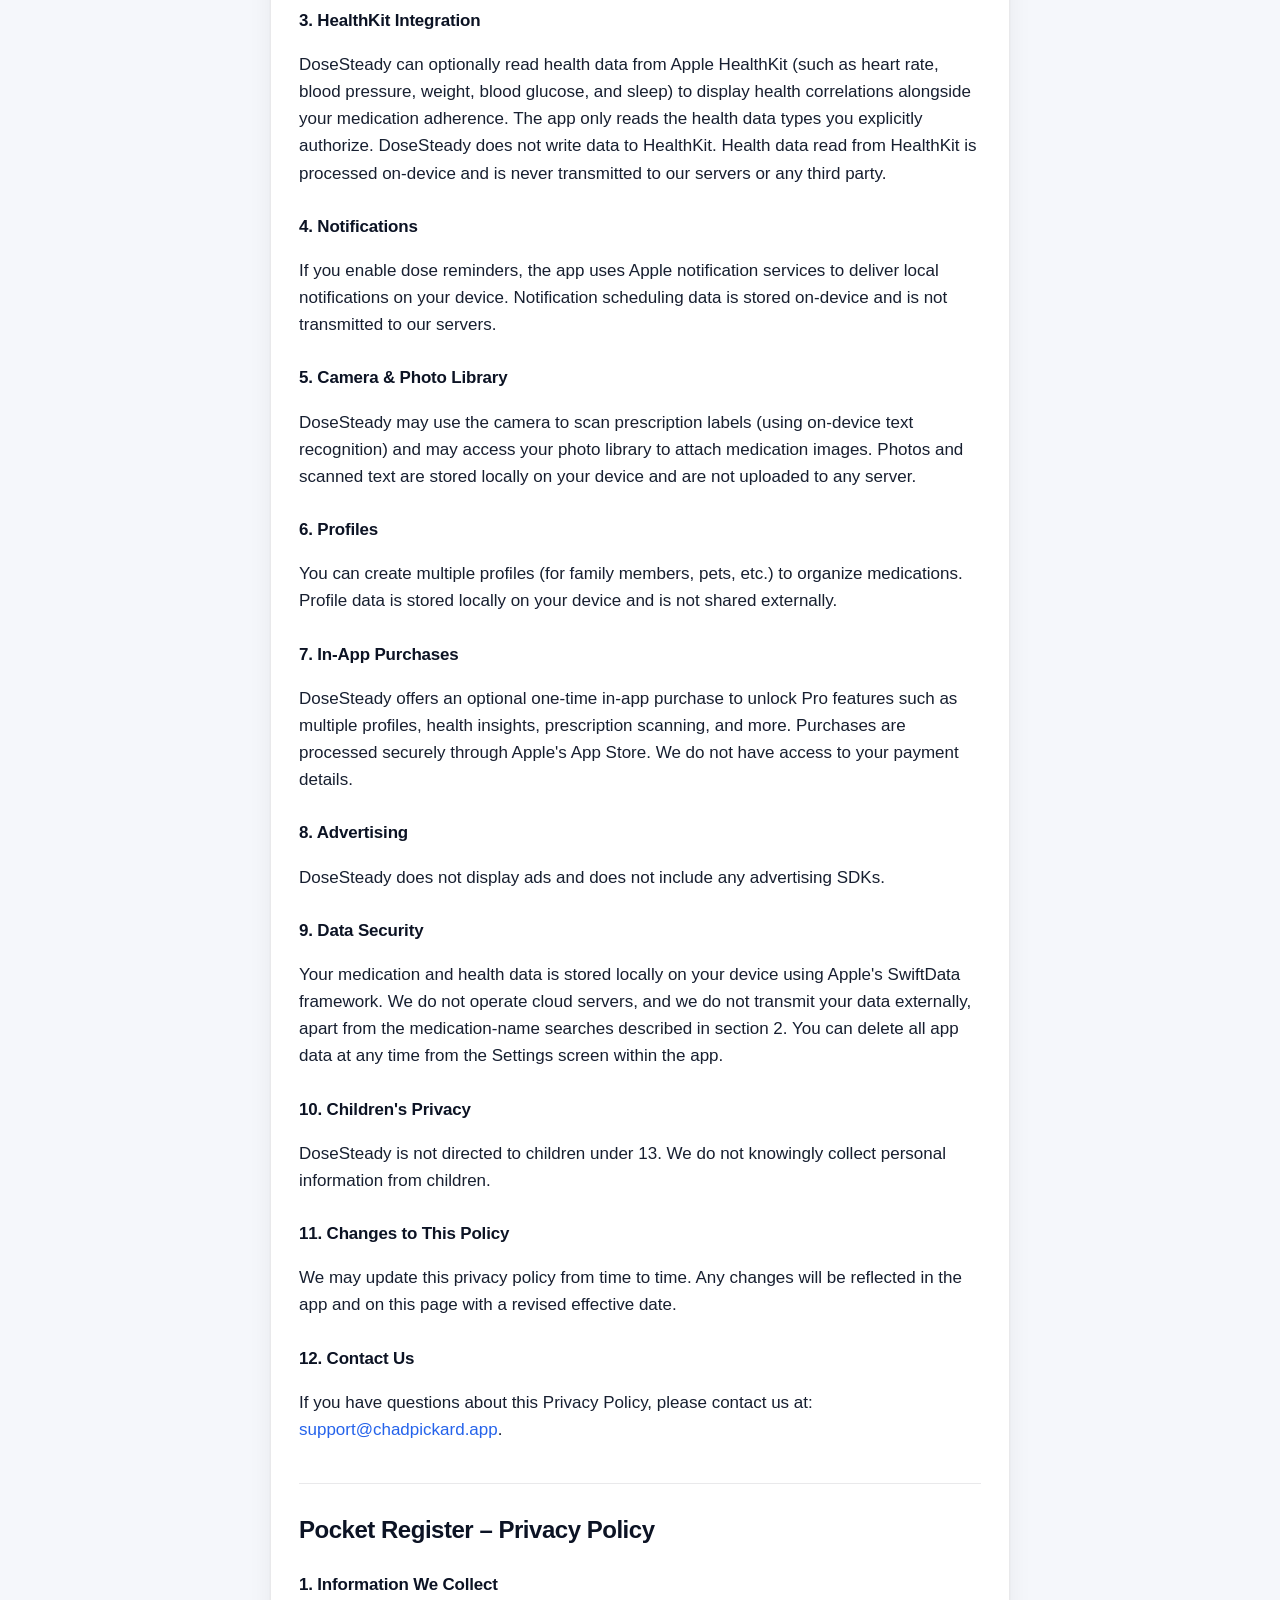
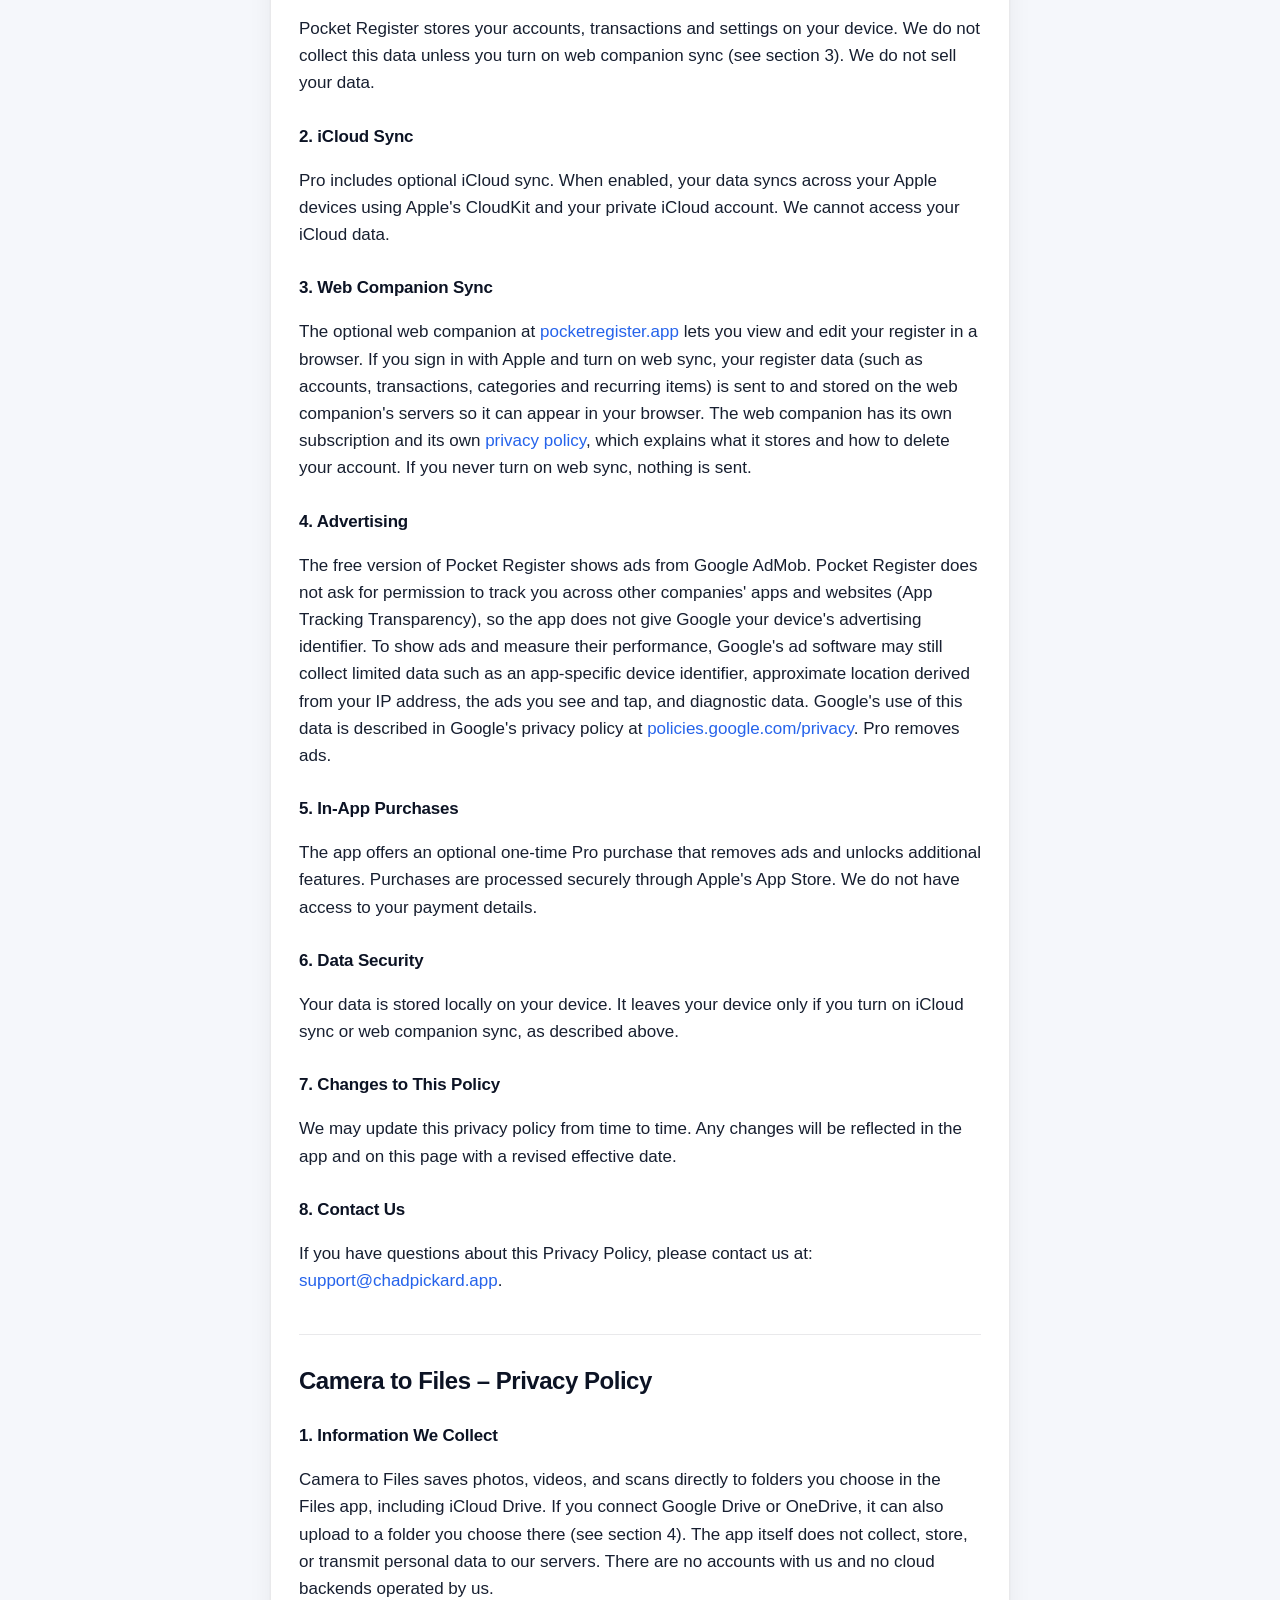
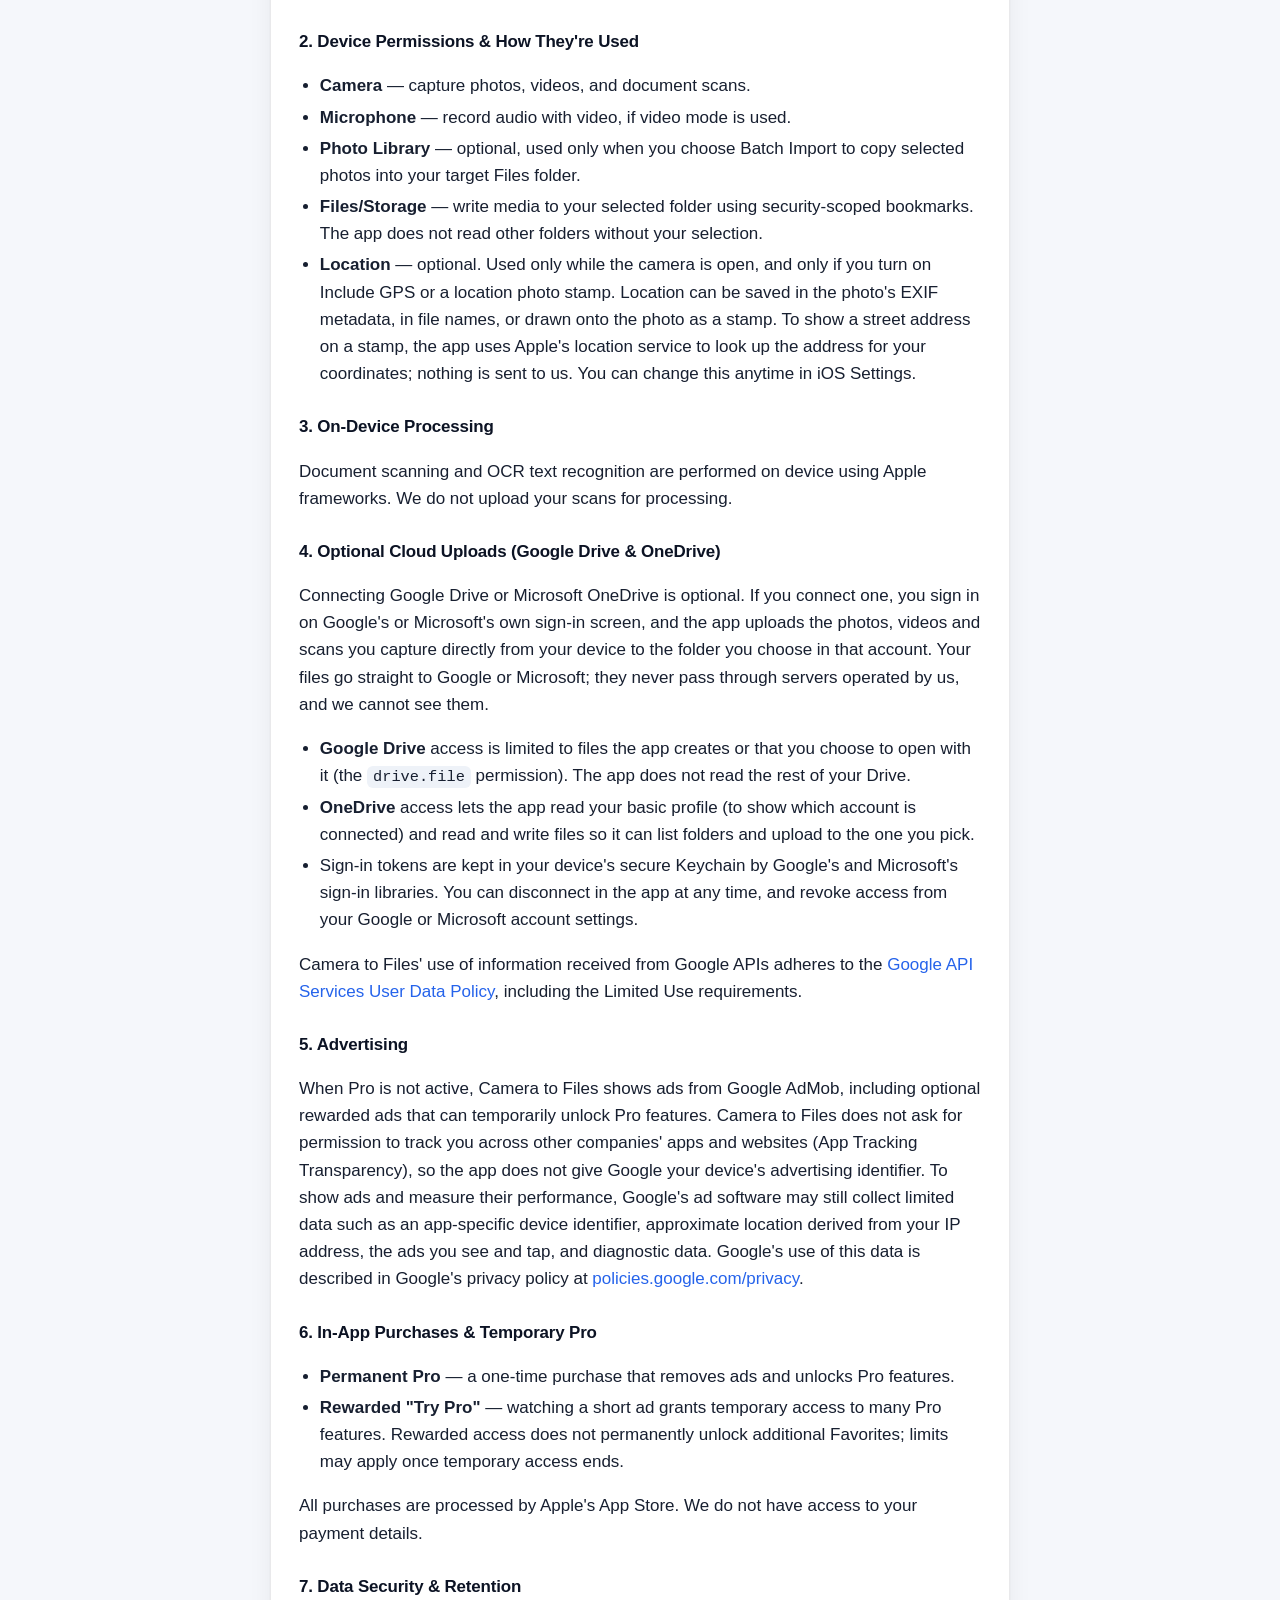
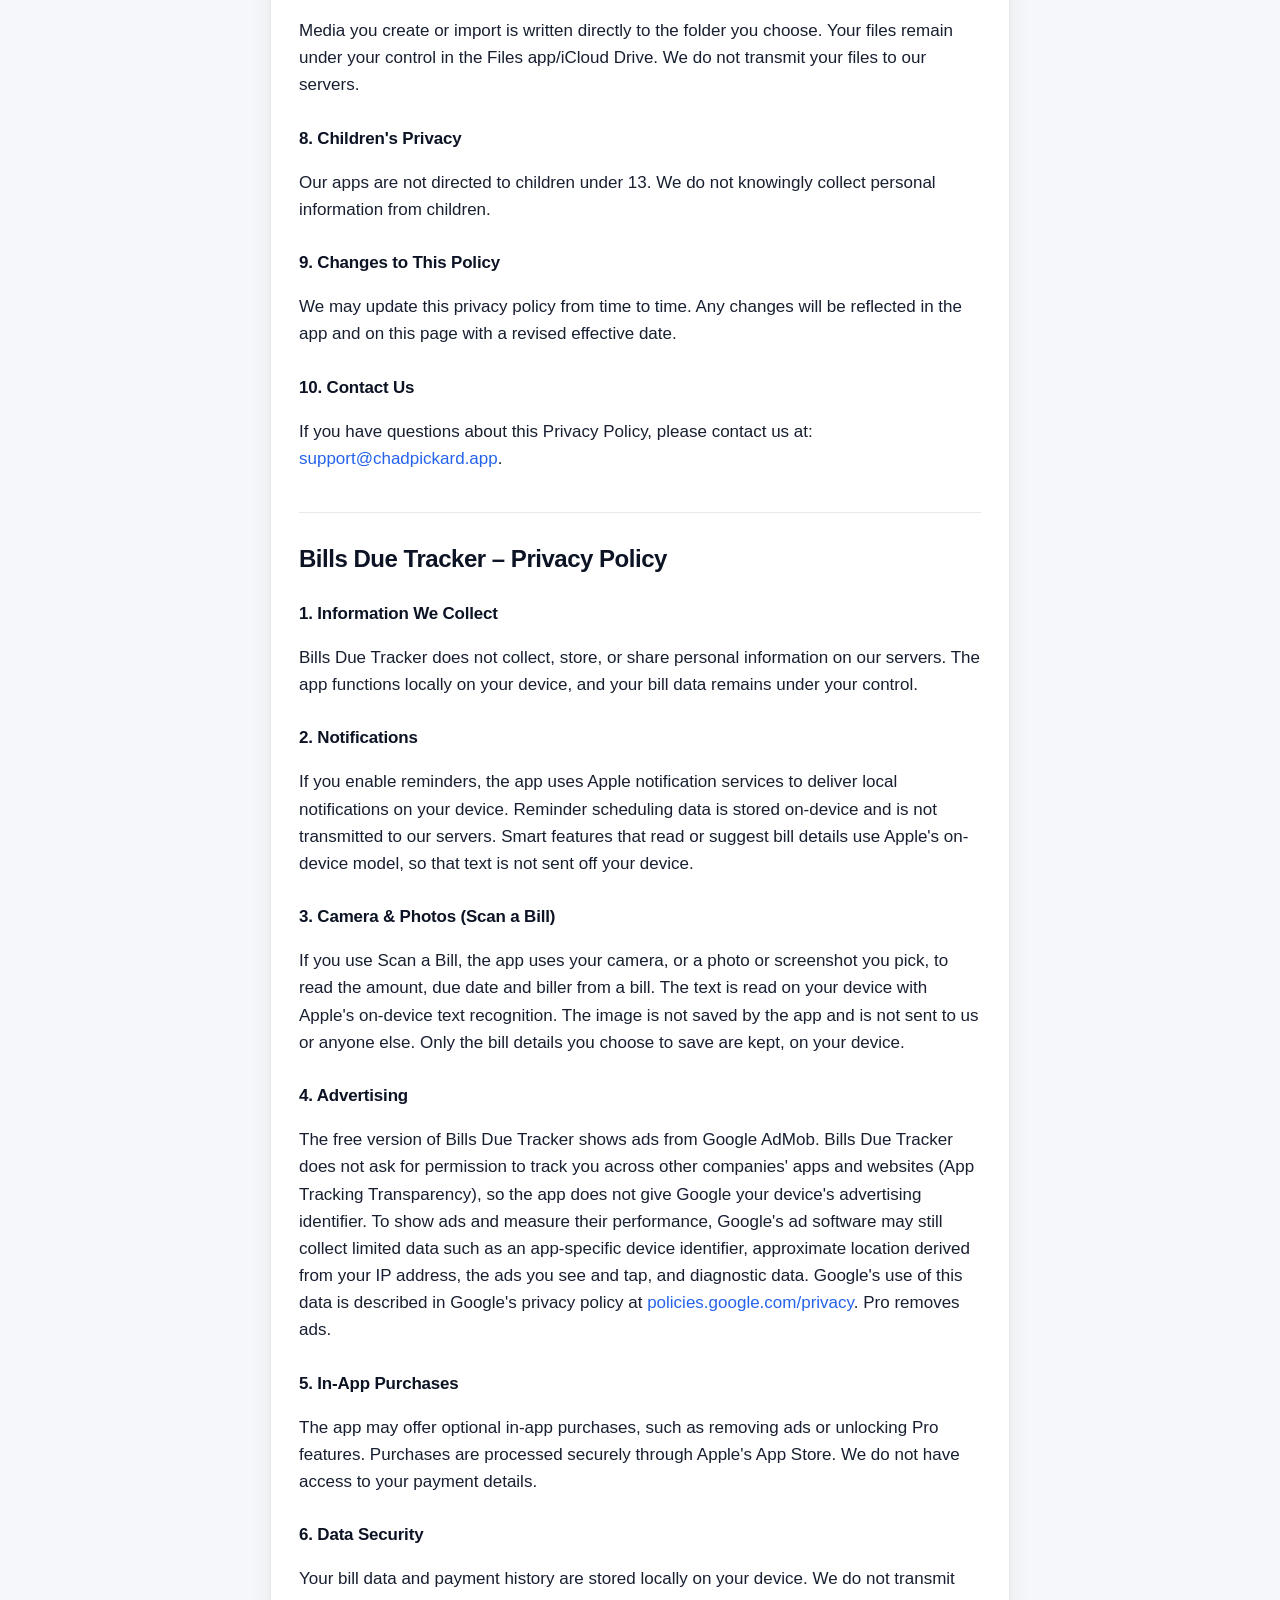
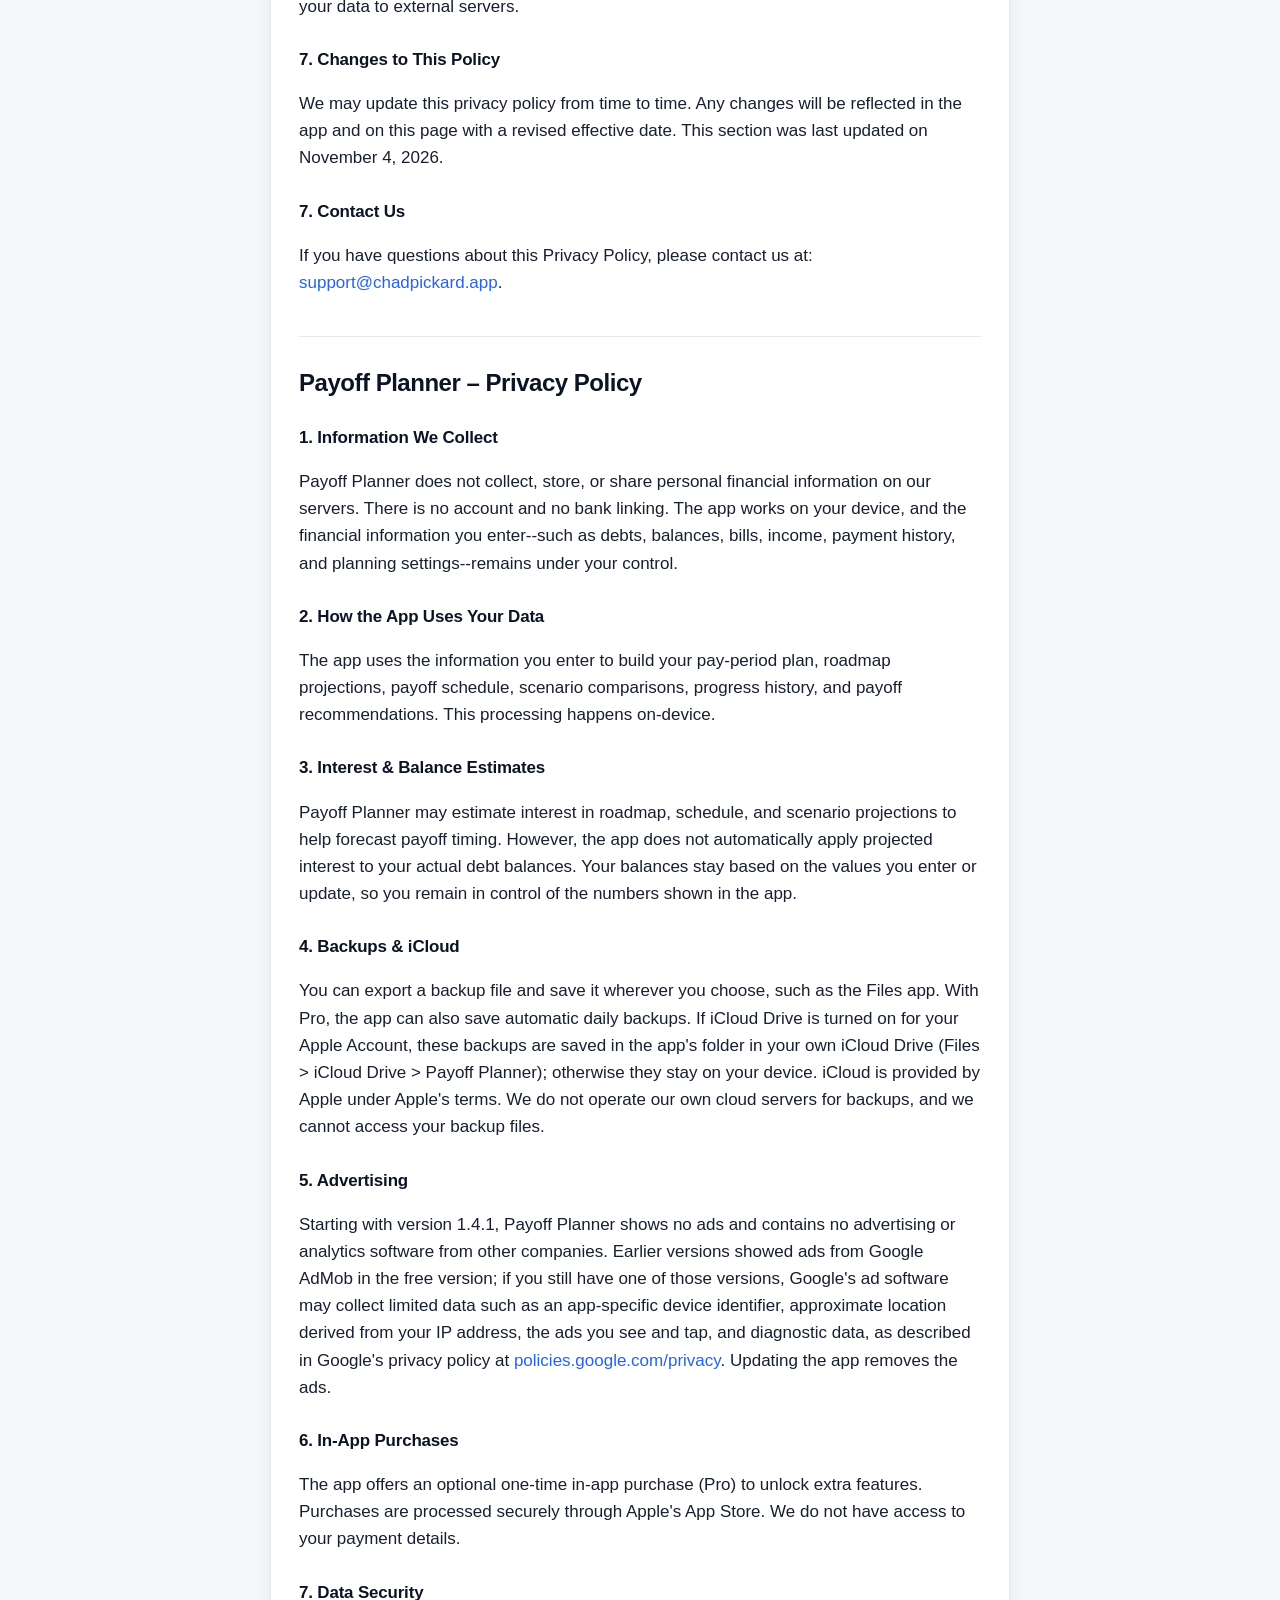
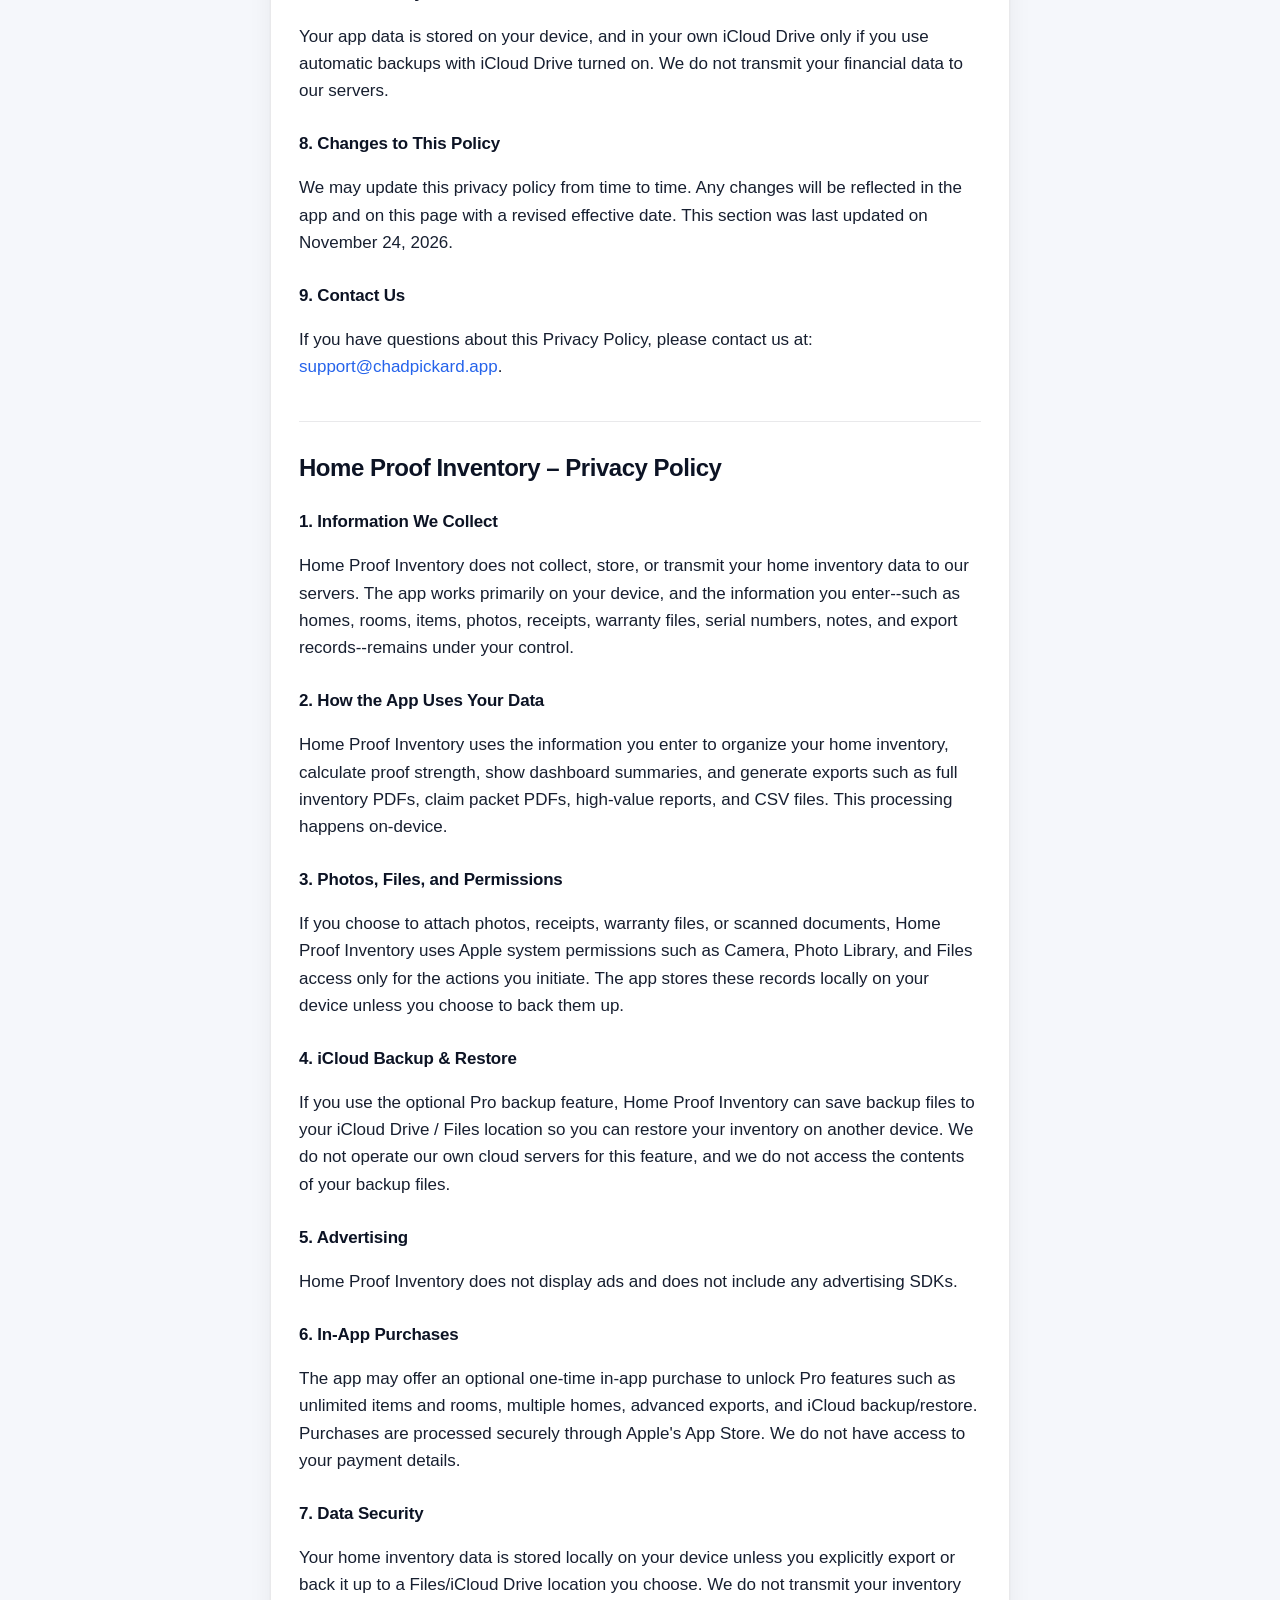
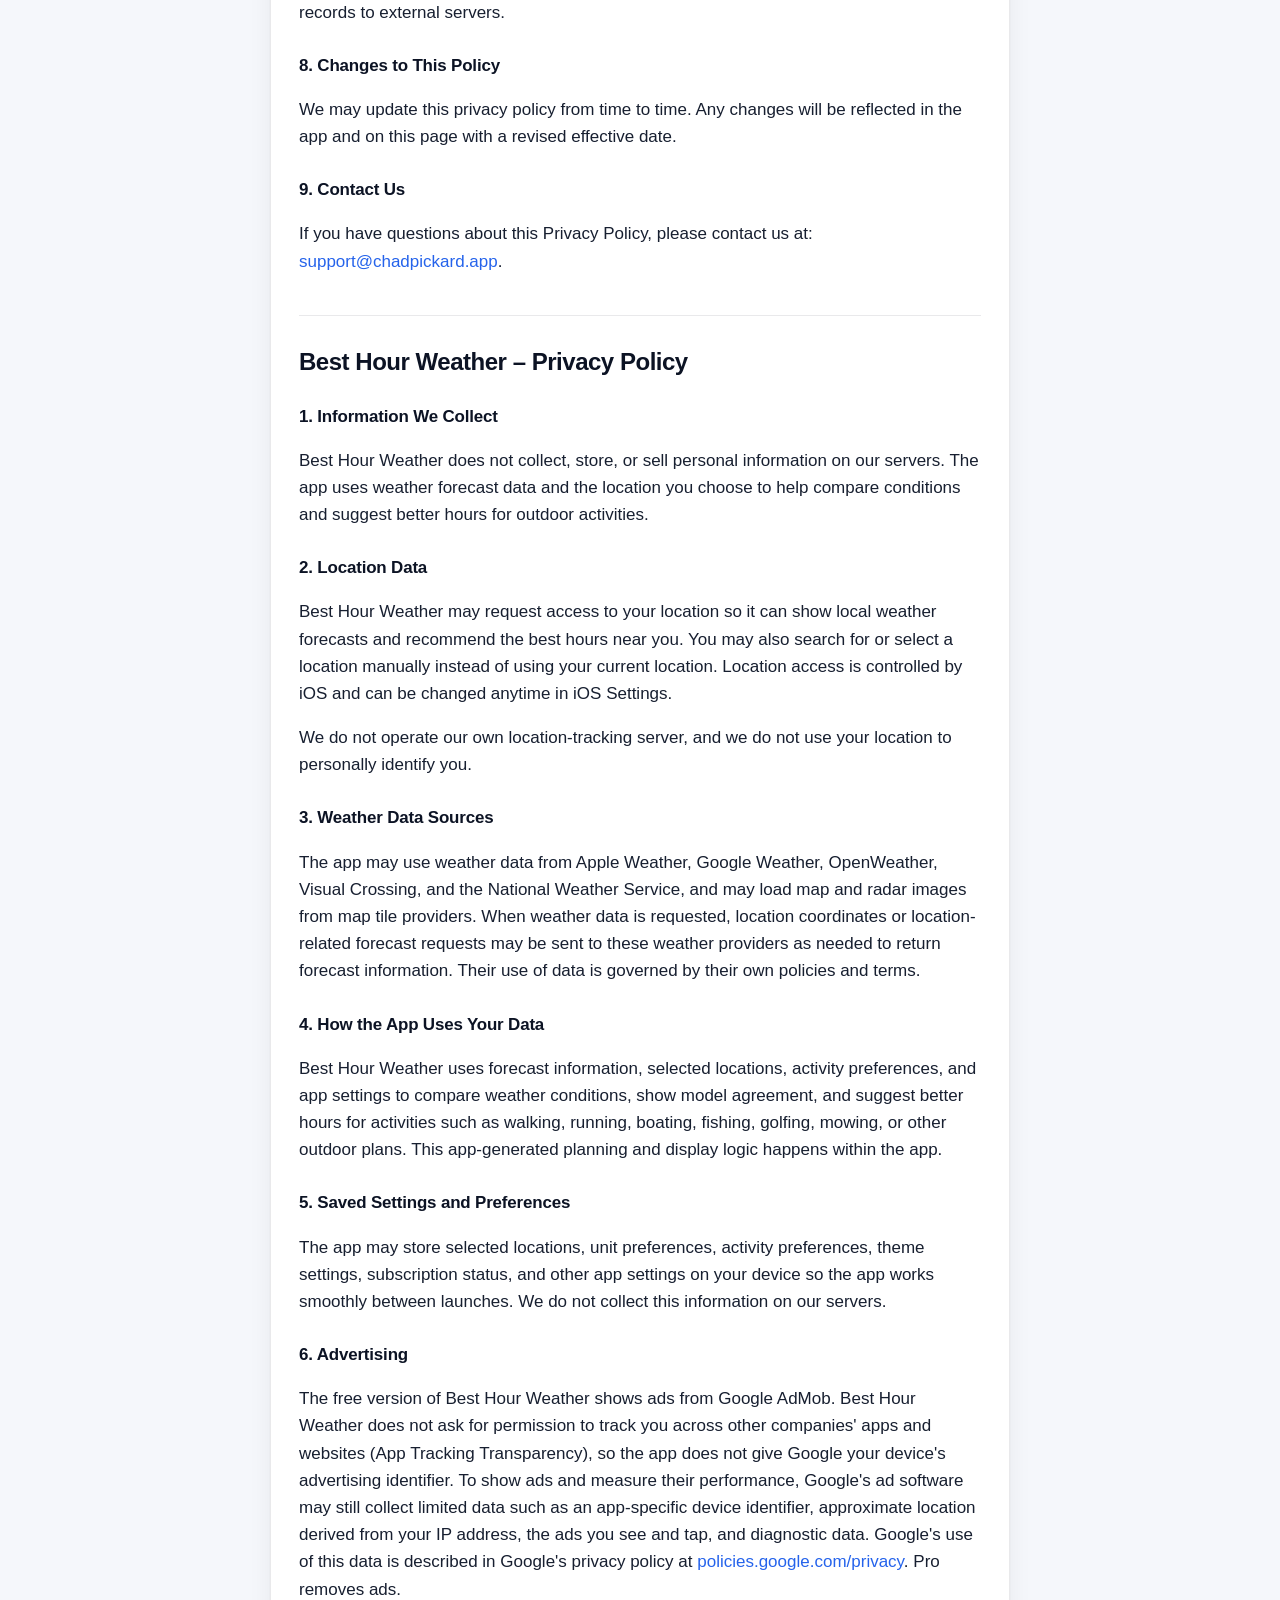
==== commit 802ea06e: "Payoff Planner About & FAQ page; no-ads privacy wording for 1.4.1 (publish after approval) Co-Author" ====
--- a/privacy-policy.html
+++ b/privacy-policy.html
@@ -302,16 +302,16 @@
   <p>You can export a backup file and save it wherever you choose, such as the Files app. With Pro, the app can also save automatic daily backups. If iCloud Drive is turned on for your Apple Account, these backups are saved in the app's folder in your own iCloud Drive (Files &gt; iCloud Drive &gt; Payoff Planner); otherwise they stay on your device. iCloud is provided by Apple under Apple's terms. We do not operate our own cloud servers for backups, and we cannot access your backup files.</p>
 
   <h3>5. Advertising</h3>
-  <p>The free version of Payoff Planner shows ads from Google AdMob. Payoff Planner does not ask for permission to track you across other companies' apps and websites (App Tracking Transparency), so the app does not give Google your device's advertising identifier. To show ads and measure their performance, Google's ad software may still collect limited data such as an app-specific device identifier, approximate location derived from your IP address, the ads you see and tap, and diagnostic data. In the European Economic Area, the United Kingdom, and Switzerland, the app asks for your consent before showing ads, and you can change your choice later in More &gt; Ad Privacy Choices. Google's use of this data is described in Google's privacy policy at <a href="https://policies.google.com/privacy">policies.google.com/privacy</a>. Pro removes all ads.</p>
+  <p>Starting with version 1.4.1, Payoff Planner shows no ads and contains no advertising or analytics software from other companies. Earlier versions showed ads from Google AdMob in the free version; if you still have one of those versions, Google's ad software may collect limited data such as an app-specific device identifier, approximate location derived from your IP address, the ads you see and tap, and diagnostic data, as described in Google's privacy policy at <a href="https://policies.google.com/privacy">policies.google.com/privacy</a>. Updating the app removes the ads.</p>
 
   <h3>6. In-App Purchases</h3>
-  <p>The app offers an optional one-time in-app purchase (Pro) to remove ads and unlock extra features. Purchases are processed securely through Apple's App Store. We do not have access to your payment details.</p>
+  <p>The app offers an optional one-time in-app purchase (Pro) to unlock extra features. Purchases are processed securely through Apple's App Store. We do not have access to your payment details.</p>
 
   <h3>7. Data Security</h3>
   <p>Your app data is stored on your device, and in your own iCloud Drive only if you use automatic backups with iCloud Drive turned on. We do not transmit your financial data to our servers.</p>
 
   <h3>8. Changes to This Policy</h3>
-  <p>We may update this privacy policy from time to time. Any changes will be reflected in the app and on this page with a revised effective date. This section was last updated on November 4, 2026.</p>
+  <p>We may update this privacy policy from time to time. Any changes will be reflected in the app and on this page with a revised effective date. This section was last updated on November 24, 2026.</p>
 
   <h3>9. Contact Us</h3>
   <p>If you have questions about this Privacy Policy, please contact us at:
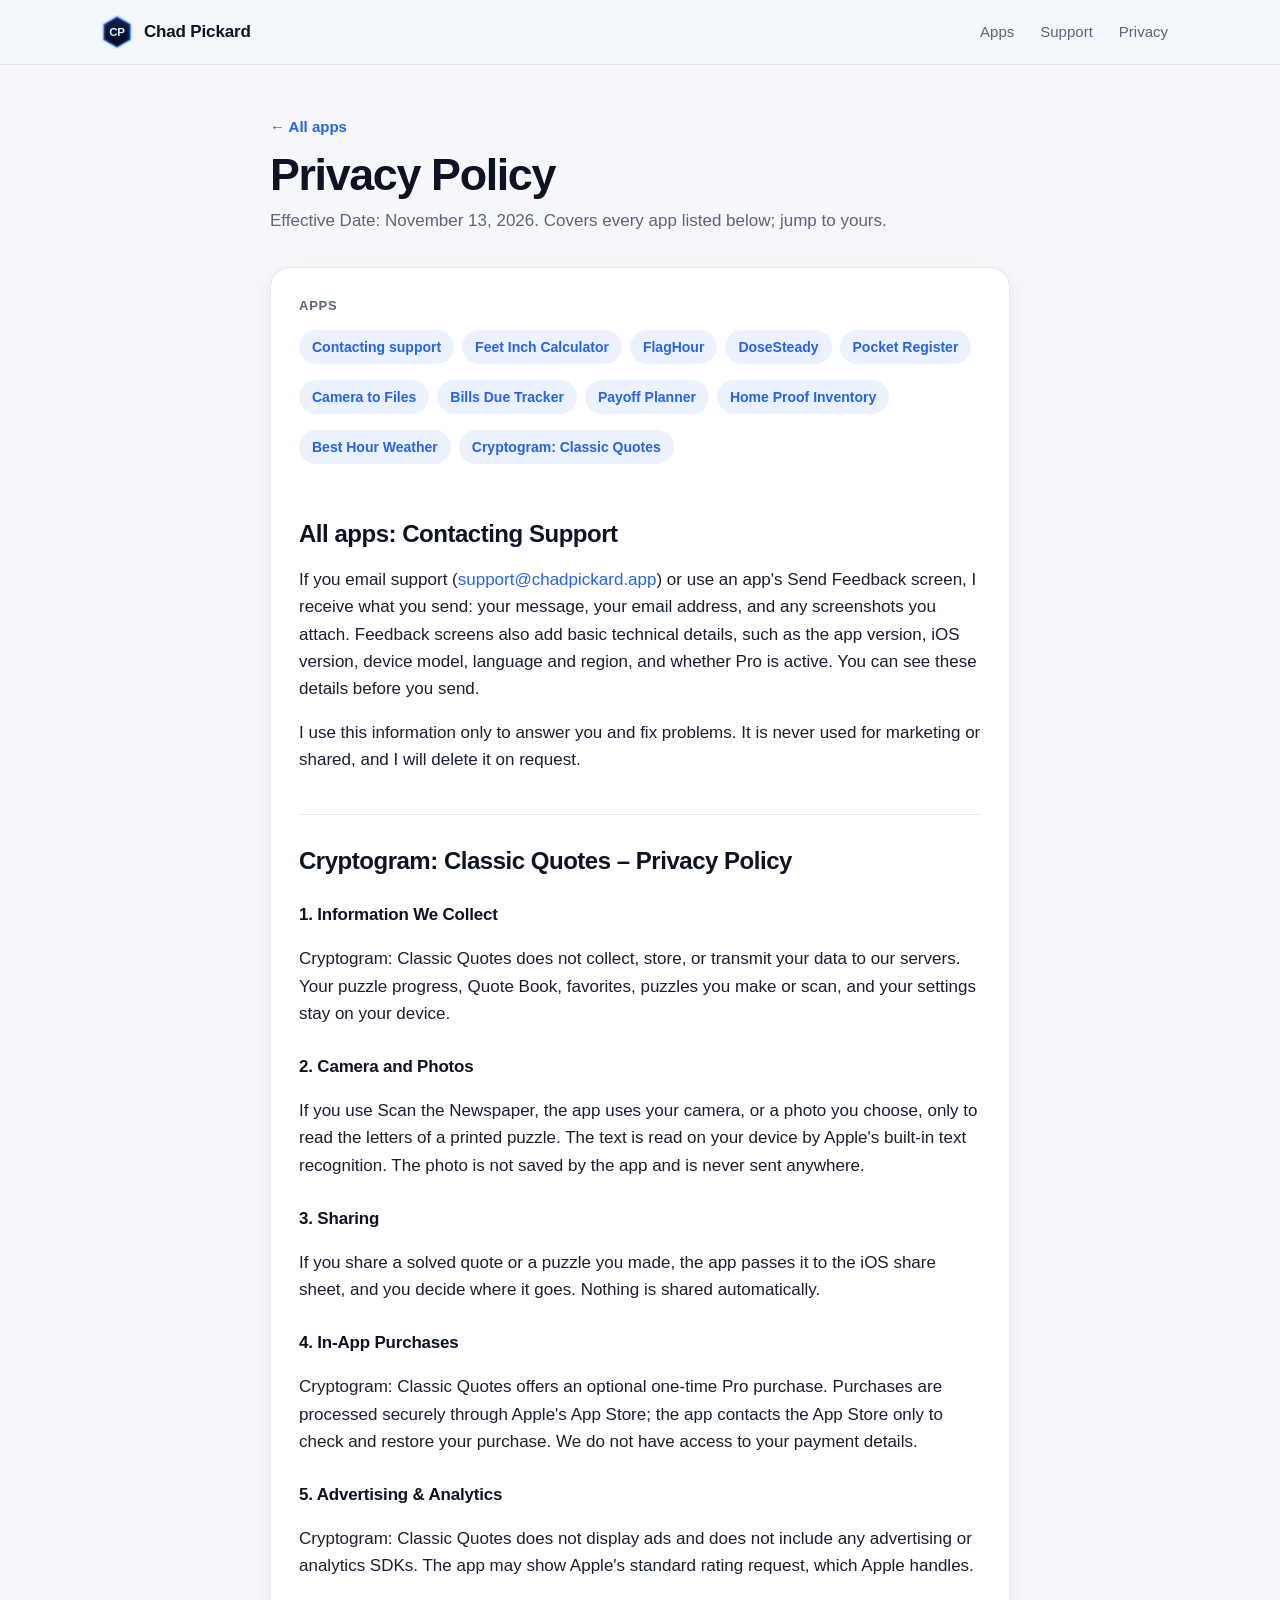
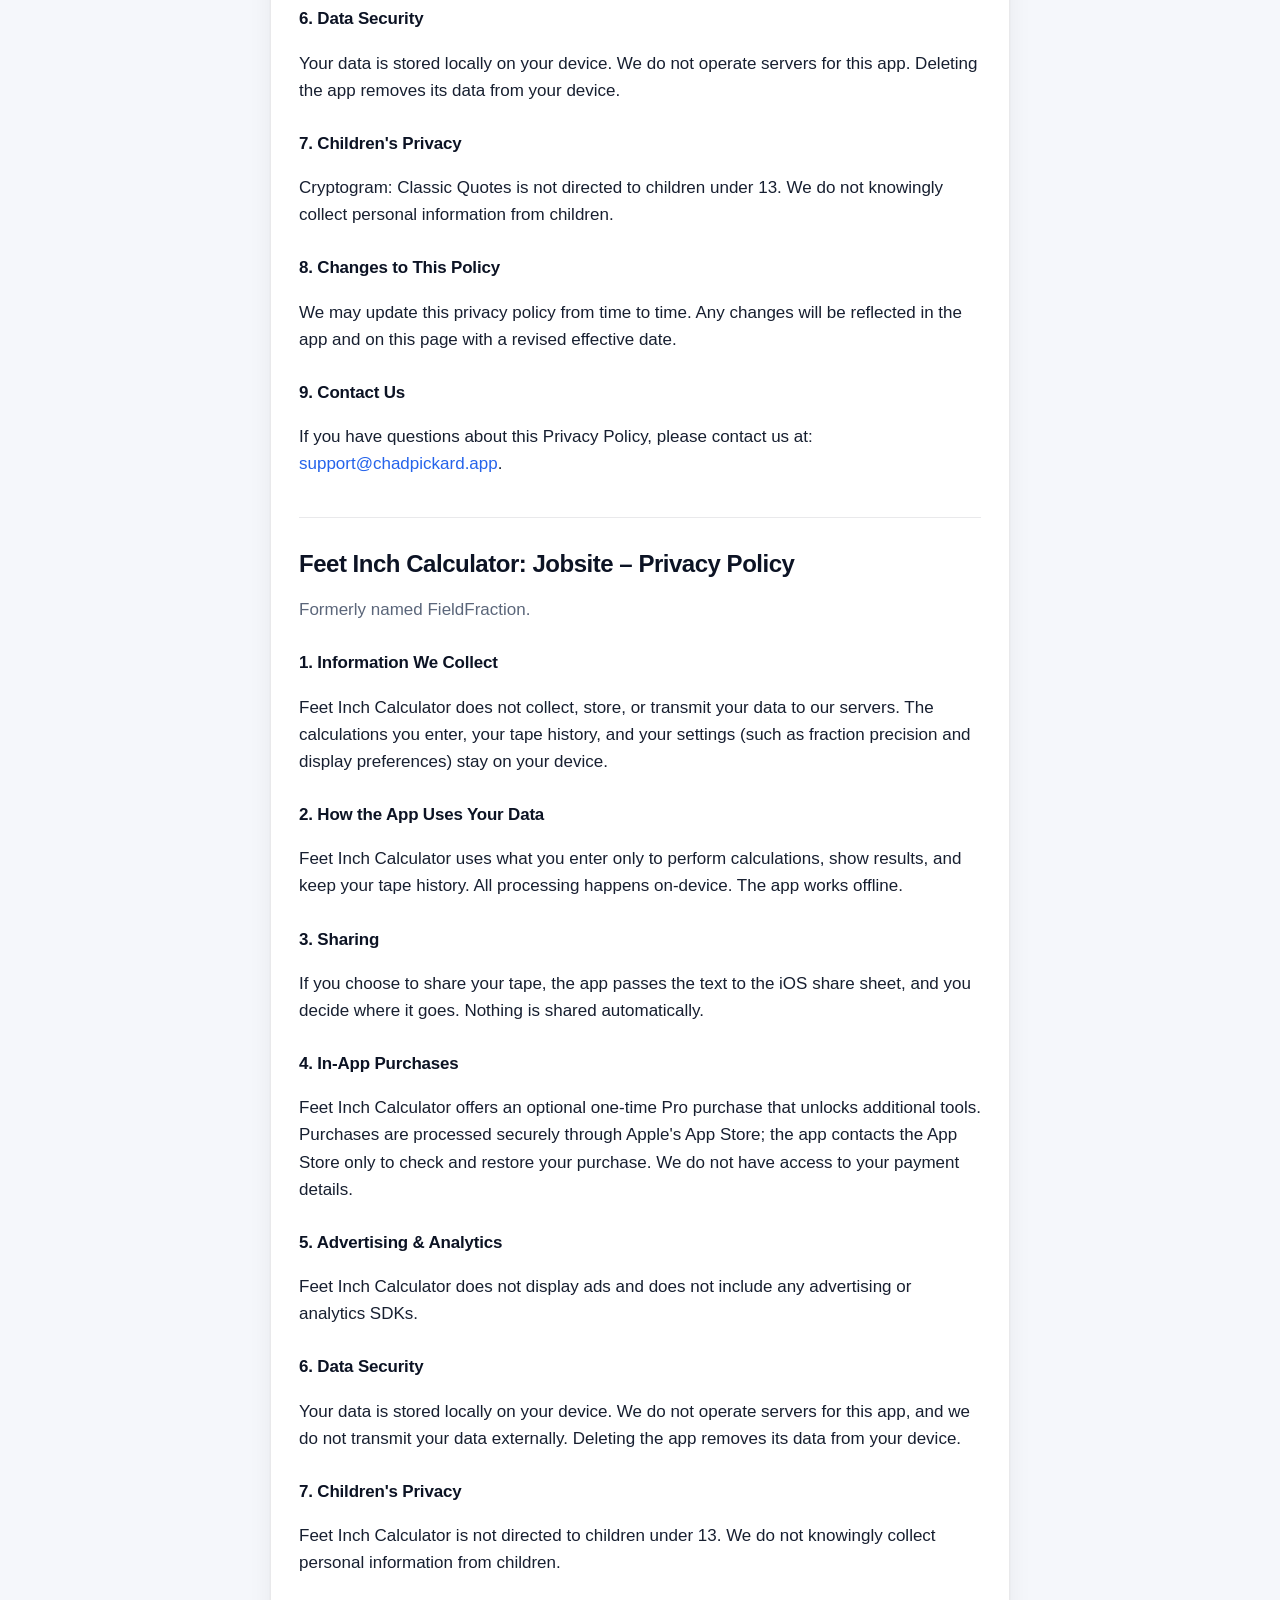
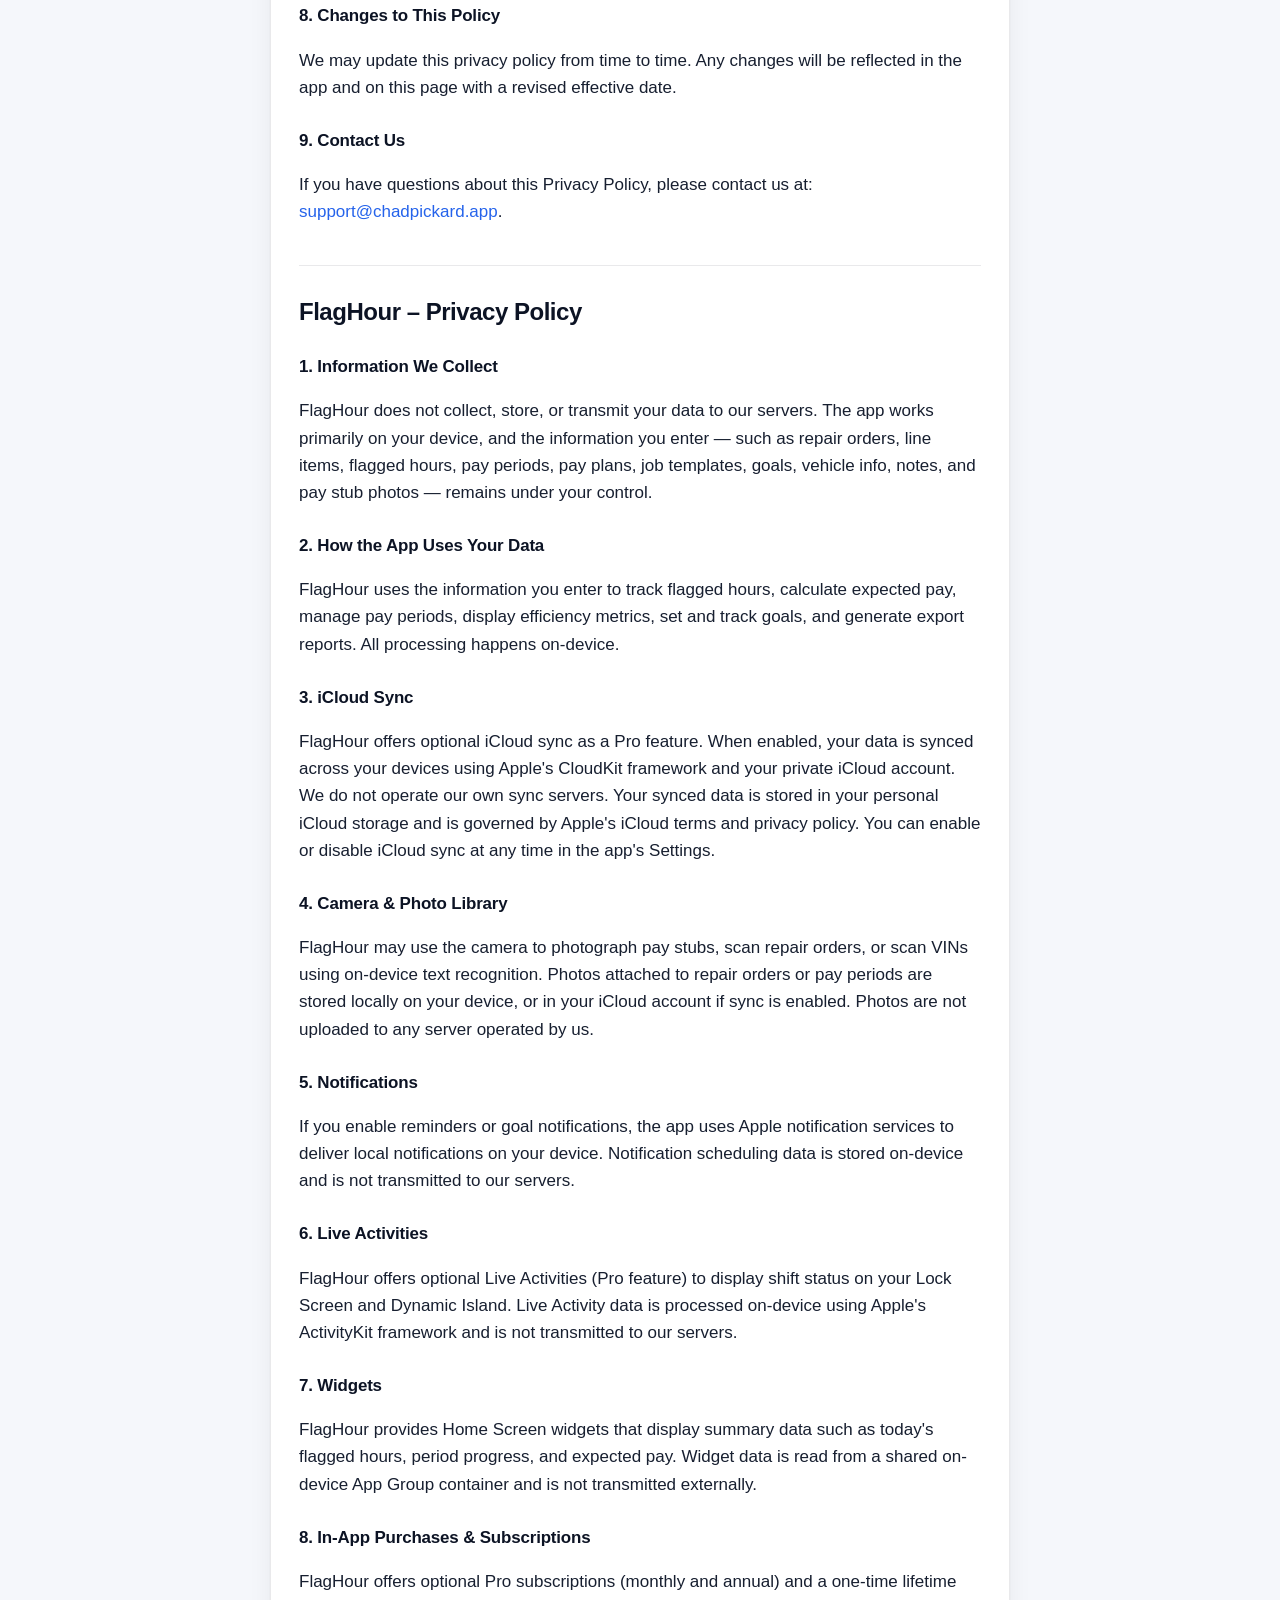
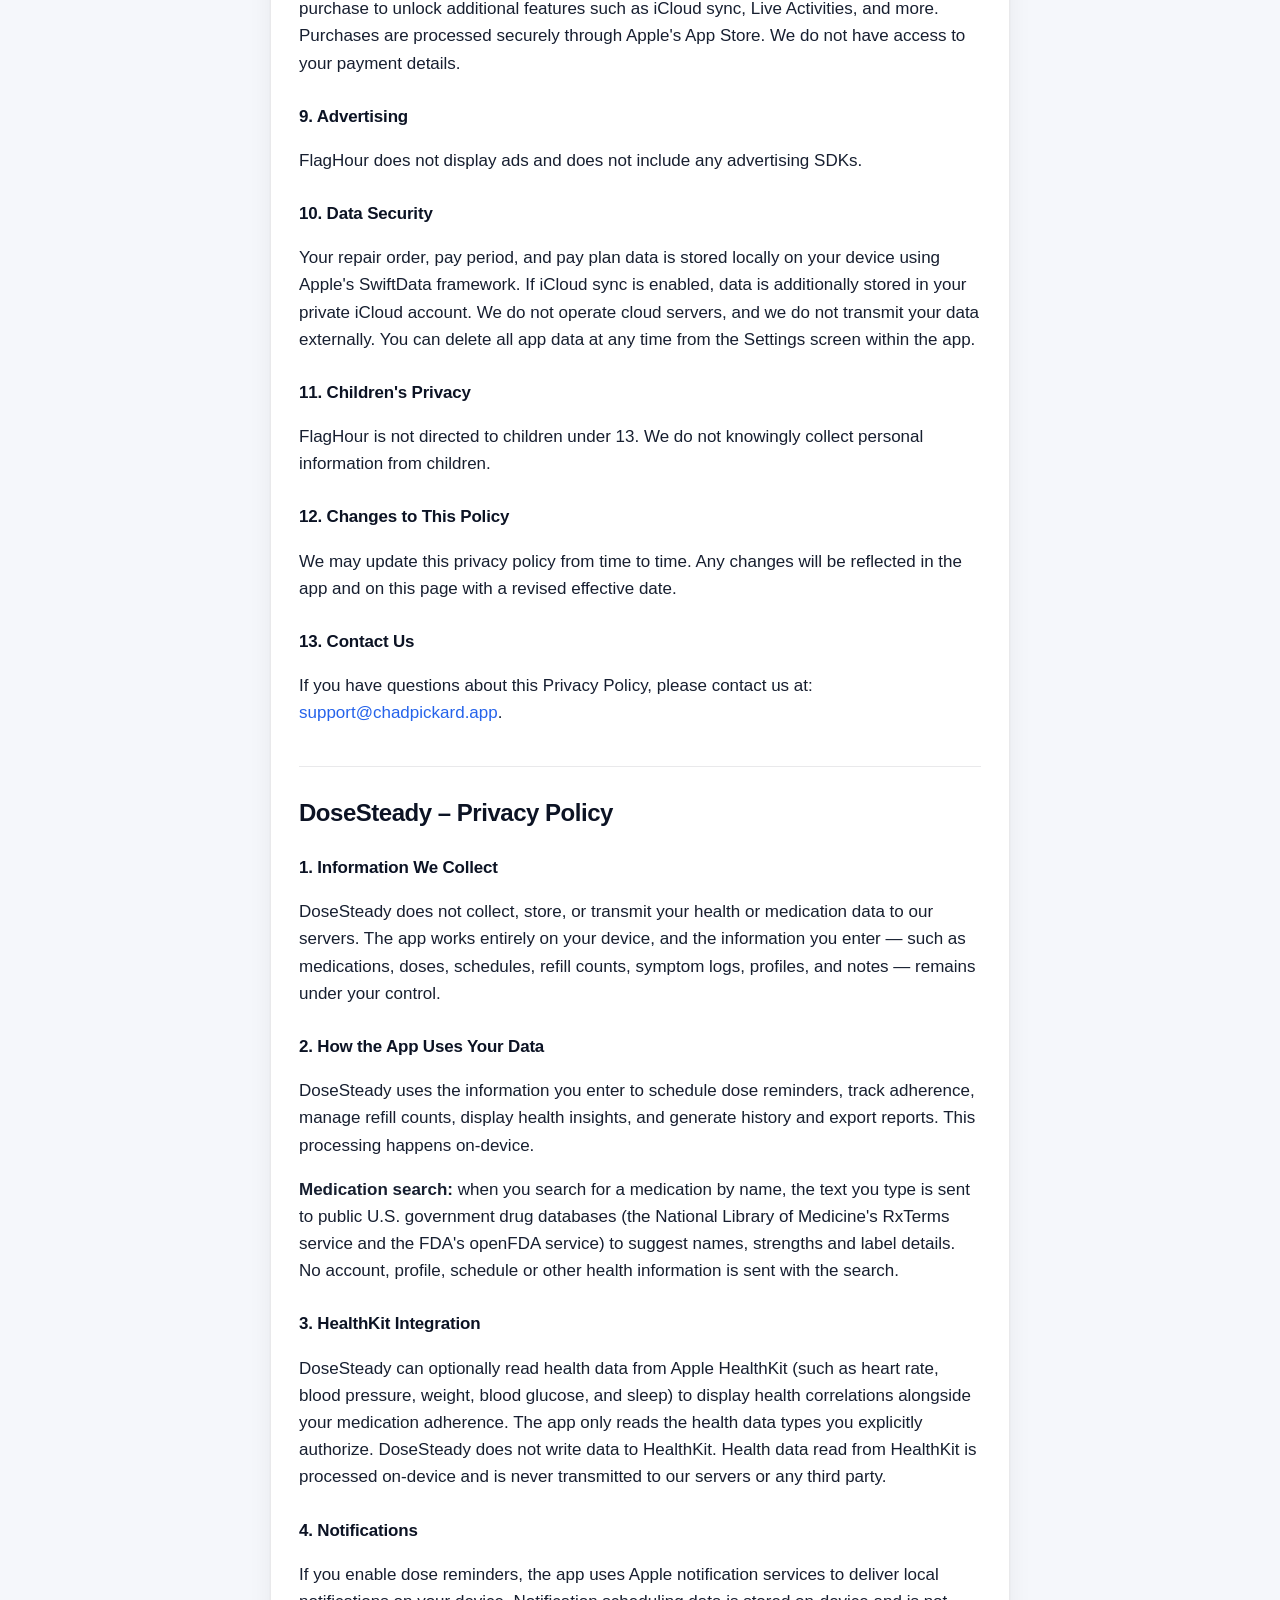
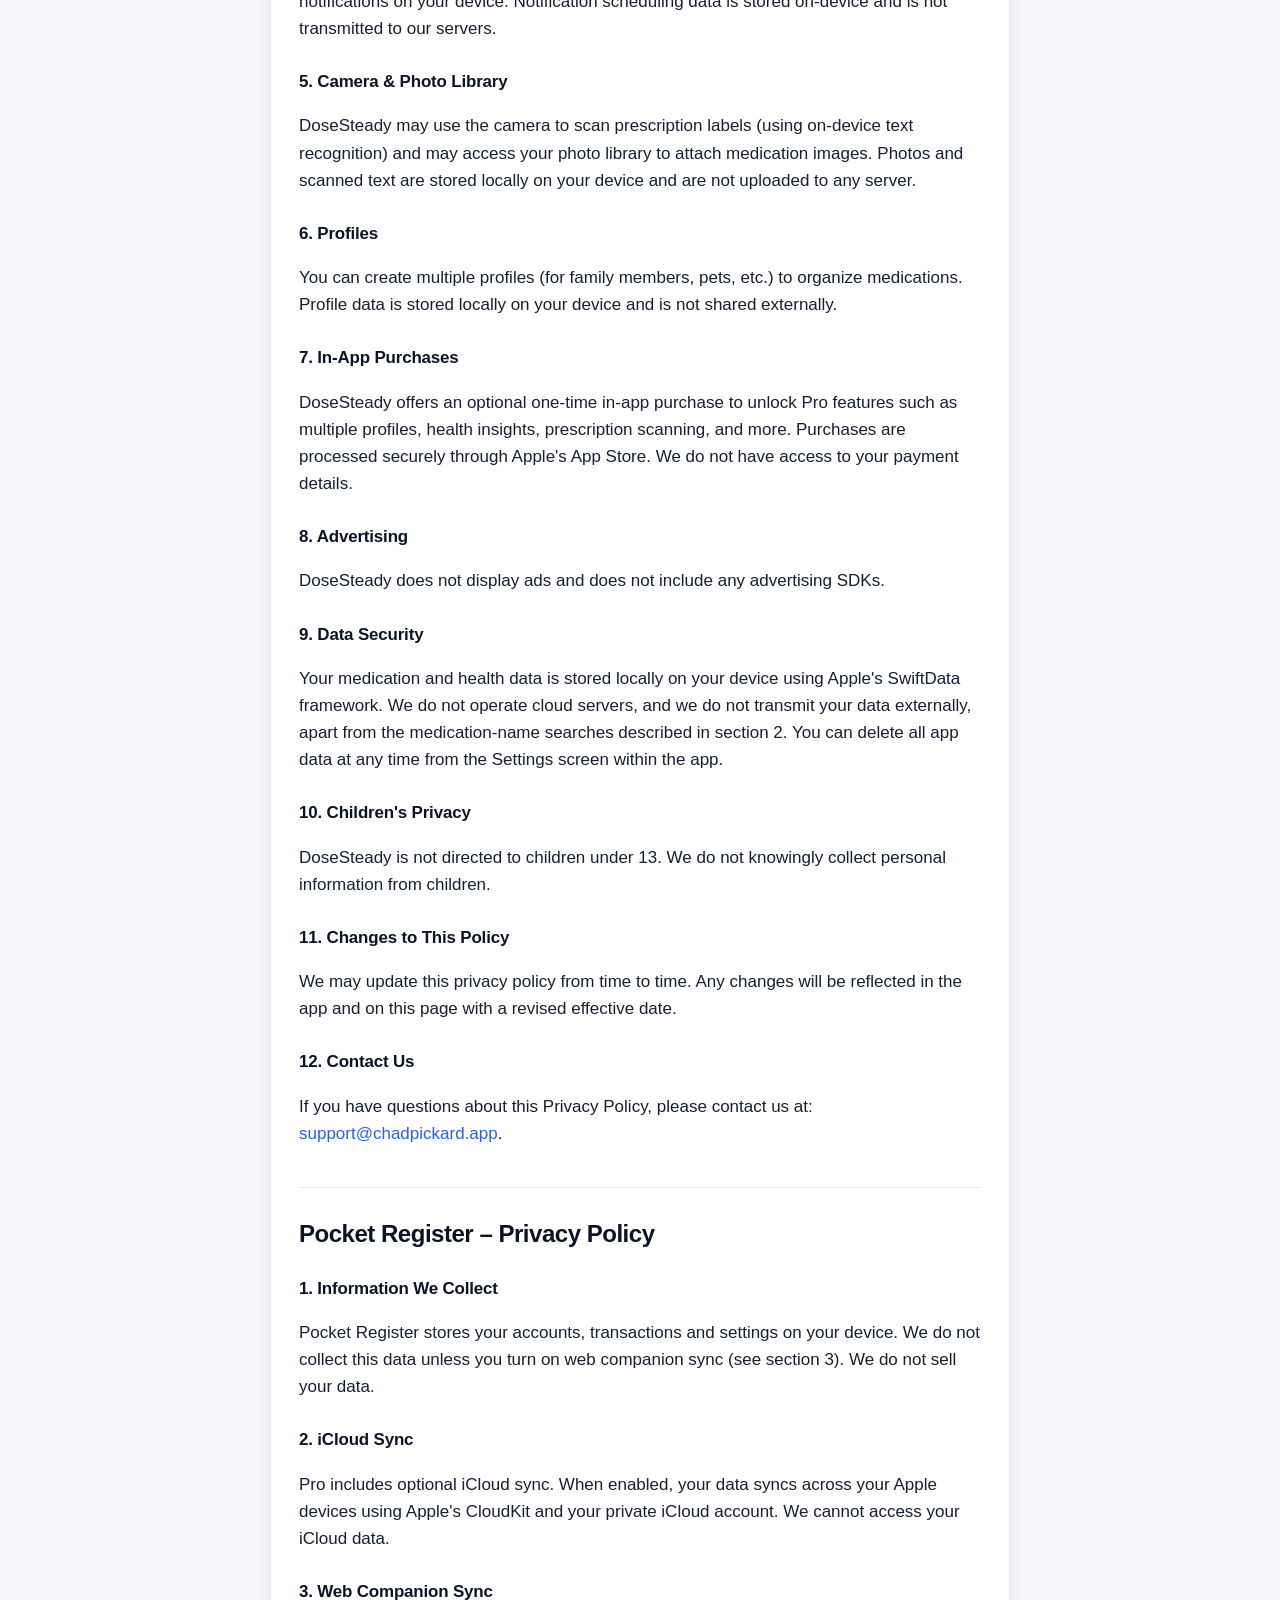
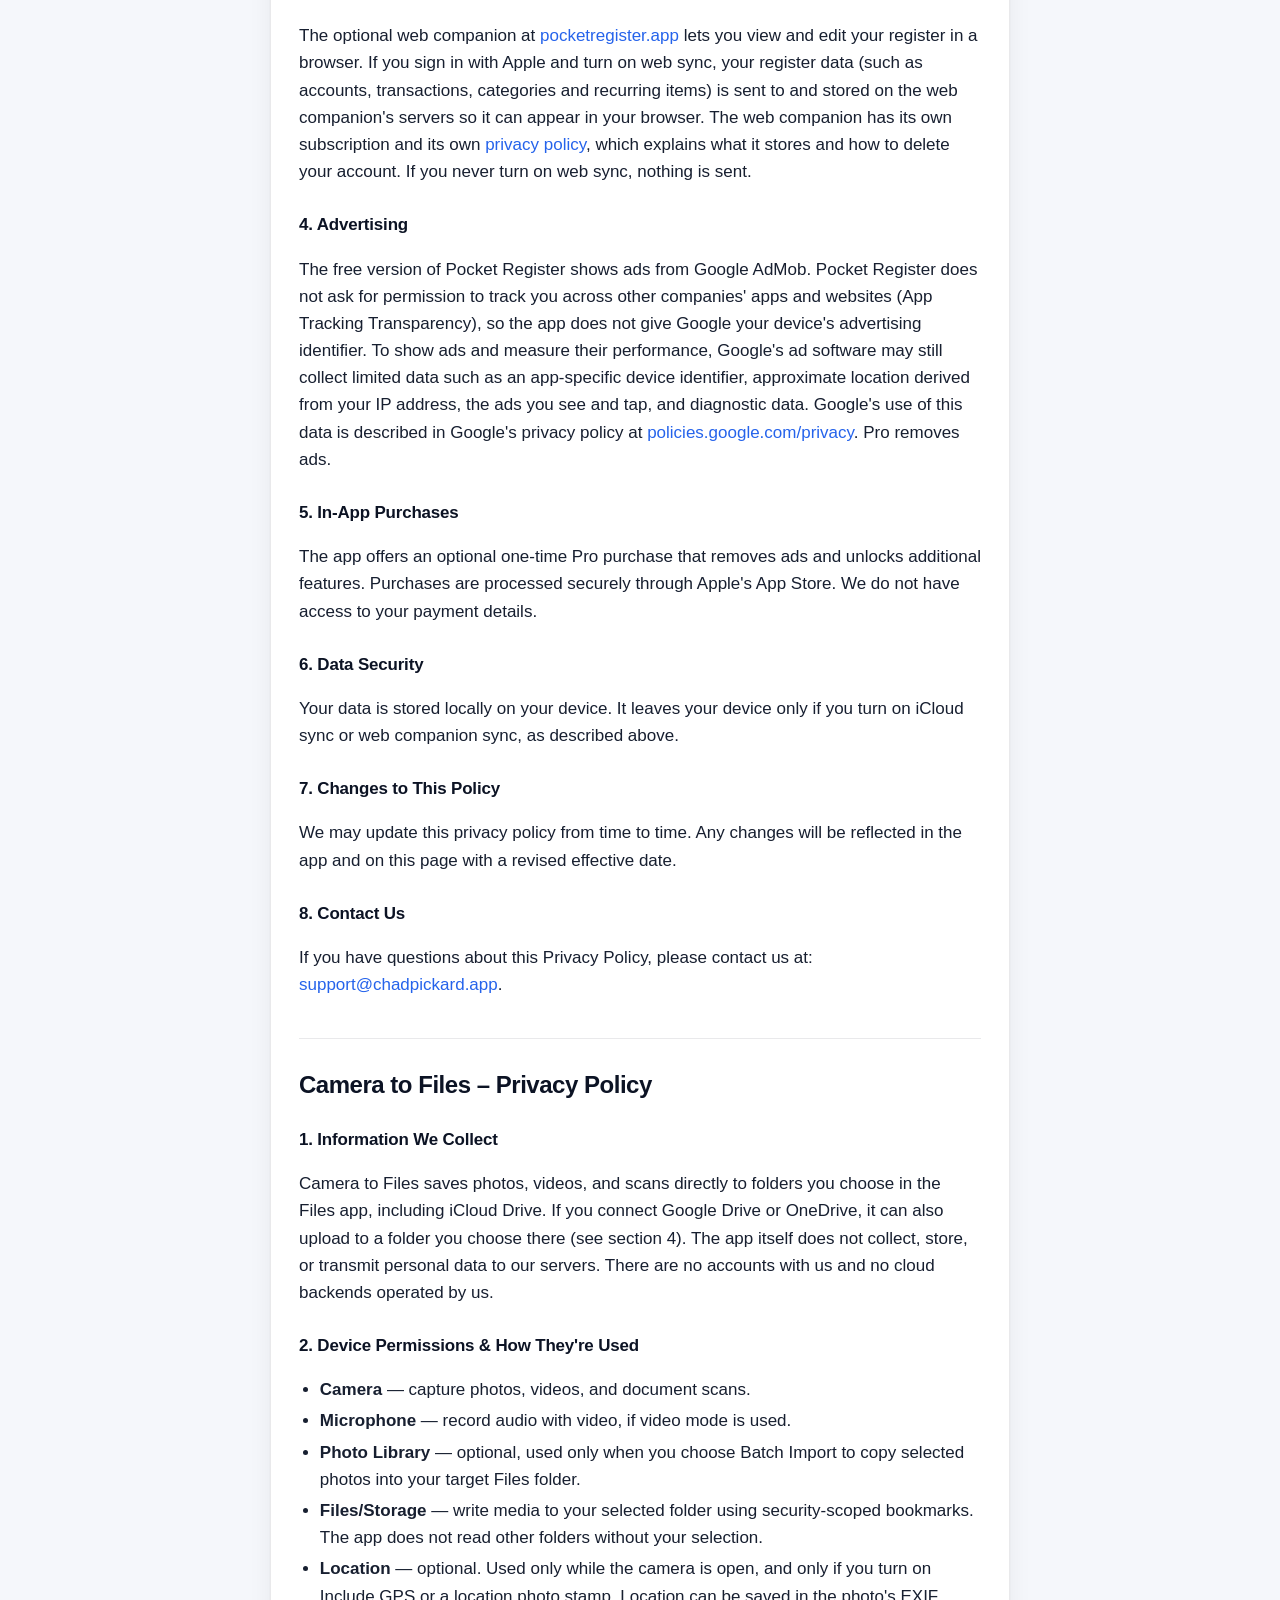
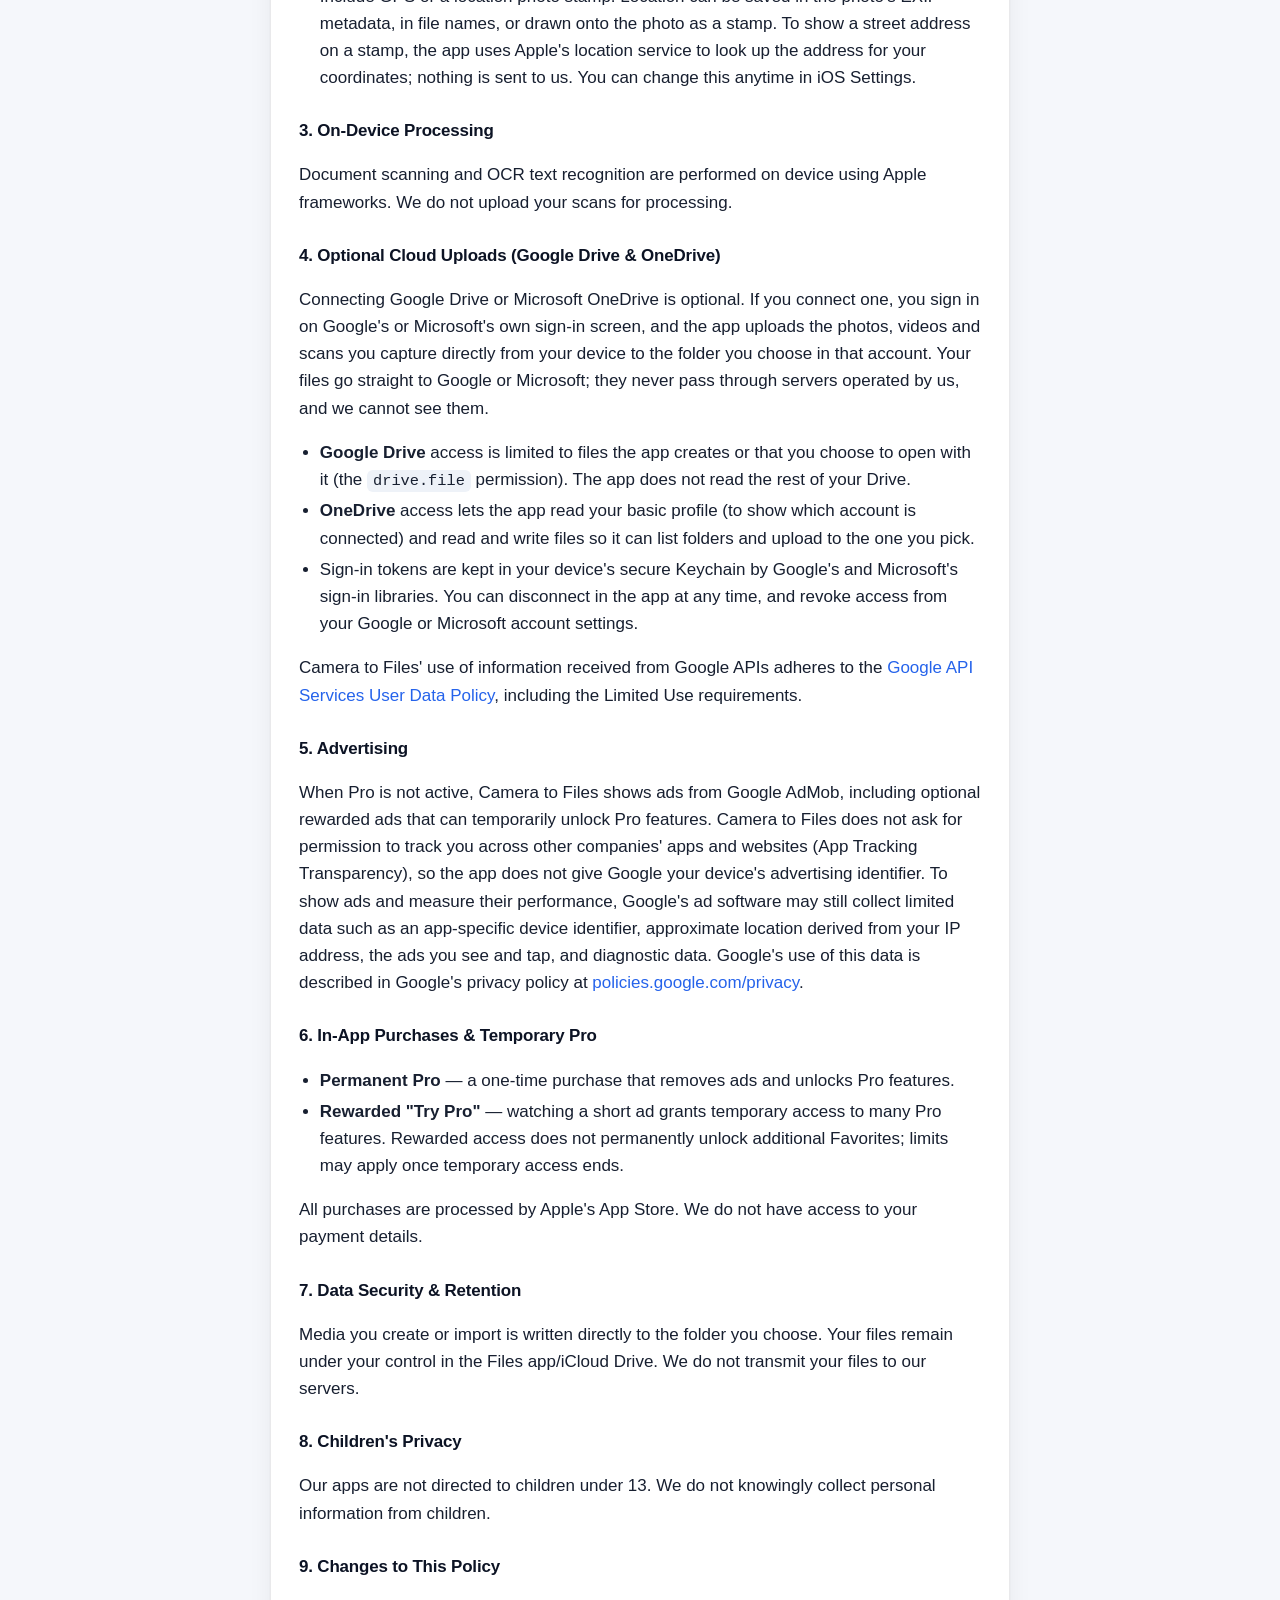
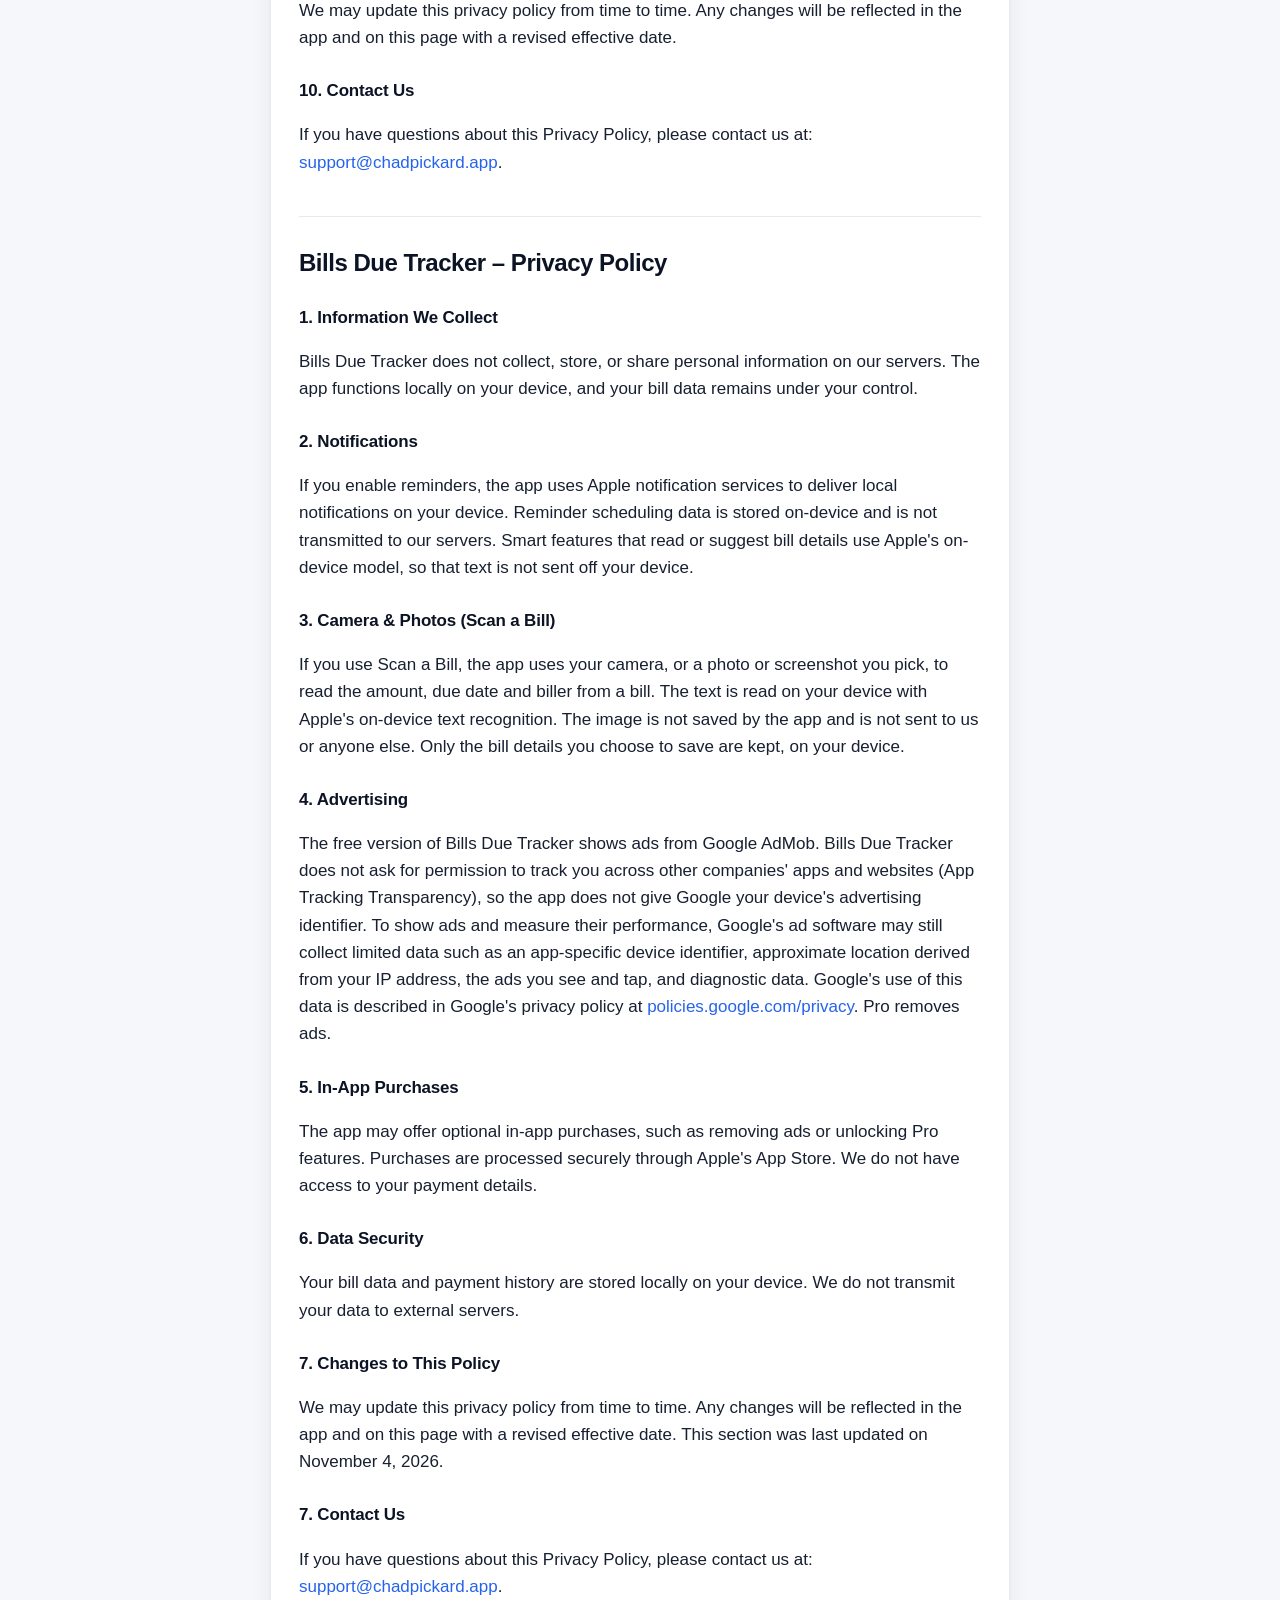
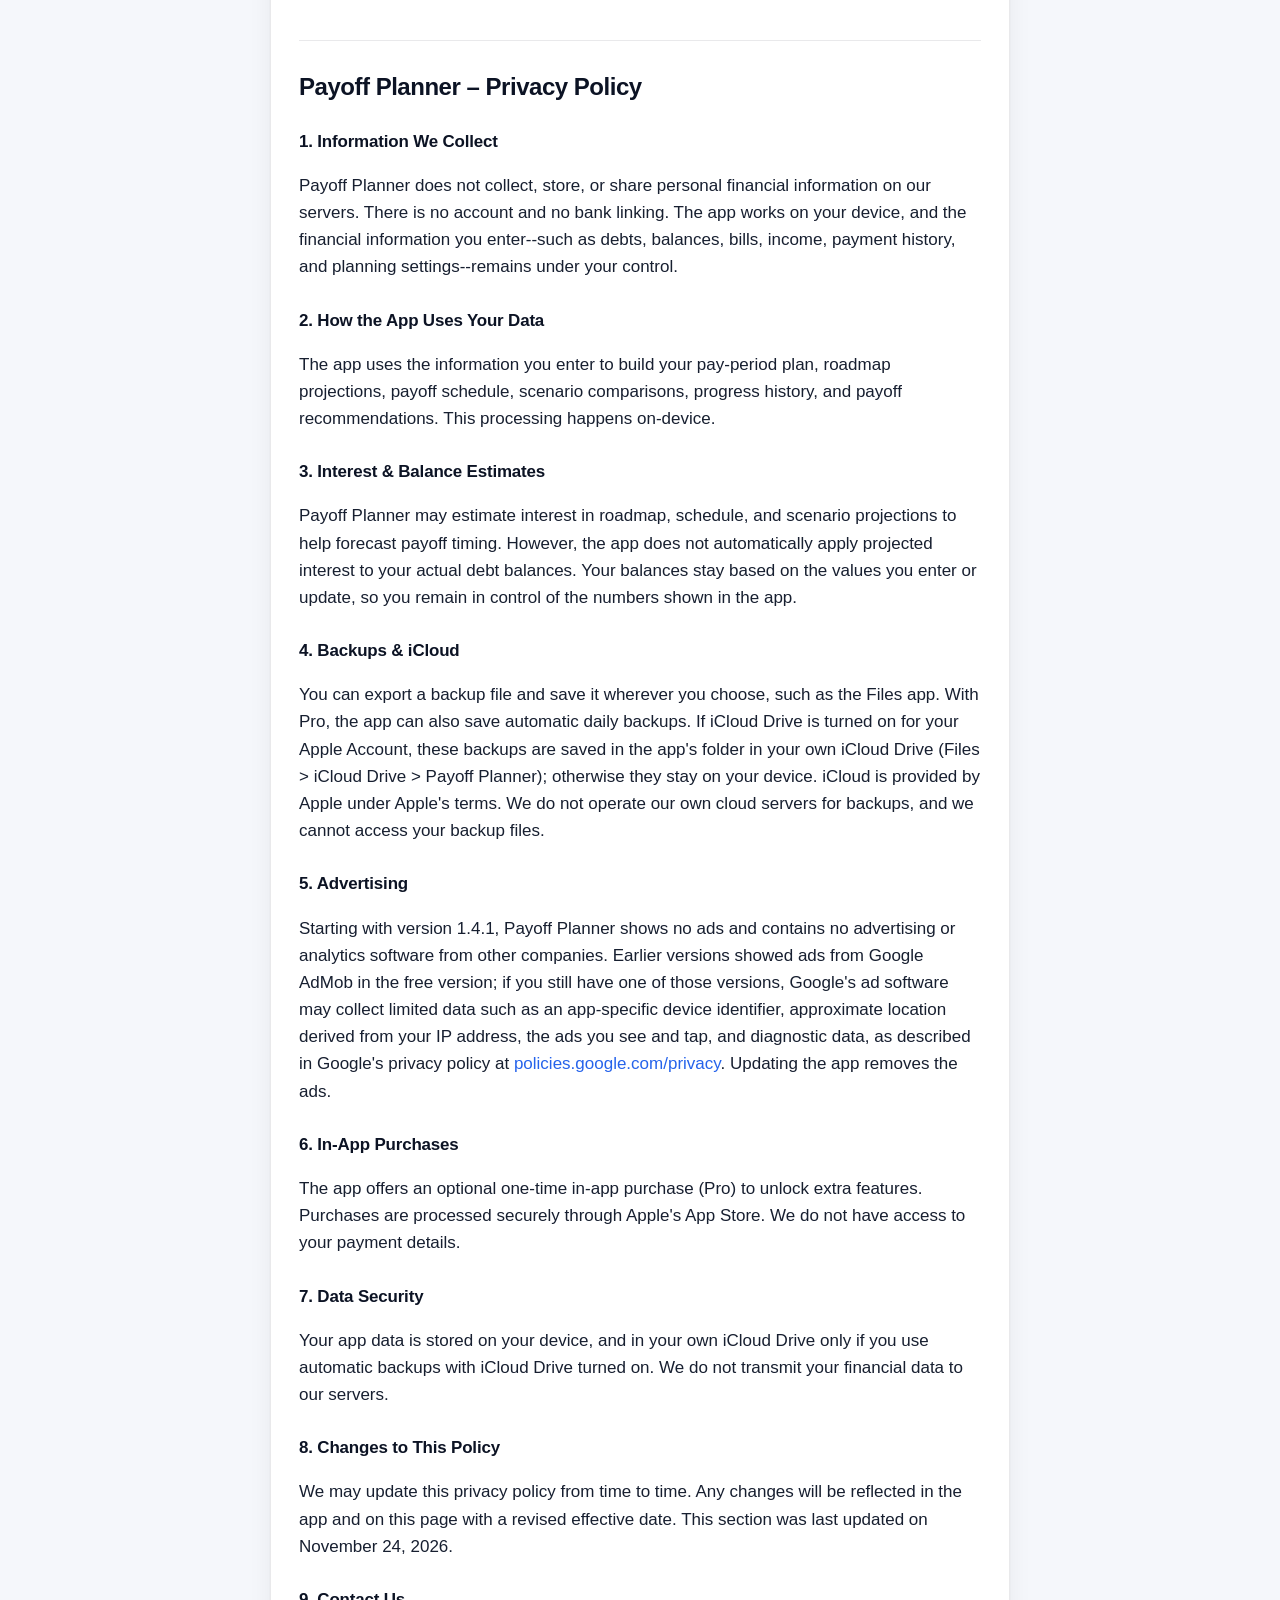
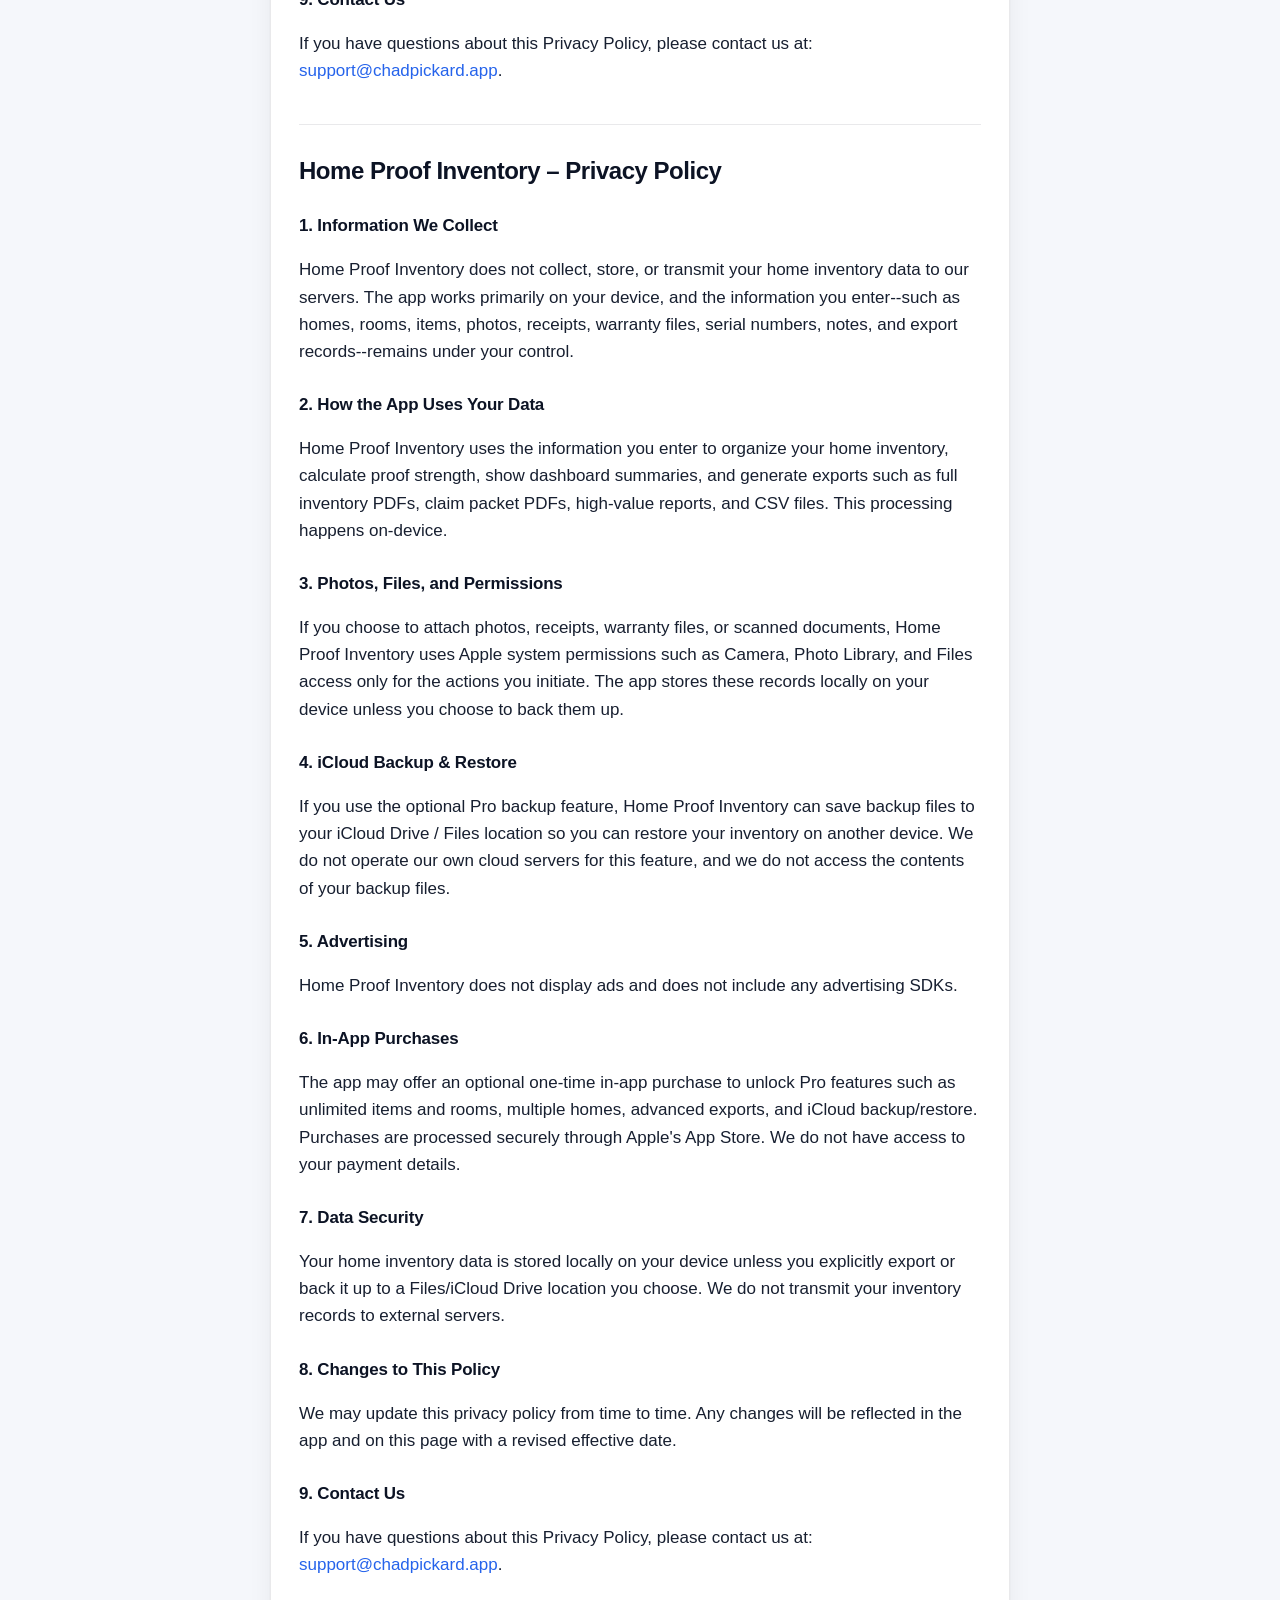
==== commit ff5ae610: "Draft: Cryptogram: Classic Quotes support entry and privacy policy (not published; needs Chad's OK) " ====
--- a/privacy-policy.html
+++ b/privacy-policy.html
@@ -43,6 +43,7 @@
       <li><a href="#debt-payoff-sprint">Payoff Planner</a></li>
       <li><a href="#homeproof">Home Proof Inventory</a></li>
       <li><a href="#best-hour-weather">Best Hour Weather</a></li>
+      <li><a href="#cryptograms">Cryptogram: Classic Quotes</a></li>
     </ul>
   </nav>
 
@@ -51,6 +52,37 @@
   <h2 id="contacting-support">All apps: Contacting Support</h2>
   <p>If you email support (<a href="mailto:support@chadpickard.app">support@chadpickard.app</a>) or use an app's Send Feedback screen, I receive what you send: your message, your email address, and any screenshots you attach. Feedback screens also add basic technical details, such as the app version, iOS version, device model, language and region, and whether Pro is active. You can see these details before you send.</p>
   <p>I use this information only to answer you and fix problems. It is never used for marketing or shared, and I will delete it on request.</p>
+
+  <!-- =================== Cryptogram: Classic Quotes =================== -->
+  <h2 id="cryptograms">Cryptogram: Classic Quotes – Privacy Policy</h2>
+
+  <h3>1. Information We Collect</h3>
+  <p>Cryptogram: Classic Quotes does not collect, store, or transmit your data to our servers. Your puzzle progress, Quote Book, favorites, puzzles you make or scan, and your settings stay on your device.</p>
+
+  <h3>2. Camera and Photos</h3>
+  <p>If you use Scan the Newspaper, the app uses your camera, or a photo you choose, only to read the letters of a printed puzzle. The text is read on your device by Apple's built-in text recognition. The photo is not saved by the app and is never sent anywhere.</p>
+
+  <h3>3. Sharing</h3>
+  <p>If you share a solved quote or a puzzle you made, the app passes it to the iOS share sheet, and you decide where it goes. Nothing is shared automatically.</p>
+
+  <h3>4. In-App Purchases</h3>
+  <p>Cryptogram: Classic Quotes offers an optional one-time Pro purchase. Purchases are processed securely through Apple's App Store; the app contacts the App Store only to check and restore your purchase. We do not have access to your payment details.</p>
+
+  <h3>5. Advertising &amp; Analytics</h3>
+  <p>Cryptogram: Classic Quotes does not display ads and does not include any advertising or analytics SDKs. The app may show Apple's standard rating request, which Apple handles.</p>
+
+  <h3>6. Data Security</h3>
+  <p>Your data is stored locally on your device. We do not operate servers for this app. Deleting the app removes its data from your device.</p>
+
+  <h3>7. Children's Privacy</h3>
+  <p>Cryptogram: Classic Quotes is not directed to children under 13. We do not knowingly collect personal information from children.</p>
+
+  <h3>8. Changes to This Policy</h3>
+  <p>We may update this privacy policy from time to time. Any changes will be reflected in the app and on this page with a revised effective date.</p>
+
+  <h3>9. Contact Us</h3>
+  <p>If you have questions about this Privacy Policy, please contact us at:
+     <a href="mailto:support@chadpickard.app">support@chadpickard.app</a>.</p>
 
   <!-- =================== Feet Inch Calculator (FieldFraction) =================== -->
   <h2 id="fieldfraction">Feet Inch Calculator: Jobsite – Privacy Policy</h2>
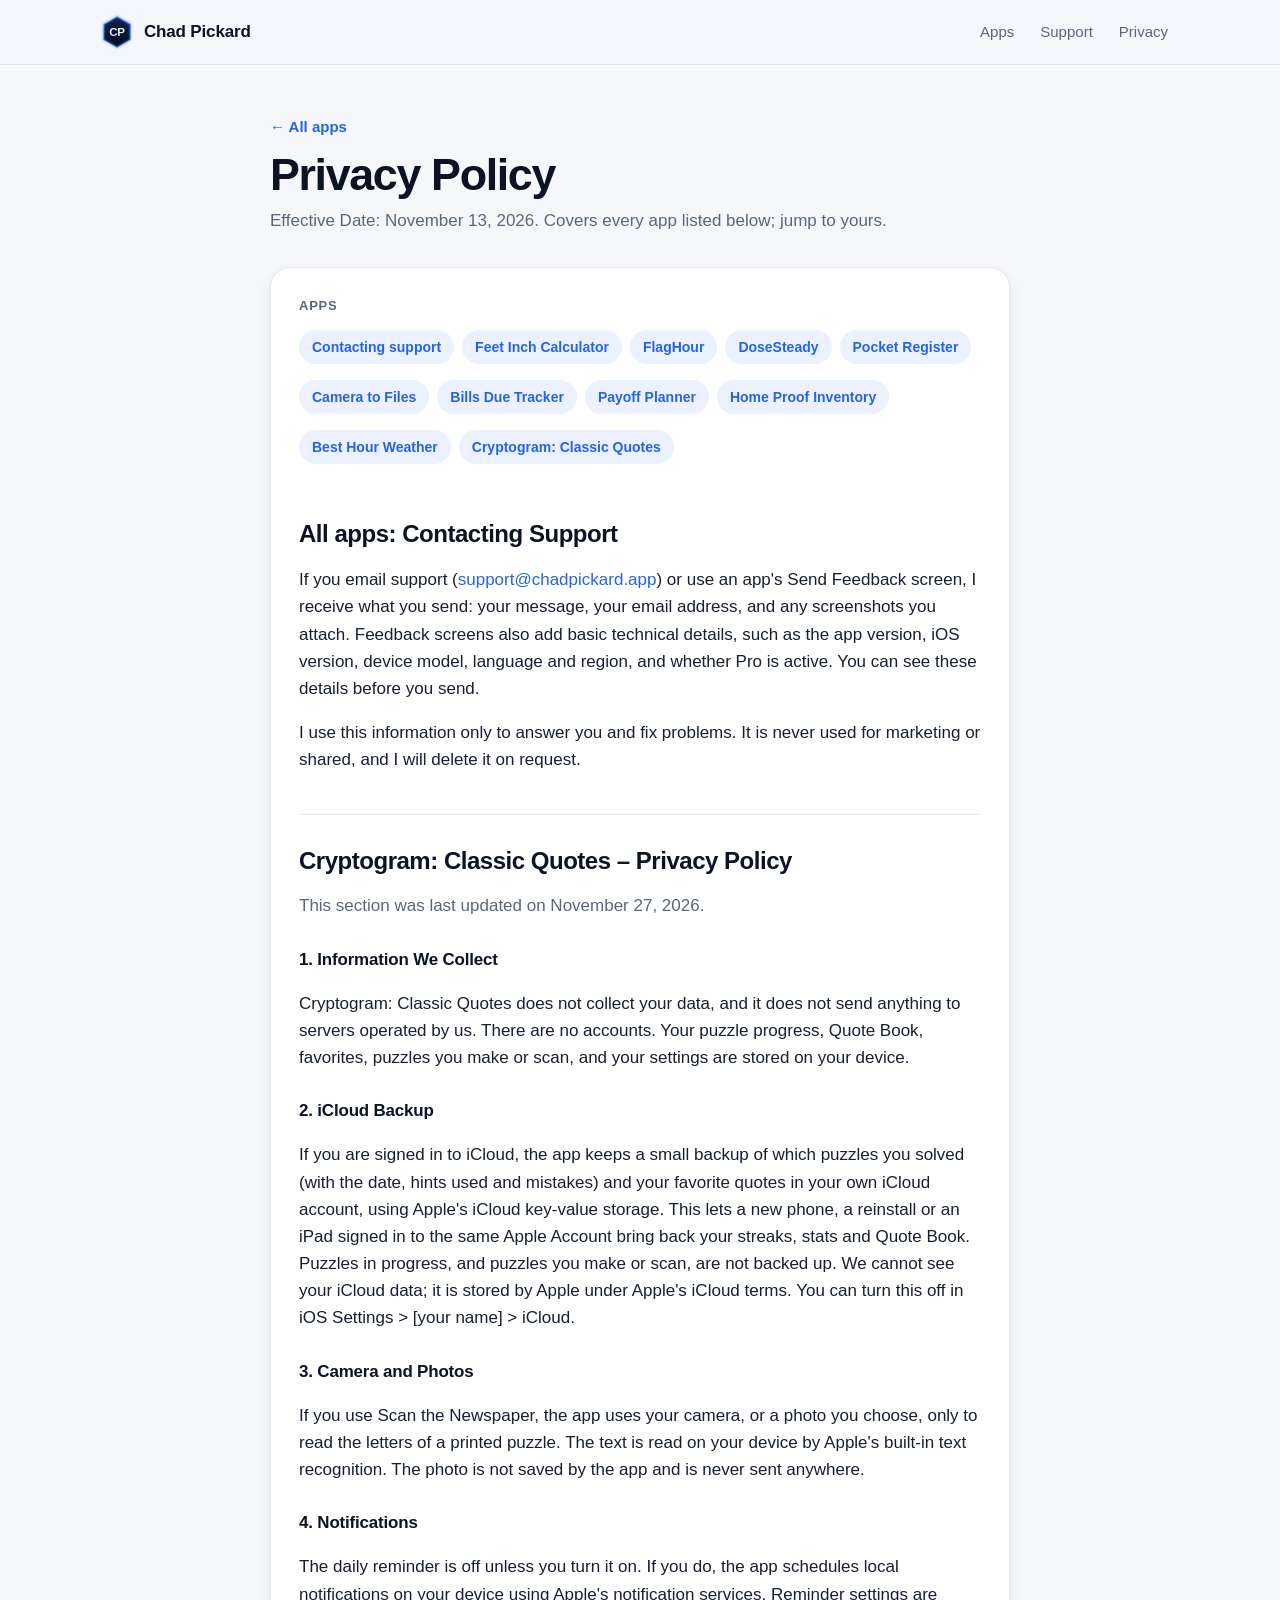
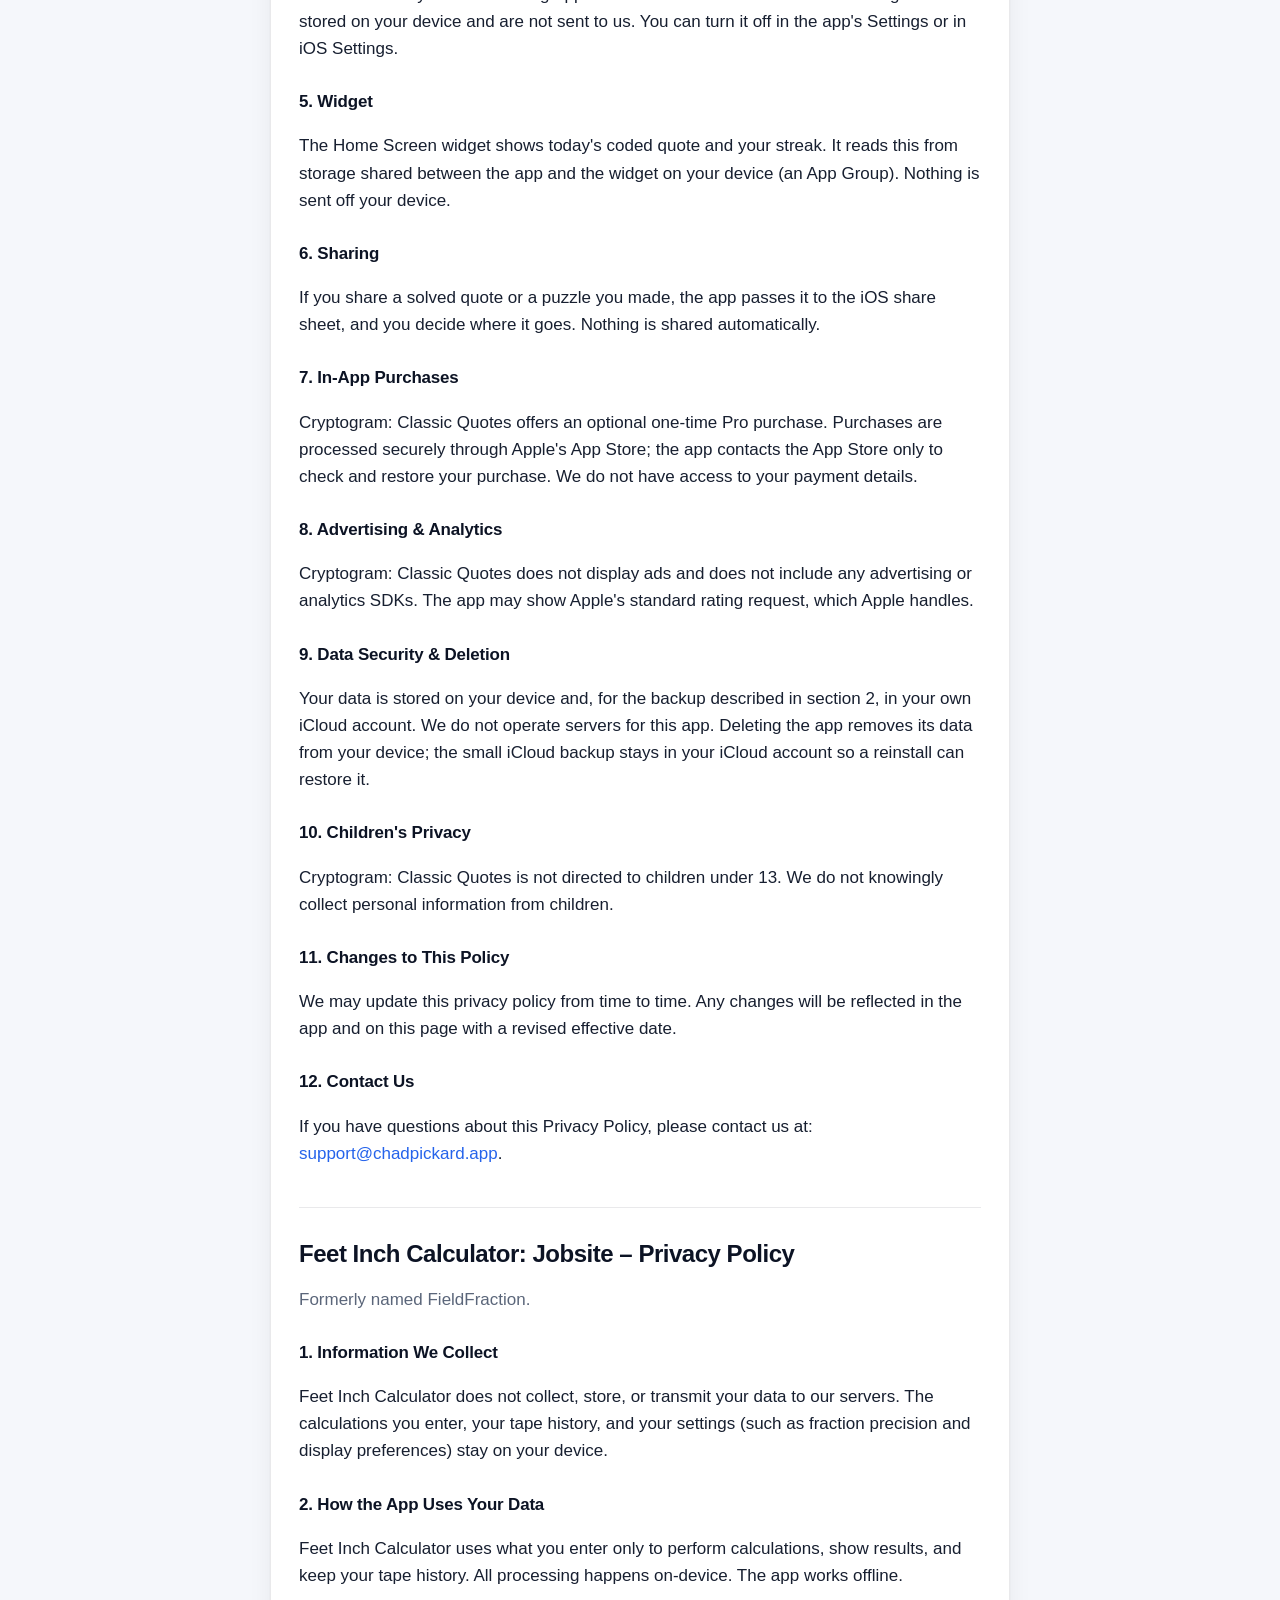
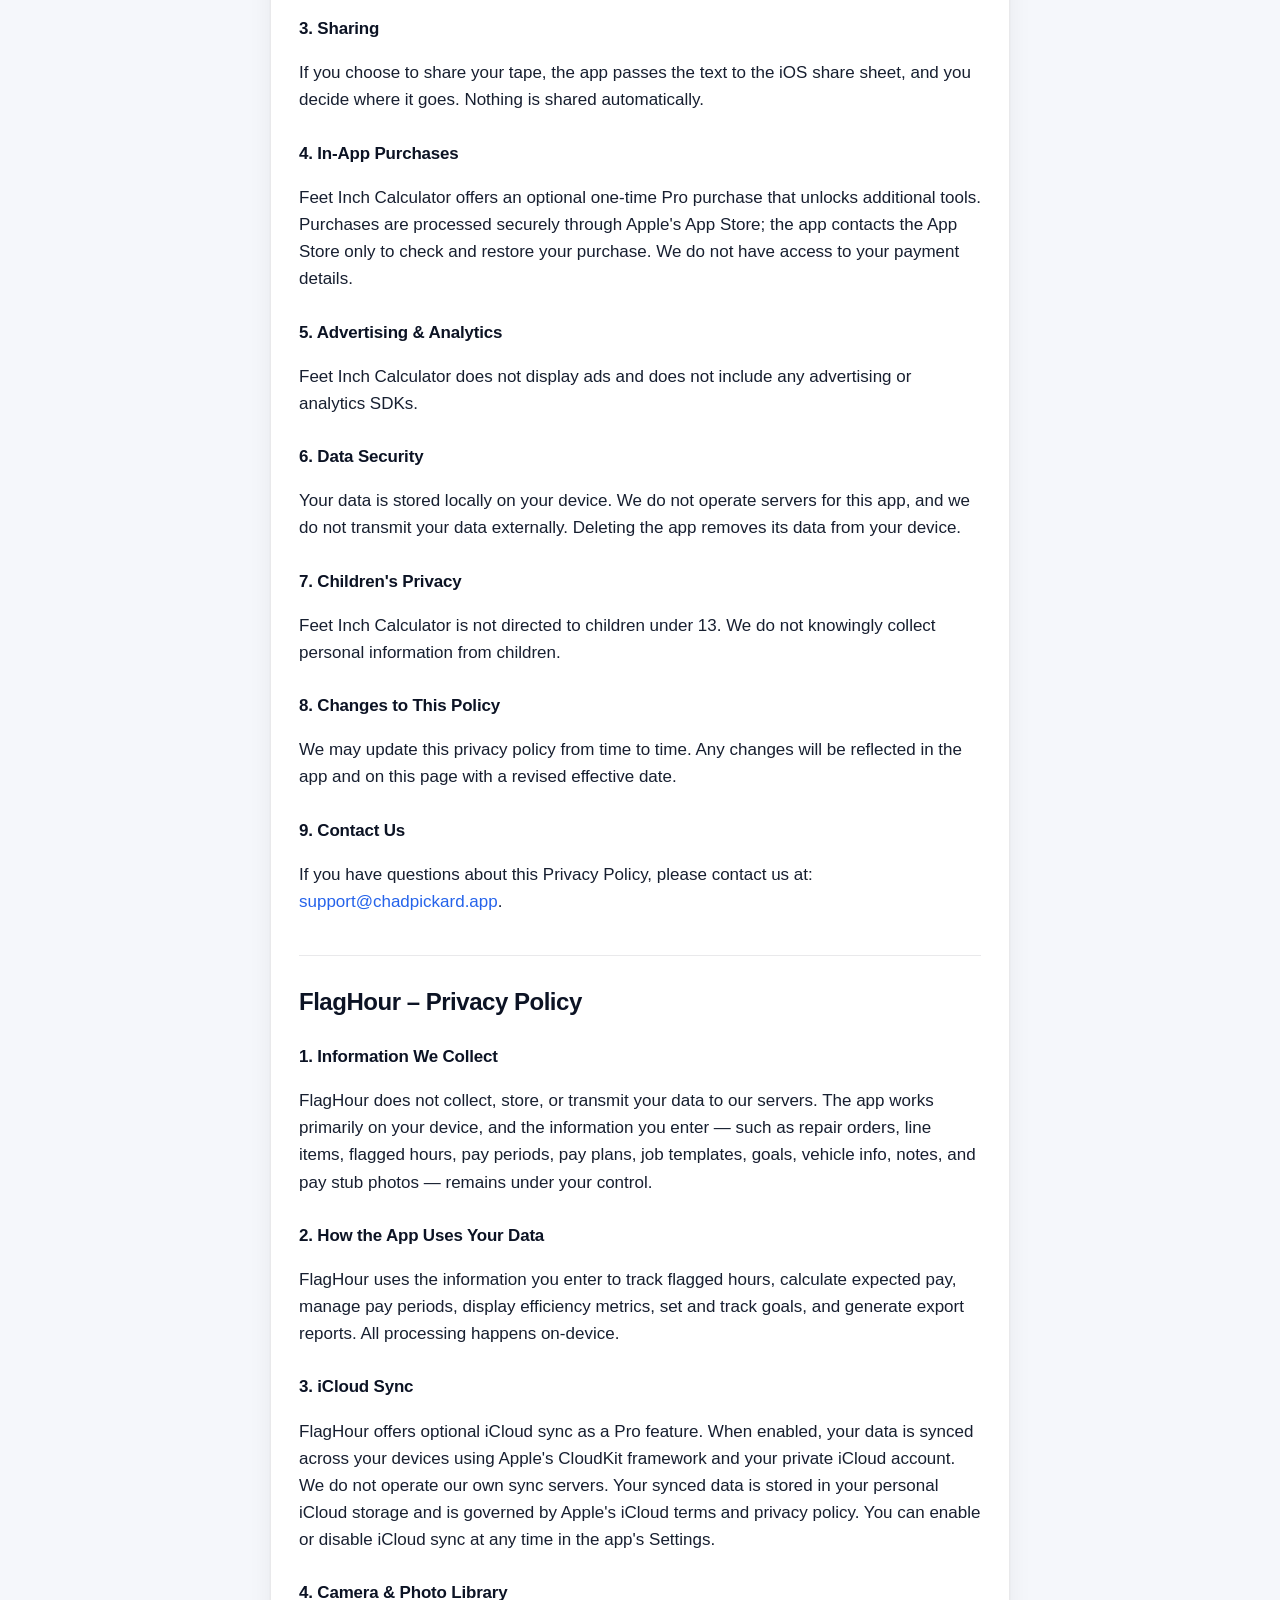
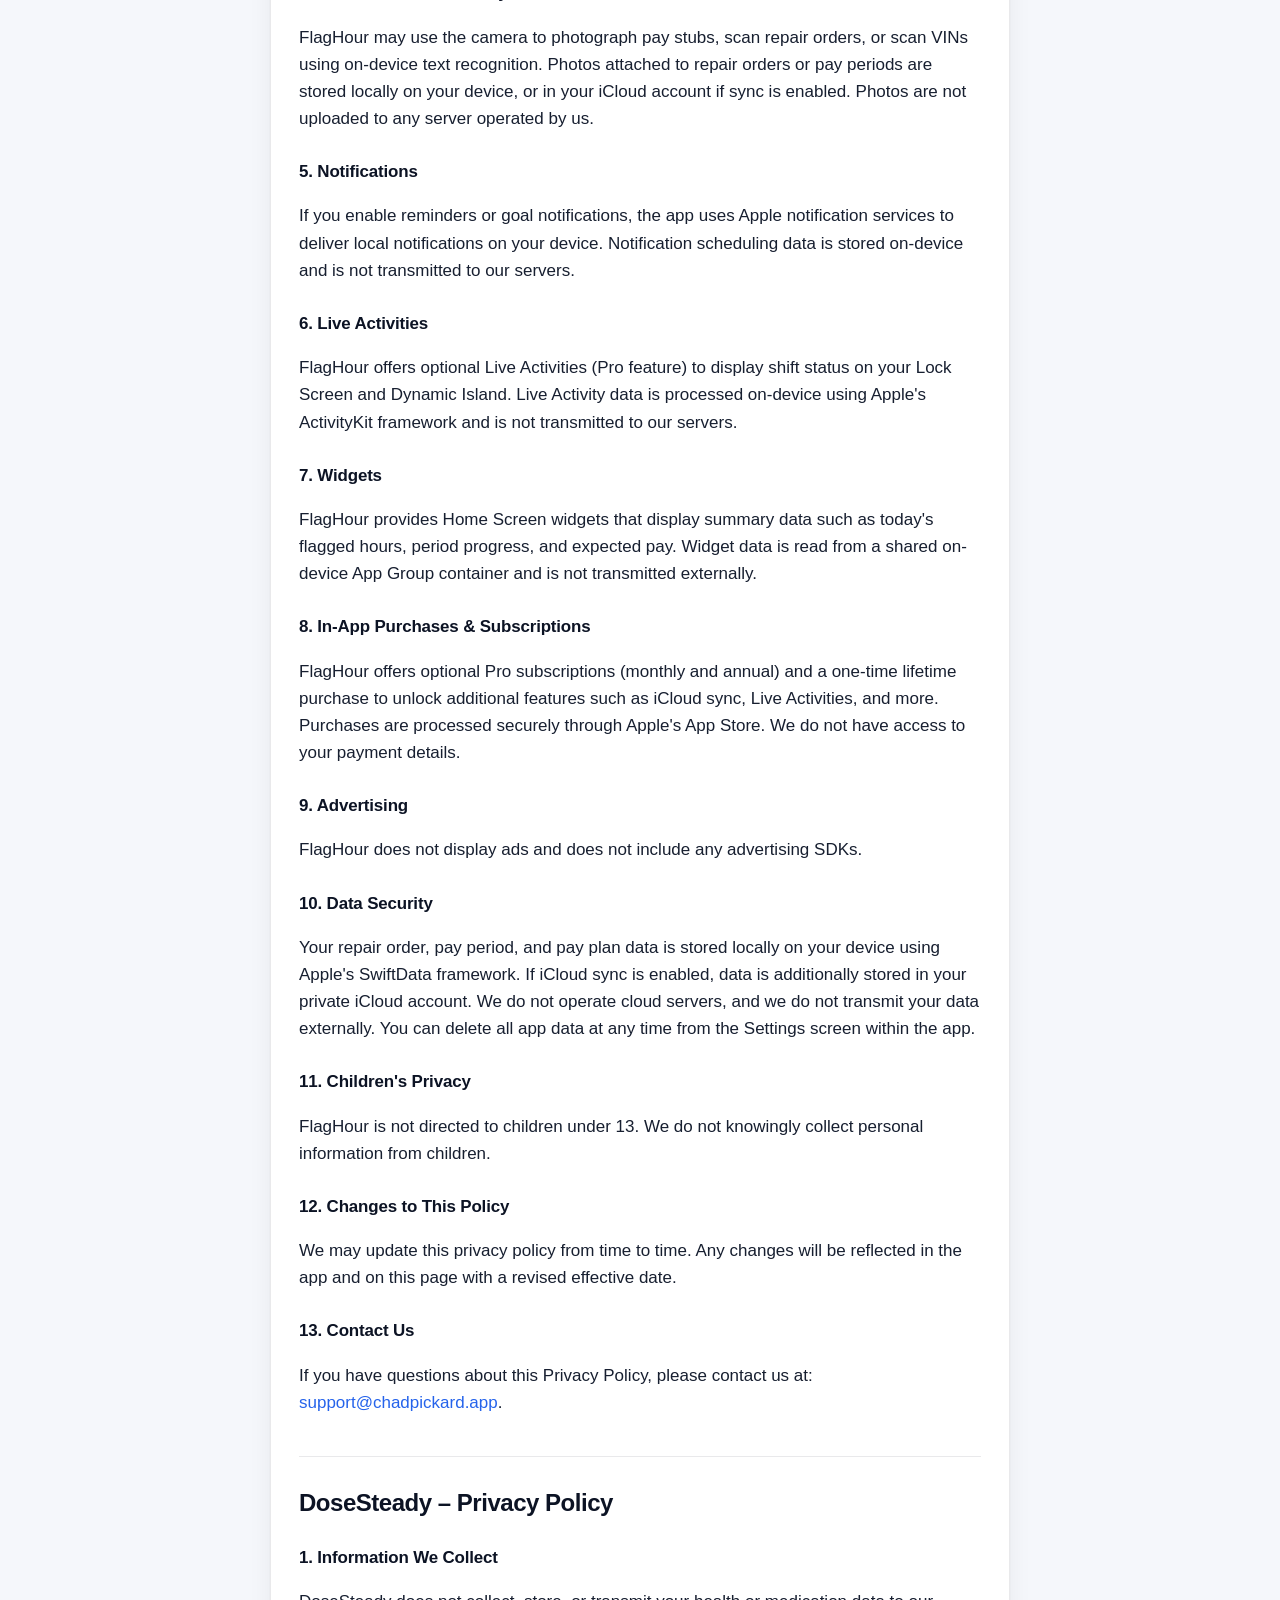
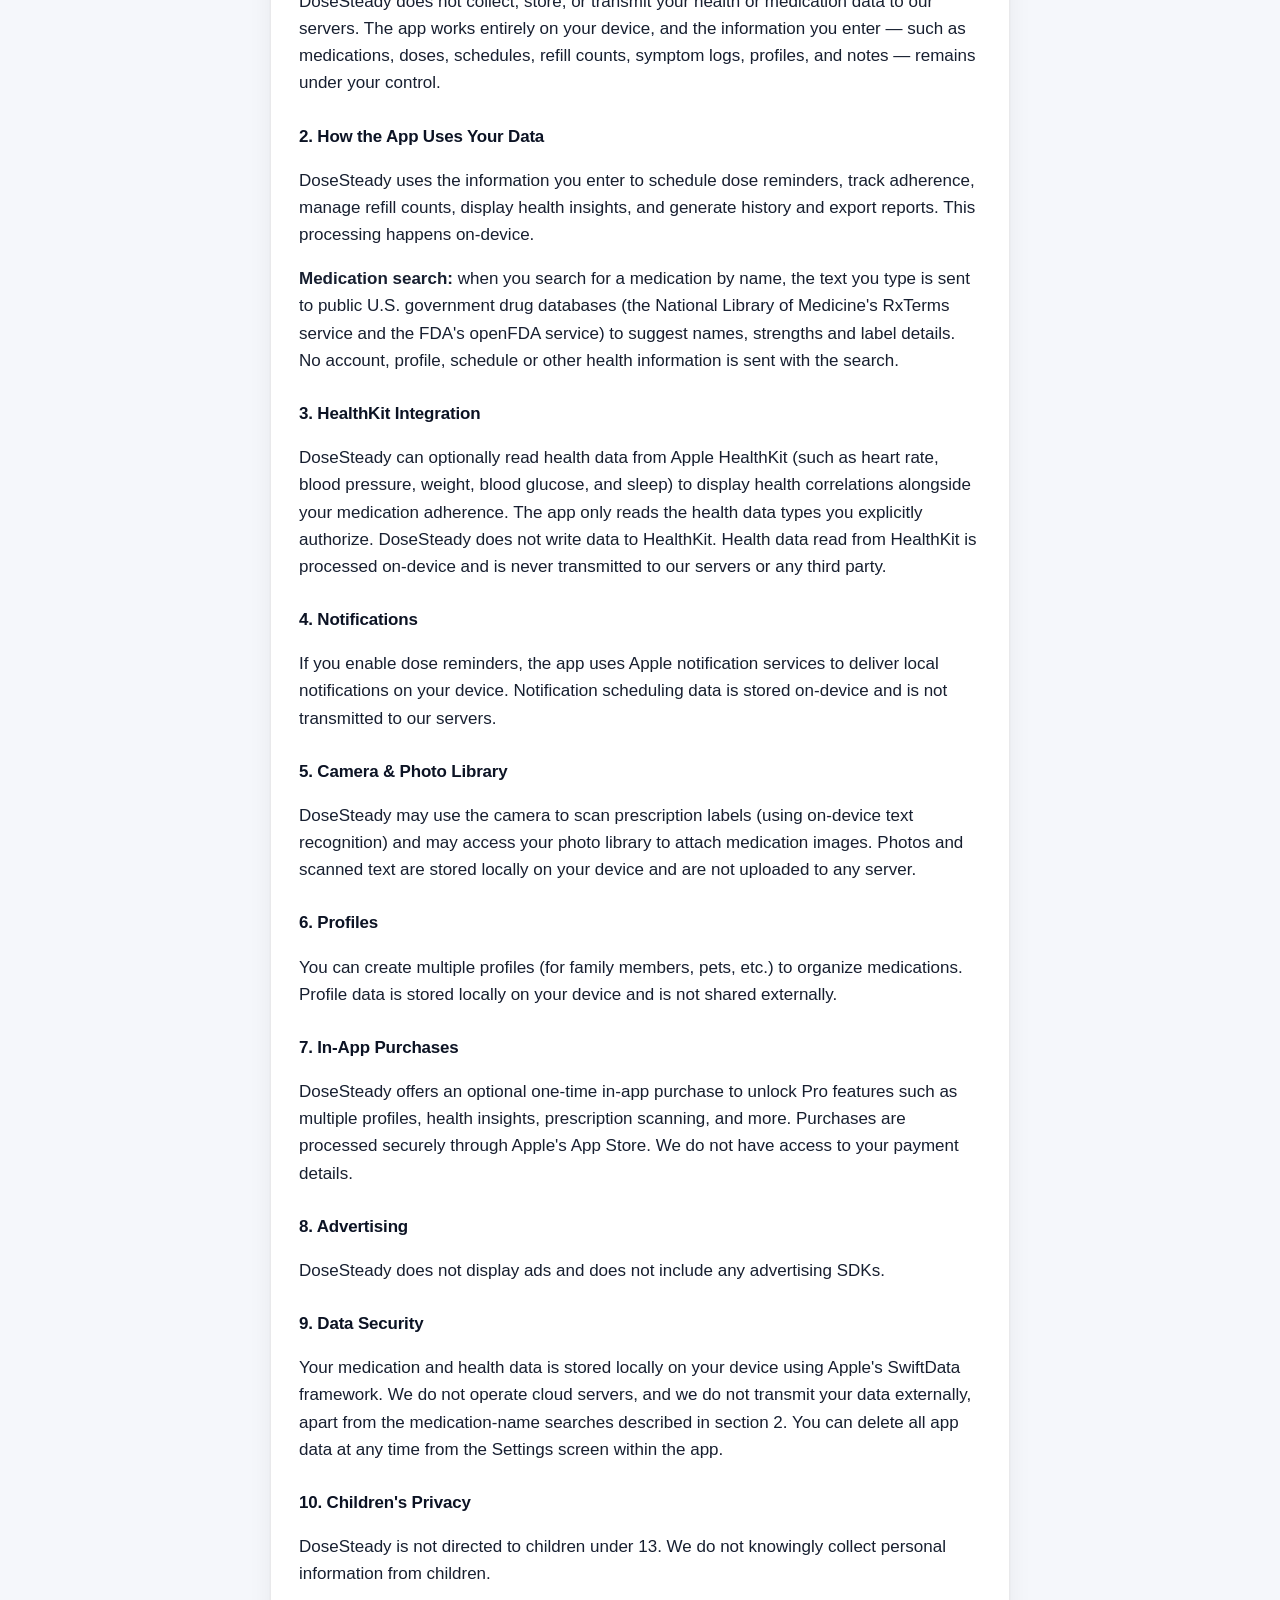
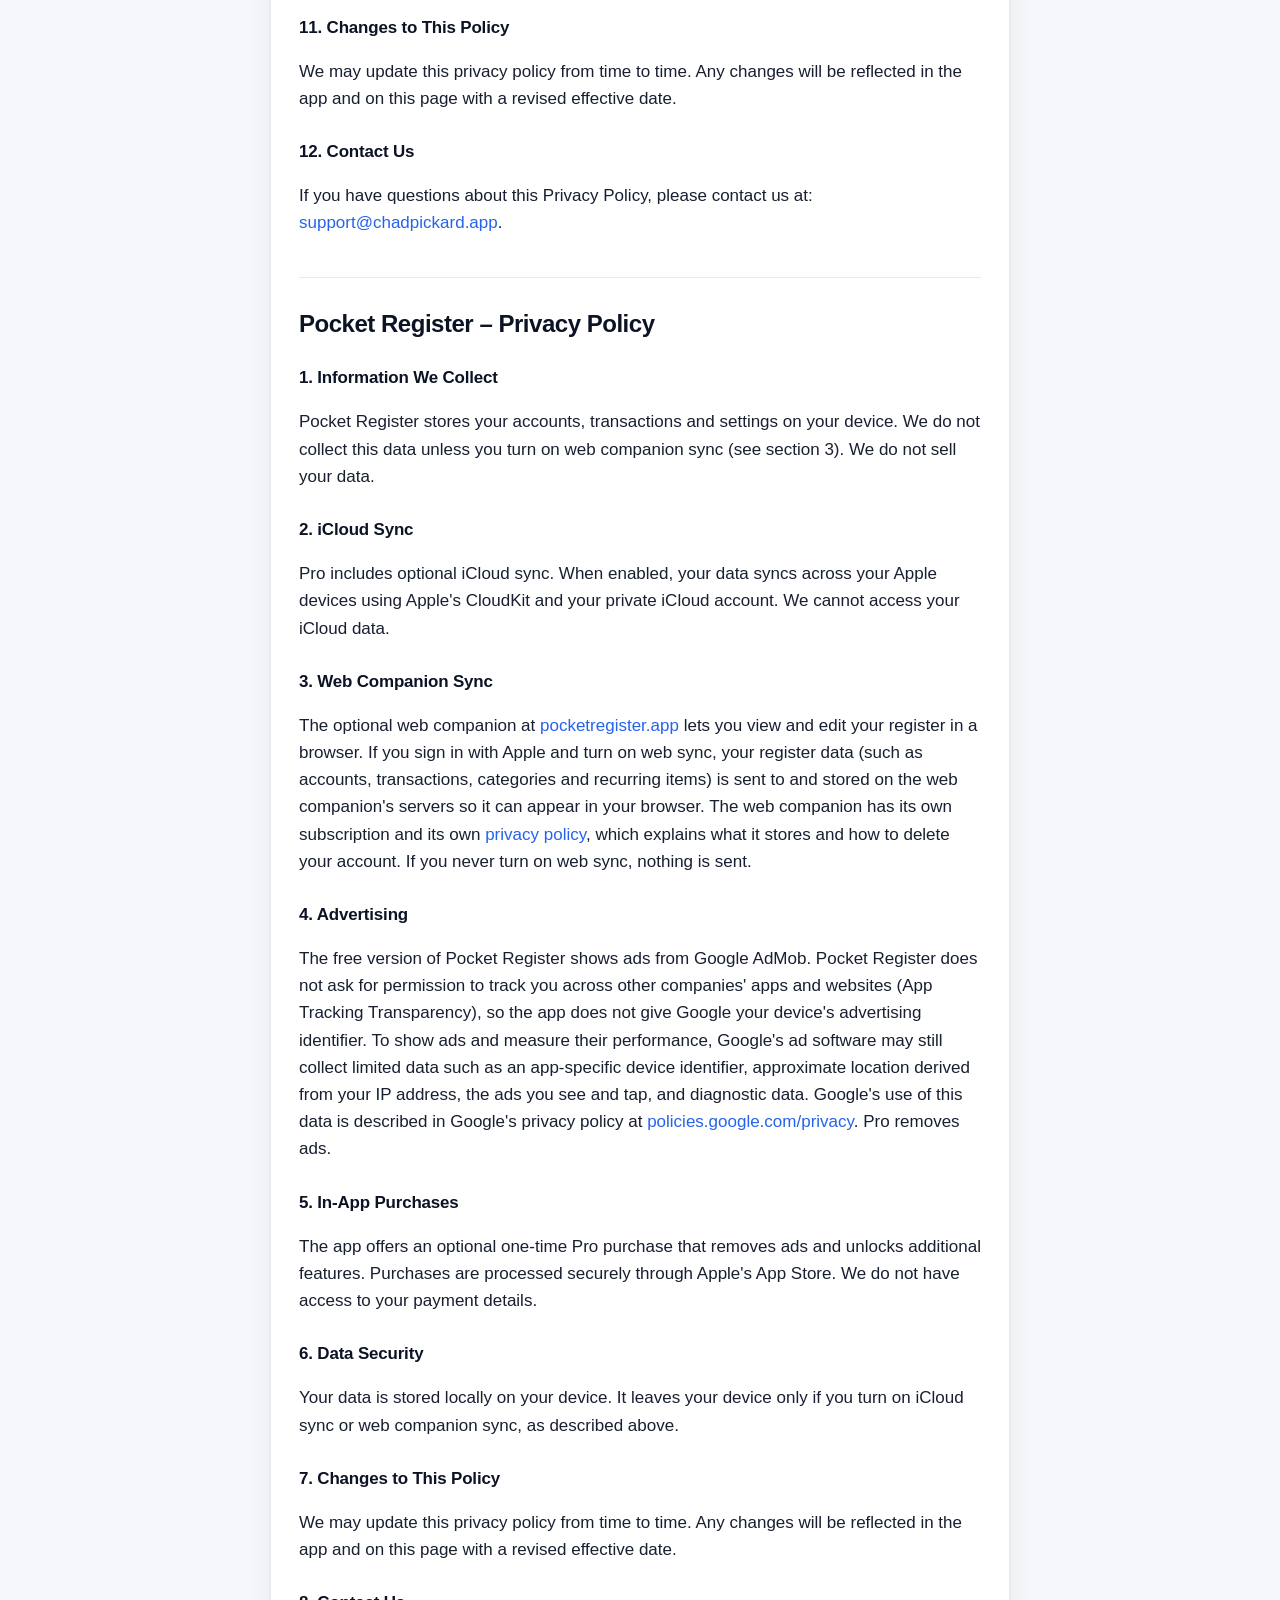
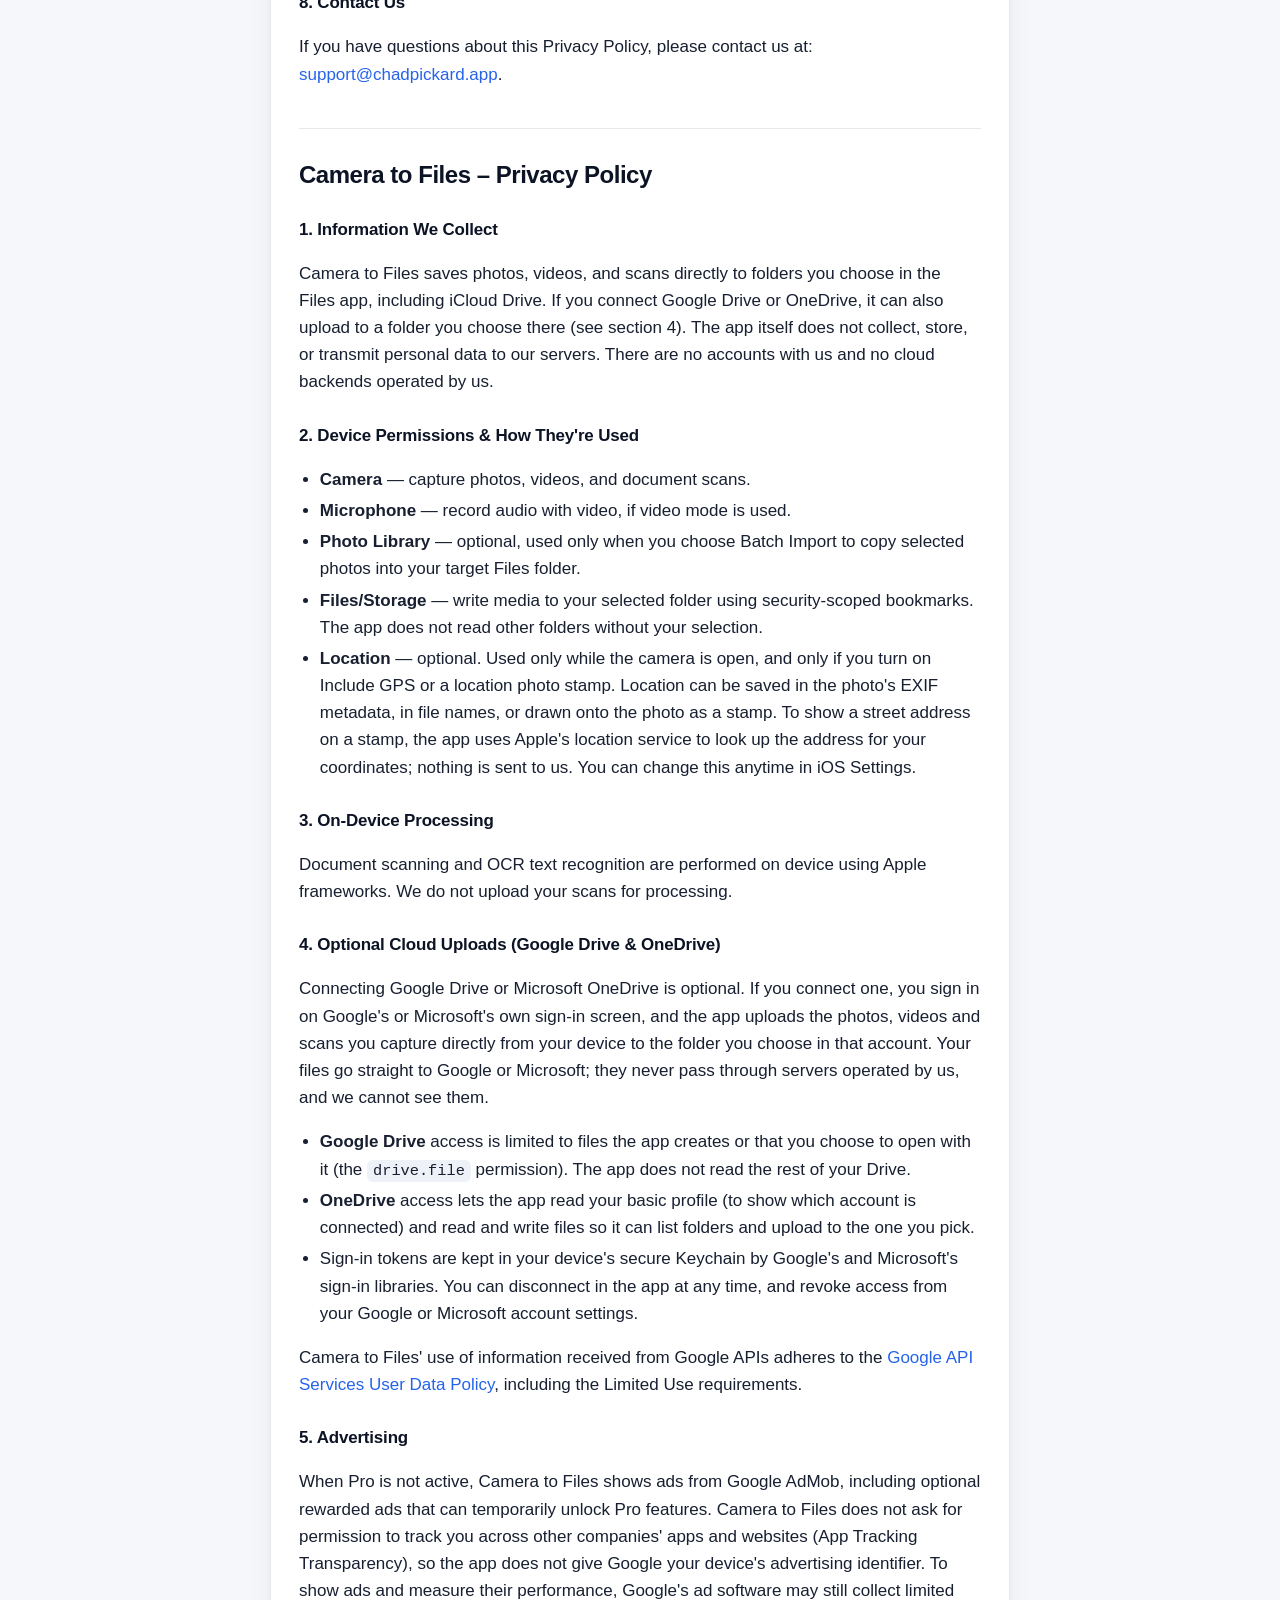
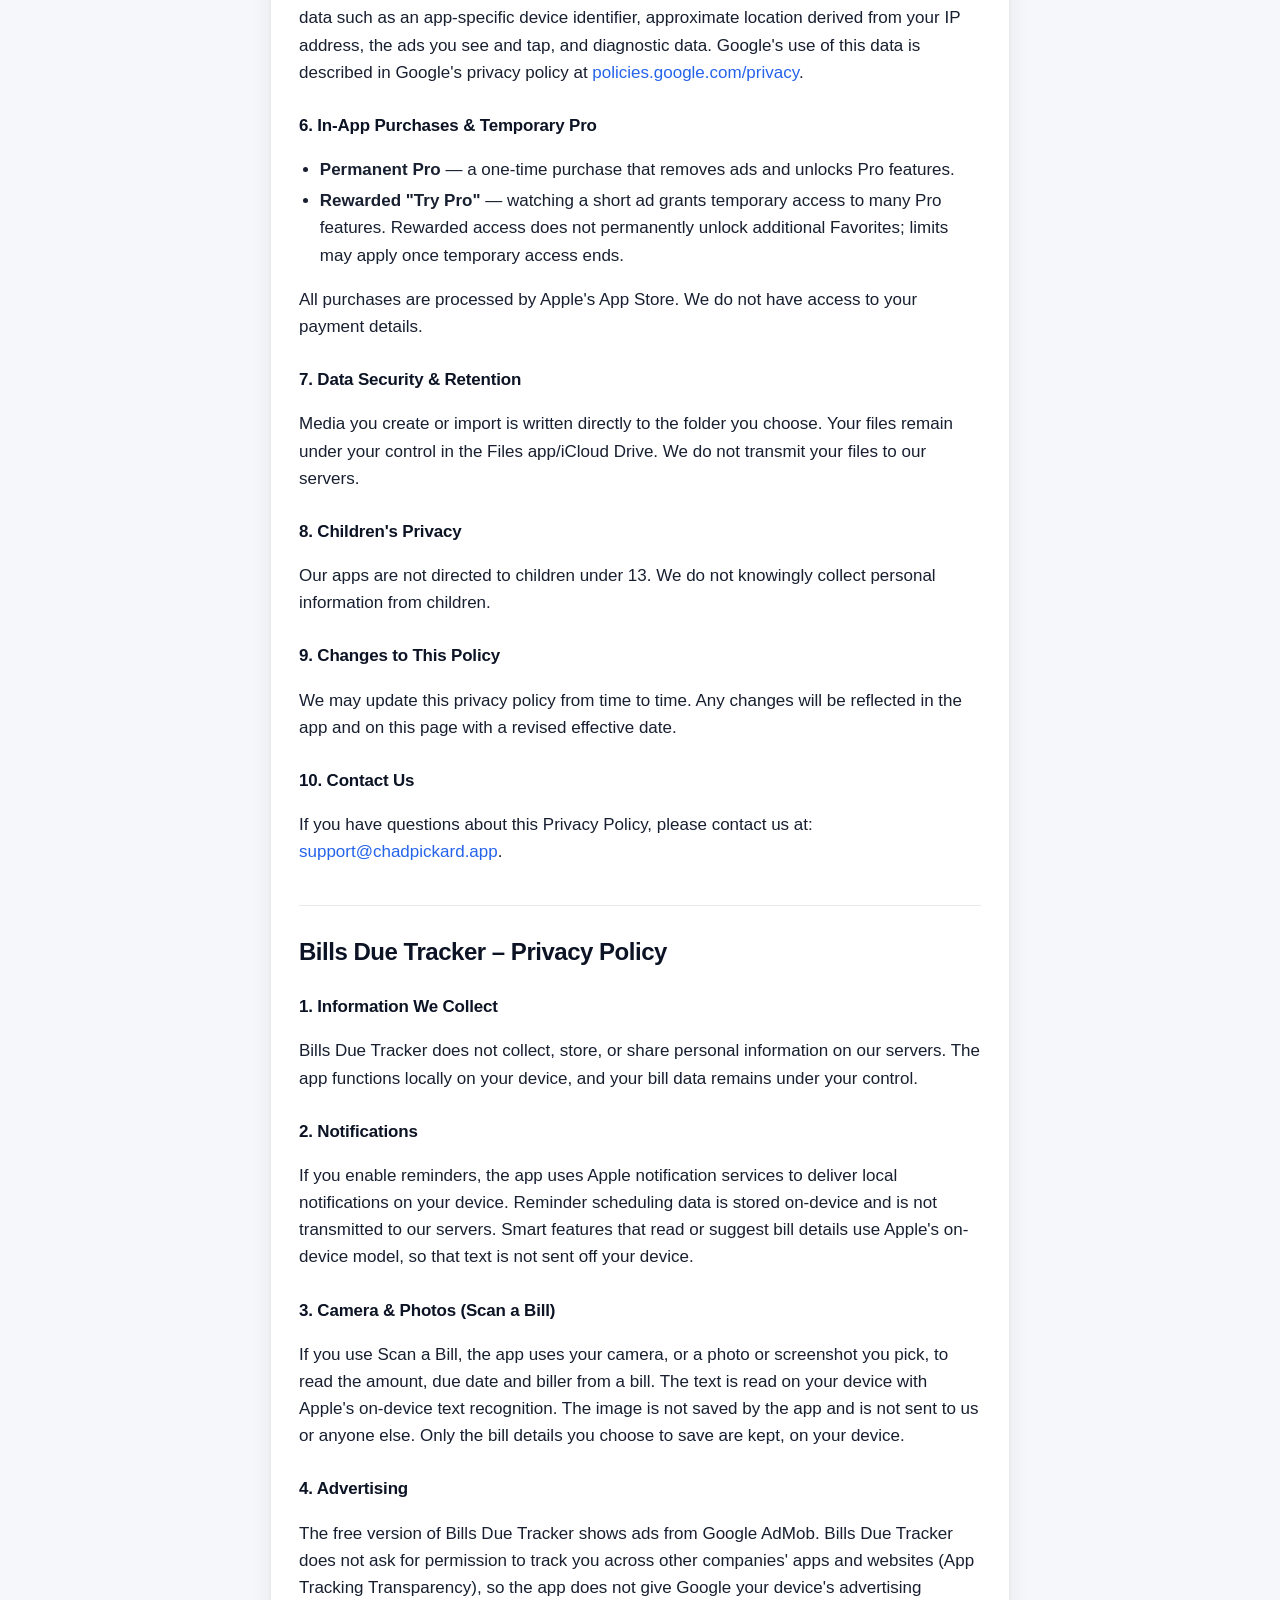
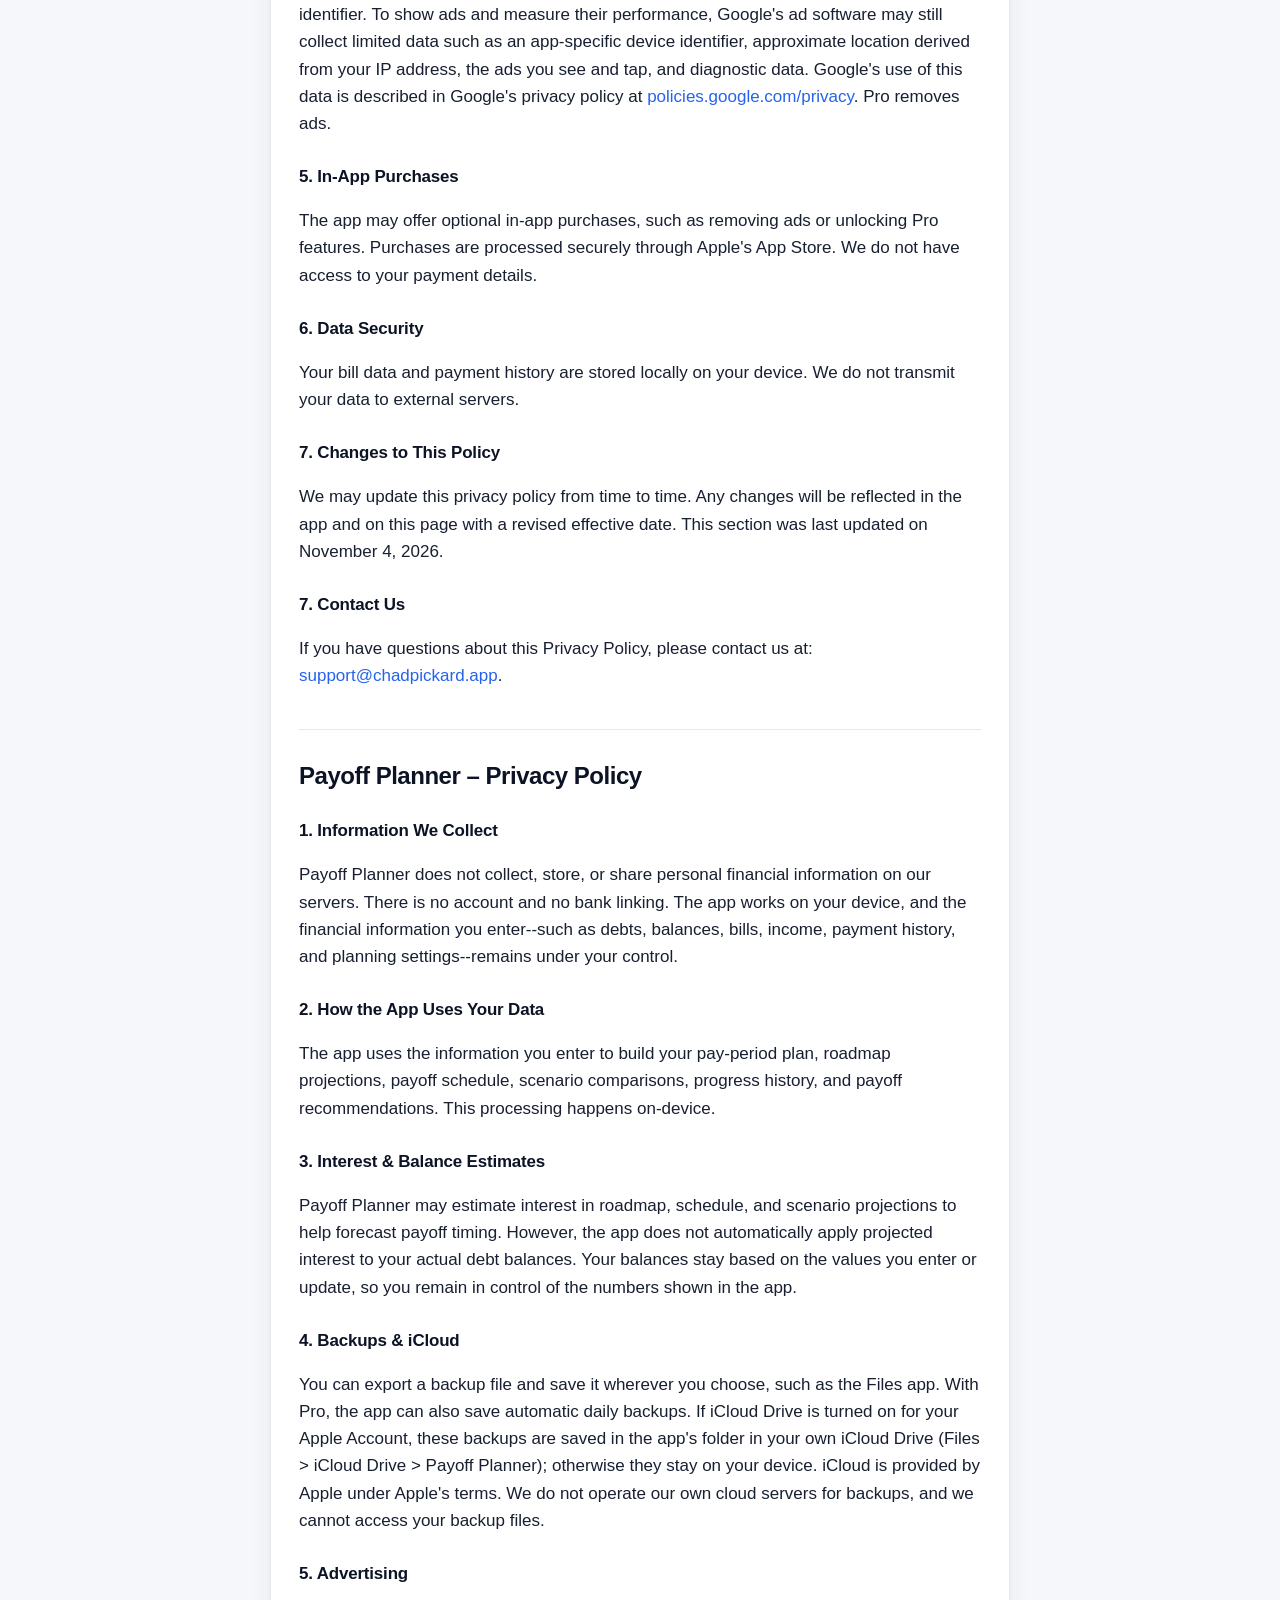
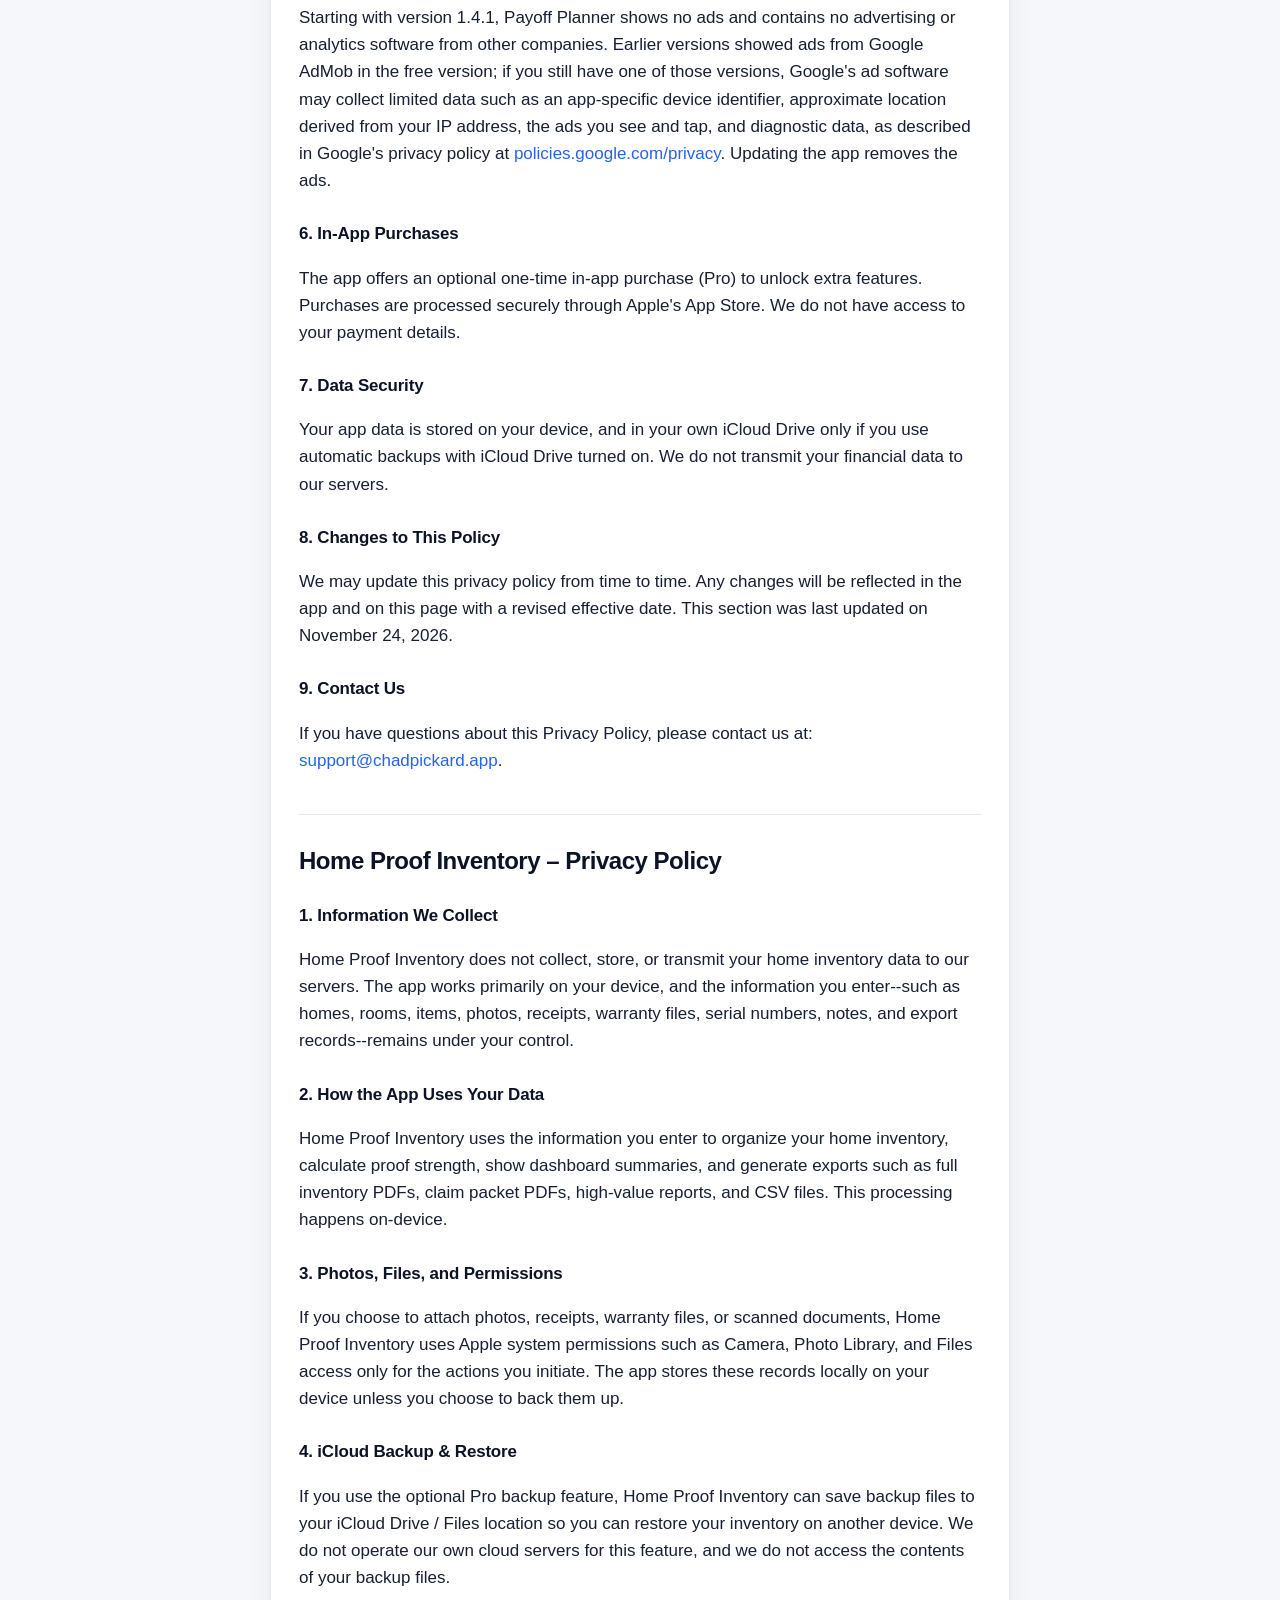
==== commit ecde502d: "Publish Cryptogram: Classic Quotes support and privacy pages Co-Authored-By: Claude Opus 5.5 <norepl" ====
--- a/privacy-policy.html
+++ b/privacy-policy.html
@@ -55,32 +55,42 @@
 
   <!-- =================== Cryptogram: Classic Quotes =================== -->
   <h2 id="cryptograms">Cryptogram: Classic Quotes – Privacy Policy</h2>
-
-  <h3>1. Information We Collect</h3>
-  <p>Cryptogram: Classic Quotes does not collect, store, or transmit your data to our servers. Your puzzle progress, Quote Book, favorites, puzzles you make or scan, and your settings stay on your device.</p>
-
-  <h3>2. Camera and Photos</h3>
+  <p class="muted">This section was last updated on November 27, 2026.</p>
+
+  <h3>1. Information We Collect</h3>
+  <p>Cryptogram: Classic Quotes does not collect your data, and it does not send anything to servers operated by us. There are no accounts. Your puzzle progress, Quote Book, favorites, puzzles you make or scan, and your settings are stored on your device.</p>
+
+  <h3>2. iCloud Backup</h3>
+  <p>If you are signed in to iCloud, the app keeps a small backup of which puzzles you solved (with the date, hints used and mistakes) and your favorite quotes in your own iCloud account, using Apple's iCloud key-value storage. This lets a new phone, a reinstall or an iPad signed in to the same Apple Account bring back your streaks, stats and Quote Book. Puzzles in progress, and puzzles you make or scan, are not backed up. We cannot see your iCloud data; it is stored by Apple under Apple's iCloud terms. You can turn this off in iOS Settings &gt; [your name] &gt; iCloud.</p>
+
+  <h3>3. Camera and Photos</h3>
   <p>If you use Scan the Newspaper, the app uses your camera, or a photo you choose, only to read the letters of a printed puzzle. The text is read on your device by Apple's built-in text recognition. The photo is not saved by the app and is never sent anywhere.</p>
 
-  <h3>3. Sharing</h3>
+  <h3>4. Notifications</h3>
+  <p>The daily reminder is off unless you turn it on. If you do, the app schedules local notifications on your device using Apple's notification services. Reminder settings are stored on your device and are not sent to us. You can turn it off in the app's Settings or in iOS Settings.</p>
+
+  <h3>5. Widget</h3>
+  <p>The Home Screen widget shows today's coded quote and your streak. It reads this from storage shared between the app and the widget on your device (an App Group). Nothing is sent off your device.</p>
+
+  <h3>6. Sharing</h3>
   <p>If you share a solved quote or a puzzle you made, the app passes it to the iOS share sheet, and you decide where it goes. Nothing is shared automatically.</p>
 
-  <h3>4. In-App Purchases</h3>
+  <h3>7. In-App Purchases</h3>
   <p>Cryptogram: Classic Quotes offers an optional one-time Pro purchase. Purchases are processed securely through Apple's App Store; the app contacts the App Store only to check and restore your purchase. We do not have access to your payment details.</p>
 
-  <h3>5. Advertising &amp; Analytics</h3>
+  <h3>8. Advertising &amp; Analytics</h3>
   <p>Cryptogram: Classic Quotes does not display ads and does not include any advertising or analytics SDKs. The app may show Apple's standard rating request, which Apple handles.</p>
 
-  <h3>6. Data Security</h3>
-  <p>Your data is stored locally on your device. We do not operate servers for this app. Deleting the app removes its data from your device.</p>
-
-  <h3>7. Children's Privacy</h3>
+  <h3>9. Data Security &amp; Deletion</h3>
+  <p>Your data is stored on your device and, for the backup described in section 2, in your own iCloud account. We do not operate servers for this app. Deleting the app removes its data from your device; the small iCloud backup stays in your iCloud account so a reinstall can restore it.</p>
+
+  <h3>10. Children's Privacy</h3>
   <p>Cryptogram: Classic Quotes is not directed to children under 13. We do not knowingly collect personal information from children.</p>
 
-  <h3>8. Changes to This Policy</h3>
-  <p>We may update this privacy policy from time to time. Any changes will be reflected in the app and on this page with a revised effective date.</p>
-
-  <h3>9. Contact Us</h3>
+  <h3>11. Changes to This Policy</h3>
+  <p>We may update this privacy policy from time to time. Any changes will be reflected in the app and on this page with a revised effective date.</p>
+
+  <h3>12. Contact Us</h3>
   <p>If you have questions about this Privacy Policy, please contact us at:
      <a href="mailto:support@chadpickard.app">support@chadpickard.app</a>.</p>
 
